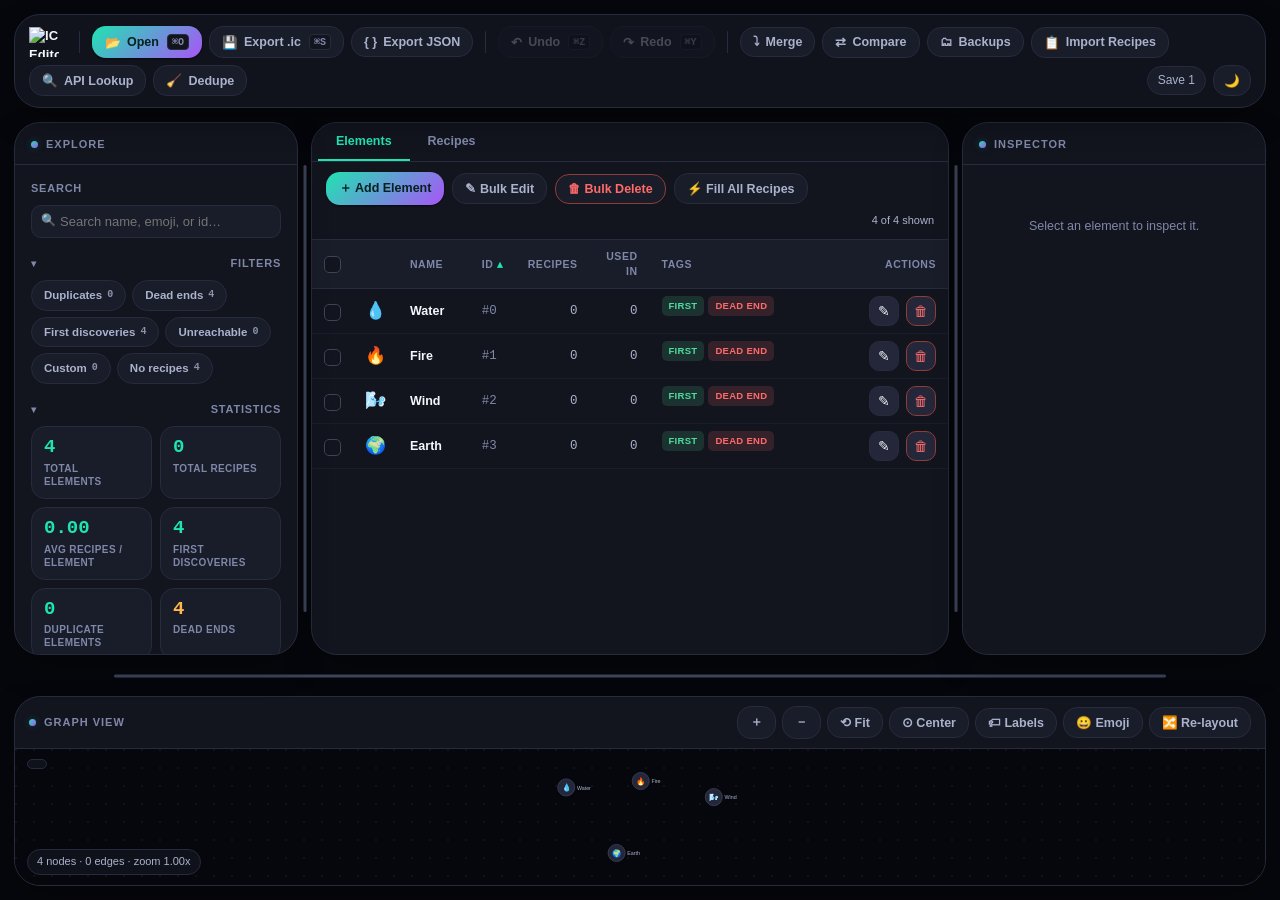
==== index.html @ 324e3fc0 "Rename index-38.html to index.html" ====
<!DOCTYPE html><html lang="en"><head><meta charset="UTF-8"><meta name="viewport" content="width=device-width,initial-scale=1"><meta http-equiv="X-UA-Compatible" content="IE=edge"><meta name="color-scheme" content="light dark"><meta name="referrer" content="strict-origin-when-cross-origin"><meta name="format-detection" content="telephone=no"><meta name="rating" content="general"><link rel="apple-touch-icon" sizes="180x180" href="/apple-touch-icon.png"><link rel="icon" type="image/png" sizes="48x48" href="/favicon-google.png"><link rel="icon" type="image/png" sizes="16x16" href="/favicon-16x16.png"><link rel="shortcut icon" href="/favicon.ico"><link rel="preload" as="image" href="icon.png" fetchpriority="high"><link rel="preconnect" href="https://infinibrowser-ws-test.vercel.app"><link rel="dns-prefetch" href="https://infinibrowser-ws-test.vercel.app"><link rel="preconnect" href="https://cors.qikseek.qzz.io"><link rel="dns-prefetch" href="https://cors.qikseek.qzz.io"><title>InfiniEdit</title><meta name="description" content="Fast, browser-based Infinite Craft save editor. Edit elements and recipes, analyze saves, visualize dependencies, and look up recipes live."><meta name="keywords" content="Infinite Craft, Infinite Craft save editor, .ic editor, Infinite Craft editor, Infinite Craft tools, save file editor, element editor, recipe editor, InfiniEdit"><meta name="author" content="InfiniEdit"><meta name="application-name" content="InfiniEdit"><meta name="robots" content="index, follow, max-image-preview:large, max-snippet:-1, max-video-preview:-1"><meta name="googlebot" content="index, follow"><link rel="canonical" href="https://infiniedit.qzz.io"><link rel="alternate" hreflang="en" href="https://infiniedit.qzz.io"><link rel="alternate" hreflang="x-default" href="https://infiniedit.qzz.io"><link rel="sitemap" type="application/xml" href="/sitemap.xml"><meta property="og:type" content="website"><meta property="og:url" content="https://infiniedit.qzz.io"><meta property="og:title" content="InfiniEdit"><meta property="og:description" content="Edit, analyze, and visualize Infinite Craft save files directly in your browser, with live recipe lookups. No uploads, no accounts."><meta property="og:image" content="https://infiniedit.qzz.io/favicon.png"><meta property="og:image:alt" content="InfiniEdit logo"><meta property="og:image:type" content="image/png"><meta property="og:site_name" content="InfiniEdit"><meta property="og:locale" content="en_US"><meta name="twitter:card" content="summary_large_image"><meta name="twitter:title" content="InfiniEdit"><meta name="twitter:description" content="A fast, private Infinite Craft save editor for .ic files. Edit elements, recipes, analyze saves, look up recipes live, and visualize your discoveries."><meta name="twitter:image" content="https://infiniedit.qzz.io/icon.png"><meta name="twitter:image:alt" content="InfiniEdit logo"><meta name="theme-color" content="#0e9787" media="(prefers-color-scheme: light)"><meta name="theme-color" content="#8A2BE2" media="(prefers-color-scheme: dark)"><meta name="mobile-web-app-capable" content="yes"><meta name="apple-mobile-web-app-capable" content="yes"><meta name="apple-mobile-web-app-status-bar-style" content="black-translucent"><meta name="apple-mobile-web-app-title" content="InfiniEdit"><link rel="manifest" href="manifest.webmanifest"><script type="application/ld+json">{
  "@context": "https://schema.org",
  "@type": "WebApplication",
  "@id": "https://infiniedit.qzz.io/#app",
  "name": "InfiniEdit",
  "url": "https://infiniedit.qzz.io",
  "image": "https://infiniedit.qzz.io/icon.png",
  "description": "A browser-based Infinite Craft save editor for editing, analyzing, and visualizing .ic save files, with live recipe lookups.",
  "datePublished": "2026-01-01",
  "dateModified": "2026-07-15",
  "applicationCategory": "UtilityApplication",
  "operatingSystem": "Any",
  "browserRequirements": "Requires a modern web browser",
  "inLanguage": "en",
  "isAccessibleForFree": true,
  "author": {
    "@type": "Organization",
    "name": "InfiniEdit",
    "url": "https://infiniedit.qzz.io"
  },
  "offers": {
    "@type": "Offer",
    "price": "0",
    "priceCurrency": "USD"
  },
  "featureList": [
    "Infinite Craft .ic save editing",
    "Element editor",
    "Recipe editor",
    "Save analysis",
    "Dependency graph visualization",
    "Live recipe lookups",
    "Local backups"
  ]
}</script><script type="application/ld+json">{
  "@context": "https://schema.org",
  "@type": "WebSite",
  "@id": "https://infiniedit.qzz.io/#website",
  "name": "InfiniEdit",
  "url": "https://infiniedit.qzz.io",
  "inLanguage": "en"
}</script><script type="application/ld+json">{
  "@context": "https://schema.org",
  "@type": "FAQPage",
  "@id": "https://infiniedit.qzz.io/#faq",
  "mainEntity": [
    {
      "@type": "Question",
      "name": "What is InfiniEdit?",
      "acceptedAnswer": {
        "@type": "Answer",
        "text": "InfiniEdit is a free, browser-based save editor for Infinite Craft. It lets you edit elements and recipes, analyze a save for issues, visualize element dependencies as a graph, and look up recipes live, all without installing anything."
      }
    },
    {
      "@type": "Question",
      "name": "Does InfiniEdit upload my Infinite Craft save file?",
      "acceptedAnswer": {
        "@type": "Answer",
        "text": "No. InfiniEdit runs entirely in your browser and processes your .ic save file locally. Your save is never uploaded to a server or account."
      }
    },
    {
      "@type": "Question",
      "name": "What file formats does InfiniEdit support?",
      "acceptedAnswer": {
        "@type": "Answer",
        "text": "InfiniEdit opens and exports Infinite Craft .ic save files, and can also export your save data as JSON."
      }
    },
    {
      "@type": "Question",
      "name": "Is InfiniEdit free to use?",
      "acceptedAnswer": {
        "@type": "Answer",
        "text": "Yes. InfiniEdit is completely free and requires no account or sign-up."
      }
    },
    {
      "@type": "Question",
      "name": "Is InfiniEdit affiliated with Infinite Craft?",
      "acceptedAnswer": {
        "@type": "Answer",
        "text": "No. InfiniEdit is an unofficial, fan-made project and is not affiliated with, endorsed by, or associated with Infinite Craft or its creators."
      }
    },
    {
      "@type": "Question",
      "name": "What can I do with InfiniEdit besides editing elements?",
      "acceptedAnswer": {
        "@type": "Answer",
        "text": "Beyond adding, editing, and deleting elements and recipes, InfiniEdit can analyze a save for duplicate recipes, dead ends, and unreachable elements, merge or compare two saves, deduplicate elements, import pasted recipes, and look up elements live via the InfiniBrowser API."
      }
    }
  ]
}</script><style>/* =============================================================
   INFINIEDIT — DESIGN SYSTEM
   All original selectors are preserved 1:1 so existing JS
   (which toggles classes like .open/.active/.selected/.show/
   .collapsed/.dimmed/.sorted etc.) continues to work unchanged.
   Row heights tied to JS virtualization math (36px) are preserved.
   ============================================================= */

:root{
  /* --- surfaces --- */
  --bg-0:#06070c;--bg-1:#12141e;--bg-2:#191c29;--bg-3:#232739;--bg-4:#2f3448;
  --border:#262b3d;--border-light:#3d4358;
  /* --- text --- */
  --text-0:#f6f7fc;--text-1:#aab2cc;--text-2:#7f88a8;
  /* --- accent --- */
  --accent:#20e3b2;--accent-2:#a855f7;--accent-dim:#189d7c;
  --accent-glow:rgba(32,227,178,.24);--accent-2-glow:rgba(168,85,247,.24);
  --accent-gradient:linear-gradient(135deg,var(--accent),var(--accent-2));
  --danger:#ff6b6b;--danger-dim:#8f3d37;--warn:#ffb84d;--good:#4fdc9d;
  /* --- type --- */
  --mono:"JetBrains Mono","SFMono-Regular",Consolas,"Liberation Mono",Menlo,monospace;
  --sans:-apple-system,BlinkMacSystemFont,"Segoe UI",Roboto,Helvetica,Arial,sans-serif;
  /* --- motion --- */
  --ease:cubic-bezier(.22,.9,.32,1);--ease-spring:cubic-bezier(.34,1.4,.4,1);
  /* --- spacing / radius / elevation --- */
  --sp-1:4px;--sp-2:8px;--sp-3:12px;--sp-4:16px;--sp-5:22px;--sp-6:32px;
  --rad-sm:10px;--rad-md:14px;--rad-lg:20px;--rad-xl:26px;--rad-full:999px;
  --shadow-sm:0 1px 2px rgba(0,0,0,.3),0 1px 1px rgba(0,0,0,.2);
  --shadow-md:0 14px 34px -10px rgba(0,0,0,.5);
  --shadow-lg:0 28px 70px -14px rgba(0,0,0,.6);
  --panel-gap:14px;
  /* --- safe areas / touch --- */
  --safe-t:env(safe-area-inset-top,0px);--safe-b:env(safe-area-inset-bottom,0px);
  --safe-l:env(safe-area-inset-left,0px);--safe-r:env(safe-area-inset-right,0px);
  --tap:42px;
}

body.light-theme{
  --bg-0:#f6f7fb;--bg-1:#ffffff;--bg-2:#eef1f7;--bg-3:#e3e8f1;--bg-4:#d3dae7;
  --border:#dee3ee;--border-light:#c4cddc;
  --text-0:#141826;--text-1:#4a5268;--text-2:#616b85;
  --accent:#0aa88f;--accent-2:#8b3ff0;--accent-dim:#088873;
  --accent-glow:rgba(10,168,143,.16);--accent-2-glow:rgba(139,63,240,.16);
  --danger:#d6473d;--danger-dim:#a8362d;--warn:#a97209;--good:#1f9d63;
  --shadow-sm:0 1px 2px rgba(20,24,38,.06);
  --shadow-md:0 10px 28px -8px rgba(20,24,38,.14);
  --shadow-lg:0 24px 60px -14px rgba(20,24,38,.22);
}
body.light-theme #graph-canvas-wrap{background:radial-gradient(circle at 1px 1px,rgba(0,0,0,.05) 1px,transparent 0) 0 0/18px 18px,var(--bg-0)}
body.light-theme #dropzone-overlay{background:rgba(14,151,135,.06)}
body.light-theme .modal-overlay{background:rgba(30,34,46,.32)}
body.light-theme .tag.custom{background:rgba(0,0,0,.06)}
body.light-theme #toolbar .brand .brand-icon{filter:invert(1)}

/* =============================================================
   RESET / BASE
   ============================================================= */
*{box-sizing:border-box;-webkit-tap-highlight-color:transparent}
body,html{height:100%;margin:0;overscroll-behavior:none}
body{
  background:var(--bg-0);color:var(--text-0);font-family:var(--sans);
  font-size:13.5px;line-height:1.45;overflow:hidden;-webkit-font-smoothing:antialiased;
  transition:background-color .25s var(--ease),color .25s var(--ease);
  touch-action:manipulation;
}
button{font-family:var(--sans);touch-action:manipulation}
input,select,textarea{font-family:var(--sans);font-size:16px}
@media (min-width:641px){input,select,textarea{font-size:inherit}}
:focus-visible{outline:2px solid var(--accent);outline-offset:2px;border-radius:4px}
::-webkit-scrollbar{width:10px;height:10px}
::-webkit-scrollbar-track{background:0 0}
::-webkit-scrollbar-thumb{background:var(--bg-4);border-radius:var(--rad-full)}
::-webkit-scrollbar-thumb:hover{background:var(--border-light)}

/* =============================================================
   APP SHELL
   ============================================================= */
#app{display:flex;flex-direction:column;height:100vh;opacity:0;transition:opacity .18s ease}

/* --- skip link (accessibility) --- */
.skip-link{
  position:absolute;left:-9999px;top:0;z-index:10000;
  background:var(--accent,#0e9787);color:#fff;padding:10px 16px;border-radius:0 0 8px 0;
  text-decoration:none;font-weight:600;font-size:14px;
}
.skip-link:focus{left:0;}
.sr-only{
  position:absolute;width:1px;height:1px;padding:0;margin:-1px;overflow:hidden;
  clip:rect(0,0,0,0);white-space:nowrap;border:0;
}

/* --- toolbar --- */
#toolbar{
  display:flex;align-items:center;gap:7px;
  padding:11px 14px;padding-top:calc(11px + var(--safe-t));
  padding-left:calc(14px + var(--safe-l));padding-right:calc(14px + var(--safe-r));
  background:color-mix(in srgb,var(--bg-1) 90%,transparent);
  border-bottom:1px solid var(--border);flex-shrink:0;flex-wrap:wrap;z-index:50;
  -webkit-backdrop-filter:blur(14px) saturate(150%);backdrop-filter:blur(14px) saturate(150%);
  box-shadow:0 1px 0 rgba(0,0,0,.02);
}
@media (min-width:901px){
  #toolbar{margin:var(--panel-gap) var(--panel-gap) 0;border-radius:var(--rad-xl);border:1px solid var(--border);box-shadow:var(--shadow-md)}
}
#toolbar .brand{font-weight:800;letter-spacing:.1px;color:var(--text-0);margin-right:8px;display:flex;align-items:center;gap:6px;font-size:13px}
#toolbar .brand .brand-icon{height:30px;width:auto;display:block;transition:filter .25s ease,transform .2s var(--ease-spring)}
#toolbar .brand .brand-icon:hover{transform:scale(1.05)}
#toolbar .brand .dot{background:var(--accent-gradient);-webkit-background-clip:text;background-clip:text;color:transparent;filter:drop-shadow(0 0 6px var(--accent-glow))}
#toolbar .sep{width:1px;height:22px;background:var(--border);margin:0 5px;border-radius:1px}
#toolbar .spacer{flex:1}
#toolbar .savename{
  font-size:12px;color:var(--text-1);padding:5px 10px;border:1px solid var(--border);
  border-radius:var(--rad-full);background:var(--bg-2);max-width:220px;
  white-space:nowrap;overflow:hidden;text-overflow:ellipsis;
}

/* --- toolbar buttons --- */
button.tbtn{
  display:flex;align-items:center;gap:6px;background:var(--bg-2);color:var(--text-1);
  border:1px solid var(--border);border-radius:var(--rad-md);padding:7px 12px;font-size:12.5px;
  font-weight:600;cursor:pointer;white-space:nowrap;
  transition:background .16s var(--ease),border-color .16s var(--ease),color .16s var(--ease),
             transform .12s var(--ease-spring),box-shadow .16s var(--ease);
}
button.tbtn:hover{background:var(--bg-3);color:var(--text-0);border-color:var(--border-light);transform:translateY(-1px)}
button.tbtn:active{transform:translateY(0) scale(.96);filter:brightness(.95)}
button.tbtn:active{background:var(--bg-4);transform:scale(.96) translateY(0)}
button.tbtn:disabled{opacity:.35;cursor:not-allowed;transform:none}
button.tbtn.primary{background:var(--accent-gradient);border:0;padding:8px 13px;color:#04221d;font-weight:700;box-shadow:var(--shadow-sm)}
button.tbtn.primary:hover{filter:brightness(1.08);box-shadow:0 0 0 4px var(--accent-glow),var(--shadow-sm);transform:translateY(-1px)}
button.tbtn.primary:active{filter:brightness(.96);transform:scale(.96)}
button.tbtn.danger{border-color:var(--danger-dim);color:var(--danger)}
button.tbtn.danger:hover{background:var(--danger-dim);color:#fff}
button.tbtn .kbd{font-family:var(--mono);font-size:10px;color:var(--text-2);background:var(--bg-1);border:1px solid var(--border);border-radius:4px;padding:1px 4px;margin-left:2px}

/* =============================================================
   LAYOUT / PANELS
   ============================================================= */
#mainsplit{flex:1;display:flex;min-height:0;overflow:hidden;background:var(--bg-0)}
#bottomsplit{display:flex;flex-direction:column;flex:1;min-height:0;background:var(--bg-0)}
.panel{background:var(--bg-1);display:flex;flex-direction:column;min-width:0;min-height:0;overflow:hidden;border:1px solid var(--border)}
.panel-header{
  padding:14px 16px 11px;border-bottom:1px solid var(--border);
  display:flex;align-items:center;justify-content:space-between;flex-shrink:0;
}
.panel-header h2{font-size:11px;text-transform:uppercase;letter-spacing:.09em;color:var(--text-2);margin:0;font-weight:800;display:flex;align-items:center;gap:8px}
.panel-header h2::before{content:'';width:7px;height:7px;border-radius:50%;background:var(--accent-gradient);flex-shrink:0;box-shadow:0 0 8px var(--accent-glow)}
.panel-body{flex:1;overflow-y:auto;padding:16px;contain:paint}
#sidebar-left{width:284px;flex-shrink:0}
#sidebar-right{width:304px;flex-shrink:0}
#center{flex:1;min-width:200px;display:flex;flex-direction:column}

.resizer{width:13px;flex-shrink:0;cursor:col-resize;background:0 0;position:relative;z-index:10;touch-action:none}
.resizer::after{content:'';position:absolute;left:50%;top:8%;bottom:8%;width:3px;transform:translateX(-50%);background:var(--border-light);border-radius:var(--rad-full);transition:background .15s var(--ease),height .15s var(--ease)}
.resizer.active::after,.resizer:hover::after{background:var(--accent)}
.resizer.horizontal{width:auto;height:13px;cursor:row-resize}
#graph-resizer{height:13px;cursor:row-resize;background:0 0;flex-shrink:0;touch-action:none;position:relative}
#graph-resizer::after{content:'';position:absolute;top:50%;left:8%;right:8%;height:3px;transform:translateY(-50%);background:var(--border-light);border-radius:var(--rad-full);transition:background .15s var(--ease)}
#graph-resizer.active::after,#graph-resizer:hover::after{background:var(--accent)}
#graphpanel{height:190px;flex-shrink:0;display:flex;flex-direction:column;min-height:120px}

@media (min-width:901px){
  #bottomsplit{padding:var(--panel-gap) var(--panel-gap) 0;gap:var(--panel-gap);box-sizing:border-box}
  #mainsplit{gap:0;overflow:visible}
  .panel{border-radius:var(--rad-xl);box-shadow:var(--shadow-md)}
  #graphpanel{border-radius:var(--rad-xl);box-shadow:var(--shadow-md);margin-bottom:var(--panel-gap)}
}

/* =============================================================
   SECTIONS / STATS / LISTS (left + right sidebars)
   ============================================================= */
.section{margin-bottom:18px}
.section-title{
  font-size:11px;text-transform:uppercase;letter-spacing:.07em;color:var(--text-2);
  margin:0 0 8px;font-weight:800;display:flex;align-items:center;justify-content:space-between;
  cursor:pointer;user-select:none;
}
.section-title:hover{color:var(--text-1)}
.section-title .chev{transition:transform .18s var(--ease-spring);font-size:10px}
.section.collapsed .chev{transform:rotate(-90deg)}
.section.collapsed .section-content{display:none}

.stat-grid{display:grid;grid-template-columns:1fr 1fr;gap:8px}
.stat-card{
  background:var(--bg-2);border:1px solid var(--border);border-radius:var(--rad-md);
  padding:10px 12px;transition:border-color .15s var(--ease),transform .15s var(--ease-spring);
}
.stat-card:hover{border-color:var(--border-light)}
.stat-card .num{font-size:19px;font-weight:800;font-family:var(--mono);color:var(--accent);line-height:1.15}
.stat-card .lbl{font-size:10px;color:var(--text-2);margin-top:3px;line-height:1.3;font-weight:600;text-transform:uppercase;letter-spacing:.04em}
.stat-card.warn .num{color:var(--warn)}
.stat-card.danger .num{color:var(--danger)}
.stat-card.full{grid-column:1/3}

.stat-list{font-size:12px;color:var(--text-1)}
.stat-list-row{display:flex;justify-content:space-between;gap:8px;padding:5px 2px;border-bottom:1px solid var(--bg-2);border-radius:6px;transition:background .12s var(--ease)}
.stat-list-row .k{color:var(--text-1);display:flex;align-items:center;gap:6px;overflow:hidden;text-overflow:ellipsis;white-space:nowrap}
.stat-list-row .v{font-family:var(--mono);color:var(--text-0);flex-shrink:0;font-weight:600}
.clickable-row{cursor:pointer;margin:0 -6px;padding-left:6px;padding-right:6px}
.clickable-row:hover{background:var(--bg-2)}
.clickable-row:hover .k{color:var(--accent)}

/* =============================================================
   FORM CONTROLS
   ============================================================= */
input.field-input,input.search-input,select.field-input,textarea.field-input{
  width:100%;background:var(--bg-2);border:1px solid var(--border);color:var(--text-0);
  border-radius:var(--rad-sm);padding:8px 10px;font-size:13px;outline:0;
  transition:border-color .14s var(--ease),box-shadow .14s var(--ease),background .14s var(--ease);
}
input.field-input:focus,input.search-input:focus,select.field-input:focus,textarea.field-input:focus{
  border-color:var(--accent);box-shadow:0 0 0 3px var(--accent-glow);background:var(--bg-1);
}
.search-wrap{position:relative;margin-bottom:10px}
.search-wrap .icon{position:absolute;left:10px;top:50%;transform:translateY(-50%);color:var(--text-2);font-size:12px;pointer-events:none}
.search-wrap input{padding-left:28px}

.filter-chip-row{display:flex;flex-wrap:wrap;gap:6px}
.chip{
  display:flex;align-items:center;gap:5px;background:var(--bg-2);border:1px solid var(--border);
  border-radius:var(--rad-full);padding:6px 12px;font-size:11.5px;color:var(--text-1);
  cursor:pointer;user-select:none;font-weight:600;transition:all .14s var(--ease);
}
.chip:hover{border-color:var(--border-light);color:var(--text-0);transform:translateY(-1px)}
.chip.active{background:var(--accent-glow);border-color:var(--accent);color:var(--accent)}
.chip .count{font-family:var(--mono);font-size:10px;opacity:.8}

label.field-label{display:block;font-size:10.5px;text-transform:uppercase;letter-spacing:.06em;color:var(--text-2);margin:12px 0 5px;font-weight:800}
label.field-label:first-child{margin-top:0}

/* =============================================================
   CENTER: TABS / TOOLBAR / TABLE
   ============================================================= */
#center-tabs{display:flex;border-bottom:1px solid var(--border);background:var(--bg-1);flex-shrink:0;padding:0 6px}
.tabbtn{
  padding:11px 18px;font-size:12.5px;color:var(--text-2);background:0 0;border:none;cursor:pointer;
  border-bottom:2px solid transparent;font-weight:700;transition:color .15s var(--ease),border-color .15s var(--ease);
}
.tabbtn:hover{color:var(--text-1)}
.tabbtn.active{color:var(--accent);border-bottom-color:var(--accent)}
#center-toolbar{display:flex;align-items:center;gap:8px;padding:10px 14px;border-bottom:1px solid var(--border);flex-shrink:0;flex-wrap:wrap;background:var(--bg-1)}
#center-toolbar .grow{flex:1;min-width:140px}
#center-content{flex:1;overflow:hidden;display:flex;flex-direction:column;min-height:0;contain:paint}

.table-wrap{flex:1;overflow:auto}
table.elem-table{width:100%;border-collapse:collapse;font-size:12.5px}
table.elem-table thead th{
  position:sticky;top:0;background:var(--bg-2);text-align:left;padding:9px 12px;color:var(--text-2);
  font-size:10.5px;text-transform:uppercase;letter-spacing:.05em;border-bottom:1px solid var(--border);
  z-index:2;font-weight:800;cursor:pointer;user-select:none;transition:color .12s var(--ease);
}
table.elem-table thead th:hover{color:var(--text-0)}
table.elem-table thead th.sorted::after{content:' ▾';color:var(--accent)}
table.elem-table thead th.sorted.asc::after{content:' ▴';color:var(--accent)}
table.elem-table tbody tr{border-bottom:1px solid var(--bg-2);cursor:pointer;transition:background .28s var(--ease),box-shadow .28s var(--ease),filter .22s var(--ease)}
table.elem-table tbody tr:hover{background:var(--bg-2)}
table.elem-table tbody tr:active{filter:brightness(.92)}
table.elem-table tbody tr.selected{background:var(--accent-glow);box-shadow:inset 3px 0 0 var(--accent);animation:rowSelectPop .55s var(--ease) both}
table.elem-table tbody tr.selected-bulk{background:var(--accent-2-glow);box-shadow:inset 3px 0 0 var(--accent-2);animation:rowSelectPop .55s var(--ease) both}
table.elem-table tbody tr.selected.selected-bulk{background:linear-gradient(90deg,var(--accent-glow),var(--accent-2-glow));box-shadow:inset 3px 0 0 var(--accent),inset -3px 0 0 var(--accent-2)}
@keyframes rowSelectPop{
  0%{filter:brightness(1.35) saturate(1.15)}
  60%{filter:brightness(1.08) saturate(1.05)}
  100%{filter:brightness(1) saturate(1)}
}
table.elem-table td{padding:7px 12px;color:var(--text-1);vertical-align:middle}
table.elem-table td.emoji-cell{font-size:17px;width:30px;text-align:center}
table.elem-table td.name-cell{color:var(--text-0);font-weight:600}
table.elem-table td.id-cell{font-family:var(--mono);color:var(--text-2);width:46px}
table.elem-table td.num-cell{font-family:var(--mono);text-align:right;width:60px}
table.elem-table td.tags-cell{display:flex;gap:4px;flex-wrap:wrap}

.tag{font-size:9.5px;padding:3px 7px;border-radius:5px;font-weight:800;letter-spacing:.03em;text-transform:uppercase}
.tag.first{background:rgba(79,220,157,.15);color:var(--good)}
.tag.dup{background:rgba(242,186,72,.15);color:var(--warn)}
.tag.dead{background:rgba(243,111,102,.15);color:var(--danger)}
.tag.unreach{background:rgba(154,139,253,.18);color:var(--accent-2)}
.tag.custom{background:rgba(255,255,255,.08);color:var(--text-1)}
.tag.norecipe{background:rgba(242,186,72,.15);color:var(--warn)}

.icon-btn.lookup{color:var(--accent);border-color:var(--accent-dim)}
.icon-btn.lookup:hover{background:var(--accent-glow)}
.icon-btn.lookup:disabled{opacity:.4;cursor:wait}
td.actions-cell{text-align:right;white-space:nowrap;width:130px;min-width:130px;padding-right:12px;overflow:visible}
td.actions-cell .icon-btn{display:inline-flex;vertical-align:middle;margin-left:4px}
.icon-btn{background:var(--bg-3);border:1px solid var(--border);color:var(--text-0);border-radius:var(--rad-sm);width:30px;height:30px;display:flex;align-items:center;justify-content:center;cursor:pointer;font-size:14px;flex-shrink:0;transition:background .12s var(--ease),color .12s var(--ease),transform .1s var(--ease),filter .1s var(--ease),border-color .12s var(--ease)}
.icon-btn:hover{background:var(--accent-glow);color:var(--accent);border-color:var(--accent)}
.icon-btn:active{transform:scale(.88);filter:brightness(.92)}
.icon-btn.danger{color:var(--danger);border-color:var(--danger-dim)}
.icon-btn.danger:hover{background:var(--danger-dim);color:#fff;border-color:var(--danger)}
.checkbox-cell{width:28px;text-align:center}

/* Custom animated checkboxes (row-cb / select-all-cb) */
.checkbox-cell input[type="checkbox"]{
  appearance:none;-webkit-appearance:none;margin:0;
  width:17px;height:17px;border-radius:5px;
  border:1.5px solid var(--border-light);background:var(--bg-1);
  display:inline-grid;place-content:center;vertical-align:middle;
  cursor:pointer;position:relative;
  transition:background .22s var(--ease),border-color .22s var(--ease),transform .16s var(--ease);
}
.checkbox-cell input[type="checkbox"]:hover{border-color:var(--accent)}
.checkbox-cell input[type="checkbox"]:active{transform:scale(.88)}
.checkbox-cell input[type="checkbox"]::before{
  content:"";
  width:10px;height:10px;
  clip-path:polygon(14% 44%,0 65%,50% 100%,100% 16%,80% 0,45% 62%);
  transform:scale(0);transform-origin:center;
  background:#04221d;
  transition:transform .36s var(--ease-spring);
}
.checkbox-cell input[type="checkbox"]::after{
  content:"";position:absolute;inset:-4px;border-radius:8px;
  box-shadow:0 0 0 0 var(--accent-glow);opacity:0;pointer-events:none;
}
.checkbox-cell input[type="checkbox"]:checked{
  background:var(--accent-gradient);border-color:transparent;
  box-shadow:0 0 0 3px var(--accent-glow);
}
.checkbox-cell input[type="checkbox"]:checked::before{transform:scale(1)}
.checkbox-cell input[type="checkbox"]:checked::after{animation:checkRingPulse .75s var(--ease) both}
@keyframes checkRingPulse{
  0%{box-shadow:0 0 0 0 var(--accent-glow);opacity:.9}
  100%{box-shadow:0 0 0 9px transparent;opacity:0}
}
.checkbox-cell input[type="checkbox"]:indeterminate{
  background:var(--accent-gradient);border-color:transparent;
}
.checkbox-cell input[type="checkbox"]:indeterminate::before{
  clip-path:none;width:9px;height:2px;border-radius:1px;transform:scale(1);
}

/* =============================================================
   EMPTY STATES
   ============================================================= */
.empty-state{display:flex;flex-direction:column;align-items:center;justify-content:center;height:100%;color:var(--text-2);text-align:center;padding:44px;gap:12px}
.empty-state .big{font-size:44px;opacity:.55;filter:drop-shadow(0 6px 18px var(--accent-glow))}
.empty-state h3{color:var(--text-0);margin:0;font-size:15px;font-weight:700}
.empty-state p{margin:0;font-size:12.5px;max-width:320px;line-height:1.6}

/* =============================================================
   RECIPES LIST
   ============================================================= */
.recipe-table-wrap{flex:1;overflow:auto}
.recipe-row{display:grid;grid-template-columns:50px 1fr 28px 1fr 70px;gap:8px;align-items:center;padding:6px 12px;border-bottom:1px solid var(--bg-2);font-size:12.5px;transition:background .12s var(--ease)}
.recipe-row:hover{background:var(--bg-2)}
.recipe-row .ing{display:flex;align-items:center;gap:6px;color:var(--text-0);overflow:hidden}
.recipe-row .ing .em{font-size:14px}
.recipe-row .plus{color:var(--text-2);text-align:center}
.recipe-row .result{display:flex;align-items:center;gap:6px;color:var(--accent);font-weight:700;overflow:hidden}
.recipe-row .id-badge{font-family:var(--mono);font-size:10px;color:var(--text-2)}

/* =============================================================
   INSPECTOR
   ============================================================= */
.inspector-empty{color:var(--text-2);font-size:12.5px;text-align:center;padding:36px 12px}
.inspector-head{display:flex;align-items:center;gap:12px;margin-bottom:16px}
.inspector-emoji{font-size:34px;width:56px;height:56px;display:flex;align-items:center;justify-content:center;background:var(--bg-2);border-radius:var(--rad-md);border:1px solid var(--border);flex-shrink:0}
.inspector-name{font-size:16.5px;font-weight:800;color:var(--text-0);word-break:break-word}
.inspector-id{font-family:var(--mono);font-size:11px;color:var(--text-2)}
.inspector-tags{display:flex;gap:5px;margin-top:6px;flex-wrap:wrap}

.dep-tree{font-size:12.5px}
.dep-node{display:flex;align-items:center;gap:6px;padding:5px 7px;border-radius:6px;cursor:pointer;margin:1px 0;transition:background .12s var(--ease)}
.dep-node:hover{background:var(--bg-2)}
.dep-node .em{font-size:13px}
.dep-node .nm{color:var(--text-1);flex:1;overflow:hidden;text-overflow:ellipsis;white-space:nowrap}
.dep-children{margin-left:17px;border-left:1px dashed var(--border);padding-left:7px}
.dep-toggle{width:14px;color:var(--text-2);font-size:9px;text-align:center;flex-shrink:0}

/* =============================================================
   GRAPH
   ============================================================= */
#graphpanel .panel-header{padding:9px 14px}
#graph-toolbar{display:flex;gap:6px;align-items:center;flex-wrap:wrap}
#graph-canvas-wrap{flex:1;position:relative;overflow:hidden;background:radial-gradient(circle at 1px 1px,rgba(255,255,255,.045) 1px,transparent 0) 0 0/18px 18px,var(--bg-0)}
#graph-svg{width:100%;height:100%;display:block;cursor:grab;touch-action:none}
#graph-svg.panning{cursor:grabbing}
.graph-edge{stroke:#3a4258;stroke-width:1.2;fill:none;transition:stroke .2s var(--ease),opacity .2s var(--ease)}
.graph-edge.hl-fwd{stroke:var(--accent);stroke-width:1.8;opacity:.9}
.graph-edge.hl-rev{stroke:var(--warn);stroke-width:1.8;opacity:.9}
.graph-node-circle{fill:var(--bg-3);stroke:var(--border-light);stroke-width:1.5;cursor:pointer;transition:fill .18s var(--ease),stroke .18s var(--ease),opacity .18s var(--ease),filter .18s var(--ease)}
.graph-node-circle:hover{stroke:var(--text-1);filter:drop-shadow(0 0 6px rgba(255,255,255,.15))}
.graph-node-circle.selected{fill:var(--accent-glow);stroke:var(--accent);stroke-width:2.5;filter:drop-shadow(0 0 8px var(--accent-glow)) drop-shadow(0 0 14px var(--accent-2-glow))}
.graph-node-circle.hl-fwd{stroke:var(--accent)}
.graph-node-circle.hl-rev{stroke:var(--warn)}
.graph-node-circle.dimmed{opacity:.25}
.graph-edge.dimmed{opacity:.08}
.graph-label{fill:var(--text-1);font-size:10px;font-family:var(--sans);pointer-events:none;user-select:none;transition:opacity .18s var(--ease)}
.graph-label.dimmed{opacity:.15}
.graph-emoji{font-size:14px;text-anchor:middle;dominant-baseline:central;pointer-events:none;user-select:none}
#graph-viewport{will-change:transform}
#graph-viewport.animated{transition:transform .32s var(--ease-spring)}
#graph-status{position:absolute;bottom:10px;left:12px;font-size:11px;color:var(--text-1);background:color-mix(in srgb,var(--bg-1) 85%,transparent);padding:4px 9px;border-radius:var(--rad-full);pointer-events:none;border:1px solid var(--border);-webkit-backdrop-filter:blur(6px);backdrop-filter:blur(6px)}
#graph-search-hint{position:absolute;top:10px;left:12px;font-size:11px;color:var(--text-1);background:color-mix(in srgb,var(--bg-1) 85%,transparent);padding:4px 9px;border-radius:var(--rad-full);pointer-events:none;border:1px solid var(--border);-webkit-backdrop-filter:blur(6px);backdrop-filter:blur(6px)}

/* =============================================================
   MODALS
   ============================================================= */
.modal-overlay{position:fixed;inset:0;background:rgba(4,6,10,.55);display:flex;align-items:center;justify-content:center;z-index:1000;backdrop-filter:blur(4px);animation:overlayfade .18s var(--ease)}
@keyframes overlayfade{from{opacity:0}to{opacity:1}}
.modal{background:var(--bg-1);border:1px solid var(--border);border-radius:var(--rad-xl);width:460px;max-width:92vw;max-height:86vh;display:flex;flex-direction:column;box-shadow:var(--shadow-lg);animation:modalpop .22s var(--ease-spring)}
@keyframes modalpop{from{opacity:0;transform:scale(.96) translateY(10px)}to{opacity:1;transform:scale(1) translateY(0)}}
.modal.wide{width:680px}
.modal-header{padding:16px 20px;border-bottom:1px solid var(--border);display:flex;justify-content:space-between;align-items:center}
.modal-header h3{margin:0;font-size:14.5px;color:var(--text-0);font-weight:800}
.modal-close{background:0 0;border:none;color:var(--text-2);font-size:19px;cursor:pointer;line-height:1;border-radius:var(--rad-sm);width:28px;height:28px;transition:background .12s var(--ease),color .12s var(--ease)}
.modal-close:hover{color:var(--text-0);background:var(--bg-2)}
.modal-body{padding:18px 20px;overflow-y:auto;flex:1}
.modal-footer{padding:14px 20px;border-top:1px solid var(--border);display:flex;justify-content:flex-end;gap:8px}
.modal-row{display:flex;gap:10px;align-items:flex-end}
.modal-row>div{flex:1}

.emoji-input-row{display:flex;gap:8px}
.emoji-input-row input{width:60px;text-align:center;font-size:18px;flex:none}
.emoji-picker-list{display:flex;flex-wrap:wrap;gap:4px;max-height:140px;overflow-y:auto;margin-top:8px;padding:8px;background:var(--bg-2);border-radius:var(--rad-sm);border:1px solid var(--border)}
.emoji-picker-list span{font-size:17px;cursor:pointer;padding:5px;border-radius:6px;transition:background .1s var(--ease)}
.emoji-picker-list span:hover{background:var(--bg-4)}

.ingredient-picker{position:relative}
.ingredient-results{position:absolute;top:100%;left:0;right:0;background:var(--bg-2);border:1px solid var(--border);border-radius:var(--rad-sm);max-height:160px;overflow-y:auto;z-index:30;margin-top:4px;box-shadow:var(--shadow-md)}
.ingredient-results .opt{padding:7px 10px;cursor:pointer;display:flex;gap:6px;align-items:center;font-size:12.5px;transition:background .1s var(--ease)}
.ingredient-results .opt:hover{background:var(--bg-3)}
.ingredient-results .opt .em{font-size:14px}
.ingredient-results .opt .id{color:var(--text-2);font-family:var(--mono);font-size:10px;margin-left:auto}

.recipe-edit-row{display:flex;align-items:center;gap:8px;margin-bottom:8px}
.recipe-edit-row .arrow{color:var(--text-2)}
.recipe-edit-row .rm{flex-shrink:0}

/* =============================================================
   TOASTS
   ============================================================= */
.toast-stack{position:fixed;bottom:18px;right:18px;display:flex;flex-direction:column;gap:8px;z-index:2000}
.toast{
  background:var(--bg-2);border:1px solid var(--border-light);border-radius:var(--rad-md);
  padding:11px 15px;font-size:12.5px;color:var(--text-0);box-shadow:var(--shadow-md);
  display:flex;align-items:center;gap:8px;min-width:220px;animation:toastin .18s var(--ease-spring);
}
.toast.success{border-color:var(--accent-dim)}
.toast.error{border-color:var(--danger-dim)}
@keyframes toastin{from{opacity:0;transform:translateY(8px) scale(.98)}to{opacity:1;transform:translateY(0) scale(1)}}

/* =============================================================
   DROPZONE
   ============================================================= */
#dropzone-overlay{position:fixed;inset:0;background:rgba(45,220,194,.08);border:3px dashed var(--accent);z-index:5000;display:none;align-items:center;justify-content:center}
#dropzone-overlay.active{display:flex}
#dropzone-overlay .msg{background:var(--bg-1);padding:26px 40px;border-radius:var(--rad-lg);font-size:16px;color:var(--accent);border:1px solid var(--accent);font-weight:800;box-shadow:var(--shadow-lg)}

.btn-text{background:0 0;border:none;color:var(--accent);cursor:pointer;font-size:12px;text-decoration:underline;padding:0;font-weight:600}
.btn-text:hover{color:var(--text-0)}

#open-modal-dropzone{
  border:2px dashed var(--border-light);border-radius:var(--rad-lg);background:var(--bg-2);
  padding:40px 24px 32px;text-align:center;cursor:pointer;position:relative;user-select:none;
  transition:border-color .18s var(--ease),background .18s var(--ease),box-shadow .18s var(--ease),transform .18s var(--ease-spring);
}
#open-modal-dropzone.drag-over,#open-modal-dropzone:hover{border-color:var(--accent);background:color-mix(in srgb,var(--bg-2) 80%,var(--accent) 4%);box-shadow:0 0 0 5px var(--accent-glow);transform:translateY(-2px)}
#open-modal-dropzone .dz-icon{font-size:42px;margin-bottom:12px;line-height:1}
#open-modal-dropzone .dz-title{font-size:14.5px;font-weight:800;color:var(--text-0);margin-bottom:4px}
#open-modal-dropzone .dz-sub{font-size:12px;color:var(--text-2)}
#open-modal-dropzone .dz-btn{display:inline-block;margin-top:16px;padding:8px 20px;border-radius:var(--rad-md);background:var(--accent-gradient);color:#04221d;font-weight:800;font-size:12.5px;cursor:pointer;border:none;transition:filter .15s var(--ease),transform .15s var(--ease-spring)}
#open-modal-dropzone .dz-btn:hover{filter:brightness(1.1);transform:translateY(-1px)}
#open-modal-dropzone input[type=file]{display:none}

/* =============================================================
   TUTORIAL
   ============================================================= */
.tutorial-toggle{display:flex;align-items:center;justify-content:space-between;width:100%;background:0 0;border:none;color:var(--text-1);font-size:12.5px;font-weight:700;cursor:pointer;padding:12px 0 5px;border-top:1px solid var(--border);margin-top:18px;letter-spacing:.02em}
.tutorial-toggle .arr{font-size:10px;color:var(--text-2);transition:transform .2s var(--ease-spring)}
.tutorial-toggle.open .arr{transform:rotate(90deg)}
.tutorial-steps{display:none;padding:10px 0 4px}
.tutorial-steps.open{display:block}
.tut-step{display:flex;gap:12px;align-items:flex-start;padding:9px 0;border-bottom:1px solid var(--bg-3)}
.tut-step:last-child{border-bottom:none}
.tut-step .num{flex-shrink:0;width:23px;height:23px;border-radius:50%;background:var(--accent-gradient);color:#04221d;font-size:11px;font-weight:800;display:flex;align-items:center;justify-content:center}
.tut-step .body{flex:1}
.tut-step .body strong{font-size:12.5px;color:var(--text-0);display:block;margin-bottom:2px}
.tut-step .body span{font-size:11.5px;color:var(--text-2);line-height:1.55}
.tut-step .body code{background:var(--bg-3);border:1px solid var(--border);border-radius:5px;padding:1px 6px;font-family:var(--mono);font-size:10px;color:var(--accent)}
.tut-platform-tabs{display:flex;gap:6px;margin-bottom:10px;padding-top:4px}
.tut-ptab{padding:5px 13px;border-radius:var(--rad-full);font-size:11px;font-weight:700;cursor:pointer;background:var(--bg-3);color:var(--text-2);border:1px solid var(--border);transition:all .15s var(--ease)}
.tut-ptab.active{background:var(--accent-gradient);color:#04221d;border-color:transparent}
.tut-os-block{display:none}
.tut-os-block.active{display:block}

/* =============================================================
   BULK FILL
   ============================================================= */
.bulkfill-bar-track{width:100%;height:8px;border-radius:var(--rad-full);background:var(--bg-3);overflow:hidden;margin:12px 0 6px}
.bulkfill-bar-fill{height:100%;background:var(--accent-gradient);transition:width .3s var(--ease);border-radius:var(--rad-full)}
.bulkfill-count{font-size:12px;color:var(--text-2);display:flex;justify-content:space-between}
.bulkfill-log{margin-top:14px;max-height:180px;overflow-y:auto;border:1px solid var(--border);border-radius:var(--rad-md);background:var(--bg-2)}
.bulkfill-log-row{display:flex;align-items:center;gap:8px;padding:7px 11px;font-size:12px;border-bottom:1px solid var(--bg-3)}
.bulkfill-log-row:last-child{border-bottom:none}
.bulkfill-log-row .ic{width:16px;text-align:center;flex-shrink:0}
.bulkfill-log-row.ok .ic{color:var(--good)}
.bulkfill-log-row.fail .ic{color:var(--danger)}
.bulkfill-log-row .name{flex:1;color:var(--text-1);overflow:hidden;text-overflow:ellipsis;white-space:nowrap}

/* =============================================================
   UTILITIES
   ============================================================= */
.muted{color:var(--text-2)}
.small.muted,.muted.small{color:var(--text-1)}
.small{font-size:11px}
.flex{display:flex;align-items:center}
.gap6{gap:6px}
.gap8{gap:8px}
.between{justify-content:space-between}
.wrap{flex-wrap:wrap}

.diff-table{width:100%;border-collapse:collapse;font-size:12px}
.diff-table th{text-align:left;padding:7px 9px;background:var(--bg-2);color:var(--text-2);position:sticky;top:0;font-weight:800}
.diff-table td{padding:6px 9px;border-bottom:1px solid var(--bg-2)}
.diff-add{color:var(--good)}
.diff-rem{color:var(--danger)}
.diff-mod{color:var(--warn)}

.backup-item{display:flex;justify-content:space-between;align-items:center;padding:10px 12px;background:var(--bg-2);border-radius:var(--rad-md);margin-bottom:7px;border:1px solid var(--border);transition:border-color .12s var(--ease)}
.backup-item:hover{border-color:var(--border-light)}
.backup-item .meta{font-size:11px;color:var(--text-2)}
.backup-item .name{font-size:12.5px;color:var(--text-0);font-weight:700}

/* =============================================================
   MOBILE NAV / HAMBURGER / OVERFLOW MENU
   ============================================================= */
#btn-mobile-inspector,#btn-mobile-menu{display:none}
button.tbtn.icon-only{padding:7px 10px}
.hamburger-btn{padding:9px 11px}
.hamburger{position:relative;width:16px;height:12px;display:inline-block;flex-shrink:0}
.hamburger span{position:absolute;left:0;width:100%;height:2px;border-radius:2px;background:currentColor;transition:top .22s var(--ease-spring),transform .22s var(--ease-spring),opacity .16s var(--ease)}
.hamburger span:nth-child(1){top:0}
.hamburger span:nth-child(2){top:5px}
.hamburger span:nth-child(3){top:10px}
.hamburger-btn.open .hamburger span:nth-child(1){top:5px;transform:rotate(45deg)}
.hamburger-btn.open .hamburger span:nth-child(2){opacity:0;transform:scaleX(0)}
.hamburger-btn.open .hamburger span:nth-child(3){top:5px;transform:rotate(-45deg)}
.brand-short{display:none}

#mobile-backdrop{position:fixed;inset:0;background:rgba(4,6,10,.5);z-index:35;opacity:0;pointer-events:none;transition:opacity .22s var(--ease);-webkit-backdrop-filter:blur(2px);backdrop-filter:blur(2px)}
#mobile-backdrop.show{opacity:1;pointer-events:auto}

.overflow-wrap{position:relative}
.overflow-menu{
  display:none;position:fixed;top:0;left:0;background:var(--bg-2);border:1px solid var(--border);
  border-radius:var(--rad-md);box-shadow:var(--shadow-lg);padding:6px;width:210px;z-index:2500;
  flex-direction:column;gap:2px;max-height:min(400px,calc(100vh - 20px));overflow-y:auto;
  animation:popopen .18s var(--ease-spring);
}
.overflow-menu.show{display:flex}
@keyframes popopen{from{opacity:0;transform:scale(.94) translateY(-4px)}to{opacity:1;transform:scale(1) translateY(0)}}
.omenu-item{background:0 0;border:none;color:var(--text-1);text-align:left;padding:11px 11px;border-radius:var(--rad-sm);font-size:13px;font-weight:600;cursor:pointer;white-space:nowrap;transition:background .12s var(--ease),color .12s var(--ease);min-height:var(--tap);display:flex;align-items:center}
.omenu-item:hover{background:var(--bg-3);color:var(--text-0)}
.omenu-item:active{background:var(--bg-4)}
.omenu-item.active{background:var(--accent-gradient);color:#04221d;box-shadow:0 0 0 4px var(--accent-glow),var(--shadow-sm)}
.omenu-item.active:hover{filter:brightness(1.08)}

@media (max-width:1080px){.overflow-item{display:none!important}.overflow-wrap{display:inline-flex}}
@media (min-width:1081px){.overflow-wrap{display:none}}

/* =============================================================
   RESPONSIVE — TABLET / MOBILE PORTRAIT
   ============================================================= */
@media (max-width:900px){
  body{font-size:14px}
  #sidebar-left,#sidebar-right{
    position:fixed;top:0;bottom:0;z-index:40;width:86vw!important;max-width:340px;
    box-shadow:var(--shadow-lg);transition:transform .3s var(--ease-spring);padding-top:var(--safe-t);
  }
  #sidebar-left{left:0;transform:translateX(-104%);border-right:1px solid var(--border)}
  #sidebar-right{right:0;transform:translateX(104%);border-left:1px solid var(--border)}
  #sidebar-left.open{transform:translateX(0)}
  #sidebar-right.open{transform:translateX(0)}
  .resizer{display:none}
  #btn-mobile-inspector,#btn-mobile-menu{display:flex}
  .brand-full{display:none}
  .brand-short{display:inline}
  #toolbar .brand{margin-right:4px}
  #toolbar .savename{display:none}
  button.tbtn .kbd{display:none}
  button.tbtn .lbl{display:none}
  button.tbtn{min-height:var(--tap);padding:9px 11px}
  .icon-btn{width:34px;height:34px}
  #graphpanel{min-height:150px}
  #graph-resizer{height:16px;margin-top:-6px}
  .panel-body{padding-bottom:calc(14px + var(--safe-b));-webkit-overflow-scrolling:touch}
  .recipe-table-wrap,.table-wrap{-webkit-overflow-scrolling:touch}
  table.elem-table td{padding:9px 10px}
  table.elem-table thead th{padding:9px 10px}
  .chip{padding:8px 13px;font-size:13px}
}

@media (max-width:640px){
  .modal-overlay{align-items:flex-end;padding:0;-webkit-backdrop-filter:blur(5px);backdrop-filter:blur(5px)}
  .modal{width:100%!important;max-width:100%;border-radius:20px 20px 0 0;max-height:88vh;padding-bottom:var(--safe-b);animation:sheetup .32s var(--ease-spring)}
  @keyframes sheetup{from{transform:translateY(60px);opacity:.4}to{transform:translateY(0);opacity:1}}
  .modal-footer{flex-wrap:wrap}
  .modal-footer button{flex:1;min-height:var(--tap)}
  .toast-stack{left:12px;right:12px;bottom:calc(12px + var(--safe-b))}
  .toast{min-width:0}
}

@media (max-width:900px) and (orientation:landscape){
  #toolbar{padding-top:calc(4px + var(--safe-t));padding-bottom:4px;gap:4px}
  button.tbtn{min-height:34px;padding:6px 10px}
  #sidebar-left,#sidebar-right{width:56vw!important;max-width:360px}
  .panel-header{padding:7px 12px 6px}
  .section{margin-bottom:11px}
  #graphpanel{min-height:110px;height:34vh!important}
  .stat-card .num{font-size:16px}
  .modal-overlay{align-items:center;padding:14px;-webkit-backdrop-filter:blur(3px);backdrop-filter:blur(3px)}
  .modal{width:min(560px,90vw)!important;max-width:90vw;border-radius:16px!important;max-height:92vh;padding-bottom:0;animation:modalpop .2s var(--ease-spring)!important}
  .modal-body{padding:12px 18px}
  .modal-footer button{flex:none;min-height:var(--tap)}
  .toast-stack{bottom:calc(8px + var(--safe-b))}
}

/* z-index / stacking (mobile drawers over toolbar) */
#mainsplit{contain:none!important}
#mobile-backdrop{z-index:35!important}
#sidebar-left,#sidebar-right{z-index:60!important}
#toolbar{position:relative;z-index:70!important}
#btn-mobile-menu{position:relative;z-index:61}

/* row heights kept exact — must match virtualizeRows(..., 36, ...) in JS */
table.elem-table tbody tr:not(.vspacer){height:36px}
table.elem-table td{white-space:nowrap;overflow:hidden;text-overflow:ellipsis}
table.elem-table td.tags-cell{max-width:180px}
.vspacer td{padding:0!important;border:0!important;background:transparent}
.recipe-row{height:36px;box-sizing:border-box}
.recipe-vspacer{width:100%}

body.lowend #graphpanel,body.lowend #graph-resizer{display:none!important}
</style></head><body>
<a href="#bottomsplit" class="skip-link">Skip to content</a>
<noscript>
  <div style="max-width:640px;margin:40px auto;padding:24px;font-family:sans-serif;line-height:1.5;">
    <h1>InfiniEdit — Infinite Craft Save Editor</h1>
    <p>InfiniEdit is a free, browser-based save editor for Infinite Craft. Edit elements and recipes, analyze saves, visualize dependencies, and look up recipes live. Everything runs locally in your browser — your save files are never uploaded anywhere.</p>
    <p>This app requires JavaScript to run. Please enable JavaScript to use InfiniEdit.</p>
    <p>InfiniEdit is an unofficial fan-made project and is not affiliated with, endorsed by, or associated with Infinite Craft or its creators.</p>
  </div>
</noscript>
<div id="app">
  <h1 class="sr-only">InfiniEdit — Infinite Craft Save Editor</h1>
  <p class="sr-only">InfiniEdit is a free, browser-based save editor for Infinite Craft .ic save files. Edit elements and recipes, analyze saves for duplicates and dead ends, visualize element dependencies as a graph, and look up recipes live via the InfiniBrowser API — all locally in your browser, with no uploads and no account required.</p>

  <!-- ============================= TOOLBAR ============================= -->
  <nav id="toolbar" aria-label="Editor toolbar">
    <button class="tbtn icon-only hamburger-btn" id="btn-mobile-menu" title="Explore panel" aria-label="Open explore panel">
      <span class="hamburger"><span></span><span></span><span></span></span>
    </button>

    <div class="brand">
      <img src="icon.png" class="brand-icon" alt="IC Editor" width="32" height="32" fetchpriority="high">
    </div>
    <div class="sep"></div>

    <!-- primary actions: file + history -->
    <button class="tbtn primary" id="btn-open" title="Open .ic save">📂<span class="lbl">Open</span><span class="kbd">⌘O</span></button>
    <input type="file" id="file-input" accept=".ic" style="display:none">
    <button class="tbtn" id="btn-export-ic" title="Export .ic">💾<span class="lbl">Export .ic</span><span class="kbd">⌘S</span></button>
    <button class="tbtn overflow-item" id="btn-export-json" title="Export JSON">{ }<span class="lbl">Export JSON</span></button>

    <div class="sep overflow-item"></div>
    <button class="tbtn" id="btn-undo" title="Undo">↶<span class="lbl">Undo</span><span class="kbd">⌘Z</span></button>
    <button class="tbtn" id="btn-redo" title="Redo">↷<span class="lbl">Redo</span><span class="kbd">⌘Y</span></button>

    <!-- secondary tools -->
    <div class="sep overflow-item"></div>
    <button class="tbtn overflow-item" id="btn-merge" title="Merge another save">⤵<span class="lbl">Merge</span></button>
    <button class="tbtn overflow-item" id="btn-compare" title="Compare with another save">⇄<span class="lbl">Compare</span></button>
    <button class="tbtn overflow-item" id="btn-backups" title="Backups">🗂<span class="lbl">Backups</span></button>
    <button class="tbtn overflow-item" id="btn-import-recipes" title="Paste recipes like 'A + B = C'">📋<span class="lbl">Import Recipes</span></button>
    <button class="tbtn overflow-item" id="btn-api-lookup" title="Look up element on InfiniBrowser">🔍<span class="lbl">API Lookup</span></button>
    <button class="tbtn overflow-item" id="btn-dedupe" title="Merge elements with the exact same name, emoji, and symbols">🧹<span class="lbl">Dedupe</span></button>

    <div class="spacer"></div>

    <span class="savename" id="savename-display">No save loaded</span>

    <!-- collapsed-width fallback for secondary tools -->
    <div class="overflow-wrap">
      <button class="tbtn icon-only" id="btn-more" title="More actions" aria-label="More actions">⋯</button>
      <div class="overflow-menu" id="overflow-menu">
        <button class="omenu-item" id="omenu-lowend" data-forward="btn-lowend">🐢 Low-end mode</button>
        <button class="omenu-item" data-forward="btn-export-json">{ } Export JSON</button>
        <button class="omenu-item" data-forward="btn-merge">⤵ Merge</button>
        <button class="omenu-item" data-forward="btn-compare">⇄ Compare</button>
        <button class="omenu-item" data-forward="btn-backups">🗂 Backups</button>
        <button class="omenu-item" data-forward="btn-import-recipes">📋 Import Recipes</button>
        <button class="omenu-item" data-forward="btn-api-lookup">🔍 API Lookup</button>
        <button class="omenu-item" data-forward="btn-dedupe">🧹 Dedupe</button>
        <button class="omenu-item" data-forward="btn-about">❔ About</button>
      </div>
    </div>

    <!-- view / preference controls -->
    <button class="tbtn icon-only" id="btn-darkmode" title="Toggle theme">🌙</button>
    <button class="tbtn icon-only" id="btn-lowend" title="Low-end mode (disable graph)" aria-label="Toggle low-end mode" style="display:none">🐢</button>
    <button class="tbtn icon-only" id="btn-mobile-inspector" title="Inspector panel" aria-label="Open inspector panel">ℹ</button>
    <button class="tbtn icon-only" id="btn-about" title="About InfiniEdit" aria-label="About InfiniEdit" style="display:none">❔</button>
  </nav>

  <div id="mobile-backdrop"></div>

  <!-- ============================= MAIN LAYOUT ============================= -->
  <main id="bottomsplit">
    <div id="mainsplit">

      <!-- ----- left sidebar: explore / stats / filters ----- -->
      <div class="panel" id="sidebar-left">
        <div class="panel-header"><h2>Explore</h2></div>
        <div class="panel-body" id="left-panel-body">
          <div class="empty-state">
            <p>Open a save file to begin.</p>
          </div>
        </div>
      </div>
      <div class="resizer" id="resizer-left"></div>

      <!-- ----- center: elements / recipes table ----- -->
      <div class="panel" id="center">
        <div id="center-tabs">
          <button class="tabbtn active" data-tab="elements">Elements</button>
          <button class="tabbtn" data-tab="recipes">Recipes</button>
        </div>
        <div id="center-toolbar"></div>
        <div id="center-content">
          <div class="empty-state">
            <div class="big">🧪</div>
            <h3>No save loaded</h3>
            <p>Open an Infinite Craft <code>.ic</code> file, or drag and drop one anywhere on this page.</p>
          </div>
        </div>
      </div>
      <div class="resizer" id="resizer-right"></div>

      <!-- ----- right sidebar: inspector ----- -->
      <div class="panel" id="sidebar-right">
        <div class="panel-header"><h2>Inspector</h2></div>
        <div class="panel-body" id="inspector-body">
          <div class="inspector-empty">Select an element to inspect it.</div>
        </div>
      </div>
    </div>

    <!-- ----- graph view ----- -->
    <div id="graph-resizer"></div>
    <div class="panel" id="graphpanel">
      <div class="panel-header">
        <h2>Graph View</h2>
        <div id="graph-toolbar">
          <button class="tbtn" id="graph-zoom-in" title="Zoom in">＋</button>
          <button class="tbtn" id="graph-zoom-out" title="Zoom out">－</button>
          <button class="tbtn" id="graph-reset" title="Reset view">⟲ Fit</button>
          <button class="tbtn" id="graph-center" title="Center selected node">⊙ Center</button>
          <button class="tbtn" id="graph-toggle-labels">🏷 Labels</button>
          <button class="tbtn" id="graph-toggle-emoji">😀 Emoji</button>
          <button class="tbtn" id="graph-relayout">🔀 Re-layout</button>
        </div>
      </div>
      <div id="graph-canvas-wrap">
        <svg id="graph-svg" xmlns="http://www.w3.org/2000/svg">
          <g id="graph-viewport">
            <g id="graph-edges"></g>
            <g id="graph-nodes"></g>
          </g>
        </svg>
        <div id="graph-search-hint"></div>
        <div id="graph-status">No data</div>
      </div>
    </div>
  </main>

  <div id="dropzone-overlay"><div class="msg">⬇ Drop .ic file to load</div></div>
  <div class="toast-stack" id="toast-stack"></div>
  <div id="modal-root"></div>
</div>
<script>(function(){
"use strict";

/* =========================================================================
   DEFAULT SAVE — shown automatically on a visitor's first visit (before
   any autosave exists in their browser). A deep clone is used as the
   starting point so this constant is never mutated.
   ========================================================================= */
const DEFAULT_SAVE_DATA = {"name":"Save 1","version":"1.0","created":1783875699379,"updated":0,"instances":[],"items":[{"id":0,"text":"Water","emoji":"💧"},{"id":1,"text":"Fire","emoji":"🔥"},{"id":2,"text":"Wind","emoji":"🌬️"},{"id":3,"text":"Earth","emoji":"🌍"}]};

/* =========================================================================
   STATE
   ========================================================================= */
const state = {
  save: null,            // {name, version, created, updated, instances, items}
  filePath: null,
  history: [],           // undo stack of save snapshots (JSON strings)
  future: [],            // redo stack
  selectedId: null,      // currently inspected element id
  selectedIds: new Set(),// multi-select for bulk ops
  search: "",
  filters: { dup:false, dead:false, first:false, unreachable:false, custom:false, noRecipe:false },
  sort: { key: "id", dir: "asc" },
  centerTab: "elements",
  graph: {
    nodes: new Map(), // id -> {x,y,vx,vy}
    zoom: 1, panX: 0, panY: 0,
    showLabels: true, showEmoji: true,
    dragNode: null, panning: false, lastMouse: null,
    selected: null,
    width: 800, height: 300
  },
  darkmode: true,
  lowEndMode: false, // when true, graph view is fully disabled and its space reclaimed
  recipeFilterElement: null, // when set from inspector, filter recipe tab to this element
};

const BASE_ELEMENT_NAMES = new Set(["Water","Fire","Wind","Earth"]);

function clone(o){ return JSON.parse(JSON.stringify(o)); }
function uid(){ return Date.now().toString(36)+Math.random().toString(36).slice(2,7); }

/* =========================================================================
   TOAST
   ========================================================================= */
function toast(msg, type){
  const stack = document.getElementById("toast-stack");
  const el = document.createElement("div");
  el.className = "toast" + (type ? " "+type : "");
  el.textContent = msg;
  stack.appendChild(el);
  setTimeout(()=>{ el.style.opacity="0"; el.style.transition="opacity .25s"; setTimeout(()=>el.remove(),260); }, 2600);
}

/* =========================================================================
   GZIP (DEFLATE) — minimal pure-JS implementation for decode + encode
   We implement a raw DEFLATE decoder/encoder (stored + dynamic-free,
   using fixed Huffman for encode and full inflate for decode) wrapped
   in gzip framing, since no external libraries are allowed.
   We prefer native CompressionStream/DecompressionStream ("gzip") when
   available (modern Chrome/Edge/Firefox/Safari) and fall back to a
   pure-JS implementation otherwise.
   ========================================================================= */
const GZ = (function(){

  async function nativeAvailable(){
    return typeof window.DecompressionStream === "function" && typeof window.CompressionStream === "function";
  }

  async function gunzipNative(u8){
    const ds = new DecompressionStream("gzip");
    const stream = new Blob([u8]).stream().pipeThrough(ds);
    const buf = await new Response(stream).arrayBuffer();
    return new Uint8Array(buf);
  }
  async function gzipNative(u8){
    const cs = new CompressionStream("gzip");
    const stream = new Blob([u8]).stream().pipeThrough(cs);
    const buf = await new Response(stream).arrayBuffer();
    return new Uint8Array(buf);
  }

  /* ---------------- Pure JS fallback: INFLATE ---------------- */
  function inflateRaw(data, startOffset){
    let pos = startOffset*8; // bit position
    const out = [];
    function getBit(){
      const byteIndex = pos >>> 3;
      const bit = (data[byteIndex] >>> (pos & 7)) & 1;
      pos++;
      return bit;
    }
    function getBits(n){
      let v = 0;
      for(let i=0;i<n;i++) v |= getBit() << i;
      return v;
    }
    function alignByte(){ pos = (pos + 7) & ~7; }

    // Build Huffman decode table from code lengths array
    function buildHuffman(lengths){
      const maxBits = Math.max(0, ...lengths);
      const blCount = new Array(maxBits+1).fill(0);
      for(const l of lengths) if(l>0) blCount[l]++;
      const nextCode = new Array(maxBits+1).fill(0);
      let code = 0;
      for(let bits=1; bits<=maxBits; bits++){
        code = (code + blCount[bits-1]) << 1;
        nextCode[bits] = code;
      }
      const codes = new Array(lengths.length).fill(0);
      for(let n=0;n<lengths.length;n++){
        const len = lengths[n];
        if(len>0){ codes[n] = nextCode[len]; nextCode[len]++; }
      }
      // map: for decoding, build a tree as nested object keyed by bit-string is slow;
      // instead use a map from (len,code)->symbol via length-grouped dict for speed.
      const table = new Map(); // key: len*100000+code -> symbol
      for(let n=0;n<lengths.length;n++){
        if(lengths[n]>0){
          table.set(lengths[n]*1000000+codes[n], n);
        }
      }
      return {table, maxBits};
    }
    function decodeSymbol(huff){
      let code = 0, len = 0;
      while(len < huff.maxBits+1){
        code = (code<<1) | getBit();
        len++;
        const sym = huff.table.get(len*1000000+code);
        if(sym !== undefined) return sym;
      }
      throw new Error("Invalid huffman code");
    }

    const LEN_BASE = [3,4,5,6,7,8,9,10,11,13,15,17,19,23,27,31,35,43,51,59,67,83,99,115,131,163,195,227,258];
    const LEN_EXTRA= [0,0,0,0,0,0,0,0,1,1,1,1,2,2,2,2,3,3,3,3,4,4,4,4,5,5,5,5,0];
    const DIST_BASE= [1,2,3,4,5,7,9,13,17,25,33,49,65,97,129,193,257,385,513,769,1025,1537,2049,3073,4097,6145,8193,12289,16385,24577];
    const DIST_EXTRA=[0,0,0,0,1,1,2,2,3,3,4,4,5,5,6,6,7,7,8,8,9,9,10,10,11,11,12,12,13,13];

    let finalBlock = false;
    while(!finalBlock){
      finalBlock = getBit() === 1;
      const btype = getBits(2);
      if(btype === 0){
        // stored
        alignByte();
        const byteIndex = pos>>>3;
        const len = data[byteIndex] | (data[byteIndex+1]<<8);
        pos += 32; // skip LEN and NLEN
        const start = pos>>>3;
        for(let i=0;i<len;i++) out.push(data[start+i]);
        pos += len*8;
      } else if(btype === 1 || btype === 2){
        let litHuff, distHuff;
        if(btype === 1){
          // fixed huffman
          const litLengths = new Array(288);
          for(let i=0;i<144;i++) litLengths[i]=8;
          for(let i=144;i<256;i++) litLengths[i]=9;
          for(let i=256;i<280;i++) litLengths[i]=7;
          for(let i=280;i<288;i++) litLengths[i]=8;
          const distLengths = new Array(30).fill(5);
          litHuff = buildHuffman(litLengths);
          distHuff = buildHuffman(distLengths);
        } else {
          const hlit = getBits(5)+257;
          const hdist = getBits(5)+1;
          const hclen = getBits(4)+4;
          const ORDER = [16,17,18,0,8,7,9,6,10,5,11,4,12,3,13,2,14,1,15];
          const clLengths = new Array(19).fill(0);
          for(let i=0;i<hclen;i++) clLengths[ORDER[i]] = getBits(3);
          const clHuff = buildHuffman(clLengths);
          const lengths = [];
          while(lengths.length < hlit+hdist){
            const sym = decodeSymbol(clHuff);
            if(sym < 16){ lengths.push(sym); }
            else if(sym === 16){
              const rep = getBits(2)+3;
              const prev = lengths[lengths.length-1];
              for(let i=0;i<rep;i++) lengths.push(prev);
            } else if(sym === 17){
              const rep = getBits(3)+3;
              for(let i=0;i<rep;i++) lengths.push(0);
            } else {
              const rep = getBits(7)+11;
              for(let i=0;i<rep;i++) lengths.push(0);
            }
          }
          const litLengths = lengths.slice(0, hlit);
          const distLengths = lengths.slice(hlit, hlit+hdist);
          litHuff = buildHuffman(litLengths);
          distHuff = buildHuffman(distLengths);
        }
        while(true){
          const sym = decodeSymbol(litHuff);
          if(sym < 256){ out.push(sym); }
          else if(sym === 256){ break; }
          else {
            const idx = sym-257;
            const len = LEN_BASE[idx] + getBits(LEN_EXTRA[idx]);
            const dsym = decodeSymbol(distHuff);
            const dist = DIST_BASE[dsym] + getBits(DIST_EXTRA[dsym]);
            const startIdx = out.length - dist;
            for(let i=0;i<len;i++) out.push(out[startIdx+i]);
          }
        }
      } else {
        throw new Error("Unsupported block type");
      }
    }
    return new Uint8Array(out);
  }

  function gunzipPureJS(u8){
    if(u8[0] !== 0x1f || u8[1] !== 0x8b) throw new Error("Not a gzip file");
    const flg = u8[3];
    let offset = 10;
    if(flg & 0x04){ const xlen = u8[offset] | (u8[offset+1]<<8); offset += 2+xlen; }
    if(flg & 0x08){ while(u8[offset] !== 0) offset++; offset++; }
    if(flg & 0x10){ while(u8[offset] !== 0) offset++; offset++; }
    if(flg & 0x02){ offset += 2; }
    return inflateRaw(u8, offset);
  }

  /* ---------------- Pure JS fallback: DEFLATE (store + fixed huffman) + GZIP wrap ---------------- */
  function crc32(u8){
    let c, crc = 0xFFFFFFFF;
    const table = crc32.table || (crc32.table = (function(){
      const t = new Uint32Array(256);
      for(let n=0;n<256;n++){
        c = n;
        for(let k=0;k<8;k++) c = (c & 1) ? (0xEDB88320 ^ (c>>>1)) : (c>>>1);
        t[n] = c;
      }
      return t;
    })());
    for(let i=0;i<u8.length;i++){
      crc = table[(crc ^ u8[i]) & 0xFF] ^ (crc >>> 8);
    }
    return (crc ^ 0xFFFFFFFF) >>> 0;
  }

  // Simple deflate: emit stored blocks (type 0). Valid, decompressible DEFLATE,
  // just without compression ratio benefits. This guarantees correctness.
  function deflateStore(u8){
    const blocks = [];
    const MAXLEN = 65535;
    let i = 0;
    if(u8.length === 0){
      // one empty final stored block
      blocks.push({final:true, data:new Uint8Array(0)});
    }
    while(i < u8.length){
      const remaining = u8.length - i;
      const len = Math.min(MAXLEN, remaining);
      const chunk = u8.subarray(i, i+len);
      const final = (i+len) >= u8.length;
      blocks.push({final, data:chunk});
      i += len;
    }
    // bit writer
    const bytes = [];
    let bitBuf = 0, bitCount = 0;
    function writeBit(b){
      bitBuf |= (b&1) << bitCount;
      bitCount++;
      if(bitCount === 8){ bytes.push(bitBuf); bitBuf=0; bitCount=0; }
    }
    function writeBits(v,n){ for(let k=0;k<n;k++) writeBit((v>>>k)&1); }
    function alignByte(){ if(bitCount>0){ bytes.push(bitBuf); bitBuf=0; bitCount=0; } }

    for(const blk of blocks){
      writeBit(blk.final ? 1:0);
      writeBits(0,2); // type 0 = stored
      alignByte();
      const len = blk.data.length;
      const nlen = (~len) & 0xFFFF;
      bytes.push(len & 0xFF, (len>>>8)&0xFF, nlen & 0xFF, (nlen>>>8)&0xFF);
      for(let k=0;k<blk.data.length;k++) bytes.push(blk.data[k]);
    }
    return new Uint8Array(bytes);
  }

  function gzipPureJS(u8){
    const header = new Uint8Array([0x1f,0x8b,0x08,0x00,0,0,0,0,0,0xff]);
    const deflated = deflateStore(u8);
    const crc = crc32(u8);
    const size = u8.length >>> 0;
    const footer = new Uint8Array(8);
    footer[0]=crc&0xFF; footer[1]=(crc>>>8)&0xFF; footer[2]=(crc>>>16)&0xFF; footer[3]=(crc>>>24)&0xFF;
    footer[4]=size&0xFF; footer[5]=(size>>>8)&0xFF; footer[6]=(size>>>16)&0xFF; footer[7]=(size>>>24)&0xFF;
    const result = new Uint8Array(header.length + deflated.length + footer.length);
    result.set(header,0);
    result.set(deflated, header.length);
    result.set(footer, header.length+deflated.length);
    return result;
  }

  async function gunzip(u8){
    if(await nativeAvailable()){
      try{ return await gunzipNative(u8); }
      catch(e){ console.warn("native gunzip failed, falling back", e); }
    }
    return gunzipPureJS(u8);
  }
  async function gzip(u8){
    if(await nativeAvailable()){
      try{ return await gzipNative(u8); }
      catch(e){ console.warn("native gzip failed, falling back", e); }
    }
    return gzipPureJS(u8);
  }

  return { gunzip, gzip };
})();

/* =========================================================================
   SAVE FORMAT HELPERS
   ========================================================================= */
function newEmptySave(){
  return { name:"New Save", version:"1.0", created:Date.now(), updated:Date.now(), instances:[], items:[] };
}

/* Sets or removes the "discovery": 1 flag on an item, matching Infinite Craft's
   own save schema. When set, the key is positioned immediately before "recipes"
   (rebuilding the object to control key order, since JS preserves insertion order
   and JSON.stringify follows it). When unset, the key is removed entirely so
   elements without the flag look exactly like the original save format. */
function setDiscoveryFlag(item, isFirst){
  if(isFirst){
    const rebuilt = {};
    for(const k of Object.keys(item)){
      if(k === "recipes" || k === "discovery") continue;
      rebuilt[k] = item[k];
    }
    rebuilt.discovery = 1;
    rebuilt.recipes = item.recipes || [];
    for(const k of Object.keys(item)) delete item[k];
    Object.assign(item, rebuilt);
  } else {
    delete item.discovery;
  }
}

function itemsById(save){
  const m = new Map();
  for(const it of save.items) m.set(it.id, it);
  return m;
}

function nextFreeId(save){
  let max = -1;
  for(const it of save.items) max = Math.max(max, it.id);
  return max+1;
}

/* Build derived analysis of the save. Memoized: cached by (save reference)
   and invalidated whenever the save is mutated (see markSaveDirty()). */
let _analysisCache = null;
let _analysisFor = null;
function markSaveDirty(){ _analysisCache = null; _analysisFor = null; _byIdCache = null; _byIdFor = null; }
let _byIdCache = null, _byIdFor = null;
const _origItemsById = itemsById;
itemsById = function(save){
  if(save === _byIdFor && _byIdCache) return _byIdCache;
  _byIdCache = _origItemsById(save);
  _byIdFor = save;
  return _byIdCache;
};

function analyze(save){
  if(save === _analysisFor && _analysisCache) return _analysisCache;
  const items = save.items;
  const byId = itemsById(save);
  const nameCount = new Map();
  for(const it of items){
    const key = it.text.trim().toLowerCase();
    nameCount.set(key, (nameCount.get(key)||0)+1);
  }
  const ingredientUsage = new Map();
  const usedAsResultBy = new Map();
  let totalRecipes = 0;
  const missingDeps = [];

  // Reachability worklist: unsat[itemId:recipeIdx] = # missing ingredients still unreachable.
  const roots = new Set();
  const reachable = new Set();
  const dep = new Map(); // ingredientId -> [{itemId, key}]
  const unsat = new Map();

  for(const it of items){
    const recipes = it.recipes || [];
    if(recipes.length === 0){
      roots.add(it.id);
      reachable.add(it.id);
    }
    for(let idx=0; idx<recipes.length; idx++){
      const r = recipes[idx];
      totalRecipes++;
      const key = it.id + ":" + idx;
      let missing = 0;
      for(let k=0;k<r.length;k++){
        const ingId = r[k];
        ingredientUsage.set(ingId, (ingredientUsage.get(ingId)||0)+1);
        if(!byId.has(ingId)){
          missingDeps.push({itemId: it.id, ingredientId: ingId});
          // treat missing-ingredient recipes as never-satisfiable
          missing++;
        } else {
          if(!usedAsResultBy.has(ingId)) usedAsResultBy.set(ingId, new Set());
          usedAsResultBy.get(ingId).add(it.id);
          if(!dep.has(ingId)) dep.set(ingId, []);
          dep.get(ingId).push({itemId: it.id, key});
          missing++;
        }
      }
      unsat.set(key, missing);
    }
  }
  // BFS/worklist propagation of reachability
  const queue = [...roots];
  while(queue.length){
    const id = queue.pop();
    const deps = dep.get(id);
    if(!deps) continue;
    for(let d=0; d<deps.length; d++){
      const info = deps[d];
      if(reachable.has(info.itemId)) continue;
      const c = unsat.get(info.key) - 1;
      unsat.set(info.key, c);
      if(c === 0){
        reachable.add(info.itemId);
        queue.push(info.itemId);
      }
    }
  }

  const unreachable = items.filter(it => !reachable.has(it.id) && it.recipes && it.recipes.length>0);
  const deadEnds = items.filter(it => !ingredientUsage.has(it.id));
  const duplicates = items.filter(it => nameCount.get(it.text.trim().toLowerCase()) > 1);
  const noRecipeItems = items.filter(it => !it.recipes || it.recipes.length===0);
  const firstDiscoveries = items.filter(it => it.discovery === 1 || BASE_ELEMENT_NAMES.has(it.text));
  const customElements = items.filter(it => (!it.recipes || it.recipes.length===0) && !BASE_ELEMENT_NAMES.has(it.text) && it.discovery !== 1);

  const usageList = [...ingredientUsage.entries()]
    .map(([id,count]) => ({id, count, item: byId.get(id)}))
    .filter(x=>x.item)
    .sort((a,b)=>b.count-a.count);

  const totalElements = items.length;
  const avgRecipes = totalElements ? (totalRecipes/totalElements) : 0;

  const result = {
    byId, totalElements, totalRecipes, avgRecipes,
    duplicates, deadEnds, unreachable, missingDeps, noRecipeItems,
    firstDiscoveries, customElements, usageList, reachable, roots,
    usedAsResultBy, ingredientUsage
  };
  _analysisCache = result;
  _analysisFor = save;
  return result;
}
/* =========================================================================
   HISTORY (undo/redo)
   ========================================================================= */
function pushHistory(){
  if(!state.save) return;
  state.history.push(JSON.stringify(state.save));
  if(state.history.length > 100) state.history.shift();
  state.future = [];
  markSaveDirty();
  updateUndoRedoButtons();
}
function undo(){
  if(state.history.length === 0) return;
  if(!state.save) return;
  state.future.push(JSON.stringify(state.save));
  const prev = state.history.pop();
  state.save = JSON.parse(prev);
  markSaveDirty();
  fullRender();
  toast("Undid last change");
  updateUndoRedoButtons();
  autosave();
}
function redo(){
  if(state.future.length === 0) return;
  state.history.push(JSON.stringify(state.save));
  const next = state.future.pop();
  state.save = JSON.parse(next);
  markSaveDirty();
  fullRender();
  toast("Redid change");
  updateUndoRedoButtons();
  autosave();
}
function updateUndoRedoButtons(){
  document.getElementById("btn-undo").disabled = state.history.length===0;
  document.getElementById("btn-redo").disabled = state.future.length===0;
}
function commit(label){
  // call BEFORE mutation via pushHistory(); this is called AFTER mutation for bookkeeping
  state.save.updated = Date.now();
  markSaveDirty();
  autosave();
}

/* =========================================================================
   AUTOSAVE / LOCALSTORAGE
   ========================================================================= */
const LS_AUTOSAVE = "icse_autosave_v1";
const LS_BACKUPS = "icse_backups_v1";
const LS_THEME = "icse_theme_v1";
const LS_LOWEND = "icse_lowend_v1";

function autosave(){
  try{
    if(state.save) localStorage.setItem(LS_AUTOSAVE, JSON.stringify(state.save));
  }catch(e){ console.warn("autosave failed", e); }
}
function loadAutosave(){
  try{
    const raw = localStorage.getItem(LS_AUTOSAVE);
    if(raw) return JSON.parse(raw);
  }catch(e){}
  return null;
}
function getBackups(){
  try{
    const raw = localStorage.getItem(LS_BACKUPS);
    return raw ? JSON.parse(raw) : [];
  }catch(e){ return []; }
}
function saveBackups(list){
  try{ localStorage.setItem(LS_BACKUPS, JSON.stringify(list)); }catch(e){
    toast("Could not save backup (storage full?)", "error");
  }
}
function createBackup(){
  if(!state.save){ toast("Nothing to back up", "error"); return; }
  const list = getBackups();
  list.unshift({ id: uid(), at: Date.now(), name: state.save.name, data: state.save });
  if(list.length > 20) list.pop();
  saveBackups(list);
  toast("Backup created");
  renderBackupsModalIfOpen();
}

/* =========================================================================
   FILE I/O
   ========================================================================= */
async function openFileObject(file){
  try{
    const buf = await file.arrayBuffer();
    const u8 = new Uint8Array(buf);
    let jsonBytes;
    if(u8[0]===0x1f && u8[1]===0x8b){
      jsonBytes = await GZ.gunzip(u8);
    } else {
      jsonBytes = u8; // allow loading raw JSON too
    }
    const text = new TextDecoder("utf-8").decode(jsonBytes);
    const data = JSON.parse(text);
    if(!data.items || !Array.isArray(data.items)) throw new Error("Not a recognized Infinite Craft save (missing items array)");
    state.save = data;
    markSaveDirty();
    state.history = [];
    state.future = [];
    state.selectedId = null;
    state.selectedIds.clear();
    state.filePath = file.name;
    fullRender();
    toast("Loaded "+file.name, "success");
    autosave();
  }catch(e){
    console.error(e);
    toast("Failed to open file: "+e.message, "error");
  }
}

async function exportIc(){
  if(!state.save){ toast("Nothing to export", "error"); return; }
  try{
    const json = JSON.stringify(state.save);
    const bytes = new TextEncoder().encode(json);
    const gz = await GZ.gzip(bytes);
    downloadBlob(new Blob([gz], {type:"application/octet-stream"}), (state.save.name||"save").replace(/[^a-z0-9_\- ]/gi,"_")+".ic");
    toast("Exported .ic", "success");
  }catch(e){
    console.error(e);
    toast("Export failed: "+e.message, "error");
  }
}
function exportJson(){
  if(!state.save){ toast("Nothing to export", "error"); return; }
  const json = JSON.stringify(state.save, null, 2);
  downloadBlob(new Blob([json], {type:"application/json"}), (state.save.name||"save").replace(/[^a-z0-9_\- ]/gi,"_")+".json");
  toast("Exported JSON", "success");
}
function downloadBlob(blob, filename){
  const url = URL.createObjectURL(blob);
  const a = document.createElement("a");
  a.href = url; a.download = filename;
  document.body.appendChild(a);
  a.click();
  setTimeout(()=>{ document.body.removeChild(a); URL.revokeObjectURL(url); }, 200);
}

/* =========================================================================
   MODAL SYSTEM
   ========================================================================= */
function openModal({title, bodyHtml, footerButtons, wide, onMount}){
  closeModal();
  const root = document.getElementById("modal-root");
  const overlay = document.createElement("div");
  overlay.className = "modal-overlay";
  overlay.id = "active-modal-overlay";
  overlay.innerHTML = `
    <div class="modal ${wide?'wide':''}">
      <div class="modal-header"><h3>${title}</h3><button class="modal-close" id="modal-close-x">×</button></div>
      <div class="modal-body" id="modal-body-content">${bodyHtml}</div>
      <div class="modal-footer" id="modal-footer-content"></div>
    </div>`;
  root.appendChild(overlay);
  const footer = overlay.querySelector("#modal-footer-content");
  (footerButtons||[]).forEach(btn=>{
    const b = document.createElement("button");
    b.className = "tbtn" + (btn.primary?" primary":"") + (btn.danger?" danger":"");
    b.textContent = btn.label;
    b.onclick = btn.onClick;
    footer.appendChild(b);
  });
  overlay.querySelector("#modal-close-x").onclick = closeModal;
  overlay.addEventListener("mousedown", (e)=>{ if(e.target===overlay) closeModal(); });
  if(onMount) onMount(overlay);
  document.addEventListener("keydown", modalEscHandler);
}
function modalEscHandler(e){ if(e.key === "Escape") closeModal(); }
function closeModal(){
  const el = document.getElementById("active-modal-overlay");
  if(el) el.remove();
  document.removeEventListener("keydown", modalEscHandler);
}

const COMMON_EMOJI = ["💧","🔥","🌬️","🌍","🌫️","🌪️","🏖️","🌵","🌀","🌊","🌋","🏔️","💨","💩","🏝️","🏜️","🗿","🐫","🧩","🪐","☁️","🌧️","🌈","💥","✨","⚡","🌱","🌳","🪨","🧱","🏠","🚗","🐍","🐉","👽","🤖","💎","🪙","📦","🧪","🔮","🦠","🧬","🌑","🌕","☀️","⭐","🍄","🐦","🐟","🐛","🦋"];

/* =========================================================================
   ELEMENT CRUD
   ========================================================================= */
function addElement(){
  const autoId = nextFreeId(state.save);
  openModal({
    title: "Add Element",
    bodyHtml: `
      <label class="field-label">Name</label>
      <div class="ingredient-picker">
        <input class="field-input" id="f-name" placeholder="e.g. Lava" autocomplete="off">
        <div class="ingredient-results" id="f-name-suggest" style="display:none;"></div>
      </div>
      <label class="field-label">Emoji</label>
      <div class="emoji-input-row">
        <input class="field-input" id="f-emoji" placeholder="🔥" maxlength="4">
        <input class="field-input search-input" id="f-emoji-search" placeholder="search common emoji…">
      </div>
      <div class="emoji-picker-list" id="emoji-picker"></div>
      <div class="small muted" style="margin-top:10px;">ID <code>#${autoId}</code> will be assigned automatically.</div>
      <label class="field-label" style="display:flex;align-items:center;gap:8px;cursor:pointer;user-select:none;margin-top:14px;">
        <input type="checkbox" id="f-first-discovery" style="cursor:pointer;width:16px;height:16px;">
        <span>Mark as first discovery</span>
      </label>
      <div class="small muted">Adds <code>"discovery": 1</code> to this element in the save file.</div>
      <label class="field-label" style="display:flex;align-items:center;gap:8px;cursor:pointer;user-select:none;margin-top:14px;">
        <input type="checkbox" id="f-auto-recipe" checked style="cursor:pointer;width:16px;height:16px;">
        <span>🔍 Auto-fetch recipe from InfiniBrowser API</span>
      </label>
      <div class="small muted">Same lookup as API Lookup, but applied automatically once the element is added.</div>
    `,
    footerButtons: [
      {label:"Paste recipes instead", onClick: ()=>{ closeModal(); openImportRecipesModal(); }},
      {label:"Cancel", onClick: closeModal},
      {label:"Add Element", primary:true, onClick: async ()=>{
        const name = document.getElementById("f-name").value.trim();
        const emoji = document.getElementById("f-emoji").value.trim() || "❓";
        const isFirst = document.getElementById("f-first-discovery").checked;
        const autoRecipe = document.getElementById("f-auto-recipe").checked;
        if(!name){ toast("Name is required","error"); return; }
        const id = nextFreeId(state.save);
        pushHistory();
        const newItem = {id, text:name, emoji, recipes:[]};
        if(isFirst) setDiscoveryFlag(newItem, true);
        state.save.items.push(newItem);
        commit();
        fullRender();
        closeModal();
        toast("Added "+name, "success");
        if(autoRecipe){
          toast(`Looking up recipe for ${name} on InfiniBrowser…`);
          await autoImportRecipeFor(name);
        }
      }}
    ],
    onMount: (overlay)=>{
      const picker = overlay.querySelector("#emoji-picker");
      function renderPicker(filter){
        picker.innerHTML = "";
        COMMON_EMOJI.filter(e=>!filter || true).forEach(e=>{
          const span = document.createElement("span");
          span.textContent = e;
          span.onclick = ()=>{ document.getElementById("f-emoji").value = e; };
          picker.appendChild(span);
        });
      }
      renderPicker();
      const nameInput = overlay.querySelector("#f-name");
      const nameSuggest = overlay.querySelector("#f-name-suggest");
      wireInfiniBrowserAutocomplete(nameInput, nameSuggest, (name, emoji)=>{
        nameInput.value = name;
        if(emoji) document.getElementById("f-emoji").value = emoji;
      });
      nameInput.focus();
    }
  });
}

function editElement(id){
  const it = state.save.items.find(x=>x.id===id);
  if(!it) return;
  const isFirstDiscovery = it.discovery === 1;
  openModal({
    title: "Edit Element",
    bodyHtml: `
      <label class="field-label">Name</label>
      <input class="field-input" id="f-name" value="${escapeAttr(it.text)}">
      <label class="field-label">Emoji</label>
      <div class="emoji-input-row">
        <input class="field-input" id="f-emoji" value="${escapeAttr(it.emoji)}" maxlength="4">
      </div>
      <div class="emoji-picker-list" id="emoji-picker"></div>
      <label class="field-label">ID</label>
      <input class="field-input" id="f-id" type="number" value="${it.id}">
      <div class="small muted" style="margin-top:4px;">Changing the ID will update all recipes referencing it.</div>
      <label class="field-label" style="display:flex;align-items:center;gap:8px;cursor:pointer;user-select:none;margin-top:14px;">
        <input type="checkbox" id="f-first-discovery" ${isFirstDiscovery?'checked':''} style="cursor:pointer;width:16px;height:16px;">
        <span>Mark as first discovery</span>
      </label>
      <div class="small muted">Adds <code>"discovery": 1</code> to this element in the save file (the flag Infinite Craft uses for elements you discovered first, before <code>recipes</code>).</div>
    `,
    footerButtons: [
      {label:"Cancel", onClick: closeModal},
      {label:"Save Changes", primary:true, onClick: ()=>{
        const name = document.getElementById("f-name").value.trim();
        const emoji = document.getElementById("f-emoji").value.trim() || "❓";
        const newId = parseInt(document.getElementById("f-id").value, 10);
        const isFirst = document.getElementById("f-first-discovery").checked;
        if(!name){ toast("Name is required","error"); return; }
        if(newId !== id && state.save.items.some(x=>x.id===newId)){ toast("ID already in use","error"); return; }
        pushHistory();
        if(newId !== id){
          // update all recipe references across all items
          for(const other of state.save.items){
            for(const r of (other.recipes||[])){
              for(let i=0;i<r.length;i++) if(r[i]===id) r[i]=newId;
            }
          }
          it.id = newId;
        }
        it.text = name; it.emoji = emoji;
        setDiscoveryFlag(it, isFirst);
        commit();
        if(state.selectedId === id) state.selectedId = newId;
        fullRender();
        closeModal();
        toast("Saved changes", "success");
      }},
    ],
    onMount: (overlay)=>{
      const picker = overlay.querySelector("#emoji-picker");
      COMMON_EMOJI.forEach(e=>{
        const span = document.createElement("span");
        span.textContent = e;
        span.onclick = ()=>{ document.getElementById("f-emoji").value = e; };
        picker.appendChild(span);
      });
      document.getElementById("f-name").focus();
    }
  });
}

function deleteElement(id, opts){
  opts = opts || {};
  const it = state.save.items.find(x=>x.id===id);
  if(!it) return;
  const usedIn = state.save.items.filter(x => (x.recipes||[]).some(r=>r.includes(id)));
  const warnMsg = usedIn.length ? `<p class="small" style="color:var(--warn)">⚠ ${usedIn.length} recipe(s) reference this element as an ingredient. They will be left with a dangling/missing ingredient reference unless you also delete those recipes.</p>` : "";
  openModal({
    title: "Delete Element",
    bodyHtml: `<p>Delete <strong>${escapeHtml(it.emoji)} ${escapeHtml(it.text)}</strong> (id ${it.id})? This cannot be undone except via Undo.</p>${warnMsg}`,
    footerButtons: [
      {label:"Cancel", onClick: closeModal},
      {label:"Delete", danger:true, onClick: ()=>{
        pushHistory();
        state.save.items = state.save.items.filter(x=>x.id!==id);
        if(state.selectedId === id) state.selectedId = null;
        commit();
        fullRender();
        closeModal();
        toast("Deleted "+it.text, "success");
      }}
    ]
  });
}

function bulkDelete(){
  if(state.selectedIds.size===0){ toast("No elements selected","error"); return; }
  const n = state.selectedIds.size;
  openModal({
    title: "Bulk Delete",
    bodyHtml: `<p>Delete <strong>${n}</strong> selected element(s)? This cannot be undone except via Undo.</p>`,
    footerButtons: [
      {label:"Cancel", onClick: closeModal},
      {label:"Delete All", danger:true, onClick: ()=>{
        pushHistory();
        state.save.items = state.save.items.filter(x=>!state.selectedIds.has(x.id));
        state.selectedIds.clear();
        state.selectedId = null;
        commit();
        fullRender();
        closeModal();
        toast("Deleted "+n+" elements", "success");
      }}
    ]
  });
}

/* =========================================================================
   DEDUPE: merge elements that are 100% identical — same name text (exact,
   case-sensitive, symbols included) AND same emoji. Looser near-duplicates
   (different casing/emoji, the existing "Duplicate" tag) are left alone.
   ========================================================================= */
function findExactDuplicateGroups(save){
  const groups = new Map(); // "text\u0001emoji" -> items[]
  for(const it of save.items){
    const key = it.text + "\u0001" + it.emoji;
    if(!groups.has(key)) groups.set(key, []);
    groups.get(key).push(it);
  }
  return [...groups.values()].filter(g=>g.length>1);
}
function recipePairKey(r){ return [...r].sort((a,b)=>a-b).join(","); }

function openDedupeModal(){
  if(!state.save){ toast("Open or create a save file first", "error"); return; }
  const groups = findExactDuplicateGroups(state.save);
  if(groups.length===0){
    toast("No exact duplicates found — every name+emoji is unique", "success");
    return;
  }
  const totalLosers = groups.reduce((s,g)=>s+g.length-1, 0);
  openModal({
    title: "Dedupe Elements",
    wide: true,
    bodyHtml: `
      <p class="small muted">Found <strong>${groups.length}</strong> set(s) of exact duplicates (same name, emoji, and symbols) — <strong>${totalLosers}</strong> element(s) will be merged away. The kept element in each set keeps its first-discovery flag and combined recipes; every recipe elsewhere that pointed at a merged-away id will be repointed automatically.</p>
      <div class="stat-list" style="max-height:280px;overflow-y:auto;margin-top:10px;">
        ${groups.map(g=>{
          const canonical = g.find(it=>it.discovery===1) || g.reduce((a,b)=>a.id<b.id?a:b);
          const losers = g.filter(it=>it.id!==canonical.id);
          return `<div class="stat-list-row" style="align-items:flex-start;">
            <span class="k">${escapeHtml(canonical.emoji)} ${escapeHtml(canonical.text)}</span>
            <span class="v muted">keep #${canonical.id}, merge ${losers.map(l=>"#"+l.id).join(", ")}</span>
          </div>`;
        }).join("")}
      </div>
    `,
    footerButtons: [
      {label:"Cancel", onClick: closeModal},
      {label:`Merge ${totalLosers} duplicate(s)`, primary:true, onClick: ()=>{
        applyDedupe(groups);
        closeModal();
      }}
    ]
  });
}

function applyDedupe(groups){
  pushHistory();
  const idRemap = new Map(); // loserId -> canonicalId

  for(const group of groups){
    const canonical = group.find(it=>it.discovery===1) || group.reduce((a,b)=>a.id<b.id?a:b);
    const losers = group.filter(it=>it.id!==canonical.id);

    // merge recipes from every loser into the canonical, deduping unordered pairs
    const seen = new Set((canonical.recipes||[]).map(recipePairKey));
    const merged = [...(canonical.recipes||[])];
    for(const loser of losers){
      for(const r of (loser.recipes||[])){
        const k = recipePairKey(r);
        if(!seen.has(k)){ seen.add(k); merged.push(r); }
      }
    }
    canonical.recipes = merged;
    if(group.some(it=>it.discovery===1)) canonical.discovery = 1;

    for(const loser of losers) idRemap.set(loser.id, canonical.id);
  }

  // repoint every ingredient reference at the merged-away ids, then re-dedupe
  // each item's own recipe list (remapping can create fresh exact-pair dupes)
  for(const it of state.save.items){
    if(!it.recipes || !it.recipes.length) continue;
    const remapped = it.recipes.map(r => r.map(ingId => idRemap.has(ingId) ? idRemap.get(ingId) : ingId));
    const seen = new Set();
    it.recipes = remapped.filter(r=>{
      const k = recipePairKey(r);
      if(seen.has(k)) return false;
      seen.add(k);
      return true;
    });
  }

  const loserIds = new Set(idRemap.keys());
  state.save.items = state.save.items.filter(it=>!loserIds.has(it.id));

  if(state.selectedId!=null && loserIds.has(state.selectedId)) state.selectedId = idRemap.get(state.selectedId);
  if(state.selectedIds.size){
    const remappedSel = new Set();
    for(const id of state.selectedIds) remappedSel.add(loserIds.has(id) ? idRemap.get(id) : id);
    state.selectedIds = remappedSel;
  }

  commit();
  fullRender();
  toast(`Merged ${loserIds.size} duplicate element(s) into ${groups.length} unique element(s)`, "success");
}

function bulkEdit(){
  if(state.selectedIds.size===0){ toast("No elements selected","error"); return; }
  openModal({
    title: "Bulk Edit ("+state.selectedIds.size+" selected)",
    bodyHtml: `
      <label class="field-label">Set Emoji (optional — leave blank to skip)</label>
      <input class="field-input" id="f-emoji" placeholder="leave blank to skip" maxlength="4">
      <label class="field-label">Name find &amp; replace (optional)</label>
      <div class="modal-row">
        <div><input class="field-input" id="f-find" placeholder="find text"></div>
        <div><input class="field-input" id="f-replace" placeholder="replace with"></div>
      </div>
    `,
    footerButtons: [
      {label:"Cancel", onClick: closeModal},
      {label:"Apply", primary:true, onClick: ()=>{
        const emoji = document.getElementById("f-emoji").value.trim();
        const find = document.getElementById("f-find").value;
        const replace = document.getElementById("f-replace").value;
        pushHistory();
        let count = 0;
        for(const it of state.save.items){
          if(!state.selectedIds.has(it.id)) continue;
          if(emoji){ it.emoji = emoji; count++; }
          if(find){ it.text = it.text.split(find).join(replace); count++; }
        }
        commit();
        fullRender();
        closeModal();
        toast("Bulk edit applied", "success");
      }}
    ]
  });
}

/* =========================================================================
   RECIPE CRUD
   ========================================================================= */
function ingredientPickerHtml(inputId){
  return `<div class="ingredient-picker">
    <input class="field-input" id="${inputId}" placeholder="search element…" autocomplete="off">
    <input type="hidden" id="${inputId}-id">
    <div class="ingredient-results" id="${inputId}-results" style="display:none;"></div>
  </div>`;
}
function wireIngredientPicker(inputId){
  const input = document.getElementById(inputId);
  const hidden = document.getElementById(inputId+"-id");
  const results = document.getElementById(inputId+"-results");
  function show(list){
    if(list.length===0){ results.style.display="none"; return; }
    results.innerHTML = list.slice(0,30).map(it=>
      `<div class="opt" data-id="${it.id}"><span class="em">${escapeHtml(it.emoji)}</span><span>${escapeHtml(it.text)}</span><span class="id">#${it.id}</span></div>`
    ).join("");
    results.style.display="block";
    results.querySelectorAll(".opt").forEach(opt=>{
      opt.onclick = ()=>{
        const id = parseInt(opt.dataset.id,10);
        const item = state.save.items.find(x=>x.id===id);
        input.value = item.emoji+" "+item.text;
        hidden.value = id;
        results.style.display="none";
      };
    });
  }
  input.addEventListener("input", ()=>{
    hidden.value = "";
    const q = input.value.trim().toLowerCase();
    if(!q){ results.style.display="none"; return; }
    const list = state.save.items.filter(it=>it.text.toLowerCase().includes(q) || String(it.id)===q);
    show(list);
  });
  input.addEventListener("focus", ()=>{
    if(input.value.trim()) input.dispatchEvent(new Event("input"));
  });
  document.addEventListener("click", (e)=>{
    if(!results.contains(e.target) && e.target!==input) results.style.display="none";
  });
}

function addRecipe(presetResultId){
  openModal({
    title: "Add Recipe",
    bodyHtml: `
      <label class="field-label">Ingredient A</label>
      ${ingredientPickerHtml("f-ing-a")}
      <label class="field-label">Ingredient B</label>
      ${ingredientPickerHtml("f-ing-b")}
      <label class="field-label">Result</label>
      ${ingredientPickerHtml("f-result")}
    `,
    footerButtons: [
      {label:"Cancel", onClick: closeModal},
      {label:"Add Recipe", primary:true, onClick: ()=>{
        const a = parseInt(document.getElementById("f-ing-a-id").value,10);
        const b = parseInt(document.getElementById("f-ing-b-id").value,10);
        const r = parseInt(document.getElementById("f-result-id").value,10);
        if(isNaN(a)||isNaN(b)||isNaN(r)){ toast("Pick all three elements from the list","error"); return; }
        const resultItem = state.save.items.find(x=>x.id===r);
        pushHistory();
        if(!resultItem.recipes) resultItem.recipes = [];
        resultItem.recipes.push([a,b]);
        commit();
        fullRender();
        closeModal();
        toast("Recipe added", "success");
      }}
    ],
    onMount: ()=>{
      wireIngredientPicker("f-ing-a");
      wireIngredientPicker("f-ing-b");
      wireIngredientPicker("f-result");
      if(presetResultId!=null){
        const item = state.save.items.find(x=>x.id===presetResultId);
        if(item){
          document.getElementById("f-result").value = item.emoji+" "+item.text;
          document.getElementById("f-result-id").value = item.id;
        }
      }
    }
  });
}

function editRecipe(resultId, recipeIndex){
  const item = state.save.items.find(x=>x.id===resultId);
  if(!item) return;
  const recipe = item.recipes[recipeIndex];
  openModal({
    title: "Edit Recipe",
    bodyHtml: `
      <label class="field-label">Ingredient A</label>
      ${ingredientPickerHtml("f-ing-a")}
      <label class="field-label">Ingredient B</label>
      ${ingredientPickerHtml("f-ing-b")}
      <label class="field-label">Result</label>
      ${ingredientPickerHtml("f-result")}
    `,
    footerButtons: [
      {label:"Cancel", onClick: closeModal},
      {label:"Delete Recipe", danger:true, onClick: ()=>{
        pushHistory();
        item.recipes.splice(recipeIndex,1);
        commit();
        fullRender();
        closeModal();
        toast("Recipe deleted", "success");
      }},
      {label:"Save Changes", primary:true, onClick: ()=>{
        const a = parseInt(document.getElementById("f-ing-a-id").value,10);
        const b = parseInt(document.getElementById("f-ing-b-id").value,10);
        const r = parseInt(document.getElementById("f-result-id").value,10);
        if(isNaN(a)||isNaN(b)||isNaN(r)){ toast("Pick all three elements from the list","error"); return; }
        pushHistory();
        if(r !== resultId){
          item.recipes.splice(recipeIndex,1);
          const newResult = state.save.items.find(x=>x.id===r);
          if(!newResult.recipes) newResult.recipes=[];
          newResult.recipes.push([a,b]);
        } else {
          item.recipes[recipeIndex] = [a,b];
        }
        commit();
        fullRender();
        closeModal();
        toast("Recipe updated", "success");
      }}
    ],
    onMount: ()=>{
      wireIngredientPicker("f-ing-a");
      wireIngredientPicker("f-ing-b");
      wireIngredientPicker("f-result");
      const a = state.save.items.find(x=>x.id===recipe[0]);
      const b = state.save.items.find(x=>x.id===recipe[1]);
      const r = item;
      if(a){ document.getElementById("f-ing-a").value = a.emoji+" "+a.text; document.getElementById("f-ing-a-id").value=a.id; }
      else { document.getElementById("f-ing-a").value = "Missing #"+recipe[0]; }
      if(b){ document.getElementById("f-ing-b").value = b.emoji+" "+b.text; document.getElementById("f-ing-b-id").value=b.id; }
      else { document.getElementById("f-ing-b").value = "Missing #"+recipe[1]; }
      document.getElementById("f-result").value = r.emoji+" "+r.text;
      document.getElementById("f-result-id").value = r.id;
    }
  });
}

function findDuplicateRecipes(save){
  const dupes = [];
  for(const it of save.items){
    const seen = new Map();
    (it.recipes||[]).forEach((r, idx)=>{
      const key = [...r].sort((x,y)=>x-y).join(",");
      if(seen.has(key)){
        dupes.push({itemId: it.id, indices:[seen.get(key), idx]});
      } else {
        seen.set(key, idx);
      }
    });
  }
  return dupes;
}

/* =========================================================================
   ESCAPE HELPERS
   ========================================================================= */
function escapeHtml(s){
  return String(s).replace(/[&<>"']/g, c=>({"&":"&amp;","<":"&lt;",">":"&gt;",'"':"&quot;","'":"&#39;"}[c]));
}
function escapeAttr(s){ return escapeHtml(s); }

/* =========================================================================
   RENDER: LEFT SIDEBAR (stats / filters / search)
   ========================================================================= */
function renderLeftSidebar(){
  const body = document.getElementById("left-panel-body");
  if(!state.save){
    body.innerHTML = `<div class="empty-state"><p>Open a save file to begin.</p></div>`;
    return;
  }
  const a = analyze(state.save);

  body.innerHTML = `
    <div class="section" data-section="search">
      <div class="section-title"><span>Search</span></div>
      <div class="section-content">
        <div class="search-wrap">
          <span class="icon">🔍</span>
          <input class="search-input" id="search-box" placeholder="Search name, emoji, or id…" value="${escapeAttr(state.search)}">
        </div>
      </div>
    </div>

    <div class="section" data-section="filters">
      <div class="section-title"><span class="chev">▾</span> Filters</div>
      <div class="section-content">
        <div class="filter-chip-row">
          <div class="chip ${state.filters.dup?'active':''}" data-filter="dup">Duplicates <span class="count">${a.duplicates.length}</span></div>
          <div class="chip ${state.filters.dead?'active':''}" data-filter="dead">Dead ends <span class="count">${a.deadEnds.length}</span></div>
          <div class="chip ${state.filters.first?'active':''}" data-filter="first">First discoveries <span class="count">${a.firstDiscoveries.length}</span></div>
          <div class="chip ${state.filters.unreachable?'active':''}" data-filter="unreachable">Unreachable <span class="count">${a.unreachable.length}</span></div>
          <div class="chip ${state.filters.custom?'active':''}" data-filter="custom">Custom <span class="count">${a.customElements.length}</span></div>
          <div class="chip ${state.filters.noRecipe?'active':''}" data-filter="noRecipe">No recipes <span class="count">${a.noRecipeItems.length}</span></div>
        </div>
        ${Object.values(state.filters).some(Boolean) ? `<button class="btn-text" id="clear-filters" style="margin-top:8px;">Clear all filters</button>` : ""}
      </div>
    </div>

    <div class="section" data-section="stats">
      <div class="section-title"><span class="chev">▾</span> Statistics</div>
      <div class="section-content">
        <div class="stat-grid">
          <div class="stat-card"><div class="num">${a.totalElements}</div><div class="lbl">Total elements</div></div>
          <div class="stat-card"><div class="num">${a.totalRecipes}</div><div class="lbl">Total recipes</div></div>
          <div class="stat-card"><div class="num">${a.avgRecipes.toFixed(2)}</div><div class="lbl">Avg recipes / element</div></div>
          <div class="stat-card"><div class="num">${a.firstDiscoveries.length}</div><div class="lbl">First discoveries</div></div>
          <div class="stat-card ${a.duplicates.length?'warn':''}"><div class="num">${a.duplicates.length}</div><div class="lbl">Duplicate elements</div></div>
          <div class="stat-card ${a.deadEnds.length?'warn':''}"><div class="num">${a.deadEnds.length}</div><div class="lbl">Dead ends</div></div>
          <div class="stat-card ${a.unreachable.length?'danger':''}"><div class="num">${a.unreachable.length}</div><div class="lbl">Unreachable</div></div>
          <div class="stat-card ${a.missingDeps.length?'danger':''}"><div class="num">${a.missingDeps.length}</div><div class="lbl">Missing deps</div></div>
          <div class="stat-card full"><div class="num">${a.noRecipeItems.length}</div><div class="lbl">Elements with no recipes</div></div>
        </div>
      </div>
    </div>

    <div class="section" data-section="usage">
      <div class="section-title"><span class="chev">▾</span> Most Used Ingredients</div>
      <div class="section-content">
        <div class="stat-list">
          ${a.usageList.slice(0,12).map(u=>`
            <div class="stat-list-row clickable-row" data-goto="${u.id}">
              <span class="k">${escapeHtml(u.item.emoji)} ${escapeHtml(u.item.text)}</span>
              <span class="v">${u.count}</span>
            </div>`).join("") || '<div class="muted small">No recipe data yet.</div>'}
        </div>
      </div>
    </div>

    <div class="section collapsed" data-section="missing">
      <div class="section-title"><span class="chev">▾</span> Missing Dependencies</div>
      <div class="section-content">
        <div class="stat-list">
          ${a.missingDeps.slice(0,30).map(m=>{
            const it = a.byId.get(m.itemId);
            return `<div class="stat-list-row clickable-row" data-goto="${m.itemId}">
              <span class="k">${it?escapeHtml(it.emoji)+" "+escapeHtml(it.text):"#"+m.itemId} needs</span>
              <span class="v" style="color:var(--danger)">#${m.ingredientId}</span>
            </div>`;
          }).join("") || '<div class="muted small">No missing dependencies. ✓</div>'}
        </div>
      </div>
    </div>
  `;

  // wire events
  {
    const _sb = document.getElementById("search-box");
    let _searchTimer = null;
    _sb.addEventListener("input", (e)=>{
      const v = e.target.value;
      if(_searchTimer) clearTimeout(_searchTimer);
      _searchTimer = setTimeout(()=>{ state.search = v; renderCenter(); }, 140);
    });
  }
  body.querySelectorAll(".chip").forEach(chip=>{
    chip.addEventListener("click", ()=>{
      const f = chip.dataset.filter;
      state.filters[f] = !state.filters[f];
      renderLeftSidebar();
      renderCenter();
    });
  });
  const clearBtn = document.getElementById("clear-filters");
  if(clearBtn) clearBtn.addEventListener("click", ()=>{
    Object.keys(state.filters).forEach(k=>state.filters[k]=false);
    renderLeftSidebar(); renderCenter();
  });
  body.querySelectorAll(".section-title").forEach(t=>{
    t.addEventListener("click", ()=>{
      t.closest(".section").classList.toggle("collapsed");
    });
  });
  body.querySelectorAll("[data-goto]").forEach(row=>{
    row.addEventListener("click", ()=>{
      const id = parseInt(row.dataset.goto,10);
      selectElement(id);
    });
  });
}

/* =========================================================================
   RENDER: CENTER (element table / recipe list)
   ========================================================================= */
function getFilteredItems(){
  if(!state.save) return [];
  const a = analyze(state.save);
  const dupIds = new Set(a.duplicates.map(x=>x.id));
  const deadIds = new Set(a.deadEnds.map(x=>x.id));
  const firstIds = new Set(a.firstDiscoveries.map(x=>x.id));
  const unreachIds = new Set(a.unreachable.map(x=>x.id));
  const customIds = new Set(a.customElements.map(x=>x.id));
  const noRecipeIds = new Set(a.noRecipeItems.map(x=>x.id));

  let items = state.save.items.slice();

  const q = state.search.trim().toLowerCase();
  if(q){
    items = items.filter(it =>
      it.text.toLowerCase().includes(q) ||
      it.emoji.includes(q) ||
      String(it.id)===q ||
      ("#"+it.id)===q
    );
  }
  if(state.filters.dup) items = items.filter(it=>dupIds.has(it.id));
  if(state.filters.dead) items = items.filter(it=>deadIds.has(it.id));
  if(state.filters.first) items = items.filter(it=>firstIds.has(it.id));
  if(state.filters.unreachable) items = items.filter(it=>unreachIds.has(it.id));
  if(state.filters.custom) items = items.filter(it=>customIds.has(it.id));
  if(state.filters.noRecipe) items = items.filter(it=>noRecipeIds.has(it.id));

  const {key, dir} = state.sort;
  items.sort((x,y)=>{
    let vx, vy;
    if(key==="id"){ vx=x.id; vy=y.id; }
    else if(key==="name"){ vx=x.text.toLowerCase(); vy=y.text.toLowerCase(); }
    else if(key==="recipes"){ vx=(x.recipes||[]).length; vy=(y.recipes||[]).length; }
    else if(key==="used"){ vx=a.ingredientUsage.get(x.id)||0; vy=a.ingredientUsage.get(y.id)||0; }
    if(vx<vy) return dir==="asc"?-1:1;
    if(vx>vy) return dir==="asc"?1:-1;
    return 0;
  });
  return {items, a, dupIds, deadIds, firstIds, unreachIds, customIds, noRecipeIds};
}


/* Simple row virtualizer: renders only rows visible in the scroll container
   plus an overscan. Assumes fixed row height. Rerender on scroll via rAF. */
function virtualizeRows(scrollEl, tbody, rows, rowH, buildHtml, tagName){
  tagName = tagName || "tr";
  const overscan = 10;
  let raf = 0, lastStart = -1, lastEnd = -1;
  const total = rows.length;
  function spacer(h){
    if(tagName === "tr"){
      // Use a colspan cell so the height reserves table space cleanly.
      return `<tr class="vspacer"><td colspan="99" style="height:${h}px"></td></tr>`;
    }
    return `<div class="recipe-vspacer" style="height:${h}px"></div>`;
  }
  function paint(force){
    raf = 0;
    const vh = scrollEl.clientHeight || 600;
    const st = scrollEl.scrollTop;
    let start = Math.max(0, Math.floor(st / rowH) - overscan);
    let end   = Math.min(total, Math.ceil((st + vh) / rowH) + overscan);
    if(!force && start === lastStart && end === lastEnd) return;
    lastStart = start; lastEnd = end;
    let html = "";
    if(start > 0) html += spacer(start * rowH);
    for(let i = start; i < end; i++) html += buildHtml(rows[i], i);
    if(end < total) html += spacer((total - end) * rowH);
    tbody.innerHTML = html;
  }
  function schedule(){ if(!raf) raf = requestAnimationFrame(()=>paint(false)); }
  scrollEl.addEventListener("scroll", schedule, {passive:true});
  // Handle resize / initial layout
  const ro = ("ResizeObserver" in window) ? new ResizeObserver(schedule) : null;
  if(ro) ro.observe(scrollEl);
  paint(true);
  return { schedule, destroy(){ scrollEl.removeEventListener("scroll", schedule); if(ro) ro.disconnect(); } };
}

function renderCenter(){
  const content = document.getElementById("center-content");
  const toolbar = document.getElementById("center-toolbar");
  if(!state.save){
    toolbar.innerHTML = "";
    content.innerHTML = `<div class="empty-state">
      <div class="big">🧪</div>
      <h3>No save loaded</h3>
      <p>Open an Infinite Craft <code>.ic</code> file, or drag and drop one anywhere on this page.</p>
    </div>`;
    return;
  }
  if(state.centerTab === "elements") renderElementsTab(content, toolbar);
  else renderRecipesTab(content, toolbar);
}

function renderElementsTab(content, toolbar){
  const {items, a} = getFilteredItems();
  toolbar.innerHTML = `
    <button class="tbtn primary" id="ct-add-element">＋ Add Element</button>
    <button class="tbtn" id="ct-bulk-edit">✎ Bulk Edit</button>
    <button class="tbtn danger" id="ct-bulk-delete">🗑 Bulk Delete</button>
    <button class="tbtn" id="ct-fill-all-recipes">⚡ Fill All Recipes</button>
    <div class="grow"></div>
    <span class="muted small">${items.length} of ${state.save.items.length} shown</span>
  `;
  toolbar.querySelector("#ct-add-element").onclick = addElement;
  toolbar.querySelector("#ct-bulk-edit").onclick = bulkEdit;
  toolbar.querySelector("#ct-bulk-delete").onclick = bulkDelete;
  toolbar.querySelector("#ct-fill-all-recipes").onclick = bulkFillAllRecipes;

  if(items.length===0){
    content.innerHTML = `<div class="empty-state"><div class="big">🔍</div><h3>No matches</h3><p>Try adjusting your search or filters.</p></div>`;
    return;
  }

  const dupIds = new Set(a.duplicates.map(x=>x.id));
  const deadIds = new Set(a.deadEnds.map(x=>x.id));
  const firstIds = new Set(a.firstDiscoveries.map(x=>x.id));
  const unreachIds = new Set(a.unreachable.map(x=>x.id));
  const customIds = new Set(a.customElements.map(x=>x.id));
  // Elements with no recipe that aren't base elements or first discoveries —
  // these are plausibly missing a recipe rather than legitimately having none.
  const lookupIds = customIds;
  const allSelected = items.length>0 && items.every(it=>state.selectedIds.has(it.id));

  content.innerHTML = `
    <div class="table-wrap" id="elem-scroll">
      <table class="elem-table">
        <thead><tr>
          <th class="checkbox-cell"><input type="checkbox" id="select-all-cb" aria-label="Select all elements" ${allSelected?'checked':''}></th>
          <th></th>
          <th data-sort="name" class="${state.sort.key==='name'?'sorted '+state.sort.dir:''}">Name</th>
          <th data-sort="id" class="${state.sort.key==='id'?'sorted '+state.sort.dir:''}">ID</th>
          <th data-sort="recipes" class="${state.sort.key==='recipes'?'sorted '+state.sort.dir:''}" style="text-align:right">Recipes</th>
          <th data-sort="used" class="${state.sort.key==='used'?'sorted '+state.sort.dir:''}" style="text-align:right">Used in</th>
          <th>Tags</th>
          <th style="text-align:right">Actions</th>
        </tr></thead>
        <tbody id="elem-tbody"></tbody>
      </table>
    </div>
  `;
  {
    const scrollEl = content.querySelector("#elem-scroll");
    const tbody = content.querySelector("#elem-tbody");
    const buildRow = (it)=>{
      const tags = [];
      if(firstIds.has(it.id)) tags.push('<span class="tag first">First</span>');
      if(dupIds.has(it.id)) tags.push('<span class="tag dup">Dup</span>');
      if(deadIds.has(it.id)) tags.push('<span class="tag dead">Dead end</span>');
      if(unreachIds.has(it.id)) tags.push('<span class="tag unreach">Unreachable</span>');
      if(customIds.has(it.id)) tags.push('<span class="tag custom">Custom</span>');
      if(lookupIds.has(it.id)) tags.push('<span class="tag norecipe">No recipe</span>');
      const isLookup = lookupIds.has(it.id);
      return `<tr data-id="${it.id}" class="${state.selectedId===it.id?'selected':''}${state.selectedIds.has(it.id)?' selected-bulk':''}">
        <td class="checkbox-cell"><input type="checkbox" class="row-cb" data-id="${it.id}" aria-label="Select ${escapeHtml(it.text)}" ${state.selectedIds.has(it.id)?'checked':''}></td>
        <td class="emoji-cell">${escapeHtml(it.emoji)}</td>
        <td class="name-cell">${escapeHtml(it.text)}</td>
        <td class="id-cell">#${it.id}</td>
        <td class="num-cell">${(it.recipes||[]).length}</td>
        <td class="num-cell">${a.ingredientUsage.get(it.id)||0}</td>
        <td class="tags-cell">${tags.join("")}</td>
        <td class="actions-cell">
          ${isLookup ? `<button class="icon-btn lookup" data-act="lookup" data-id="${it.id}" title="Search recipe on InfiniBrowser API">🔍</button>` : ""}
          <button class="icon-btn" data-act="edit" data-id="${it.id}" title="Edit (F2)">✎</button>
          <button class="icon-btn danger" data-act="delete" data-id="${it.id}" title="Delete">🗑</button>
        </td>
      </tr>`;
    };
    virtualizeRows(scrollEl, tbody, items, 36, buildRow, "tr");
  }

  // Delegated header sort
  const thead = content.querySelector("thead");
  if(thead) thead.addEventListener("click", (e)=>{
    const th = e.target.closest("th[data-sort]");
    if(!th) return;
    const key = th.dataset.sort;
    if(state.sort.key===key) state.sort.dir = state.sort.dir==="asc"?"desc":"asc";
    else { state.sort.key = key; state.sort.dir = "asc"; }
    renderCenter();
  });
  // Delegated tbody click / change (one listener each instead of ~N*4)
  const tbody = content.querySelector("tbody");
  if(tbody){
    tbody.addEventListener("click", async (e)=>{
      const btn = e.target.closest(".icon-btn");
      if(btn){
        e.stopPropagation();
        const id = parseInt(btn.dataset.id,10);
        const act = btn.dataset.act;
        if(act === "edit") return editElement(id);
        if(act === "delete") return deleteElement(id);
        if(act === "lookup"){
          const item = state.save.items.find(x=>x.id===id);
          if(!item) return;
          btn.disabled = true;
          btn.textContent = "⏳";
          toast(`Looking up recipe for ${item.text}…`);
          await autoImportRecipeFor(item.text);
          renderCenter();
        }
        return;
      }
      if(e.target.classList.contains("row-cb")) return; // handled by change
       const tr = e.target.closest("tr[data-id]");
       if(tr){
         const id = parseInt(tr.dataset.id,10);
         if(state.selectedId === id) selectElement(null);
         else selectElement(id);
       }
    });
    tbody.addEventListener("change", (e)=>{
      const cb = e.target.closest(".row-cb");
      if(!cb) return;
      const id = parseInt(cb.dataset.id,10);
      if(cb.checked) state.selectedIds.add(id); else state.selectedIds.delete(id);
      cb.closest("tr").classList.toggle("selected-bulk", cb.checked);
      syncSelectAllCheckbox();
    });
  }
  const selectAll = content.querySelector("#select-all-cb");
  const syncSelectAllCheckbox = ()=>{
    if(!selectAll) return;
    const allNowSelected = items.length>0 && items.every(it=>state.selectedIds.has(it.id));
    const someNowSelected = !allNowSelected && items.some(it=>state.selectedIds.has(it.id));
    selectAll.checked = allNowSelected;
    selectAll.indeterminate = someNowSelected;
  };
  syncSelectAllCheckbox();
  if(selectAll) selectAll.addEventListener("change", ()=>{
    if(selectAll.checked) items.forEach(it=>state.selectedIds.add(it.id));
    else items.forEach(it=>state.selectedIds.delete(it.id));
    renderCenter();
  });
}

function renderRecipesTab(content, toolbar){
  const byId = itemsById(state.save);
  const dupRecipes = findDuplicateRecipes(state.save);
  const dupKeySet = new Set();
  dupRecipes.forEach(d=>d.indices.forEach(i=>dupKeySet.add(d.itemId+":"+i)));

  toolbar.innerHTML = `
    <button class="tbtn primary" id="ct-add-recipe">＋ Add Recipe</button>
    ${state.recipeFilterElement!=null ? `<span class="chip active">Filtered: ${escapeHtml(byId.get(state.recipeFilterElement)?.text||'?')} <span style="margin-left:4px;cursor:pointer" id="clear-recipe-filter">✕</span></span>` : ""}
    ${dupRecipes.length ? `<span class="chip" style="border-color:var(--warn);color:var(--warn)">⚠ ${dupRecipes.length} duplicate recipe(s)</span>` : ""}
    <div class="grow"></div>
  `;
  toolbar.querySelector("#ct-add-recipe").onclick = ()=>addRecipe(state.recipeFilterElement);
  const clearBtn = toolbar.querySelector("#clear-recipe-filter");
  if(clearBtn) clearBtn.onclick = ()=>{ state.recipeFilterElement=null; renderCenter(); };

  let rows = [];
  for(const it of state.save.items){
    (it.recipes||[]).forEach((r, idx)=>{
      if(state.recipeFilterElement!=null && it.id!==state.recipeFilterElement && !r.includes(state.recipeFilterElement)) return;
      rows.push({result: it, idx, a: r[0], b: r[1], dup: dupKeySet.has(it.id+":"+idx)});
    });
  }
  const q = state.search.trim().toLowerCase();
  if(q){
    rows = rows.filter(row=>{
      const aItem = byId.get(row.a), bItem = byId.get(row.b);
      return row.result.text.toLowerCase().includes(q) ||
        (aItem && aItem.text.toLowerCase().includes(q)) ||
        (bItem && bItem.text.toLowerCase().includes(q));
    });
  }

  if(rows.length===0){
    content.innerHTML = `<div class="empty-state"><div class="big">🧬</div><h3>No recipes</h3><p>No recipes match the current filters.</p></div>`;
    return;
  }

  content.innerHTML = `<div class="recipe-table-wrap" id="recipe-scroll"><div id="recipe-body"></div></div>`;
  {
    const scrollEl = content.querySelector("#recipe-scroll");
    const body = content.querySelector("#recipe-body");
    const buildRow = (row)=>{
      const aItem = byId.get(row.a), bItem = byId.get(row.b);
      return `<div class="recipe-row ${row.dup?'dup-recipe':''}" data-result="${row.result.id}" data-idx="${row.idx}" style="${row.dup?'background:rgba(224,181,88,0.06)':''}">
        <span class="id-badge">#${row.result.id}</span>
        <span class="ing">${aItem?`<span class="em">${escapeHtml(aItem.emoji)}</span> ${escapeHtml(aItem.text)}`:`<span style="color:var(--danger)">Missing #${row.a}</span>`}</span>
        <span class="plus">+</span>
        <span class="ing">${bItem?`<span class="em">${escapeHtml(bItem.emoji)}</span> ${escapeHtml(bItem.text)}`:`<span style="color:var(--danger)">Missing #${row.b}</span>`}</span>
        <span class="result">→ <span class="em">${escapeHtml(row.result.emoji)}</span> ${escapeHtml(row.result.text)} ${row.dup?'<span class="tag dup">Dup</span>':''}</span>
      </div>`;
    };
    virtualizeRows(scrollEl, body, rows, 36, buildRow, "div");
  }
  const _rtWrap = content.querySelector("#recipe-scroll");
  if(_rtWrap) _rtWrap.addEventListener("click", (e)=>{
    const row = e.target.closest(".recipe-row");
    if(!row) return;
    editRecipe(parseInt(row.dataset.result,10), parseInt(row.dataset.idx,10));
  });
}

/* =========================================================================
   RENDER: RIGHT SIDEBAR (inspector + dep tree)
   ========================================================================= */
function selectElement(id){
  state.selectedId = id;
  state.recipeFilterElement = id;
  renderCenter();
  renderInspector();
  if(id != null) highlightGraphNode(id);
}

function buildDepTree(id, byId, direction, depth, visited){
  // direction: 'forward' = ingredients used to make this; 'reverse' = things this is used in
  visited = visited || new Set();
  if(depth > 8 || visited.has(id)) return null;
  visited = new Set(visited); visited.add(id);
  const item = byId.get(id);
  if(!item) return {id, missing:true, children:[]};
  let childIds = [];
  if(direction==="forward"){
    const recipe = (item.recipes||[])[0];
    childIds = recipe ? recipe : [];
  } else {
    childIds = [];
    for(const other of state.save.items){
      if((other.recipes||[]).some(r=>r.includes(id))) childIds.push(other.id);
    }
  }
  return {
    id, item,
    children: childIds.map(cid=>buildDepTree(cid, byId, direction, depth+1, visited)).filter(Boolean)
  };
}

function renderDepNode(node, byId){
  if(!node) return "";
  if(node.missing) return `<div class="dep-node"><span class="em">⚠</span><span class="nm" style="color:var(--danger)">Missing #${node.id}</span></div>`;
  const hasChildren = node.children && node.children.length>0;
  return `<div>
    <div class="dep-node" data-goto="${node.id}">
      <span class="em">${escapeHtml(node.item.emoji)}</span>
      <span class="nm">${escapeHtml(node.item.text)}</span>
      <span class="muted small">#${node.id}</span>
    </div>
    ${hasChildren ? `<div class="dep-children">${node.children.map(c=>renderDepNode(c, byId)).join("")}</div>` : ""}
  </div>`;
}

function renderInspector(){
  const body = document.getElementById("inspector-body");
  if(!state.save || state.selectedId==null){
    body.innerHTML = `<div class="inspector-empty">Select an element to inspect it.</div>`;
    return;
  }
  const a = analyze(state.save);
  const it = a.byId.get(state.selectedId);
  if(!it){
    body.innerHTML = `<div class="inspector-empty">Element not found (it may have been deleted).</div>`;
    return;
  }
  const tags = [];
  if(it.discovery === 1 || BASE_ELEMENT_NAMES.has(it.text)) tags.push('<span class="tag first">First discovery</span>');
  if(a.duplicates.some(d=>d.id===it.id)) tags.push('<span class="tag dup">Duplicate</span>');
  if(a.deadEnds.some(d=>d.id===it.id)) tags.push('<span class="tag dead">Dead end</span>');
  if(a.unreachable.some(d=>d.id===it.id)) tags.push('<span class="tag unreach">Unreachable</span>');
  if(a.customElements.some(d=>d.id===it.id)) tags.push('<span class="tag custom">Custom</span>');

  const usedCount = a.ingredientUsage.get(it.id)||0;
  const forwardTree = buildDepTree(it.id, a.byId, "forward", 0);
  const reverseChildren = [];
  for(const other of state.save.items){
    if((other.recipes||[]).some(r=>r.includes(it.id))) reverseChildren.push(other.id);
  }

  body.innerHTML = `
    <div class="inspector-head">
      <div class="inspector-emoji">${escapeHtml(it.emoji)}</div>
      <div>
        <div class="inspector-name">${escapeHtml(it.text)}</div>
        <div class="inspector-id">ID #${it.id}</div>
        <div class="inspector-tags">${tags.join("") || '<span class="muted small">No flags</span>'}</div>
      </div>
    </div>
    <div class="flex gap8" style="margin-bottom:14px;">
      <button class="tbtn" id="insp-edit">✎ Edit</button>
      <button class="tbtn" id="insp-add-recipe">＋ Recipe</button>
      <button class="tbtn danger" id="insp-delete">🗑 Delete</button>
    </div>

    <div class="stat-grid" style="margin-bottom:14px;">
      <div class="stat-card"><div class="num">${(it.recipes||[]).length}</div><div class="lbl">Recipes to make this</div></div>
      <div class="stat-card"><div class="num">${usedCount}</div><div class="lbl">Used as ingredient</div></div>
    </div>

    <div class="section" data-section="dep-fwd">
      <div class="section-title"><span class="chev">▾</span> Dependency tree (ingredients)</div>
      <div class="section-content dep-tree">
        ${forwardTree && forwardTree.children.length ? renderDepNode(forwardTree, a.byId) : '<div class="muted small">This is a base element with no recipe.</div>'}
        ${(it.recipes||[]).length>1 ? `<div class="muted small" style="margin-top:6px;">+ ${it.recipes.length-1} more recipe(s) — see Recipes tab.</div>` : ""}
      </div>
    </div>

    <div class="section" data-section="dep-rev">
      <div class="section-title"><span class="chev">▾</span> Used to make (reverse deps)</div>
      <div class="section-content dep-tree">
        ${reverseChildren.length ? reverseChildren.map(cid=>{
          const citem = a.byId.get(cid);
          return `<div class="dep-node" data-goto="${cid}"><span class="em">${escapeHtml(citem.emoji)}</span><span class="nm">${escapeHtml(citem.text)}</span><span class="muted small">#${cid}</span></div>`;
        }).join("") : '<div class="muted small">Not used in any recipe (dead end).</div>'}
      </div>
    </div>

    <div class="section" data-section="uses-live">
      <div class="section-title"><span class="chev">▾</span> Used in (live InfiniBrowser lookup)</div>
      <div class="section-content" id="insp-uses-body">${renderUsesSectionBody(it.id, it.text, it.emoji)}</div>
    </div>
  `;
  body.querySelector("#insp-edit").onclick = ()=>editElement(it.id);
  body.querySelector("#insp-add-recipe").onclick = ()=>addRecipe(it.id);
  body.querySelector("#insp-delete").onclick = ()=>deleteElement(it.id);
  body.querySelectorAll("[data-goto]").forEach(n=>{
    n.addEventListener("click", ()=>selectElement(parseInt(n.dataset.goto,10)));
  });
  body.querySelectorAll(".section-title").forEach(t=>{
    t.addEventListener("click", ()=>t.closest(".section").classList.toggle("collapsed"));
  });
  wireUsesSection(it.id, it.text, it.emoji);
}

/* =========================================================================
   GRAPH VIEW (Canvas-free, pure SVG)
   ========================================================================= */
const svg = document.getElementById("graph-svg");
const viewport = document.getElementById("graph-viewport");
const edgesG = document.getElementById("graph-edges");
const nodesG = document.getElementById("graph-nodes");

function initGraphLayout(){
  const g = state.graph;
  g.nodes.clear();
  if(!state.save) return;
  const n = state.save.items.length;
  const cols = Math.ceil(Math.sqrt(n*2.2));
  state.save.items.forEach((it, i)=>{
    const angle = (i / n) * Math.PI * 2 * 3; // spiral-ish spread
    const ring = Math.floor(i / cols);
    const col = i % cols;
    const spacing = 90;
    g.nodes.set(it.id, {
      x: col*spacing + (ring%2===0?0:spacing/2) + Math.random()*10,
      y: ring*spacing + Math.random()*10
    });
  });
  // run a light force simulation to declutter
  runForceLayout(60);
  // defer getBoundingClientRect until after paint to avoid forced reflow causing CLS
  requestAnimationFrame(()=>requestAnimationFrame(()=>fitGraphToView()));
}

function runForceLayout(iterations){
  if(!state.save) return;
  const g = state.graph;
  const nodes = [...g.nodes.entries()];
  const idToIdx = new Map(nodes.map(([id],i)=>[id,i]));
  const edges = [];
  for(const it of state.save.items){
    for(const r of (it.recipes||[])){
      for(const ing of r){
        if(g.nodes.has(ing)) edges.push([ing, it.id]);
      }
    }
  }
  for(let iter=0; iter<iterations; iter++){
    // repulsion
    for(let i=0;i<nodes.length;i++){
      for(let j=i+1;j<nodes.length;j++){
        const [, pi] = nodes[i], [, pj] = nodes[j];
        let dx = pi.x-pj.x, dy = pi.y-pj.y;
        let distSq = dx*dx+dy*dy;
        if(distSq < 1) distSq = 1;
        const dist = Math.sqrt(distSq);
        if(dist < 140){
          const force = (140-dist)/dist * 0.6;
          const fx = dx*force, fy = dy*force;
          pi.x += fx*0.5; pi.y += fy*0.5;
          pj.x -= fx*0.5; pj.y -= fy*0.5;
        }
      }
    }
    // attraction along edges
    for(const [a,b] of edges){
      const pa = g.nodes.get(a), pb = g.nodes.get(b);
      if(!pa || !pb) continue;
      const dx = pb.x-pa.x, dy = pb.y-pa.y;
      const dist = Math.sqrt(dx*dx+dy*dy)||1;
      const targetDist = 95;
      const force = (dist-targetDist)/dist * 0.04;
      pa.x += dx*force; pa.y += dy*force;
      pb.x -= dx*force; pb.y -= dy*force;
    }
  }
}

function fitGraphToView(){
  const g = state.graph;
  if(g.nodes.size===0) return;
  let minX=Infinity,maxX=-Infinity,minY=Infinity,maxY=-Infinity;
  for(const [,p] of g.nodes){
    minX=Math.min(minX,p.x); maxX=Math.max(maxX,p.x);
    minY=Math.min(minY,p.y); maxY=Math.max(maxY,p.y);
  }
  const rect = svg.getBoundingClientRect();
  const w = Math.max(1, rect.width), h = Math.max(1, rect.height);
  const contentW = Math.max(1, maxX-minX+120);
  const contentH = Math.max(1, maxY-minY+120);
  const scale = Math.min(w/contentW, h/contentH, 2.5);
  g.zoom = scale;
  g.panX = w/2 - ((minX+maxX)/2)*scale;
  g.panY = h/2 - ((minY+maxY)/2)*scale;
  applyGraphTransform();
}

function applyGraphTransform(){
  const g = state.graph;
  viewport.setAttribute("transform", `translate(${g.panX},${g.panY}) scale(${g.zoom})`);
}

function renderGraph(){
  if(!state.save){
    edgesG.innerHTML = ""; nodesG.innerHTML = "";
    document.getElementById("graph-status").textContent = "No data";
    return;
  }
  const g = state.graph;
  document.getElementById("graph-status").textContent = `${state.save.items.length} nodes · ${state.save.items.reduce((s,it)=>s+(it.recipes||[]).length,0)} edges · zoom ${g.zoom.toFixed(2)}x`;

  const byId = itemsById(state.save);
  let edgesHtml = "";
  const edgeList = [];
  for(const it of state.save.items){
    for(const r of (it.recipes||[])){
      for(const ing of r){
        const p1 = g.nodes.get(ing), p2 = g.nodes.get(it.id);
        if(!p1 || !p2) continue;
        edgeList.push({from:ing, to:it.id, p1, p2});
      }
    }
  }

  // highlight sets
  let fwdSet = new Set(), revSet = new Set();
  if(g.selected != null){
    fwdSet.add(g.selected); revSet.add(g.selected);
    const item = byId.get(g.selected);
    if(item){
      for(const r of (item.recipes||[])) for(const ing of r) fwdSet.add(ing);
    }
    for(const other of state.save.items){
      if((other.recipes||[]).some(r=>r.includes(g.selected))) revSet.add(other.id);
    }
  }
  const anyHighlight = g.selected != null;

  edgesHtml = edgeList.map(e=>{
    let cls = "graph-edge";
    if(anyHighlight){
      if(e.to === g.selected && fwdSet.has(e.from)) cls += " hl-fwd";
      else if(e.from === g.selected && revSet.has(e.to)) cls += " hl-rev";
      else cls += " dimmed";
    }
    return `<path class="${cls}" d="M${e.p1.x},${e.p1.y} L${e.p2.x},${e.p2.y}"></path>`;
  }).join("");
  edgesG.innerHTML = edgesHtml;

  let nodesHtml = "";
  for(const it of state.save.items){
    const p = g.nodes.get(it.id);
    if(!p) continue;
    let cls = "graph-node-circle";
    if(state.selectedId === it.id || g.selected===it.id) cls += " selected";
    else if(anyHighlight && fwdSet.has(it.id)) cls += " hl-fwd";
    else if(anyHighlight && revSet.has(it.id)) cls += " hl-rev";
    else if(anyHighlight) cls += " dimmed";

    let labelCls = "graph-label" + (anyHighlight && !fwdSet.has(it.id) && !revSet.has(it.id) ? " dimmed" : "");

    nodesHtml += `<g class="graph-node" data-id="${it.id}" transform="translate(${p.x},${p.y})">
      <circle class="${cls}" r="16"></circle>
      ${g.showEmoji ? `<text class="graph-emoji" y="1">${escapeHtml(it.emoji)}</text>` : ""}
      ${g.showLabels ? `<text class="${labelCls}" x="20" y="4">${escapeHtml(it.text)}</text>` : ""}
    </g>`;
  }
  nodesG.innerHTML = nodesHtml;

  nodesG.querySelectorAll(".graph-node").forEach(nodeEl=>{
    nodeEl.addEventListener("pointerdown", (e)=>{
      if(e.pointerType==="touch" && activePointers.size>=1) return; // let pinch take over
      e.stopPropagation();
      g.dragNode = parseInt(nodeEl.dataset.id,10);
    });
    nodeEl.addEventListener("click", (e)=>{
      e.stopPropagation();
      const id = parseInt(nodeEl.dataset.id,10);
      g.selected = id;
      selectElement(id);
    });
  });
}

function highlightGraphNode(id){
  state.graph.selected = id;
  renderGraph();
}

function centerOnNode(id){
  const g = state.graph;
  const p = g.nodes.get(id);
  if(!p) return;
  const rect = svg.getBoundingClientRect();
  g.panX = rect.width/2 - p.x*g.zoom;
  g.panY = rect.height/2 - p.y*g.zoom;
  applyGraphTransform();
}

// pan/zoom/drag interactions — unified pointer events (mouse, touch, pen)
// supports single-pointer pan/drag and two-finger pinch-to-zoom.
const activePointers = new Map(); // pointerId -> {x,y}
let pinchStartDist = null, pinchStartZoom = null, pinchStartMid = null;

function pointerDist(a,b){ return Math.hypot(a.x-b.x, a.y-b.y); }
function pointerMid(a,b){ return {x:(a.x+b.x)/2, y:(a.y+b.y)/2}; }

svg.addEventListener("pointerdown", (e)=>{
  svg.setPointerCapture(e.pointerId);
  activePointers.set(e.pointerId, {x:e.clientX, y:e.clientY});
  if(activePointers.size === 2){
    // start pinch — cancel any single-pointer pan/drag in progress
    state.graph.panning = false;
    state.graph.dragNode = null;
    svg.classList.remove("panning");
    const pts = [...activePointers.values()];
    pinchStartDist = pointerDist(pts[0], pts[1]);
    pinchStartZoom = state.graph.zoom;
    pinchStartMid = pointerMid(pts[0], pts[1]);
    return;
  }
  if(state.graph.dragNode != null) return;
  state.graph.panning = true;
  state.graph.lastMouse = {x:e.clientX, y:e.clientY};
  svg.classList.add("panning");
});
window.addEventListener("pointermove", (e)=>{
  if(!activePointers.has(e.pointerId)) return;
  activePointers.set(e.pointerId, {x:e.clientX, y:e.clientY});
  const g = state.graph;

  if(activePointers.size === 2 && pinchStartDist){
    const pts = [...activePointers.values()];
    const dist = pointerDist(pts[0], pts[1]);
    const rect = svg.getBoundingClientRect();
    const mid = pointerMid(pts[0], pts[1]);
    const worldX = (pinchStartMid.x-rect.left-g.panX)/pinchStartZoom;
    const worldY = (pinchStartMid.y-rect.top-g.panY)/pinchStartZoom;
    g.zoom = Math.max(0.05, Math.min(8, pinchStartZoom * (dist/pinchStartDist)));
    g.panX = (mid.x-rect.left) - worldX*g.zoom;
    g.panY = (mid.y-rect.top) - worldY*g.zoom;
    applyGraphTransform();
    return;
  }

  if(g.dragNode != null){
    const rect = svg.getBoundingClientRect();
    const localX = (e.clientX - rect.left - g.panX)/g.zoom;
    const localY = (e.clientY - rect.top - g.panY)/g.zoom;
    g.nodes.set(g.dragNode, {x:localX, y:localY});
    renderGraph();
    return;
  }
  if(g.panning && g.lastMouse){
    const dx = e.clientX - g.lastMouse.x;
    const dy = e.clientY - g.lastMouse.y;
    g.panX += dx; g.panY += dy;
    g.lastMouse = {x:e.clientX, y:e.clientY};
    applyGraphTransform();
  }
});
function endGraphPointer(e){
  activePointers.delete(e.pointerId);
  if(activePointers.size < 2){ pinchStartDist = null; }
  if(activePointers.size === 0){
    state.graph.panning = false;
    state.graph.dragNode = null;
    svg.classList.remove("panning");
  }
}
window.addEventListener("pointerup", endGraphPointer);
window.addEventListener("pointercancel", endGraphPointer);
svg.addEventListener("wheel", (e)=>{
  e.preventDefault();
  const g = state.graph;
  const rect = svg.getBoundingClientRect();
  const mx = e.clientX-rect.left, my = e.clientY-rect.top;
  const worldX = (mx-g.panX)/g.zoom, worldY = (my-g.panY)/g.zoom;
  const delta = e.deltaY > 0 ? 0.9 : 1.1;
  g.zoom = Math.max(0.05, Math.min(8, g.zoom*delta));
  g.panX = mx - worldX*g.zoom;
  g.panY = my - worldY*g.zoom;
  applyGraphTransform();
}, {passive:false});

function animatedGraphAction(fn){
  viewport.classList.add("animated");
  fn();
  setTimeout(()=>viewport.classList.remove("animated"), 300);
}
document.getElementById("graph-zoom-in").onclick = ()=>{
  animatedGraphAction(()=>{ const g = state.graph; g.zoom = Math.min(8, g.zoom*1.25); applyGraphTransform(); });
};
document.getElementById("graph-zoom-out").onclick = ()=>{
  animatedGraphAction(()=>{ const g = state.graph; g.zoom = Math.max(0.05, g.zoom*0.8); applyGraphTransform(); });
};
document.getElementById("graph-reset").onclick = ()=>animatedGraphAction(fitGraphToView);
document.getElementById("graph-center").onclick = ()=>{
  if(state.selectedId!=null) animatedGraphAction(()=>centerOnNode(state.selectedId));
};
document.getElementById("graph-toggle-labels").onclick = (e)=>{
  state.graph.showLabels = !state.graph.showLabels;
  e.target.style.color = state.graph.showLabels ? "var(--accent)" : "";
  renderGraph();
};
document.getElementById("graph-toggle-emoji").onclick = (e)=>{
  state.graph.showEmoji = !state.graph.showEmoji;
  e.target.style.color = state.graph.showEmoji ? "var(--accent)" : "";
  renderGraph();
};
document.getElementById("graph-relayout").onclick = ()=>{
  runForceLayout(80);
  renderGraph();
};

/* =========================================================================
   API LOOKUP: Fetch recipes from infinibrowser.wiki
   ========================================================================= */
async function fetchInfiniBrowserSteps(name){
  const proxyUrl = `https://cors.qikseek.qzz.io/?url=${encodeURIComponent(`https://infinibrowser.wiki/api/Recipe?id=${encodeURIComponent(name)}`)}`;
  const resp = await fetch(proxyUrl);
  if(!resp.ok) throw new Error(`HTTP ${resp.status}`);
  const wrapper = await resp.json();
  // cors.qikseek wraps response in {contents: "..."}
  return wrapper.contents ? JSON.parse(wrapper.contents) : wrapper;
}

/* -------------------------------------------------------------------------
   LIVE "USED IN" LOOKUP: what other InfiniBrowser recipes use this element
   as an ingredient. /api/uses/?id=X&offset=N uses a sliding-window offset
   (not a page number) — each increment can reveal one new entry while
   dropping the oldest, and can also repeat entries already seen — so we
   accumulate into a de-duped map keyed by pair+result rather than trusting
   the raw page contents. Cached per element id, per inspector session
   (not persisted to the save file).
   ------------------------------------------------------------------------- */
const liveUsesCache = new Map(); // id -> {items:[], seenKeys:Set, offset:0, total:null, loading:false, error:null}

async function fetchInfiniBrowserUses(name, offset){
  const proxyUrl = `https://cors.qikseek.qzz.io/?url=${encodeURIComponent(`https://infinibrowser.wiki/api/uses/?id=${encodeURIComponent(name)}&offset=${offset}`)}`;
  const resp = await fetch(proxyUrl);
  if(!resp.ok) throw new Error(`HTTP ${resp.status}`);
  const wrapper = await resp.json();
  return wrapper.contents ? JSON.parse(wrapper.contents) : wrapper;
}

function renderUsesSectionBody(id, name, emoji){
  const c = liveUsesCache.get(id);
  if(!c){
    return `<button class="tbtn" id="uses-fetch-btn" style="width:100%;">🌐 Fetch live uses from InfiniBrowser</button>
      <div class="small muted" style="margin-top:6px;">⚠️ Uses infinibrowser.wiki's undocumented API. It's not guaranteed to be stable.</div>`;
  }
  if(c.error){
    return `<div class="small" style="color:var(--danger);margin-bottom:8px;">Error: ${escapeHtml(c.error)}<br><br><span class="small muted">Proxy might be down or element doesn't exist on InfiniBrowser.</span></div>
      <button class="tbtn" id="uses-fetch-btn" style="width:100%;">🔁 Retry</button>`;
  }
  const listHtml = c.items.length
    ? `<div class="small muted" style="margin-bottom:6px;">Each row shows this element + the other ingredient InfiniBrowser paired it with — not a full recipe by itself.</div>
      <div class="stat-list" style="margin-bottom:8px;">${c.items.map(u=>`
        <div class="stat-list-row" style="border-top:1px dashed var(--border);padding-top:5px;margin-top:5px;">
          <span class="k">${escapeHtml(emoji||"")} ${escapeHtml(name||"?")} <span style="color:var(--text-2);">+</span> ${escapeHtml(u.pair?.emoji||"")} ${escapeHtml(u.pair?.id||"?")}</span>
          <span style="color:var(--text-2);">→</span>
          <span class="k" style="color:var(--accent)">${escapeHtml(u.result?.emoji||"")} ${escapeHtml(u.result?.id||"?")}</span>
        </div>
      `).join("")}</div>`
    : `<div class="small muted" style="margin-bottom:8px;">No uses found${c.total!=null?` (total ${c.total})`:""}.</div>`;
  const done = c.total!=null && c.items.length >= c.total;
  const loadMoreHtml = c.loading
    ? `<div class="small muted">Loading…</div>`
    : (done
        ? `<div class="small muted">All ${c.total} use(s) loaded.</div>`
        : `<button class="tbtn" id="uses-loadmore-btn" style="width:100%;">Load more${c.total!=null?` (${c.items.length} / ${c.total})`:""}</button>`);
  return listHtml + loadMoreHtml;
}

function wireUsesSection(id, name, emoji){
  const container = document.getElementById("insp-uses-body");
  if(!container) return;
  const fetchBtn = container.querySelector("#uses-fetch-btn");
  if(fetchBtn) fetchBtn.onclick = ()=>loadMoreUses(id, name, emoji);
  const moreBtn = container.querySelector("#uses-loadmore-btn");
  if(moreBtn) moreBtn.onclick = ()=>loadMoreUses(id, name, emoji);
}

async function loadMoreUses(id, name, emoji){
  let c = liveUsesCache.get(id);
  if(!c){
    c = {items:[], seenKeys:new Set(), offset:0, total:null, loading:false, error:null};
    liveUsesCache.set(id, c);
  }
  c.loading = true; c.error = null;
  const container = document.getElementById("insp-uses-body");
  if(container){ container.innerHTML = renderUsesSectionBody(id, name, emoji); wireUsesSection(id, name, emoji); }
  try{
    const data = await fetchInfiniBrowserUses(name, c.offset);
    if(typeof data.total === "number") c.total = data.total;
    for(const u of (data.uses||[])){
      const key = `${u.pair?.id}::${u.result?.id}`;
      if(!c.seenKeys.has(key)){
        c.seenKeys.add(key);
        c.items.push(u);
      }
    }
    c.offset += 1;
  }catch(err){
    console.error("InfiniBrowser uses lookup error:", err);
    c.error = err.message;
  }finally{
    c.loading = false;
    const container2 = document.getElementById("insp-uses-body");
    if(container2){ container2.innerHTML = renderUsesSectionBody(id, name, emoji); wireUsesSection(id, name, emoji); }
  }
}

// Used by the "Auto-fetch recipe" toggle on Add Element: looks up and applies
// the recipe chain immediately, without the manual preview/confirm step.
async function autoImportRecipeFor(name){
  try{
    const data = await fetchInfiniBrowserSteps(name);
    if(!data.steps || data.steps.length===0){
      toast(`No InfiniBrowser recipe found for ${name}`, "error");
      return;
    }
    const plan = planApiRecipeImport(data.steps);
    applyApiRecipeImport(plan);
    toast(`Auto-imported ${plan.recipeActions.length} recipe(s) for ${name}`, "success");
  }catch(err){
    console.error("Auto recipe import error:", err);
    toast(`Couldn't fetch recipe for ${name}: ${err.message}`, "error");
  }
}

// Runs the InfiniBrowser lookup across every element currently missing a
// recipe, one at a time with a short delay between calls, showing progress
// in a modal. Skips base elements and first discoveries (see lookupIds).
async function bulkFillAllRecipes(){
  if(!state.save) return;
  const a = analyze(state.save);
  const targets = a.customElements.slice(); // {id, text, ...} snapshot
  if(targets.length===0){ toast("No elements are missing a recipe", "success"); return; }

  let cancelled = false;
  let done = 0;
  let okCount = 0, failCount = 0;

  openModal({
    title: `Filling ${targets.length} Recipe(s)`,
    bodyHtml: `
      <div class="bulkfill-count"><span id="bf-status">Starting…</span><span id="bf-fraction">0 / ${targets.length}</span></div>
      <div class="bulkfill-bar-track"><div class="bulkfill-bar-fill" id="bf-bar" style="width:0%"></div></div>
      <div class="bulkfill-log" id="bf-log"></div>
    `,
    footerButtons: [
      {label:"Cancel", onClick: ()=>{ cancelled = true; closeModal(); }}
    ],
    onMount: async (overlay)=>{
      const statusEl = overlay.querySelector("#bf-status");
      const fracEl = overlay.querySelector("#bf-fraction");
      const barEl = overlay.querySelector("#bf-bar");
      const logEl = overlay.querySelector("#bf-log");

      for(const target of targets){
        if(cancelled) return;
        const item = state.save.items.find(x=>x.id===target.id);
        if(!item || (item.recipes && item.recipes.length>0)){ done++; continue; } // already resolved this run
        statusEl.textContent = `Looking up ${item.text}…`;
        let ok = false;
        try{
          const data = await fetchInfiniBrowserSteps(item.text);
          if(data.steps && data.steps.length>0){
            const plan = planApiRecipeImport(data.steps);
            applyApiRecipeImport(plan);
            ok = true;
          }
        }catch(err){
          console.error("Bulk fill error for", item.text, err);
        }
        if(cancelled) return;
        done++;
        if(ok) okCount++; else failCount++;
        const row = document.createElement("div");
        row.className = "bulkfill-log-row " + (ok?"ok":"fail");
        row.innerHTML = `<span class="ic">${ok?"✓":"✕"}</span><span class="name">${escapeHtml(item.text)}</span>`;
        logEl.prepend(row);
        fracEl.textContent = `${done} / ${targets.length}`;
        barEl.style.width = Math.round((done/targets.length)*100)+"%";
        await new Promise(r=>setTimeout(r, 550)); // be gentle with the lookup proxy
      }
      if(cancelled) return;
      statusEl.textContent = "Done";
      renderCenter();
      toast(`Filled ${okCount} recipe(s)${failCount?`, ${failCount} not found`:""}`, okCount?"success":"error");
      setTimeout(()=>{ if(document.getElementById("active-modal-overlay")) closeModal(); }, 900);
    }
  });
}

/* =========================================================================
   INFINIBROWSER SEARCH: plain HTTP GET to the search API, used to power the
   suggestion/autofill dropdowns on API Lookup and Add Element.
   ========================================================================= */

// Simple fetch-based lookup. Response shape:
// {"query":"poop","offset":0,"count":4,"items":[{"id":"Poop","emoji":"💩"},...]}
async function searchInfiniBrowser(query, limit=5){
  if(!query || !query.trim()) return [];
  try{
    const url = `https://infinibrowser-ws-test.vercel.app/api/search?id=${encodeURIComponent(query.trim())}`;
    const res = await fetch(url);
    if(!res.ok){
      console.warn("[InfiniBrowser] search request failed:", res.status);
      return [];
    }
    const data = await res.json();
    const items = (data && data.items) || [];
    return items.slice(0, limit);
  }catch(err){
    console.error("[InfiniBrowser] search failed:", err);
    return [];
  }
}

// Wires a text input to a dropdown of live InfiniBrowser suggestions
// (debounced, top `limit` results). onSelect(name, emoji) fires on click.
function wireInfiniBrowserAutocomplete(inputEl, resultsEl, onSelect, limit=5){
  let debounceTimer = null;
  let latestReq = 0;
  function hide(){ resultsEl.style.display = "none"; }
  function renderList(items){
    if(!items.length){
      resultsEl.innerHTML = '<div class="opt muted" style="cursor:default;">No matches</div>';
      resultsEl.style.display = "block";
      return;
    }
    resultsEl.innerHTML = items.map(it=>
      `<div class="opt" data-name="${escapeAttr(it.text||it.id)}" data-emoji="${escapeAttr(it.emoji||"")}"><span class="em">${escapeHtml(it.emoji||"")}</span><span>${escapeHtml(it.text||it.id)}</span></div>`
    ).join("");
    resultsEl.style.display = "block";
    resultsEl.querySelectorAll(".opt").forEach(opt=>{
      opt.onclick = ()=>{
        hide();
        onSelect(opt.dataset.name, opt.dataset.emoji);
      };
    });
  }
  inputEl.addEventListener("input", ()=>{
    const q = inputEl.value.trim();
    clearTimeout(debounceTimer);
    if(!q){ hide(); return; }
    resultsEl.innerHTML = '<div class="opt muted" style="cursor:default;">Searching…</div>';
    resultsEl.style.display = "block";
    debounceTimer = setTimeout(async ()=>{
      const reqId = ++latestReq;
      try{
        const items = await searchInfiniBrowser(q, limit);
        if(reqId !== latestReq) return; // a newer keystroke superseded this request
        renderList(items);
      }catch(err){
        if(reqId !== latestReq) return;
        console.error("[InfiniBrowser] autocomplete failed:", err);
        resultsEl.innerHTML = `<div class="opt muted" style="cursor:default;">Couldn't reach InfiniBrowser (see console)</div>`;
        resultsEl.style.display = "block";
      }
    }, 250);
  });
  inputEl.addEventListener("focus", ()=>{
    if(inputEl.value.trim() && resultsEl.innerHTML) resultsEl.style.display = "block";
  });
  document.addEventListener("click", (e)=>{
    if(!resultsEl.contains(e.target) && e.target!==inputEl) hide();
  });
}

async function openApiLookupModal(){
  openModal({
    title: "Look Up Element on InfiniBrowser",
    bodyHtml: `
      <p class="small muted">⚠️ This uses infinibrowser.wiki's undocumented API. It's not guaranteed to be stable.</p>
      <label class="field-label">Element name</label>
      <div class="ingredient-picker">
        <input class="field-input" id="api-lookup-input" placeholder="e.g. Geyser, Volcano, Lava" autocomplete="off">
        <div class="ingredient-results" id="api-lookup-suggest" style="display:none;"></div>
      </div>
      <div id="api-lookup-result" style="margin-top:14px;"></div>
    `,
    footerButtons: [
      {label:"Close", onClick: closeModal}
    ],
    onMount: (overlay)=>{
      const input = overlay.querySelector("#api-lookup-input");
      const suggest = overlay.querySelector("#api-lookup-suggest");
      input.focus();
      input.addEventListener("keyup", async (e)=>{
        if(e.key !== "Enter") return;
        suggest.style.display = "none";
        await performApiLookup(input.value.trim(), overlay);
      });
      wireInfiniBrowserAutocomplete(input, suggest, (name)=>{
        input.value = name;
        performApiLookup(name, overlay);
      });
    }
  });
}

async function performApiLookup(name, overlay){
  const resultArea = overlay.querySelector("#api-lookup-result");
  if(!name){ resultArea.innerHTML = '<div class="small muted">Type an element name and press Enter.</div>'; return; }
  resultArea.innerHTML = '<div class="small muted">Fetching...</div>';
  if(!state.save){
    resultArea.innerHTML = '<div class="small" style="color:var(--danger);">⚠️ Open or create a save file first before importing recipes.</div>';
    return;
  }
  try{
    const data = await fetchInfiniBrowserSteps(name);
    if(!data.steps || data.steps.length===0){
      resultArea.innerHTML = '<div class="small muted">No recipe found for that element.</div>';
      return;
    }
    displayApiRecipePreview(data, overlay);
  }catch(err){
    console.error('API error:', err);
    resultArea.innerHTML = `<div class="small" style="color:var(--danger);">Error: ${err.message}<br><br><span class="small muted">Proxy might be down or element doesn't exist.</span></div>`;
  }
}

function displayApiRecipePreview(data, overlay){
  const resultArea = overlay.querySelector("#api-lookup-result");
  const {steps, missing} = data;
  const plan = planApiRecipeImport(steps);
  
  resultArea.innerHTML = `
    <div class="stat-grid" style="margin-bottom:12px;">
      <div class="stat-card"><div class="num">${plan.newElements.length}</div><div class="lbl">New elements</div></div>
      <div class="stat-card"><div class="num">${plan.recipeActions.length}</div><div class="lbl">Recipes to add</div></div>
      <div class="stat-card ${plan.dupSkipped.length?'warn':''}"><div class="num">${plan.dupSkipped.length}</div><div class="lbl">Already exist</div></div>
    </div>
    ${plan.newElements.length ? `
      <div class="small" style="margin-bottom:4px;font-weight:700;color:var(--text-1);">New elements</div>
      <div class="stat-list" style="margin-bottom:12px;">
        ${plan.newElements.map(ne=>`<div class="stat-list-row"><span class="k">${escapeHtml(ne.emoji)} ${escapeHtml(ne.text)}</span><span class="v muted">new</span></div>`).join("")}
      </div>` : ""}
    <div class="small" style="margin-bottom:4px;font-weight:700;color:var(--text-1);">Recipe chain</div>
    <div class="stat-list" style="margin-bottom:12px;max-height:200px;overflow-y:auto;">
      ${steps.map((step,i)=>`
        <div class="stat-list-row" style="font-size:11.5px;">
          <span class="k">${escapeHtml(step.a.emoji)} ${escapeHtml(step.a.id)}</span>
          <span style="color:var(--text-2);">+</span>
          <span class="k">${escapeHtml(step.b.emoji)} ${escapeHtml(step.b.id)}</span>
          <span style="color:var(--text-2);">→</span>
          <span class="k" style="color:var(--accent)">${escapeHtml(step.result.emoji)} ${escapeHtml(step.result.id)}</span>
        </div>
      `).join("")}
    </div>
    <button class="tbtn primary" id="api-import-btn" style="width:100%;margin-top:8px;">Import all recipes</button>
  `;
  overlay.querySelector("#api-import-btn").onclick = ()=>{
    applyApiRecipeImport(plan);
    closeModal();
    toast(`Imported ${plan.recipeActions.length} recipe(s) from InfiniBrowser`, "success");
  };
}

/* =========================================================================
   OPEN SAVE MODAL — drag-and-drop zone + how-to tutorial
   ========================================================================= */
function openSaveModal(){
  const tutStepsWindows = `
    <div class="tut-step"><div class="num">1</div><div class="body"><strong>Open Infinite Craft</strong><span>Go to <code>neal.fun/infinite-craft</code> in your browser.</span></div></div>
    <div class="tut-step"><div class="num">2</div><div class="body"><strong>Open the Menu</strong><span>Click the <strong>☰ Menu</strong> button in the top-left corner of the game.</span></div></div>
    <div class="tut-step"><div class="num">3</div><div class="body"><strong>Find your save slot</strong><span>You'll see your save slots listed. Find the one you're playing on.</span></div></div>
    <div class="tut-step"><div class="num">4</div><div class="body"><strong>Click Download</strong><span>Click the <strong>Download</strong> button under your save slot. This saves a <code>.ic</code> file to your Downloads folder.</span></div></div>
    <div class="tut-step"><div class="num">5</div><div class="body"><strong>Open it here</strong><span>Drag that <code>.ic</code> file into the box above, or click "Browse files" to find it.</span></div></div>
  `;
  const tutStepsMac = `
    <div class="tut-step"><div class="num">1</div><div class="body"><strong>Open Infinite Craft</strong><span>Go to <code>neal.fun/infinite-craft</code> in Safari or Chrome.</span></div></div>
    <div class="tut-step"><div class="num">2</div><div class="body"><strong>Open the Menu</strong><span>Click the <strong>☰ Menu</strong> button in the top-left corner of the game.</span></div></div>
    <div class="tut-step"><div class="num">3</div><div class="body"><strong>Find your save slot</strong><span>Your save slots appear in the menu. Locate the active one.</span></div></div>
    <div class="tut-step"><div class="num">4</div><div class="body"><strong>Click Download</strong><span>Hit <strong>Download</strong> under your slot — a <code>.ic</code> file will be saved to your Downloads folder.</span></div></div>
    <div class="tut-step"><div class="num">5</div><div class="body"><strong>Open it here</strong><span>Drag the <code>.ic</code> file into the box above, or use "Browse files" to pick it.</span></div></div>
  `;
  const tutStepsMobile = `
    <div class="tut-step"><div class="num">1</div><div class="body"><strong>Open the Infinite Craft app</strong><span>Use the official <strong>Infinite Craft by Neal</strong> app on iOS or Android (not a third-party clone).</span></div></div>
    <div class="tut-step"><div class="num">2</div><div class="body"><strong>Open the Menu</strong><span>Tap the <strong>☰ Menu</strong> icon in the top-left corner of the app.</span></div></div>
    <div class="tut-step"><div class="num">3</div><div class="body"><strong>Tap Export Save</strong><span>The app has a built-in <strong>Export Save</strong> option. Tap it to save a <code>.ic</code> file to your device.</span></div></div>
    <div class="tut-step"><div class="num">4</div><div class="body"><strong>Open it here</strong><span>This editor works on mobile too — tap "Browse files" above and pick the <code>.ic</code> file you just saved.</span></div></div>
  `;

  openModal({
    title: "Open Save File",
    bodyHtml: `
      <div id="open-modal-dropzone">
        <div class="dz-icon">📁</div>
        <div class="dz-title">Drag &amp; drop your save file here</div>
        <div class="dz-sub">Supports <code style="font-size:11px;background:var(--bg-3);padding:1px 5px;border-radius:4px;border:1px solid var(--border);font-family:var(--mono);color:var(--accent);">.ic</code> files from Infinite Craft</div>
        <button class="dz-btn" id="dz-browse-btn">Browse files…</button>
        <input type="file" id="dz-file-input" accept=".ic">
      </div>

      <button class="tutorial-toggle" id="tut-toggle">
        <span>📖 How do I get my save file?</span>
        <span class="arr">▶</span>
      </button>
      <div class="tutorial-steps" id="tut-steps">
        <div class="tut-platform-tabs">
          <button class="tut-ptab active" data-os="windows">Windows</button>
          <button class="tut-ptab" data-os="mac">Mac</button>
          <button class="tut-ptab" data-os="mobile">Mobile</button>
        </div>
        <div class="tut-os-block active" id="tut-windows">${tutStepsWindows}</div>
        <div class="tut-os-block" id="tut-mac">${tutStepsMac}</div>
        <div class="tut-os-block" id="tut-mobile">${tutStepsMobile}</div>
      </div>
    `,
    footerButtons: [
      {label: "Cancel", onClick: closeModal}
    ],
    onMount: (overlay) => {
      const dropzone = overlay.querySelector("#open-modal-dropzone");
      const dzInput  = overlay.querySelector("#dz-file-input");
      const browseBtn = overlay.querySelector("#dz-browse-btn");
      const tutToggle = overlay.querySelector("#tut-toggle");
      const tutStepsEl = overlay.querySelector("#tut-steps");

      // Browse button
      browseBtn.addEventListener("click", (e)=>{ e.stopPropagation(); dzInput.click(); });
      dzInput.addEventListener("change", (e)=>{
        if(e.target.files[0]){ closeModal(); openFileObject(e.target.files[0]); }
        e.target.value = "";
      });

      // Click anywhere on dropzone also opens picker
      dropzone.addEventListener("click", (e)=>{
        if(e.target === browseBtn || e.target === dzInput) return;
        dzInput.click();
      });

      // Drag-and-drop inside the modal dropzone
      dropzone.addEventListener("dragover", (e)=>{ e.preventDefault(); dropzone.classList.add("drag-over"); });
      dropzone.addEventListener("dragleave", ()=>dropzone.classList.remove("drag-over"));
      dropzone.addEventListener("drop", (e)=>{
        e.preventDefault(); e.stopPropagation();
        dropzone.classList.remove("drag-over");
        const file = e.dataTransfer.files[0];
        if(file){ closeModal(); openFileObject(file); }
      });

      // Tutorial accordion
      tutToggle.addEventListener("click", ()=>{
        const open = tutStepsEl.classList.toggle("open");
        tutToggle.classList.toggle("open", open);
      });

      // Platform tabs
      overlay.querySelectorAll(".tut-ptab").forEach(tab=>{
        tab.addEventListener("click", ()=>{
          overlay.querySelectorAll(".tut-ptab").forEach(t=>t.classList.remove("active"));
          overlay.querySelectorAll(".tut-os-block").forEach(b=>b.classList.remove("active"));
          tab.classList.add("active");
          overlay.querySelector("#tut-"+tab.dataset.os).classList.add("active");
        });
      });
    }
  });
}

function planApiRecipeImport(steps){
  const byNameLower = new Map(state.save.items.map(it=>[it.text.trim().toLowerCase(), it]));
  const newPending = new Map();
  let nextId = nextFreeId(state.save);

  function resolve(obj){
    // obj has {id: name, emoji}
    const key = obj.id.trim().toLowerCase();
    if(byNameLower.has(key)) return {existing: true, id: byNameLower.get(key).id, text: byNameLower.get(key).text};
    if(newPending.has(key)) return {existing: false, id: newPending.get(key).plannedId, text: newPending.get(key).text};
    const plannedId = nextId++;
    newPending.set(key, {text: obj.id, emoji: obj.emoji, plannedId});
    return {existing: false, id: plannedId, text: obj.id};
  }

  const recipeActions = [];
  const dupSkipped = [];
  for(const step of steps){
    const aRes = resolve(step.a);
    const bRes = resolve(step.b);
    const rRes = resolve(step.result);
    
    let alreadyExists = false;
    if(byNameLower.has(step.result.id.trim().toLowerCase())){
      const resultItem = byNameLower.get(step.result.id.trim().toLowerCase());
      const key = [aRes.id, bRes.id].slice().sort((x,y)=>x-y).join(",");
      alreadyExists = (resultItem.recipes||[]).some(r => [...r].sort((x,y)=>x-y).join(",") === key);
    }
    if(alreadyExists){ dupSkipped.push(step); continue; }
    recipeActions.push({ a: aRes.id, b: bRes.id, resultId: rRes.id, step });
  }

  return { newElements: [...newPending.values()], recipeActions, dupSkipped };
}

function applyApiRecipeImport(plan){
  pushHistory();
  for(const ne of plan.newElements){
    state.save.items.push({ id: ne.plannedId, text: ne.text, emoji: ne.emoji, recipes: [] });
  }
  const byId = itemsById(state.save);
  for(const action of plan.recipeActions){
    const resultItem = byId.get(action.resultId);
    if(!resultItem) continue;
    if(!resultItem.recipes) resultItem.recipes = [];
    resultItem.recipes.push([action.a, action.b]);
  }
  commit();
  fullRender();
}

/* =========================================================================
   PASTE-TO-IMPORT RECIPES
   Parses lines like "Earth + Water = Plant" and, for each line:
     - finds or creates each named element (by case-insensitive name match)
     - adds the recipe [idA, idB] to the result element if not already present
   New elements get a placeholder emoji (❓) that the user can fix afterward.
   ========================================================================= */
const RECIPE_LINE_RE = /^\s*(.+?)\s*\+\s*(.+?)\s*=\s*(.+?)\s*$/;

function parseRecipeText(text){
  const lines = text.split(/\r?\n/);
  const parsed = [];
  const errors = [];
  lines.forEach((line, i)=>{
    const trimmed = line.trim();
    if(!trimmed) return; // skip blank lines
    const m = trimmed.match(RECIPE_LINE_RE);
    if(!m){
      errors.push({line: i+1, text: trimmed, reason: "Doesn't match 'A + B = Result' format"});
      return;
    }
    const [, a, b, result] = m;
    if(!a || !b || !result){
      errors.push({line: i+1, text: trimmed, reason: "Missing a name"});
      return;
    }
    parsed.push({a: a.trim(), b: b.trim(), result: result.trim(), lineNum: i+1, raw: trimmed});
  });
  return {parsed, errors};
}

function planRecipeImport(save, parsedLines){
  // Build a case-insensitive name -> existing item lookup, but also track
  // names newly introduced within this paste so repeated mentions resolve
  // to the same (not-yet-created) element instead of creating duplicates.
  const byNameLower = new Map(save.items.map(it=>[it.text.trim().toLowerCase(), it]));
  const newPending = new Map(); // lower name -> {text, emoji, plannedId}
  let nextId = nextFreeId(save);

  function resolve(name){
    const key = name.trim().toLowerCase();
    if(byNameLower.has(key)) return {existing: true, id: byNameLower.get(key).id, text: byNameLower.get(key).text};
    if(newPending.has(key)) return {existing: false, id: newPending.get(key).plannedId, text: newPending.get(key).text};
    const plannedId = nextId++;
    newPending.set(key, {text: name.trim(), emoji: "❓", plannedId});
    return {existing: false, id: plannedId, text: name.trim()};
  }

  const recipeActions = []; // {resultId, a, b, isNewRecipe, resultText}
  const dupSkipped = [];
  for(const line of parsedLines){
    const aRes = resolve(line.a);
    const bRes = resolve(line.b);
    const rRes = resolve(line.result);
    // check for an existing identical recipe on the result element (existing elements only;
    // pending/new elements can't have recipes yet so it's always new for them)
    let alreadyExists = false;
    if(byNameLower.has(line.result.trim().toLowerCase())){
      const resultItem = byNameLower.get(line.result.trim().toLowerCase());
      const key = [aRes.id, bRes.id].slice().sort((x,y)=>x-y).join(",");
      alreadyExists = (resultItem.recipes||[]).some(r => [...r].sort((x,y)=>x-y).join(",") === key);
    }
    if(alreadyExists){
      dupSkipped.push(line);
      continue;
    }
    recipeActions.push({ a: aRes.id, b: bRes.id, resultId: rRes.id, line });
  }

  return {
    newElements: [...newPending.values()],
    recipeActions,
    dupSkipped
  };
}

function applyRecipeImport(plan){
  pushHistory();
  for(const ne of plan.newElements){
    state.save.items.push({ id: ne.plannedId, text: ne.text, emoji: ne.emoji, recipes: [] });
  }
  const byId = itemsById(state.save);
  for(const action of plan.recipeActions){
    const resultItem = byId.get(action.resultId);
    if(!resultItem) continue;
    if(!resultItem.recipes) resultItem.recipes = [];
    resultItem.recipes.push([action.a, action.b]);
  }
  commit();
  fullRender();
}

function openImportRecipesModal(){
  openModal({
    title: "Import Recipes from Text",
    wide: true,
    bodyHtml: `
      <p class="small muted">Paste lines in the form <code>Ingredient A + Ingredient B = Result</code>, one per line. Elements that don't already exist in your save will be created automatically (with a placeholder ❓ emoji you can edit afterward).</p>
      <textarea class="field-input" id="recipe-paste-box" rows="9" style="font-family:var(--mono);font-size:12px;resize:vertical;" placeholder="Earth + Water = Plant
Earth + Wind = Dust
Dust + Fire = Ash
Dust + Plant = Pollen
Ash + Pollen = Cough"></textarea>
      <div class="flex gap8" style="margin-top:8px;">
        <button class="tbtn" id="recipe-preview-btn">Preview</button>
        <span class="small muted" id="recipe-paste-hint"></span>
      </div>
      <div id="recipe-preview-area" style="margin-top:14px;"></div>
    `,
    footerButtons: [
      {label:"Cancel", onClick: closeModal},
      {label:"Import", primary:true, onClick: ()=>{
        const text = document.getElementById("recipe-paste-box").value;
        const {parsed, errors} = parseRecipeText(text);
        if(parsed.length===0){ toast("No valid recipe lines found","error"); return; }
        const plan = planRecipeImport(state.save, parsed);
        applyRecipeImport(plan);
        closeModal();
        toast(`Imported ${plan.recipeActions.length} recipe(s), added ${plan.newElements.length} new element(s)`, "success");
      }}
    ],
    onMount: (overlay)=>{
      const box = overlay.querySelector("#recipe-paste-box");
      box.focus();
      overlay.querySelector("#recipe-preview-btn").onclick = ()=>{
        const text = box.value;
        const {parsed, errors} = parseRecipeText(text);
        const previewArea = overlay.querySelector("#recipe-preview-area");
        if(parsed.length===0 && errors.length===0){
          previewArea.innerHTML = `<div class="muted small">Nothing to preview yet — paste some recipe lines above.</div>`;
          return;
        }
        const plan = planRecipeImport(state.save, parsed);
        previewArea.innerHTML = `
          <div class="stat-grid" style="margin-bottom:12px;">
            <div class="stat-card"><div class="num">${plan.newElements.length}</div><div class="lbl">New elements to create</div></div>
            <div class="stat-card"><div class="num">${plan.recipeActions.length}</div><div class="lbl">Recipes to add</div></div>
            <div class="stat-card ${plan.dupSkipped.length?'warn':''}"><div class="num">${plan.dupSkipped.length}</div><div class="lbl">Already exist (skipped)</div></div>
            <div class="stat-card ${errors.length?'danger':''}"><div class="num">${errors.length}</div><div class="lbl">Lines that couldn't be parsed</div></div>
          </div>
          ${plan.newElements.length ? `
            <div class="small" style="margin-bottom:4px;font-weight:700;color:var(--text-1);">New elements</div>
            <div class="stat-list" style="margin-bottom:12px;">
              ${plan.newElements.map(ne=>`<div class="stat-list-row"><span class="k">❓ ${escapeHtml(ne.text)}</span><span class="v muted">new</span></div>`).join("")}
            </div>` : ""}
          ${errors.length ? `
            <div class="small" style="margin-bottom:4px;font-weight:700;color:var(--danger);">Unparsed lines</div>
            <div class="stat-list">
              ${errors.map(e=>`<div class="stat-list-row"><span class="k" style="color:var(--danger)">Line ${e.line}: "${escapeHtml(e.text)}"</span><span class="v muted small">${escapeHtml(e.reason)}</span></div>`).join("")}
            </div>` : ""}
        `;
      };
    }
  });
}

/* =========================================================================
   MERGE / COMPARE
   ========================================================================= */
function mergeSaves(otherSave, strategy){
  // strategy: 'keepFirst' keeps original IDs when name collides; otherwise renumber
  pushHistory();
  const existingNames = new Map(state.save.items.map(it=>[it.text.trim().toLowerCase(), it.id]));
  const idMap = new Map(); // other id -> final id in merged save
  let nextId = nextFreeId(state.save);
  const newItems = [];

  for(const it of otherSave.items){
    const nameKey = it.text.trim().toLowerCase();
    if(existingNames.has(nameKey)){
      idMap.set(it.id, existingNames.get(nameKey));
    } else {
      const assigned = nextId++;
      idMap.set(it.id, assigned);
      newItems.push({...clone(it), id: assigned});
    }
  }
  // remap recipes of new items
  for(const it of newItems){
    it.recipes = (it.recipes||[]).map(r => r.map(ing => idMap.has(ing) ? idMap.get(ing) : ing));
  }
  state.save.items.push(...newItems);
  commit();
  fullRender();
  toast(`Merged ${newItems.length} new element(s) from "${otherSave.name||'save'}"`, "success");
}

function diffSaves(saveA, saveB){
  const aById = new Map(saveA.items.map(it=>[it.id,it]));
  const bByName = new Map(saveB.items.map(it=>[it.text.trim().toLowerCase(),it]));
  const aByName = new Map(saveA.items.map(it=>[it.text.trim().toLowerCase(),it]));
  const added = [], removed = [], modified = [];
  for(const [name, it] of bByName){
    if(!aByName.has(name)) added.push(it);
  }
  for(const [name, it] of aByName){
    if(!bByName.has(name)) removed.push(it);
    else {
      const other = bByName.get(name);
      if(it.emoji !== other.emoji || (it.recipes||[]).length !== (other.recipes||[]).length){
        modified.push({a:it,b:other});
      }
    }
  }
  return {added, removed, modified};
}

function openMergeModal(){
  openModal({
    title: "Merge Save",
    bodyHtml: `
      <p class="small muted">Choose a second <code>.ic</code> file. New elements (matched by name) will be added to your current save with renumbered IDs as needed; matching names will be linked by ID automatically.</p>
      <input type="file" id="merge-file-input" accept=".ic" class="field-input">
      <div id="merge-status" class="small muted" style="margin-top:8px;"></div>
    `,
    footerButtons: [
      {label:"Cancel", onClick: closeModal},
      {label:"Merge", primary:true, onClick: async ()=>{
        const input = document.getElementById("merge-file-input");
        if(!input.files[0]){ toast("Choose a file first","error"); return; }
        try{
          const buf = await input.files[0].arrayBuffer();
          const u8 = new Uint8Array(buf);
          const jsonBytes = (u8[0]===0x1f && u8[1]===0x8b) ? await GZ.gunzip(u8) : u8;
          const other = JSON.parse(new TextDecoder().decode(jsonBytes));
          mergeSaves(other);
          closeModal();
        }catch(e){ toast("Failed to read file: "+e.message, "error"); }
      }}
    ]
  });
}

function openCompareModal(){
  openModal({
    title: "Compare Saves",
    wide: true,
    bodyHtml: `
      <p class="small muted">Choose a second <code>.ic</code> file to compare against your currently loaded save.</p>
      <input type="file" id="compare-file-input" accept=".ic" class="field-input">
      <div id="compare-result" style="margin-top:14px;max-height:50vh;overflow:auto;"></div>
    `,
    footerButtons: [
      {label:"Close", onClick: closeModal}
    ],
    onMount: ()=>{
      document.getElementById("compare-file-input").addEventListener("change", async (e)=>{
        const file = e.target.files[0];
        if(!file) return;
        try{
          const buf = await file.arrayBuffer();
          const u8 = new Uint8Array(buf);
          const jsonBytes = (u8[0]===0x1f && u8[1]===0x8b) ? await GZ.gunzip(u8) : u8;
          const other = JSON.parse(new TextDecoder().decode(jsonBytes));
          const diff = diffSaves(state.save, other);
          const resultEl = document.getElementById("compare-result");
          resultEl.innerHTML = `
            <table class="diff-table">
              <thead><tr><th>Status</th><th>Element</th><th>Detail</th></tr></thead>
              <tbody>
                ${diff.added.map(it=>`<tr><td class="diff-add">+ Added</td><td>${escapeHtml(it.emoji)} ${escapeHtml(it.text)}</td><td>only in compared file</td></tr>`).join("")}
                ${diff.removed.map(it=>`<tr><td class="diff-rem">− Removed</td><td>${escapeHtml(it.emoji)} ${escapeHtml(it.text)}</td><td>only in current save</td></tr>`).join("")}
                ${diff.modified.map(m=>`<tr><td class="diff-mod">~ Modified</td><td>${escapeHtml(m.a.emoji)} ${escapeHtml(m.a.text)}</td><td>${(m.a.recipes||[]).length} vs ${(m.b.recipes||[]).length} recipes${m.a.emoji!==m.b.emoji?', emoji differs':''}</td></tr>`).join("")}
              </tbody>
            </table>
            <div class="small muted" style="margin-top:8px;">${diff.added.length} added · ${diff.removed.length} removed · ${diff.modified.length} modified</div>
          `;
        }catch(err){ toast("Failed to read file: "+err.message, "error"); }
      });
    }
  });
}

/* =========================================================================
   BACKUPS MODAL
   ========================================================================= */
function renderBackupsModalIfOpen(){
  const overlay = document.getElementById("active-modal-overlay");
  if(overlay && overlay.dataset.kind === "backups") openBackupsModal();
}
function openBackupsModal(){
  const list = getBackups();
  openModal({
    title: "Backups",
    bodyHtml: `
      <button class="tbtn primary" id="create-backup-btn" style="margin-bottom:12px;">＋ Create Backup Now</button>
      <div id="backup-list">
        ${list.length ? list.map(b=>`
          <div class="backup-item">
            <div>
              <div class="name">${escapeHtml(b.name||"Untitled")}</div>
              <div class="meta">${new Date(b.at).toLocaleString()} · ${b.data.items.length} elements</div>
            </div>
            <div class="flex gap6">
              <button class="tbtn" data-restore="${b.id}">Restore</button>
              <button class="tbtn danger" data-remove="${b.id}">✕</button>
            </div>
          </div>
        `).join("") : '<div class="muted small">No backups yet.</div>'}
      </div>
    `,
    footerButtons: [{label:"Close", onClick: closeModal}],
    onMount: (overlay)=>{
      overlay.dataset.kind = "backups";
      overlay.querySelector("#create-backup-btn").onclick = ()=>{ createBackup(); };
      overlay.querySelectorAll("[data-restore]").forEach(b=>{
        b.onclick = ()=>{
          const backup = getBackups().find(x=>x.id===b.dataset.restore);
          if(!backup) return;
          pushHistory();
          state.save = clone(backup.data);
          markSaveDirty();
          fullRender();
          closeModal();
          toast("Restored backup", "success");
        };
      });
      overlay.querySelectorAll("[data-remove]").forEach(b=>{
        b.onclick = ()=>{
          const list2 = getBackups().filter(x=>x.id!==b.dataset.remove);
          saveBackups(list2);
          openBackupsModal();
        };
      });
    }
  });
}

/* =========================================================================
   TOP-LEVEL RENDER + EVENTS
   ========================================================================= */
function fullRender(){
  renderLeftSidebar();
  renderCenter();
  renderInspector();
  if(!state.lowEndMode){
    initGraphLayout();
    renderGraph();
  }
  document.getElementById("savename-display").textContent = state.save ? (state.save.name||"Untitled") + (state.filePath?` (${state.filePath})`:"") : "No save loaded";
  updateUndoRedoButtons();
}

function applyLowEndMode(){
  document.body.classList.toggle("lowend", state.lowEndMode);
  const btn = document.getElementById("btn-lowend");
  btn.classList.toggle("primary", state.lowEndMode);
  btn.title = state.lowEndMode ? "Low-end mode is ON (graph disabled) — click to re-enable graph" : "Low-end mode (disable graph)";
  const omenuBtn = document.getElementById("omenu-lowend");
  if(omenuBtn) omenuBtn.classList.toggle("active", state.lowEndMode);
  localStorage.setItem(LS_LOWEND, state.lowEndMode ? "1" : "0");
  if(state.lowEndMode){
    // free up memory/DOM held by the graph since it's no longer shown
    state.graph.nodes.clear();
    edgesG.innerHTML = "";
    nodesG.innerHTML = "";
  } else {
    initGraphLayout();
    renderGraph();
  }
}

document.getElementById("btn-open").addEventListener("click", openSaveModal);
document.getElementById("file-input").addEventListener("change", (e)=>{
  if(e.target.files[0]){ closeModal(); openFileObject(e.target.files[0]); }
  e.target.value = "";
});
document.getElementById("btn-export-ic").addEventListener("click", exportIc);
document.getElementById("btn-export-json").addEventListener("click", exportJson);
document.getElementById("btn-undo").addEventListener("click", undo);
document.getElementById("btn-redo").addEventListener("click", redo);
document.getElementById("btn-merge").addEventListener("click", openMergeModal);
document.getElementById("btn-compare").addEventListener("click", openCompareModal);
document.getElementById("btn-backups").addEventListener("click", openBackupsModal);
document.getElementById("btn-import-recipes").addEventListener("click", openImportRecipesModal);
document.getElementById("btn-api-lookup").addEventListener("click", openApiLookupModal);
document.getElementById("btn-dedupe").addEventListener("click", openDedupeModal);
document.getElementById("btn-darkmode").addEventListener("click", ()=>{
  state.darkmode = !state.darkmode;
  applyTheme();
  toast(state.darkmode ? "Dark mode enabled" : "Light mode enabled");
});
function applyTheme(){
  document.body.classList.toggle("light-theme", !state.darkmode);
  document.getElementById("btn-darkmode").textContent = state.darkmode ? "🌙" : "☀️";
  localStorage.setItem(LS_THEME, state.darkmode?"dark":"light");
}

document.getElementById("btn-lowend").addEventListener("click", ()=>{
  state.lowEndMode = !state.lowEndMode;
  applyLowEndMode();
  toast(state.lowEndMode ? "Low-end mode enabled — graph disabled" : "Low-end mode disabled — graph restored");
});

document.getElementById("btn-about").addEventListener("click", ()=>{
  openModal({
    title: "About InfiniEdit",
    bodyHtml: `
      <p>InfiniEdit is a free, browser-based save editor for <strong>Infinite Craft</strong>. Edit elements and recipes, analyze saves, visualize dependencies, and look up recipes live. Everything runs locally in your browser — your save files are never uploaded anywhere.</p>
      <p class="small muted" style="margin-top:12px;">InfiniEdit is an unofficial fan-made project and is not affiliated with, endorsed by, or associated with Infinite Craft or its creators.</p>
      <div style="margin-top:16px;">
        <p><strong>What file formats does it support?</strong><br>Opens and exports .ic save files, and can export your save data as JSON.</p>
        <p><strong>Is it free?</strong><br>Yes — completely free, no account or sign-up required.</p>
        <p><strong>What else can it do?</strong><br>Analyze a save for duplicate recipes, dead ends, and unreachable elements; merge or compare two saves; deduplicate elements; import pasted recipes; and look up elements live via the InfiniBrowser API.</p>
      </div>
      <div style="margin-top:16px;display:flex;flex-direction:column;gap:8px;">
        <a href="https://github.com/QikSeekDev/InfiniEdit" target="_blank" rel="noopener">🔗 Source code on GitHub</a>
        <a href="https://github.com/QikSeekDev/InfiniEdit/issues" target="_blank" rel="noopener">🐛 Report a bug / request a feature</a>
      </div>
    `,
    footerButtons: [
      {label:"Close", primary:true, onClick: closeModal}
    ]
  });
});

document.querySelectorAll(".tabbtn").forEach(btn=>{
  btn.addEventListener("click", ()=>{
    document.querySelectorAll(".tabbtn").forEach(b=>b.classList.remove("active"));
    btn.classList.add("active");
    state.centerTab = btn.dataset.tab;
    renderCenter();
  });
});

/* =========================================================================
   MOBILE NAV: drawer sidebars + backdrop + overflow menu
   ========================================================================= */
(function mobileNav(){
  const left = document.getElementById("sidebar-left");
  const right = document.getElementById("sidebar-right");
  const backdrop = document.getElementById("mobile-backdrop");
  const menuBtn = document.getElementById("btn-mobile-menu");
  const inspectorBtn = document.getElementById("btn-mobile-inspector");
  const moreBtn = document.getElementById("btn-more");
  const moreMenu = document.getElementById("overflow-menu");

  function closeDrawers(){
    left.classList.remove("open");
    right.classList.remove("open");
    backdrop.classList.remove("show");
    menuBtn.classList.remove("open");
  }
  function openDrawer(panel){
    closeDrawers();
    panel.classList.add("open");
    backdrop.classList.add("show");
    if(panel === left) menuBtn.classList.add("open");
  }
  menuBtn.addEventListener("click", ()=>{
    if(left.classList.contains("open")) closeDrawers();
    else openDrawer(left);
  });
  inspectorBtn.addEventListener("click", ()=>{
    if(right.classList.contains("open")) closeDrawers();
    else openDrawer(right);
  });
  backdrop.addEventListener("click", closeDrawers);
  window.addEventListener("keydown", (e)=>{ if(e.key==="Escape") closeDrawers(); });

  moreBtn.addEventListener("click", (e)=>{
    e.stopPropagation();
    const opening = !moreMenu.classList.contains("show");
    if(opening) positionOverflowMenu();
    moreMenu.classList.toggle("show", opening);
  });
  function positionOverflowMenu(){
    const r = moreBtn.getBoundingClientRect();
    const menuW = 200, margin = 8;
    // default: below and right-aligned to the button
    let left = r.right - menuW;
    let top = r.bottom + 6;
    // clamp horizontally within viewport
    left = Math.max(margin, Math.min(left, window.innerWidth - menuW - margin));
    // if there isn't room below, open upward instead
    const estHeight = Math.min(400, moreMenu.scrollHeight || 260);
    if(top + estHeight > window.innerHeight - margin){
      top = Math.max(margin, r.top - estHeight - 6);
    }
    moreMenu.style.left = left + "px";
    moreMenu.style.top = top + "px";
  }
  window.addEventListener("resize", ()=>{
    if(moreMenu.classList.contains("show")) positionOverflowMenu();
  });
  document.querySelectorAll(".omenu-item").forEach(item=>{
    item.addEventListener("click", ()=>{
      moreMenu.classList.remove("show");
      const target = document.getElementById(item.dataset.forward);
      if(target) target.click();
    });
  });
  document.addEventListener("click", (e)=>{
    if(!moreMenu.contains(e.target) && e.target!==moreBtn) moreMenu.classList.remove("show");
  });

  // close the drawer automatically once the viewport grows back to desktop size
  window.addEventListener("resize", ()=>{
    if(window.innerWidth > 900) closeDrawers();
  });
})();

/* drag & drop */
let dragCounter = 0;
window.addEventListener("dragenter", (e)=>{
  e.preventDefault();
  dragCounter++;
  document.getElementById("dropzone-overlay").classList.add("active");
});
window.addEventListener("dragover", (e)=>e.preventDefault());
window.addEventListener("dragleave", (e)=>{
  dragCounter--;
  if(dragCounter<=0){ document.getElementById("dropzone-overlay").classList.remove("active"); dragCounter=0; }
});
window.addEventListener("drop", (e)=>{
  e.preventDefault();
  dragCounter = 0;
  document.getElementById("dropzone-overlay").classList.remove("active");
  const file = e.dataTransfer.files[0];
  if(file) openFileObject(file);
});

/* keyboard shortcuts */
window.addEventListener("keydown", (e)=>{
  const mod = e.ctrlKey || e.metaKey;
  if(mod && e.key.toLowerCase()==="o"){ e.preventDefault(); document.getElementById("file-input").click(); }
  else if(mod && e.key.toLowerCase()==="s"){ e.preventDefault(); exportIc(); }
  else if(mod && e.key.toLowerCase()==="z" && !e.shiftKey){ e.preventDefault(); undo(); }
  else if((mod && e.key.toLowerCase()==="y") || (mod && e.shiftKey && e.key.toLowerCase()==="z")){ e.preventDefault(); redo(); }
  else if(e.key === "Delete" && state.selectedId!=null && !isTyping(e.target)){ e.preventDefault(); deleteElement(state.selectedId); }
  else if(e.key === "F2" && state.selectedId!=null && !isTyping(e.target)){ e.preventDefault(); editElement(state.selectedId); }
});
function isTyping(el){
  return el && (el.tagName==="INPUT" || el.tagName==="TEXTAREA" || el.isContentEditable);
}

/* panel resizing */
function makeResizer(handleId, panelId, side){
  const handle = document.getElementById(handleId);
  const panel = document.getElementById(panelId);
  let dragging = false, startX, startWidth;
  handle.addEventListener("pointerdown", (e)=>{
    dragging = true;
    handle.setPointerCapture(e.pointerId);
    startX = e.clientX;
    startWidth = panel.getBoundingClientRect().width;
    handle.classList.add("active");
    document.body.style.userSelect = "none";
  });
  handle.addEventListener("pointermove", (e)=>{
    if(!dragging) return;
    const dx = e.clientX - startX;
    let newWidth = side==="left" ? startWidth+dx : startWidth-dx;
    newWidth = Math.max(180, Math.min(560, newWidth));
    panel.style.width = newWidth+"px";
  });
  function stop(){
    if(dragging){ dragging=false; handle.classList.remove("active"); document.body.style.userSelect=""; setTimeout(()=>renderGraph(),0); }
  }
  handle.addEventListener("pointerup", stop);
  handle.addEventListener("pointercancel", stop);
}
makeResizer("resizer-left", "sidebar-left", "left");
makeResizer("resizer-right", "sidebar-right", "right");

(function makeGraphResizer(){
  const handle = document.getElementById("graph-resizer");
  const panel = document.getElementById("graphpanel");
  let dragging=false, startY, startHeight;
  handle.addEventListener("pointerdown",(e)=>{
    dragging=true;
    handle.setPointerCapture(e.pointerId);
    startY=e.clientY; startHeight=panel.getBoundingClientRect().height;
    handle.classList.add("active");
    document.body.style.userSelect="none";
  });
  handle.addEventListener("pointermove",(e)=>{
    if(!dragging) return;
    const dy = startY - e.clientY;
    let newHeight = startHeight + dy;
    newHeight = Math.max(120, Math.min(window.innerHeight*0.75, newHeight));
    panel.style.height = newHeight+"px";
  });
  function stop(){
    if(dragging){ dragging=false; handle.classList.remove("active"); document.body.style.userSelect=""; setTimeout(()=>renderGraph(),0); }
  }
  handle.addEventListener("pointerup", stop);
  handle.addEventListener("pointercancel", stop);
})();

window.addEventListener("resize", ()=>{ if(!state.lowEndMode) renderGraph(); });

window.addEventListener("beforeunload", (e)=>{
  if(state.save){ autosave(); }
});

/* =========================================================================
   INIT
   ========================================================================= */
(function init(){
  const theme = localStorage.getItem(LS_THEME);
  state.darkmode = theme !== "light";
  applyTheme();

  state.lowEndMode = localStorage.getItem(LS_LOWEND) === "1";
  document.body.classList.toggle("lowend", state.lowEndMode);
  const lowendBtn = document.getElementById("btn-lowend");
  lowendBtn.classList.toggle("primary", state.lowEndMode);
  lowendBtn.title = state.lowEndMode ? "Low-end mode is ON (graph disabled) — click to re-enable graph" : "Low-end mode (disable graph)";
  const omenuLowendBtn = document.getElementById("omenu-lowend");
  if(omenuLowendBtn) omenuLowendBtn.classList.toggle("active", state.lowEndMode);

  const auto = loadAutosave();
  if(auto && auto.items){
    state.save = auto;
    markSaveDirty();
  } else {
    // First-time visitor: start them off with the default save instead of a blank slate.
    state.save = clone(DEFAULT_SAVE_DATA);
    markSaveDirty();
    state.save.created = Date.now();
    state.save.updated = Date.now();
    autosave();
  }
  // Defer render until after first paint — keeps initial skeleton stable (CLS fix)
  requestAnimationFrame(()=>{
    fullRender();
    document.getElementById("app").style.opacity="1";
    if(auto && auto.items) toast("Restored your last session from autosave");
  });
})();

/* =========================================================================
   WEBMCP — expose editor actions as tools for AI agents
   Spec: https://webmachinelearning.github.io/webmcp/
   Uses document.modelContext.registerTool() (current spec API). Runs inside
   this file's outer IIFE so it can close over `state` and the editor's
   internal helper functions without polluting the global scope.
   ========================================================================= */
(function registerWebMcpTools(){
  // Chrome originally shipped WebMCP on navigator.modelContext (Feb 2026).
  // The spec later moved it to document.modelContext. Chrome now deprecates
  // navigator.modelContext in favor of document.modelContext but keeps it as
  // a backward-compat alias during the transition. Some external scanners
  // (e.g. Cloudflare's isitagentready.com, as of this writing) still check
  // navigator.modelContext specifically. Check both, prefer the spec-current one.
  const mc = document.modelContext || navigator.modelContext;
  if(!mc){
    // WebMCP not supported in this browser — no-op.
    return;
  }

  function requireSave(){
    if(!state.save) throw new Error("No save is currently loaded in the editor.");
    return state.save;
  }

  function findElementByNameOrId(query){
    const save = requireSave();
    if(typeof query === "number" || /^\d+$/.test(String(query))){
      const id = parseInt(query, 10);
      const byId = itemsById(save);
      if(byId.has(id)) return byId.get(id);
    }
    const lower = String(query).trim().toLowerCase();
    return save.items.find(it => it.text.toLowerCase() === lower)
        || save.items.find(it => it.text.toLowerCase().includes(lower));
  }

  mc.registerTool({
    name: "get_save_summary",
    title: "Get save summary",
    description: "Returns high-level stats about the currently loaded Infinite Craft save: save name, element count, recipe count, and discovery count. Use this first to understand what's loaded before calling other tools.",
    inputSchema: { type: "object", properties: {} },
    annotations: { readOnlyHint: true },
    execute: async () => {
      const save = requireSave();
      const recipeCount = save.items.reduce((n, it) => n + (it.recipes ? it.recipes.length : 0), 0);
      const discoveredCount = save.items.filter(it => it.discovery === 1).length;
      return {
        name: save.name,
        elementCount: save.items.length,
        recipeCount,
        discoveredCount
      };
    }
  });

  mc.registerTool({
    name: "search_elements",
    title: "Search elements",
    description: "Searches the currently loaded save for elements whose name contains the given text (case-insensitive). Returns matching elements with id, name, and emoji. Use this to find an element's id before editing or referencing it in a recipe.",
    inputSchema: {
      type: "object",
      properties: {
        query: { type: "string", description: "Substring to search for in element names. Empty string returns all elements (capped at 'limit')." },
        limit: { type: "number", description: "Maximum number of results to return. Defaults to 25." }
      },
      required: ["query"]
    },
    annotations: { readOnlyHint: true },
    execute: async ({ query, limit }) => {
      const save = requireSave();
      const cap = Number.isFinite(limit) ? limit : 25;
      const q = (query || "").trim().toLowerCase();
      const matches = save.items.filter(it => it.text.toLowerCase().includes(q));
      return {
        total: matches.length,
        results: matches.slice(0, cap).map(it => ({ id: it.id, name: it.text, emoji: it.emoji, discovered: it.discovery === 1 }))
      };
    }
  });

  mc.registerTool({
    name: "get_element",
    title: "Get element details",
    description: "Returns full details for one element: its recipes (ingredient pairs that produce it), and which other elements use it as an ingredient.",
    inputSchema: {
      type: "object",
      properties: {
        element: { type: "string", description: "Element name (case-insensitive) or numeric id." }
      },
      required: ["element"]
    },
    annotations: { readOnlyHint: true },
    execute: async ({ element }) => {
      const save = requireSave();
      const item = findElementByNameOrId(element);
      if(!item) throw new Error(`No element found matching "${element}".`);
      const byId = itemsById(save);
      const recipes = (item.recipes || []).map(([a, b]) => ({
        a: byId.get(a) ? byId.get(a).text : a,
        b: byId.get(b) ? byId.get(b).text : b
      }));
      const usedIn = save.items
        .filter(it => (it.recipes || []).some(r => r.includes(item.id)))
        .map(it => it.text);
      return {
        id: item.id,
        name: item.text,
        emoji: item.emoji,
        discovered: item.discovery === 1,
        recipes,
        usedIn
      };
    }
  });

  mc.registerTool({
    name: "add_element",
    title: "Add element",
    description: "Adds a new element to the currently loaded save. Does not fetch recipe data from InfiniBrowser — use add_recipe separately if you know the ingredients.",
    inputSchema: {
      type: "object",
      properties: {
        name: { type: "string", description: "Name of the new element." },
        emoji: { type: "string", description: "Emoji to represent the element. Defaults to ❓ if omitted." },
        firstDiscovery: { type: "boolean", description: "Mark this element as a first discovery. Defaults to false." }
      },
      required: ["name"]
    },
    annotations: { readOnlyHint: false },
    execute: async ({ name, emoji, firstDiscovery }) => {
      const save = requireSave();
      const trimmed = (name || "").trim();
      if(!trimmed) throw new Error("Element name is required.");
      if(save.items.some(it => it.text.toLowerCase() === trimmed.toLowerCase())){
        throw new Error(`An element named "${trimmed}" already exists.`);
      }
      const id = nextFreeId(save);
      pushHistory();
      const newItem = { id, text: trimmed, emoji: (emoji || "").trim() || "❓", recipes: [] };
      if(firstDiscovery) setDiscoveryFlag(newItem, true);
      save.items.push(newItem);
      commit();
      fullRender();
      toast("Added " + trimmed, "success");
      return { id, name: trimmed, emoji: newItem.emoji };
    }
  });

  mc.registerTool({
    name: "add_recipe",
    title: "Add recipe",
    description: "Adds a recipe to the save: combining ingredientA and ingredientB produces result. All three elements must already exist in the save (use add_element first if needed, or search_elements to confirm they exist).",
    inputSchema: {
      type: "object",
      properties: {
        ingredientA: { type: "string", description: "Name or id of the first ingredient." },
        ingredientB: { type: "string", description: "Name or id of the second ingredient." },
        result: { type: "string", description: "Name or id of the resulting element." }
      },
      required: ["ingredientA", "ingredientB", "result"]
    },
    annotations: { readOnlyHint: false },
    execute: async ({ ingredientA, ingredientB, result }) => {
      const save = requireSave();
      const a = findElementByNameOrId(ingredientA);
      const b = findElementByNameOrId(ingredientB);
      const r = findElementByNameOrId(result);
      if(!a) throw new Error(`Ingredient "${ingredientA}" not found.`);
      if(!b) throw new Error(`Ingredient "${ingredientB}" not found.`);
      if(!r) throw new Error(`Result element "${result}" not found.`);
      pushHistory();
      if(!r.recipes) r.recipes = [];
      r.recipes.push([a.id, b.id]);
      commit();
      fullRender();
      toast("Recipe added", "success");
      return { result: r.text, ingredientA: a.text, ingredientB: b.text };
    }
  });

  mc.registerTool({
    name: "delete_element",
    title: "Delete element",
    description: "Deletes an element from the save by name or id. This also removes any recipes that reference it as an ingredient. This is a destructive action — confirm with the user before calling this unless they explicitly asked to delete the element.",
    inputSchema: {
      type: "object",
      properties: {
        element: { type: "string", description: "Element name (case-insensitive) or numeric id to delete." }
      },
      required: ["element"]
    },
    annotations: { readOnlyHint: false },
    execute: async ({ element }) => {
      const save = requireSave();
      const item = findElementByNameOrId(element);
      if(!item) throw new Error(`No element found matching "${element}".`);
      // Note: deleteElement() (the UI function) only opens a confirmation modal.
      // We replicate its actual deletion logic here so this tool completes
      // synchronously instead of leaving an unattended dialog open.
      pushHistory();
      save.items = save.items.filter(x => x.id !== item.id);
      if(state.selectedId === item.id) state.selectedId = null;
      commit();
      fullRender();
      toast("Deleted " + item.text, "success");
      return { deleted: item.text, id: item.id };
    }
  });

  mc.registerTool({
    name: "analyze_save",
    title: "Analyze save",
    description: "Runs the save analyzer and returns counts of duplicate recipes, dead-end elements, unreachable elements, and elements with missing dependencies.",
    inputSchema: { type: "object", properties: {} },
    annotations: { readOnlyHint: true },
    execute: async () => {
      const save = requireSave();
      const result = analyze(save);
      return {
        duplicateNameElements: (result.duplicates || []).length,
        deadEnds: (result.deadEnds || []).length,
        unreachable: (result.unreachable || []).length,
        missingDependencies: (result.missingDeps || []).length,
        totalElements: result.totalElements,
        totalRecipes: result.totalRecipes
      };
    }
  });

  mc.registerTool({
    name: "export_save",
    title: "Export save file",
    description: "Exports the currently loaded save as a downloadable .ic file, same as clicking the export button in the UI. Triggers a browser file download.",
    inputSchema: { type: "object", properties: {} },
    annotations: { readOnlyHint: false },
    execute: async () => {
      requireSave();
      await exportIc();
      return { status: "exported" };
    }
  });
})();

})();</script><script>window.si=window.si||function(){(window.siq=window.siq||[]).push(arguments);};</script><script defer src="/_vercel/speed-insights/script.js"></script></body></html>
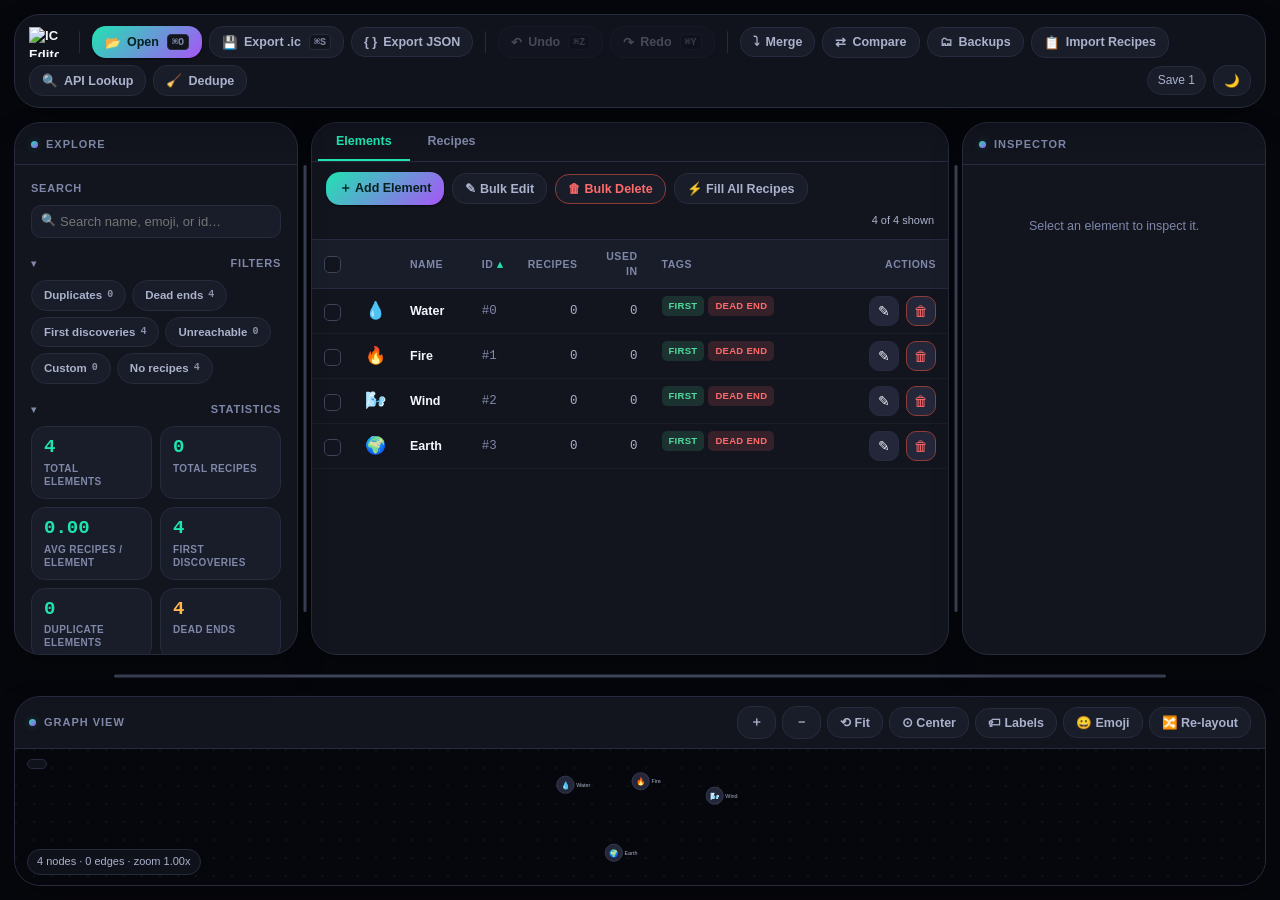
==== commit 2a4c1d8e: "Rename indexi.html to index.html" ====
--- a/index.html
+++ b/index.html
@@ -505,6 +505,20 @@
 .modal-footer{padding:14px 20px;border-top:1px solid var(--border);display:flex;justify-content:flex-end;gap:8px}
 .modal-row{display:flex;gap:10px;align-items:flex-end}
 .modal-row>div{flex:1}
+/* ---- AI Help chat ---- */
+.ai-chat{display:flex;flex-direction:column;height:min(56vh,480px)}
+.ai-log{flex:1;overflow-y:auto;display:flex;flex-direction:column;gap:10px;padding-right:4px}
+.ai-msg{max-width:88%;padding:9px 12px;border-radius:var(--rad-md,10px);font-size:13px;line-height:1.5;white-space:pre-wrap;word-break:break-word}
+.ai-msg.user{align-self:flex-end;background:var(--bg-3);color:var(--text-0)}
+.ai-msg.bot{align-self:flex-start;background:var(--bg-2);color:var(--text-1);border:1px solid var(--border)}
+.ai-msg.err{align-self:flex-start;background:rgba(220,60,60,.12);color:#e06a6a;border:1px solid rgba(220,60,60,.3)}
+.ai-msg code{background:var(--bg-4,rgba(127,127,127,.18));padding:1px 4px;border-radius:4px;font-family:var(--mono,monospace);font-size:12px}
+.ai-msg strong{color:var(--text-0)}
+.ai-hint{font-size:11px;color:var(--text-2);margin-bottom:8px}
+.ai-form{display:flex;gap:8px;margin-top:12px}
+.ai-form textarea{flex:1;resize:none;min-height:42px;max-height:120px}
+.ai-dots::after{content:"…";animation:aidots 1s steps(4,end) infinite}
+@keyframes aidots{0%{opacity:.3}50%{opacity:1}100%{opacity:.3}}
 
 .emoji-input-row{display:flex;gap:8px}
 .emoji-input-row input{width:60px;text-align:center;font-size:18px;flex:none}
@@ -788,6 +802,7 @@
         <button class="omenu-item" data-forward="btn-import-recipes">📋 Import Recipes</button>
         <button class="omenu-item" data-forward="btn-api-lookup">🔍 API Lookup</button>
         <button class="omenu-item" data-forward="btn-dedupe">🧹 Dedupe</button>
+        <button class="omenu-item" data-forward="btn-ai-help">✨ AI Help <span style="margin-left:auto;opacity:.6;font-weight:600">⌘K</span></button>
         <button class="omenu-item" data-forward="btn-about">❔ About</button>
       </div>
     </div>
@@ -797,6 +812,7 @@
     <button class="tbtn icon-only" id="btn-lowend" title="Low-end mode (disable graph)" aria-label="Toggle low-end mode" style="display:none">🐢</button>
     <button class="tbtn icon-only" id="btn-mobile-inspector" title="Inspector panel" aria-label="Open inspector panel">ℹ</button>
     <button class="tbtn icon-only" id="btn-about" title="About InfiniEdit" aria-label="About InfiniEdit" style="display:none">❔</button>
+    <button class="tbtn icon-only" id="btn-ai-help" title="AI Help (Ctrl/⌘ K)" aria-label="AI Help" style="display:none">✨</button>
   </nav>
 
   <div id="mobile-backdrop"></div>
@@ -3906,6 +3922,126 @@
   if(file) openFileObject(file);
 });
 
+
+/* =========================================================================
+   AI HELP — chat assistant (Cloudflare AI Search endpoint)
+   ========================================================================= */
+const AI_HELP_ENDPOINT = "https://4d3e8921-ed92-4644-b0b0-a2cf0eef5d52.search.ai.cloudflare.com/chat/completions";
+/* Edit this to change the assistant's persona / rules. */
+const AI_HELP_SYSTEM_PROMPT = [
+  "You are the built-in help assistant for InfiniEdit, a browser-based editor for Infinite Craft .ic save files.",
+  "Answer as if you are an experienced user sitting next to the person: give them the exact things to click, in order, using the labels they can actually see on screen.",
+  "Use short numbered steps. Name buttons, tabs, menus and fields exactly as they appear, and include keyboard shortcuts where they exist.",
+  "Never mention your sources, documents, retrieval, context, training data, or where the information came from.",
+  "Never mention WebMCP, tool names, function names, code, APIs, element ids, or anything about how the app is built.",
+  "Do not describe what you can or cannot see on the page. Do not say things like 'according to the documentation' or 'based on the page'.",
+  "No code blocks and no technical jargon unless the user explicitly asks for it.",
+  "If a step could destroy data, add one short warning line.",
+  "If you genuinely don't know how to do something in InfiniEdit, say so briefly and suggest the closest thing that does exist.",
+  "Respond only to the user's latest message."
+].join(" ");
+
+const aiHelpHistory = [];
+
+
+function aiFormat(text){
+  const esc = String(text)
+    .replace(/&/g,"&amp;").replace(/</g,"&lt;").replace(/>/g,"&gt;");
+  return esc
+    .replace(/```([\s\S]*?)```/g, (m,c)=>"<code>"+c.trim()+"</code>")
+    .replace(/`([^`]+)`/g, "<code>$1</code>")
+    .replace(/\*\*([^*]+)\*\*/g, "<strong>$1</strong>");
+}
+
+function openAiHelpModal(){
+  openModal({
+    title: "✨ AI Help",
+    wide: true,
+    bodyHtml: `
+      <div class="ai-chat">
+        <div class="ai-hint">Ask anything about InfiniEdit — editing elements, recipes, saves and tools. Enter to send, Shift+Enter for a new line.</div>
+        <div class="ai-log" id="ai-log"></div>
+        <div class="ai-form">
+          <textarea class="field-input" id="ai-input" rows="1" placeholder="Ask a question…"></textarea>
+          <button class="tbtn primary" id="ai-send">Send</button>
+        </div>
+      </div>`,
+    footerButtons: [
+      {label:"Clear", onClick: ()=>{ aiHelpHistory.length = 0; const l=document.getElementById("ai-log"); if(l) l.innerHTML=""; }},
+      {label:"Close", onClick: closeModal}
+    ],
+    onMount: (overlay)=>{
+      const log = overlay.querySelector("#ai-log");
+      const input = overlay.querySelector("#ai-input");
+      const send = overlay.querySelector("#ai-send");
+      let busy = false;
+
+      function bubble(role, text){
+        const div = document.createElement("div");
+        div.className = "ai-msg " + role;
+        div.innerHTML = role === "user" ? aiFormat(text) : aiFormat(text);
+        log.appendChild(div);
+        log.scrollTop = log.scrollHeight;
+        return div;
+      }
+
+      aiHelpHistory.forEach(m => bubble(m.role === "user" ? "user" : "bot", m.content));
+      if(!aiHelpHistory.length){
+        bubble("bot", "Hi! I'm the InfiniEdit assistant. Ask me how to merge saves, fix missing dependencies, import recipes, or anything else about the editor.");
+      }
+
+      async function ask(){
+        const q = input.value.trim();
+        if(!q || busy) return;
+        input.value = "";
+        input.style.height = "auto";
+        bubble("user", q);
+        aiHelpHistory.push({role:"user", content:q});
+        busy = true; send.disabled = true;
+        const pending = bubble("bot", "");
+        pending.classList.add("ai-dots");
+        try{
+          const res = await fetch(AI_HELP_ENDPOINT, {
+            method: "POST",
+            headers: {"Content-Type": "application/json"},
+            body: JSON.stringify({ messages: [{role:"system", content: AI_HELP_SYSTEM_PROMPT}, ...aiHelpHistory.slice(-12)], stream: false })
+          });
+          if(!res.ok) throw new Error("Request failed (" + res.status + ")");
+          const data = await res.json();
+          const answer = (data && data.choices && data.choices[0] && data.choices[0].message && data.choices[0].message.content) || "";
+          pending.classList.remove("ai-dots");
+          if(!answer.trim()){
+            pending.className = "ai-msg err";
+            pending.textContent = "No answer returned. Try rephrasing your question.";
+          } else {
+            pending.innerHTML = aiFormat(answer);
+            aiHelpHistory.push({role:"assistant", content:answer});
+          }
+        }catch(err){
+          pending.classList.remove("ai-dots");
+          pending.className = "ai-msg err";
+          pending.textContent = "AI Help is unavailable right now: " + (err && err.message ? err.message : err);
+        }finally{
+          busy = false; send.disabled = false;
+          log.scrollTop = log.scrollHeight;
+          input.focus();
+        }
+      }
+
+      send.addEventListener("click", ask);
+      input.addEventListener("keydown", (e)=>{
+        if(e.key === "Enter" && !e.shiftKey){ e.preventDefault(); ask(); }
+      });
+      input.addEventListener("input", ()=>{
+        input.style.height = "auto";
+        input.style.height = Math.min(input.scrollHeight, 120) + "px";
+      });
+      setTimeout(()=>input.focus(), 30);
+    }
+  });
+}
+document.getElementById("btn-ai-help").addEventListener("click", openAiHelpModal);
+
 /* keyboard shortcuts */
 window.addEventListener("keydown", (e)=>{
   const mod = e.ctrlKey || e.metaKey;
@@ -3915,6 +4051,7 @@
   else if((mod && e.key.toLowerCase()==="y") || (mod && e.shiftKey && e.key.toLowerCase()==="z")){ e.preventDefault(); redo(); }
   else if(e.key === "Delete" && state.selectedId!=null && !isTyping(e.target)){ e.preventDefault(); deleteElement(state.selectedId); }
   else if(e.key === "F2" && state.selectedId!=null && !isTyping(e.target)){ e.preventDefault(); editElement(state.selectedId); }
+  else if(mod && e.key.toLowerCase()==="k"){ e.preventDefault(); if(document.getElementById("active-modal-overlay")) closeModal(); openAiHelpModal(); }
 });
 function isTyping(el){
   return el && (el.tagName==="INPUT" || el.tagName==="TEXTAREA" || el.isContentEditable);
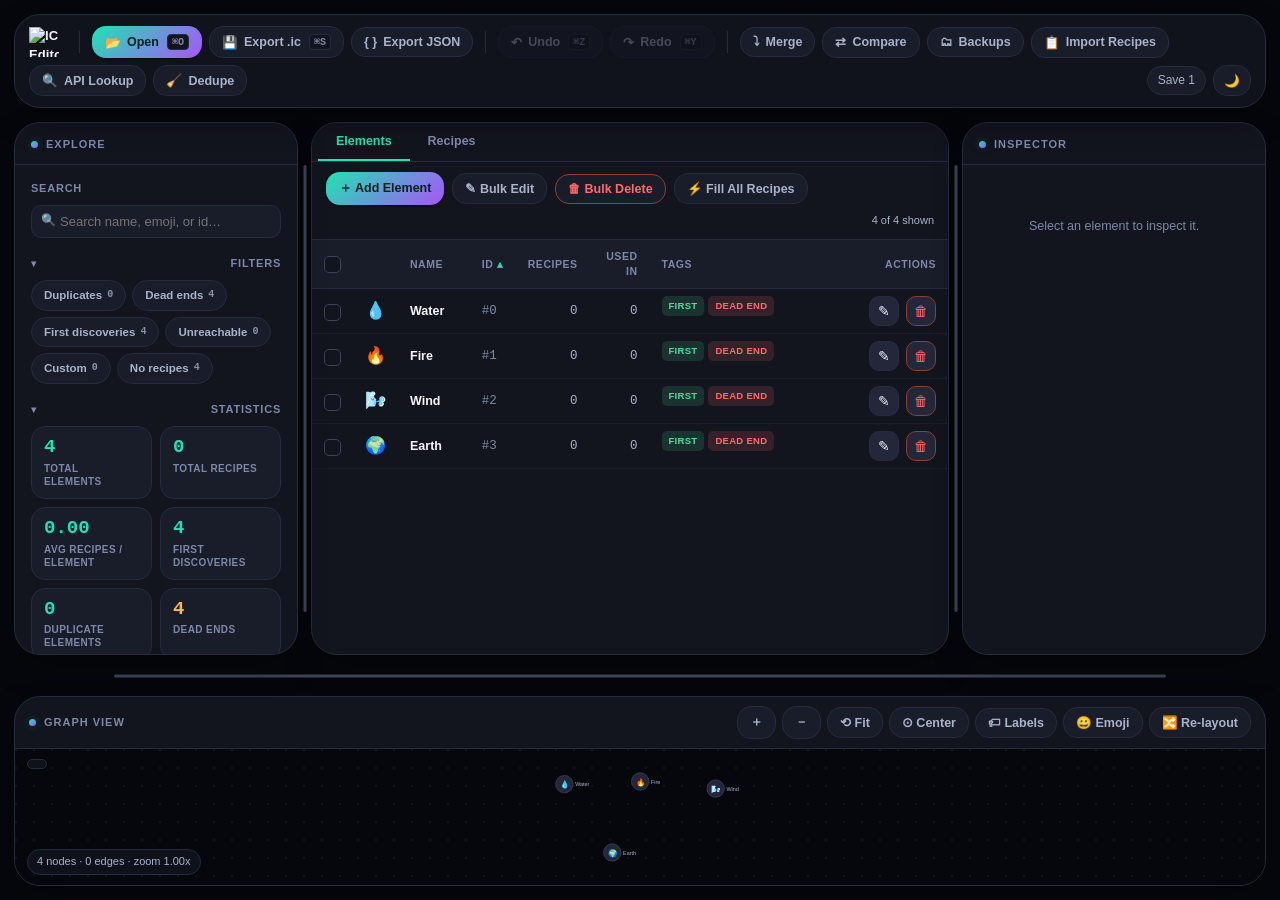
==== commit 77ba312b: "Promote test.html to index.html: external script.js/styles.css, accessible modals, global error hand" ====
--- a/index.html
+++ b/index.html
@@ -93,656 +93,7 @@
       }
     }
   ]
-}</script><style>/* =============================================================
-   INFINIEDIT — DESIGN SYSTEM
-   All original selectors are preserved 1:1 so existing JS
-   (which toggles classes like .open/.active/.selected/.show/
-   .collapsed/.dimmed/.sorted etc.) continues to work unchanged.
-   Row heights tied to JS virtualization math (36px) are preserved.
-   ============================================================= */
-
-:root{
-  /* --- surfaces --- */
-  --bg-0:#06070c;--bg-1:#12141e;--bg-2:#191c29;--bg-3:#232739;--bg-4:#2f3448;
-  --border:#262b3d;--border-light:#3d4358;
-  /* --- text --- */
-  --text-0:#f6f7fc;--text-1:#aab2cc;--text-2:#7f88a8;
-  /* --- accent --- */
-  --accent:#20e3b2;--accent-2:#a855f7;--accent-dim:#189d7c;
-  --accent-glow:rgba(32,227,178,.24);--accent-2-glow:rgba(168,85,247,.24);
-  --accent-gradient:linear-gradient(135deg,var(--accent),var(--accent-2));
-  --danger:#ff6b6b;--danger-dim:#8f3d37;--warn:#ffb84d;--good:#4fdc9d;
-  /* --- type --- */
-  --mono:"JetBrains Mono","SFMono-Regular",Consolas,"Liberation Mono",Menlo,monospace;
-  --sans:-apple-system,BlinkMacSystemFont,"Segoe UI",Roboto,Helvetica,Arial,sans-serif;
-  /* --- motion --- */
-  --ease:cubic-bezier(.22,.9,.32,1);--ease-spring:cubic-bezier(.34,1.4,.4,1);
-  /* --- spacing / radius / elevation --- */
-  --sp-1:4px;--sp-2:8px;--sp-3:12px;--sp-4:16px;--sp-5:22px;--sp-6:32px;
-  --rad-sm:10px;--rad-md:14px;--rad-lg:20px;--rad-xl:26px;--rad-full:999px;
-  --shadow-sm:0 1px 2px rgba(0,0,0,.3),0 1px 1px rgba(0,0,0,.2);
-  --shadow-md:0 14px 34px -10px rgba(0,0,0,.5);
-  --shadow-lg:0 28px 70px -14px rgba(0,0,0,.6);
-  --panel-gap:14px;
-  /* --- safe areas / touch --- */
-  --safe-t:env(safe-area-inset-top,0px);--safe-b:env(safe-area-inset-bottom,0px);
-  --safe-l:env(safe-area-inset-left,0px);--safe-r:env(safe-area-inset-right,0px);
-  --tap:42px;
-}
-
-body.light-theme{
-  --bg-0:#f6f7fb;--bg-1:#ffffff;--bg-2:#eef1f7;--bg-3:#e3e8f1;--bg-4:#d3dae7;
-  --border:#dee3ee;--border-light:#c4cddc;
-  --text-0:#141826;--text-1:#4a5268;--text-2:#616b85;
-  --accent:#0aa88f;--accent-2:#8b3ff0;--accent-dim:#088873;
-  --accent-glow:rgba(10,168,143,.16);--accent-2-glow:rgba(139,63,240,.16);
-  --danger:#d6473d;--danger-dim:#a8362d;--warn:#a97209;--good:#1f9d63;
-  --shadow-sm:0 1px 2px rgba(20,24,38,.06);
-  --shadow-md:0 10px 28px -8px rgba(20,24,38,.14);
-  --shadow-lg:0 24px 60px -14px rgba(20,24,38,.22);
-}
-body.light-theme #graph-canvas-wrap{background:radial-gradient(circle at 1px 1px,rgba(0,0,0,.05) 1px,transparent 0) 0 0/18px 18px,var(--bg-0)}
-body.light-theme #dropzone-overlay{background:rgba(14,151,135,.06)}
-body.light-theme .modal-overlay{background:rgba(30,34,46,.32)}
-body.light-theme .tag.custom{background:rgba(0,0,0,.06)}
-body.light-theme #toolbar .brand .brand-icon{filter:invert(1)}
-
-/* =============================================================
-   RESET / BASE
-   ============================================================= */
-*{box-sizing:border-box;-webkit-tap-highlight-color:transparent}
-body,html{height:100%;margin:0;overscroll-behavior:none}
-body{
-  background:var(--bg-0);color:var(--text-0);font-family:var(--sans);
-  font-size:13.5px;line-height:1.45;overflow:hidden;-webkit-font-smoothing:antialiased;
-  transition:background-color .25s var(--ease),color .25s var(--ease);
-  touch-action:manipulation;
-}
-button{font-family:var(--sans);touch-action:manipulation}
-input,select,textarea{font-family:var(--sans);font-size:16px}
-@media (min-width:641px){input,select,textarea{font-size:inherit}}
-:focus-visible{outline:2px solid var(--accent);outline-offset:2px;border-radius:4px}
-::-webkit-scrollbar{width:10px;height:10px}
-::-webkit-scrollbar-track{background:0 0}
-::-webkit-scrollbar-thumb{background:var(--bg-4);border-radius:var(--rad-full)}
-::-webkit-scrollbar-thumb:hover{background:var(--border-light)}
-
-/* =============================================================
-   APP SHELL
-   ============================================================= */
-#app{display:flex;flex-direction:column;height:100vh;opacity:0;transition:opacity .18s ease}
-
-/* --- skip link (accessibility) --- */
-.skip-link{
-  position:absolute;left:-9999px;top:0;z-index:10000;
-  background:var(--accent,#0e9787);color:#fff;padding:10px 16px;border-radius:0 0 8px 0;
-  text-decoration:none;font-weight:600;font-size:14px;
-}
-.skip-link:focus{left:0;}
-.sr-only{
-  position:absolute;width:1px;height:1px;padding:0;margin:-1px;overflow:hidden;
-  clip:rect(0,0,0,0);white-space:nowrap;border:0;
-}
-
-/* --- toolbar --- */
-#toolbar{
-  display:flex;align-items:center;gap:7px;
-  padding:11px 14px;padding-top:calc(11px + var(--safe-t));
-  padding-left:calc(14px + var(--safe-l));padding-right:calc(14px + var(--safe-r));
-  background:color-mix(in srgb,var(--bg-1) 90%,transparent);
-  border-bottom:1px solid var(--border);flex-shrink:0;flex-wrap:wrap;z-index:50;
-  -webkit-backdrop-filter:blur(14px) saturate(150%);backdrop-filter:blur(14px) saturate(150%);
-  box-shadow:0 1px 0 rgba(0,0,0,.02);
-}
-@media (min-width:901px){
-  #toolbar{margin:var(--panel-gap) var(--panel-gap) 0;border-radius:var(--rad-xl);border:1px solid var(--border);box-shadow:var(--shadow-md)}
-}
-#toolbar .brand{font-weight:800;letter-spacing:.1px;color:var(--text-0);margin-right:8px;display:flex;align-items:center;gap:6px;font-size:13px}
-#toolbar .brand .brand-icon{height:30px;width:auto;display:block;transition:filter .25s ease,transform .2s var(--ease-spring)}
-#toolbar .brand .brand-icon:hover{transform:scale(1.05)}
-#toolbar .brand .dot{background:var(--accent-gradient);-webkit-background-clip:text;background-clip:text;color:transparent;filter:drop-shadow(0 0 6px var(--accent-glow))}
-#toolbar .sep{width:1px;height:22px;background:var(--border);margin:0 5px;border-radius:1px}
-#toolbar .spacer{flex:1}
-#toolbar .savename{
-  font-size:12px;color:var(--text-1);padding:5px 10px;border:1px solid var(--border);
-  border-radius:var(--rad-full);background:var(--bg-2);max-width:220px;
-  white-space:nowrap;overflow:hidden;text-overflow:ellipsis;
-}
-
-/* --- toolbar buttons --- */
-button.tbtn{
-  display:flex;align-items:center;gap:6px;background:var(--bg-2);color:var(--text-1);
-  border:1px solid var(--border);border-radius:var(--rad-md);padding:7px 12px;font-size:12.5px;
-  font-weight:600;cursor:pointer;white-space:nowrap;
-  transition:background .16s var(--ease),border-color .16s var(--ease),color .16s var(--ease),
-             transform .12s var(--ease-spring),box-shadow .16s var(--ease);
-}
-button.tbtn:hover{background:var(--bg-3);color:var(--text-0);border-color:var(--border-light);transform:translateY(-1px)}
-button.tbtn:active{transform:translateY(0) scale(.96);filter:brightness(.95)}
-button.tbtn:active{background:var(--bg-4);transform:scale(.96) translateY(0)}
-button.tbtn:disabled{opacity:.35;cursor:not-allowed;transform:none}
-button.tbtn.primary{background:var(--accent-gradient);border:0;padding:8px 13px;color:#04221d;font-weight:700;box-shadow:var(--shadow-sm)}
-button.tbtn.primary:hover{filter:brightness(1.08);box-shadow:0 0 0 4px var(--accent-glow),var(--shadow-sm);transform:translateY(-1px)}
-button.tbtn.primary:active{filter:brightness(.96);transform:scale(.96)}
-button.tbtn.danger{border-color:var(--danger-dim);color:var(--danger)}
-button.tbtn.danger:hover{background:var(--danger-dim);color:#fff}
-button.tbtn .kbd{font-family:var(--mono);font-size:10px;color:var(--text-2);background:var(--bg-1);border:1px solid var(--border);border-radius:4px;padding:1px 4px;margin-left:2px}
-
-/* =============================================================
-   LAYOUT / PANELS
-   ============================================================= */
-#mainsplit{flex:1;display:flex;min-height:0;overflow:hidden;background:var(--bg-0)}
-#bottomsplit{display:flex;flex-direction:column;flex:1;min-height:0;background:var(--bg-0)}
-.panel{background:var(--bg-1);display:flex;flex-direction:column;min-width:0;min-height:0;overflow:hidden;border:1px solid var(--border)}
-.panel-header{
-  padding:14px 16px 11px;border-bottom:1px solid var(--border);
-  display:flex;align-items:center;justify-content:space-between;flex-shrink:0;
-}
-.panel-header h2{font-size:11px;text-transform:uppercase;letter-spacing:.09em;color:var(--text-2);margin:0;font-weight:800;display:flex;align-items:center;gap:8px}
-.panel-header h2::before{content:'';width:7px;height:7px;border-radius:50%;background:var(--accent-gradient);flex-shrink:0;box-shadow:0 0 8px var(--accent-glow)}
-.panel-body{flex:1;overflow-y:auto;padding:16px;contain:paint}
-#sidebar-left{width:284px;flex-shrink:0}
-#sidebar-right{width:304px;flex-shrink:0}
-#center{flex:1;min-width:200px;display:flex;flex-direction:column}
-
-.resizer{width:13px;flex-shrink:0;cursor:col-resize;background:0 0;position:relative;z-index:10;touch-action:none}
-.resizer::after{content:'';position:absolute;left:50%;top:8%;bottom:8%;width:3px;transform:translateX(-50%);background:var(--border-light);border-radius:var(--rad-full);transition:background .15s var(--ease),height .15s var(--ease)}
-.resizer.active::after,.resizer:hover::after{background:var(--accent)}
-.resizer.horizontal{width:auto;height:13px;cursor:row-resize}
-#graph-resizer{height:13px;cursor:row-resize;background:0 0;flex-shrink:0;touch-action:none;position:relative}
-#graph-resizer::after{content:'';position:absolute;top:50%;left:8%;right:8%;height:3px;transform:translateY(-50%);background:var(--border-light);border-radius:var(--rad-full);transition:background .15s var(--ease)}
-#graph-resizer.active::after,#graph-resizer:hover::after{background:var(--accent)}
-#graphpanel{height:190px;flex-shrink:0;display:flex;flex-direction:column;min-height:120px}
-
-@media (min-width:901px){
-  #bottomsplit{padding:var(--panel-gap) var(--panel-gap) 0;gap:var(--panel-gap);box-sizing:border-box}
-  #mainsplit{gap:0;overflow:visible}
-  .panel{border-radius:var(--rad-xl);box-shadow:var(--shadow-md)}
-  #graphpanel{border-radius:var(--rad-xl);box-shadow:var(--shadow-md);margin-bottom:var(--panel-gap)}
-}
-
-/* =============================================================
-   SECTIONS / STATS / LISTS (left + right sidebars)
-   ============================================================= */
-.section{margin-bottom:18px}
-.section-title{
-  font-size:11px;text-transform:uppercase;letter-spacing:.07em;color:var(--text-2);
-  margin:0 0 8px;font-weight:800;display:flex;align-items:center;justify-content:space-between;
-  cursor:pointer;user-select:none;
-}
-.section-title:hover{color:var(--text-1)}
-.section-title .chev{transition:transform .18s var(--ease-spring);font-size:10px}
-.section.collapsed .chev{transform:rotate(-90deg)}
-.section.collapsed .section-content{display:none}
-
-.stat-grid{display:grid;grid-template-columns:1fr 1fr;gap:8px}
-.stat-card{
-  background:var(--bg-2);border:1px solid var(--border);border-radius:var(--rad-md);
-  padding:10px 12px;transition:border-color .15s var(--ease),transform .15s var(--ease-spring);
-}
-.stat-card:hover{border-color:var(--border-light)}
-.stat-card .num{font-size:19px;font-weight:800;font-family:var(--mono);color:var(--accent);line-height:1.15}
-.stat-card .lbl{font-size:10px;color:var(--text-2);margin-top:3px;line-height:1.3;font-weight:600;text-transform:uppercase;letter-spacing:.04em}
-.stat-card.warn .num{color:var(--warn)}
-.stat-card.danger .num{color:var(--danger)}
-.stat-card.full{grid-column:1/3}
-
-.stat-list{font-size:12px;color:var(--text-1)}
-.stat-list-row{display:flex;justify-content:space-between;gap:8px;padding:5px 2px;border-bottom:1px solid var(--bg-2);border-radius:6px;transition:background .12s var(--ease)}
-.stat-list-row .k{color:var(--text-1);display:flex;align-items:center;gap:6px;overflow:hidden;text-overflow:ellipsis;white-space:nowrap}
-.stat-list-row .v{font-family:var(--mono);color:var(--text-0);flex-shrink:0;font-weight:600}
-.clickable-row{cursor:pointer;margin:0 -6px;padding-left:6px;padding-right:6px}
-.clickable-row:hover{background:var(--bg-2)}
-.clickable-row:hover .k{color:var(--accent)}
-
-/* =============================================================
-   FORM CONTROLS
-   ============================================================= */
-input.field-input,input.search-input,select.field-input,textarea.field-input{
-  width:100%;background:var(--bg-2);border:1px solid var(--border);color:var(--text-0);
-  border-radius:var(--rad-sm);padding:8px 10px;font-size:13px;outline:0;
-  transition:border-color .14s var(--ease),box-shadow .14s var(--ease),background .14s var(--ease);
-}
-input.field-input:focus,input.search-input:focus,select.field-input:focus,textarea.field-input:focus{
-  border-color:var(--accent);box-shadow:0 0 0 3px var(--accent-glow);background:var(--bg-1);
-}
-.search-wrap{position:relative;margin-bottom:10px}
-.search-wrap .icon{position:absolute;left:10px;top:50%;transform:translateY(-50%);color:var(--text-2);font-size:12px;pointer-events:none}
-.search-wrap input{padding-left:28px}
-
-.filter-chip-row{display:flex;flex-wrap:wrap;gap:6px}
-.chip{
-  display:flex;align-items:center;gap:5px;background:var(--bg-2);border:1px solid var(--border);
-  border-radius:var(--rad-full);padding:6px 12px;font-size:11.5px;color:var(--text-1);
-  cursor:pointer;user-select:none;font-weight:600;transition:all .14s var(--ease);
-}
-.chip:hover{border-color:var(--border-light);color:var(--text-0);transform:translateY(-1px)}
-.chip.active{background:var(--accent-glow);border-color:var(--accent);color:var(--accent)}
-.chip .count{font-family:var(--mono);font-size:10px;opacity:.8}
-
-label.field-label{display:block;font-size:10.5px;text-transform:uppercase;letter-spacing:.06em;color:var(--text-2);margin:12px 0 5px;font-weight:800}
-label.field-label:first-child{margin-top:0}
-
-/* =============================================================
-   CENTER: TABS / TOOLBAR / TABLE
-   ============================================================= */
-#center-tabs{display:flex;border-bottom:1px solid var(--border);background:var(--bg-1);flex-shrink:0;padding:0 6px}
-.tabbtn{
-  padding:11px 18px;font-size:12.5px;color:var(--text-2);background:0 0;border:none;cursor:pointer;
-  border-bottom:2px solid transparent;font-weight:700;transition:color .15s var(--ease),border-color .15s var(--ease);
-}
-.tabbtn:hover{color:var(--text-1)}
-.tabbtn.active{color:var(--accent);border-bottom-color:var(--accent)}
-#center-toolbar{display:flex;align-items:center;gap:8px;padding:10px 14px;border-bottom:1px solid var(--border);flex-shrink:0;flex-wrap:wrap;background:var(--bg-1)}
-#center-toolbar .grow{flex:1;min-width:140px}
-#center-content{flex:1;overflow:hidden;display:flex;flex-direction:column;min-height:0;contain:paint}
-
-.table-wrap{flex:1;overflow:auto}
-table.elem-table{width:100%;border-collapse:collapse;font-size:12.5px}
-table.elem-table thead th{
-  position:sticky;top:0;background:var(--bg-2);text-align:left;padding:9px 12px;color:var(--text-2);
-  font-size:10.5px;text-transform:uppercase;letter-spacing:.05em;border-bottom:1px solid var(--border);
-  z-index:2;font-weight:800;cursor:pointer;user-select:none;transition:color .12s var(--ease);
-}
-table.elem-table thead th:hover{color:var(--text-0)}
-table.elem-table thead th.sorted::after{content:' ▾';color:var(--accent)}
-table.elem-table thead th.sorted.asc::after{content:' ▴';color:var(--accent)}
-table.elem-table tbody tr{border-bottom:1px solid var(--bg-2);cursor:pointer;transition:background .28s var(--ease),box-shadow .28s var(--ease),filter .22s var(--ease)}
-table.elem-table tbody tr:hover{background:var(--bg-2)}
-table.elem-table tbody tr:active{filter:brightness(.92)}
-table.elem-table tbody tr.selected{background:var(--accent-glow);box-shadow:inset 3px 0 0 var(--accent);animation:rowSelectPop .55s var(--ease) both}
-table.elem-table tbody tr.selected-bulk{background:var(--accent-2-glow);box-shadow:inset 3px 0 0 var(--accent-2);animation:rowSelectPop .55s var(--ease) both}
-table.elem-table tbody tr.selected.selected-bulk{background:linear-gradient(90deg,var(--accent-glow),var(--accent-2-glow));box-shadow:inset 3px 0 0 var(--accent),inset -3px 0 0 var(--accent-2)}
-@keyframes rowSelectPop{
-  0%{filter:brightness(1.35) saturate(1.15)}
-  60%{filter:brightness(1.08) saturate(1.05)}
-  100%{filter:brightness(1) saturate(1)}
-}
-table.elem-table td{padding:7px 12px;color:var(--text-1);vertical-align:middle}
-table.elem-table td.emoji-cell{font-size:17px;width:30px;text-align:center}
-table.elem-table td.name-cell{color:var(--text-0);font-weight:600}
-table.elem-table td.id-cell{font-family:var(--mono);color:var(--text-2);width:46px}
-table.elem-table td.num-cell{font-family:var(--mono);text-align:right;width:60px}
-table.elem-table td.tags-cell{display:flex;gap:4px;flex-wrap:wrap}
-
-.tag{font-size:9.5px;padding:3px 7px;border-radius:5px;font-weight:800;letter-spacing:.03em;text-transform:uppercase}
-.tag.first{background:rgba(79,220,157,.15);color:var(--good)}
-.tag.dup{background:rgba(242,186,72,.15);color:var(--warn)}
-.tag.dead{background:rgba(243,111,102,.15);color:var(--danger)}
-.tag.unreach{background:rgba(154,139,253,.18);color:var(--accent-2)}
-.tag.custom{background:rgba(255,255,255,.08);color:var(--text-1)}
-.tag.norecipe{background:rgba(242,186,72,.15);color:var(--warn)}
-
-.icon-btn.lookup{color:var(--accent);border-color:var(--accent-dim)}
-.icon-btn.lookup:hover{background:var(--accent-glow)}
-.icon-btn.lookup:disabled{opacity:.4;cursor:wait}
-td.actions-cell{text-align:right;white-space:nowrap;width:130px;min-width:130px;padding-right:12px;overflow:visible}
-td.actions-cell .icon-btn{display:inline-flex;vertical-align:middle;margin-left:4px}
-.icon-btn{background:var(--bg-3);border:1px solid var(--border);color:var(--text-0);border-radius:var(--rad-sm);width:30px;height:30px;display:flex;align-items:center;justify-content:center;cursor:pointer;font-size:14px;flex-shrink:0;transition:background .12s var(--ease),color .12s var(--ease),transform .1s var(--ease),filter .1s var(--ease),border-color .12s var(--ease)}
-.icon-btn:hover{background:var(--accent-glow);color:var(--accent);border-color:var(--accent)}
-.icon-btn:active{transform:scale(.88);filter:brightness(.92)}
-.icon-btn.danger{color:var(--danger);border-color:var(--danger-dim)}
-.icon-btn.danger:hover{background:var(--danger-dim);color:#fff;border-color:var(--danger)}
-.checkbox-cell{width:28px;text-align:center}
-
-/* Custom animated checkboxes (row-cb / select-all-cb) */
-.checkbox-cell input[type="checkbox"]{
-  appearance:none;-webkit-appearance:none;margin:0;
-  width:17px;height:17px;border-radius:5px;
-  border:1.5px solid var(--border-light);background:var(--bg-1);
-  display:inline-grid;place-content:center;vertical-align:middle;
-  cursor:pointer;position:relative;
-  transition:background .22s var(--ease),border-color .22s var(--ease),transform .16s var(--ease);
-}
-.checkbox-cell input[type="checkbox"]:hover{border-color:var(--accent)}
-.checkbox-cell input[type="checkbox"]:active{transform:scale(.88)}
-.checkbox-cell input[type="checkbox"]::before{
-  content:"";
-  width:10px;height:10px;
-  clip-path:polygon(14% 44%,0 65%,50% 100%,100% 16%,80% 0,45% 62%);
-  transform:scale(0);transform-origin:center;
-  background:#04221d;
-  transition:transform .36s var(--ease-spring);
-}
-.checkbox-cell input[type="checkbox"]::after{
-  content:"";position:absolute;inset:-4px;border-radius:8px;
-  box-shadow:0 0 0 0 var(--accent-glow);opacity:0;pointer-events:none;
-}
-.checkbox-cell input[type="checkbox"]:checked{
-  background:var(--accent-gradient);border-color:transparent;
-  box-shadow:0 0 0 3px var(--accent-glow);
-}
-.checkbox-cell input[type="checkbox"]:checked::before{transform:scale(1)}
-.checkbox-cell input[type="checkbox"]:checked::after{animation:checkRingPulse .75s var(--ease) both}
-@keyframes checkRingPulse{
-  0%{box-shadow:0 0 0 0 var(--accent-glow);opacity:.9}
-  100%{box-shadow:0 0 0 9px transparent;opacity:0}
-}
-.checkbox-cell input[type="checkbox"]:indeterminate{
-  background:var(--accent-gradient);border-color:transparent;
-}
-.checkbox-cell input[type="checkbox"]:indeterminate::before{
-  clip-path:none;width:9px;height:2px;border-radius:1px;transform:scale(1);
-}
-
-/* =============================================================
-   EMPTY STATES
-   ============================================================= */
-.empty-state{display:flex;flex-direction:column;align-items:center;justify-content:center;height:100%;color:var(--text-2);text-align:center;padding:44px;gap:12px}
-.empty-state .big{font-size:44px;opacity:.55;filter:drop-shadow(0 6px 18px var(--accent-glow))}
-.empty-state h3{color:var(--text-0);margin:0;font-size:15px;font-weight:700}
-.empty-state p{margin:0;font-size:12.5px;max-width:320px;line-height:1.6}
-
-/* =============================================================
-   RECIPES LIST
-   ============================================================= */
-.recipe-table-wrap{flex:1;overflow:auto}
-.recipe-row{display:grid;grid-template-columns:50px 1fr 28px 1fr 70px;gap:8px;align-items:center;padding:6px 12px;border-bottom:1px solid var(--bg-2);font-size:12.5px;transition:background .12s var(--ease)}
-.recipe-row:hover{background:var(--bg-2)}
-.recipe-row .ing{display:flex;align-items:center;gap:6px;color:var(--text-0);overflow:hidden}
-.recipe-row .ing .em{font-size:14px}
-.recipe-row .plus{color:var(--text-2);text-align:center}
-.recipe-row .result{display:flex;align-items:center;gap:6px;color:var(--accent);font-weight:700;overflow:hidden}
-.recipe-row .id-badge{font-family:var(--mono);font-size:10px;color:var(--text-2)}
-
-/* =============================================================
-   INSPECTOR
-   ============================================================= */
-.inspector-empty{color:var(--text-2);font-size:12.5px;text-align:center;padding:36px 12px}
-.inspector-head{display:flex;align-items:center;gap:12px;margin-bottom:16px}
-.inspector-emoji{font-size:34px;width:56px;height:56px;display:flex;align-items:center;justify-content:center;background:var(--bg-2);border-radius:var(--rad-md);border:1px solid var(--border);flex-shrink:0}
-.inspector-name{font-size:16.5px;font-weight:800;color:var(--text-0);word-break:break-word}
-.inspector-id{font-family:var(--mono);font-size:11px;color:var(--text-2)}
-.inspector-tags{display:flex;gap:5px;margin-top:6px;flex-wrap:wrap}
-
-.dep-tree{font-size:12.5px}
-.dep-node{display:flex;align-items:center;gap:6px;padding:5px 7px;border-radius:6px;cursor:pointer;margin:1px 0;transition:background .12s var(--ease)}
-.dep-node:hover{background:var(--bg-2)}
-.dep-node .em{font-size:13px}
-.dep-node .nm{color:var(--text-1);flex:1;overflow:hidden;text-overflow:ellipsis;white-space:nowrap}
-.dep-children{margin-left:17px;border-left:1px dashed var(--border);padding-left:7px}
-.dep-toggle{width:14px;color:var(--text-2);font-size:9px;text-align:center;flex-shrink:0}
-
-/* =============================================================
-   GRAPH
-   ============================================================= */
-#graphpanel .panel-header{padding:9px 14px}
-#graph-toolbar{display:flex;gap:6px;align-items:center;flex-wrap:wrap}
-#graph-canvas-wrap{flex:1;position:relative;overflow:hidden;background:radial-gradient(circle at 1px 1px,rgba(255,255,255,.045) 1px,transparent 0) 0 0/18px 18px,var(--bg-0)}
-#graph-svg{width:100%;height:100%;display:block;cursor:grab;touch-action:none}
-#graph-svg.panning{cursor:grabbing}
-.graph-edge{stroke:#3a4258;stroke-width:1.2;fill:none;transition:stroke .2s var(--ease),opacity .2s var(--ease)}
-.graph-edge.hl-fwd{stroke:var(--accent);stroke-width:1.8;opacity:.9}
-.graph-edge.hl-rev{stroke:var(--warn);stroke-width:1.8;opacity:.9}
-.graph-node-circle{fill:var(--bg-3);stroke:var(--border-light);stroke-width:1.5;cursor:pointer;transition:fill .18s var(--ease),stroke .18s var(--ease),opacity .18s var(--ease),filter .18s var(--ease)}
-.graph-node-circle:hover{stroke:var(--text-1);filter:drop-shadow(0 0 6px rgba(255,255,255,.15))}
-.graph-node-circle.selected{fill:var(--accent-glow);stroke:var(--accent);stroke-width:2.5;filter:drop-shadow(0 0 8px var(--accent-glow)) drop-shadow(0 0 14px var(--accent-2-glow))}
-.graph-node-circle.hl-fwd{stroke:var(--accent)}
-.graph-node-circle.hl-rev{stroke:var(--warn)}
-.graph-node-circle.dimmed{opacity:.25}
-.graph-edge.dimmed{opacity:.08}
-.graph-label{fill:var(--text-1);font-size:10px;font-family:var(--sans);pointer-events:none;user-select:none;transition:opacity .18s var(--ease)}
-.graph-label.dimmed{opacity:.15}
-.graph-emoji{font-size:14px;text-anchor:middle;dominant-baseline:central;pointer-events:none;user-select:none}
-#graph-viewport{will-change:transform}
-#graph-viewport.animated{transition:transform .32s var(--ease-spring)}
-#graph-status{position:absolute;bottom:10px;left:12px;font-size:11px;color:var(--text-1);background:color-mix(in srgb,var(--bg-1) 85%,transparent);padding:4px 9px;border-radius:var(--rad-full);pointer-events:none;border:1px solid var(--border);-webkit-backdrop-filter:blur(6px);backdrop-filter:blur(6px)}
-#graph-search-hint{position:absolute;top:10px;left:12px;font-size:11px;color:var(--text-1);background:color-mix(in srgb,var(--bg-1) 85%,transparent);padding:4px 9px;border-radius:var(--rad-full);pointer-events:none;border:1px solid var(--border);-webkit-backdrop-filter:blur(6px);backdrop-filter:blur(6px)}
-
-/* =============================================================
-   MODALS
-   ============================================================= */
-.modal-overlay{position:fixed;inset:0;background:rgba(4,6,10,.55);display:flex;align-items:center;justify-content:center;z-index:1000;backdrop-filter:blur(4px);animation:overlayfade .18s var(--ease)}
-@keyframes overlayfade{from{opacity:0}to{opacity:1}}
-.modal{background:var(--bg-1);border:1px solid var(--border);border-radius:var(--rad-xl);width:460px;max-width:92vw;max-height:86vh;display:flex;flex-direction:column;box-shadow:var(--shadow-lg);animation:modalpop .22s var(--ease-spring)}
-@keyframes modalpop{from{opacity:0;transform:scale(.96) translateY(10px)}to{opacity:1;transform:scale(1) translateY(0)}}
-.modal.wide{width:680px}
-.modal-header{padding:16px 20px;border-bottom:1px solid var(--border);display:flex;justify-content:space-between;align-items:center}
-.modal-header h3{margin:0;font-size:14.5px;color:var(--text-0);font-weight:800}
-.modal-close{background:0 0;border:none;color:var(--text-2);font-size:19px;cursor:pointer;line-height:1;border-radius:var(--rad-sm);width:28px;height:28px;transition:background .12s var(--ease),color .12s var(--ease)}
-.modal-close:hover{color:var(--text-0);background:var(--bg-2)}
-.modal-body{padding:18px 20px;overflow-y:auto;flex:1}
-.modal-footer{padding:14px 20px;border-top:1px solid var(--border);display:flex;justify-content:flex-end;gap:8px}
-.modal-row{display:flex;gap:10px;align-items:flex-end}
-.modal-row>div{flex:1}
-/* ---- AI Help chat ---- */
-.ai-chat{display:flex;flex-direction:column;height:min(56vh,480px)}
-.ai-log{flex:1;overflow-y:auto;display:flex;flex-direction:column;gap:10px;padding-right:4px}
-.ai-msg{max-width:88%;padding:9px 12px;border-radius:var(--rad-md,10px);font-size:13px;line-height:1.5;white-space:pre-wrap;word-break:break-word}
-.ai-msg.user{align-self:flex-end;background:var(--bg-3);color:var(--text-0)}
-.ai-msg.bot{align-self:flex-start;background:var(--bg-2);color:var(--text-1);border:1px solid var(--border)}
-.ai-msg.err{align-self:flex-start;background:rgba(220,60,60,.12);color:#e06a6a;border:1px solid rgba(220,60,60,.3)}
-.ai-msg code{background:var(--bg-4,rgba(127,127,127,.18));padding:1px 4px;border-radius:4px;font-family:var(--mono,monospace);font-size:12px}
-.ai-msg strong{color:var(--text-0)}
-.ai-hint{font-size:11px;color:var(--text-2);margin-bottom:8px}
-.ai-form{display:flex;gap:8px;margin-top:12px}
-.ai-form textarea{flex:1;resize:none;min-height:42px;max-height:120px}
-.ai-dots::after{content:"…";animation:aidots 1s steps(4,end) infinite}
-@keyframes aidots{0%{opacity:.3}50%{opacity:1}100%{opacity:.3}}
-
-.emoji-input-row{display:flex;gap:8px}
-.emoji-input-row input{width:60px;text-align:center;font-size:18px;flex:none}
-.emoji-picker-list{display:flex;flex-wrap:wrap;gap:4px;max-height:140px;overflow-y:auto;margin-top:8px;padding:8px;background:var(--bg-2);border-radius:var(--rad-sm);border:1px solid var(--border)}
-.emoji-picker-list span{font-size:17px;cursor:pointer;padding:5px;border-radius:6px;transition:background .1s var(--ease)}
-.emoji-picker-list span:hover{background:var(--bg-4)}
-
-.ingredient-picker{position:relative}
-.ingredient-results{position:absolute;top:100%;left:0;right:0;background:var(--bg-2);border:1px solid var(--border);border-radius:var(--rad-sm);max-height:160px;overflow-y:auto;z-index:30;margin-top:4px;box-shadow:var(--shadow-md)}
-.ingredient-results .opt{padding:7px 10px;cursor:pointer;display:flex;gap:6px;align-items:center;font-size:12.5px;transition:background .1s var(--ease)}
-.ingredient-results .opt:hover{background:var(--bg-3)}
-.ingredient-results .opt .em{font-size:14px}
-.ingredient-results .opt .id{color:var(--text-2);font-family:var(--mono);font-size:10px;margin-left:auto}
-
-.recipe-edit-row{display:flex;align-items:center;gap:8px;margin-bottom:8px}
-.recipe-edit-row .arrow{color:var(--text-2)}
-.recipe-edit-row .rm{flex-shrink:0}
-
-/* =============================================================
-   TOASTS
-   ============================================================= */
-.toast-stack{position:fixed;bottom:18px;right:18px;display:flex;flex-direction:column;gap:8px;z-index:2000}
-.toast{
-  background:var(--bg-2);border:1px solid var(--border-light);border-radius:var(--rad-md);
-  padding:11px 15px;font-size:12.5px;color:var(--text-0);box-shadow:var(--shadow-md);
-  display:flex;align-items:center;gap:8px;min-width:220px;animation:toastin .18s var(--ease-spring);
-}
-.toast.success{border-color:var(--accent-dim)}
-.toast.error{border-color:var(--danger-dim)}
-@keyframes toastin{from{opacity:0;transform:translateY(8px) scale(.98)}to{opacity:1;transform:translateY(0) scale(1)}}
-
-/* =============================================================
-   DROPZONE
-   ============================================================= */
-#dropzone-overlay{position:fixed;inset:0;background:rgba(45,220,194,.08);border:3px dashed var(--accent);z-index:5000;display:none;align-items:center;justify-content:center}
-#dropzone-overlay.active{display:flex}
-#dropzone-overlay .msg{background:var(--bg-1);padding:26px 40px;border-radius:var(--rad-lg);font-size:16px;color:var(--accent);border:1px solid var(--accent);font-weight:800;box-shadow:var(--shadow-lg)}
-
-.btn-text{background:0 0;border:none;color:var(--accent);cursor:pointer;font-size:12px;text-decoration:underline;padding:0;font-weight:600}
-.btn-text:hover{color:var(--text-0)}
-
-#open-modal-dropzone{
-  border:2px dashed var(--border-light);border-radius:var(--rad-lg);background:var(--bg-2);
-  padding:40px 24px 32px;text-align:center;cursor:pointer;position:relative;user-select:none;
-  transition:border-color .18s var(--ease),background .18s var(--ease),box-shadow .18s var(--ease),transform .18s var(--ease-spring);
-}
-#open-modal-dropzone.drag-over,#open-modal-dropzone:hover{border-color:var(--accent);background:color-mix(in srgb,var(--bg-2) 80%,var(--accent) 4%);box-shadow:0 0 0 5px var(--accent-glow);transform:translateY(-2px)}
-#open-modal-dropzone .dz-icon{font-size:42px;margin-bottom:12px;line-height:1}
-#open-modal-dropzone .dz-title{font-size:14.5px;font-weight:800;color:var(--text-0);margin-bottom:4px}
-#open-modal-dropzone .dz-sub{font-size:12px;color:var(--text-2)}
-#open-modal-dropzone .dz-btn{display:inline-block;margin-top:16px;padding:8px 20px;border-radius:var(--rad-md);background:var(--accent-gradient);color:#04221d;font-weight:800;font-size:12.5px;cursor:pointer;border:none;transition:filter .15s var(--ease),transform .15s var(--ease-spring)}
-#open-modal-dropzone .dz-btn:hover{filter:brightness(1.1);transform:translateY(-1px)}
-#open-modal-dropzone input[type=file]{display:none}
-
-/* =============================================================
-   TUTORIAL
-   ============================================================= */
-.tutorial-toggle{display:flex;align-items:center;justify-content:space-between;width:100%;background:0 0;border:none;color:var(--text-1);font-size:12.5px;font-weight:700;cursor:pointer;padding:12px 0 5px;border-top:1px solid var(--border);margin-top:18px;letter-spacing:.02em}
-.tutorial-toggle .arr{font-size:10px;color:var(--text-2);transition:transform .2s var(--ease-spring)}
-.tutorial-toggle.open .arr{transform:rotate(90deg)}
-.tutorial-steps{display:none;padding:10px 0 4px}
-.tutorial-steps.open{display:block}
-.tut-step{display:flex;gap:12px;align-items:flex-start;padding:9px 0;border-bottom:1px solid var(--bg-3)}
-.tut-step:last-child{border-bottom:none}
-.tut-step .num{flex-shrink:0;width:23px;height:23px;border-radius:50%;background:var(--accent-gradient);color:#04221d;font-size:11px;font-weight:800;display:flex;align-items:center;justify-content:center}
-.tut-step .body{flex:1}
-.tut-step .body strong{font-size:12.5px;color:var(--text-0);display:block;margin-bottom:2px}
-.tut-step .body span{font-size:11.5px;color:var(--text-2);line-height:1.55}
-.tut-step .body code{background:var(--bg-3);border:1px solid var(--border);border-radius:5px;padding:1px 6px;font-family:var(--mono);font-size:10px;color:var(--accent)}
-.tut-platform-tabs{display:flex;gap:6px;margin-bottom:10px;padding-top:4px}
-.tut-ptab{padding:5px 13px;border-radius:var(--rad-full);font-size:11px;font-weight:700;cursor:pointer;background:var(--bg-3);color:var(--text-2);border:1px solid var(--border);transition:all .15s var(--ease)}
-.tut-ptab.active{background:var(--accent-gradient);color:#04221d;border-color:transparent}
-.tut-os-block{display:none}
-.tut-os-block.active{display:block}
-
-/* =============================================================
-   BULK FILL
-   ============================================================= */
-.bulkfill-bar-track{width:100%;height:8px;border-radius:var(--rad-full);background:var(--bg-3);overflow:hidden;margin:12px 0 6px}
-.bulkfill-bar-fill{height:100%;background:var(--accent-gradient);transition:width .3s var(--ease);border-radius:var(--rad-full)}
-.bulkfill-count{font-size:12px;color:var(--text-2);display:flex;justify-content:space-between}
-.bulkfill-log{margin-top:14px;max-height:180px;overflow-y:auto;border:1px solid var(--border);border-radius:var(--rad-md);background:var(--bg-2)}
-.bulkfill-log-row{display:flex;align-items:center;gap:8px;padding:7px 11px;font-size:12px;border-bottom:1px solid var(--bg-3)}
-.bulkfill-log-row:last-child{border-bottom:none}
-.bulkfill-log-row .ic{width:16px;text-align:center;flex-shrink:0}
-.bulkfill-log-row.ok .ic{color:var(--good)}
-.bulkfill-log-row.fail .ic{color:var(--danger)}
-.bulkfill-log-row .name{flex:1;color:var(--text-1);overflow:hidden;text-overflow:ellipsis;white-space:nowrap}
-
-/* =============================================================
-   UTILITIES
-   ============================================================= */
-.muted{color:var(--text-2)}
-.small.muted,.muted.small{color:var(--text-1)}
-.small{font-size:11px}
-.flex{display:flex;align-items:center}
-.gap6{gap:6px}
-.gap8{gap:8px}
-.between{justify-content:space-between}
-.wrap{flex-wrap:wrap}
-
-.diff-table{width:100%;border-collapse:collapse;font-size:12px}
-.diff-table th{text-align:left;padding:7px 9px;background:var(--bg-2);color:var(--text-2);position:sticky;top:0;font-weight:800}
-.diff-table td{padding:6px 9px;border-bottom:1px solid var(--bg-2)}
-.diff-add{color:var(--good)}
-.diff-rem{color:var(--danger)}
-.diff-mod{color:var(--warn)}
-
-.backup-item{display:flex;justify-content:space-between;align-items:center;padding:10px 12px;background:var(--bg-2);border-radius:var(--rad-md);margin-bottom:7px;border:1px solid var(--border);transition:border-color .12s var(--ease)}
-.backup-item:hover{border-color:var(--border-light)}
-.backup-item .meta{font-size:11px;color:var(--text-2)}
-.backup-item .name{font-size:12.5px;color:var(--text-0);font-weight:700}
-
-/* =============================================================
-   MOBILE NAV / HAMBURGER / OVERFLOW MENU
-   ============================================================= */
-#btn-mobile-inspector,#btn-mobile-menu{display:none}
-button.tbtn.icon-only{padding:7px 10px}
-.hamburger-btn{padding:9px 11px}
-.hamburger{position:relative;width:16px;height:12px;display:inline-block;flex-shrink:0}
-.hamburger span{position:absolute;left:0;width:100%;height:2px;border-radius:2px;background:currentColor;transition:top .22s var(--ease-spring),transform .22s var(--ease-spring),opacity .16s var(--ease)}
-.hamburger span:nth-child(1){top:0}
-.hamburger span:nth-child(2){top:5px}
-.hamburger span:nth-child(3){top:10px}
-.hamburger-btn.open .hamburger span:nth-child(1){top:5px;transform:rotate(45deg)}
-.hamburger-btn.open .hamburger span:nth-child(2){opacity:0;transform:scaleX(0)}
-.hamburger-btn.open .hamburger span:nth-child(3){top:5px;transform:rotate(-45deg)}
-.brand-short{display:none}
-
-#mobile-backdrop{position:fixed;inset:0;background:rgba(4,6,10,.5);z-index:35;opacity:0;pointer-events:none;transition:opacity .22s var(--ease);-webkit-backdrop-filter:blur(2px);backdrop-filter:blur(2px)}
-#mobile-backdrop.show{opacity:1;pointer-events:auto}
-
-.overflow-wrap{position:relative}
-.overflow-menu{
-  display:none;position:fixed;top:0;left:0;background:var(--bg-2);border:1px solid var(--border);
-  border-radius:var(--rad-md);box-shadow:var(--shadow-lg);padding:6px;width:210px;z-index:2500;
-  flex-direction:column;gap:2px;max-height:min(400px,calc(100vh - 20px));overflow-y:auto;
-  animation:popopen .18s var(--ease-spring);
-}
-.overflow-menu.show{display:flex}
-@keyframes popopen{from{opacity:0;transform:scale(.94) translateY(-4px)}to{opacity:1;transform:scale(1) translateY(0)}}
-.omenu-item{background:0 0;border:none;color:var(--text-1);text-align:left;padding:11px 11px;border-radius:var(--rad-sm);font-size:13px;font-weight:600;cursor:pointer;white-space:nowrap;transition:background .12s var(--ease),color .12s var(--ease);min-height:var(--tap);display:flex;align-items:center}
-.omenu-item:hover{background:var(--bg-3);color:var(--text-0)}
-.omenu-item:active{background:var(--bg-4)}
-.omenu-item.active{background:var(--accent-gradient);color:#04221d;box-shadow:0 0 0 4px var(--accent-glow),var(--shadow-sm)}
-.omenu-item.active:hover{filter:brightness(1.08)}
-
-@media (max-width:1080px){.overflow-item{display:none!important}.overflow-wrap{display:inline-flex}}
-@media (min-width:1081px){.overflow-wrap{display:none}}
-
-/* =============================================================
-   RESPONSIVE — TABLET / MOBILE PORTRAIT
-   ============================================================= */
-@media (max-width:900px){
-  body{font-size:14px}
-  #sidebar-left,#sidebar-right{
-    position:fixed;top:0;bottom:0;z-index:40;width:86vw!important;max-width:340px;
-    box-shadow:var(--shadow-lg);transition:transform .3s var(--ease-spring);padding-top:var(--safe-t);
-  }
-  #sidebar-left{left:0;transform:translateX(-104%);border-right:1px solid var(--border)}
-  #sidebar-right{right:0;transform:translateX(104%);border-left:1px solid var(--border)}
-  #sidebar-left.open{transform:translateX(0)}
-  #sidebar-right.open{transform:translateX(0)}
-  .resizer{display:none}
-  #btn-mobile-inspector,#btn-mobile-menu{display:flex}
-  .brand-full{display:none}
-  .brand-short{display:inline}
-  #toolbar .brand{margin-right:4px}
-  #toolbar .savename{display:none}
-  button.tbtn .kbd{display:none}
-  button.tbtn .lbl{display:none}
-  button.tbtn{min-height:var(--tap);padding:9px 11px}
-  .icon-btn{width:34px;height:34px}
-  #graphpanel{min-height:150px}
-  #graph-resizer{height:16px;margin-top:-6px}
-  .panel-body{padding-bottom:calc(14px + var(--safe-b));-webkit-overflow-scrolling:touch}
-  .recipe-table-wrap,.table-wrap{-webkit-overflow-scrolling:touch}
-  table.elem-table td{padding:9px 10px}
-  table.elem-table thead th{padding:9px 10px}
-  .chip{padding:8px 13px;font-size:13px}
-}
-
-@media (max-width:640px){
-  .modal-overlay{align-items:flex-end;padding:0;-webkit-backdrop-filter:blur(5px);backdrop-filter:blur(5px)}
-  .modal{width:100%!important;max-width:100%;border-radius:20px 20px 0 0;max-height:88vh;padding-bottom:var(--safe-b);animation:sheetup .32s var(--ease-spring)}
-  @keyframes sheetup{from{transform:translateY(60px);opacity:.4}to{transform:translateY(0);opacity:1}}
-  .modal-footer{flex-wrap:wrap}
-  .modal-footer button{flex:1;min-height:var(--tap)}
-  .toast-stack{left:12px;right:12px;bottom:calc(12px + var(--safe-b))}
-  .toast{min-width:0}
-}
-
-@media (max-width:900px) and (orientation:landscape){
-  #toolbar{padding-top:calc(4px + var(--safe-t));padding-bottom:4px;gap:4px}
-  button.tbtn{min-height:34px;padding:6px 10px}
-  #sidebar-left,#sidebar-right{width:56vw!important;max-width:360px}
-  .panel-header{padding:7px 12px 6px}
-  .section{margin-bottom:11px}
-  #graphpanel{min-height:110px;height:34vh!important}
-  .stat-card .num{font-size:16px}
-  .modal-overlay{align-items:center;padding:14px;-webkit-backdrop-filter:blur(3px);backdrop-filter:blur(3px)}
-  .modal{width:min(560px,90vw)!important;max-width:90vw;border-radius:16px!important;max-height:92vh;padding-bottom:0;animation:modalpop .2s var(--ease-spring)!important}
-  .modal-body{padding:12px 18px}
-  .modal-footer button{flex:none;min-height:var(--tap)}
-  .toast-stack{bottom:calc(8px + var(--safe-b))}
-}
-
-/* z-index / stacking (mobile drawers over toolbar) */
-#mainsplit{contain:none!important}
-#mobile-backdrop{z-index:35!important}
-#sidebar-left,#sidebar-right{z-index:60!important}
-#toolbar{position:relative;z-index:70!important}
-#btn-mobile-menu{position:relative;z-index:61}
-
-/* row heights kept exact — must match virtualizeRows(..., 36, ...) in JS */
-table.elem-table tbody tr:not(.vspacer){height:36px}
-table.elem-table td{white-space:nowrap;overflow:hidden;text-overflow:ellipsis}
-table.elem-table td.tags-cell{max-width:180px}
-.vspacer td{padding:0!important;border:0!important;background:transparent}
-.recipe-row{height:36px;box-sizing:border-box}
-.recipe-vspacer{width:100%}
-
-body.lowend #graphpanel,body.lowend #graph-resizer{display:none!important}
-</style></head><body>
+}</script><link rel="stylesheet" href="styles.css"></head><body>
 <a href="#bottomsplit" class="skip-link">Skip to content</a>
 <noscript>
   <div style="max-width:640px;margin:40px auto;padding:24px;font-family:sans-serif;line-height:1.5;">
@@ -890,3511 +241,4 @@
   <div class="toast-stack" id="toast-stack"></div>
   <div id="modal-root"></div>
 </div>
-<script>(function(){
-"use strict";
-
-/* =========================================================================
-   DEFAULT SAVE — shown automatically on a visitor's first visit (before
-   any autosave exists in their browser). A deep clone is used as the
-   starting point so this constant is never mutated.
-   ========================================================================= */
-const DEFAULT_SAVE_DATA = {"name":"Save 1","version":"1.0","created":1783875699379,"updated":0,"instances":[],"items":[{"id":0,"text":"Water","emoji":"💧"},{"id":1,"text":"Fire","emoji":"🔥"},{"id":2,"text":"Wind","emoji":"🌬️"},{"id":3,"text":"Earth","emoji":"🌍"}]};
-
-/* =========================================================================
-   STATE
-   ========================================================================= */
-const state = {
-  save: null,            // {name, version, created, updated, instances, items}
-  filePath: null,
-  history: [],           // undo stack of save snapshots (JSON strings)
-  future: [],            // redo stack
-  selectedId: null,      // currently inspected element id
-  selectedIds: new Set(),// multi-select for bulk ops
-  search: "",
-  filters: { dup:false, dead:false, first:false, unreachable:false, custom:false, noRecipe:false },
-  sort: { key: "id", dir: "asc" },
-  centerTab: "elements",
-  graph: {
-    nodes: new Map(), // id -> {x,y,vx,vy}
-    zoom: 1, panX: 0, panY: 0,
-    showLabels: true, showEmoji: true,
-    dragNode: null, panning: false, lastMouse: null,
-    selected: null,
-    width: 800, height: 300
-  },
-  darkmode: true,
-  lowEndMode: false, // when true, graph view is fully disabled and its space reclaimed
-  recipeFilterElement: null, // when set from inspector, filter recipe tab to this element
-};
-
-const BASE_ELEMENT_NAMES = new Set(["Water","Fire","Wind","Earth"]);
-
-function clone(o){ return JSON.parse(JSON.stringify(o)); }
-function uid(){ return Date.now().toString(36)+Math.random().toString(36).slice(2,7); }
-
-/* =========================================================================
-   TOAST
-   ========================================================================= */
-function toast(msg, type){
-  const stack = document.getElementById("toast-stack");
-  const el = document.createElement("div");
-  el.className = "toast" + (type ? " "+type : "");
-  el.textContent = msg;
-  stack.appendChild(el);
-  setTimeout(()=>{ el.style.opacity="0"; el.style.transition="opacity .25s"; setTimeout(()=>el.remove(),260); }, 2600);
-}
-
-/* =========================================================================
-   GZIP (DEFLATE) — minimal pure-JS implementation for decode + encode
-   We implement a raw DEFLATE decoder/encoder (stored + dynamic-free,
-   using fixed Huffman for encode and full inflate for decode) wrapped
-   in gzip framing, since no external libraries are allowed.
-   We prefer native CompressionStream/DecompressionStream ("gzip") when
-   available (modern Chrome/Edge/Firefox/Safari) and fall back to a
-   pure-JS implementation otherwise.
-   ========================================================================= */
-const GZ = (function(){
-
-  async function nativeAvailable(){
-    return typeof window.DecompressionStream === "function" && typeof window.CompressionStream === "function";
-  }
-
-  async function gunzipNative(u8){
-    const ds = new DecompressionStream("gzip");
-    const stream = new Blob([u8]).stream().pipeThrough(ds);
-    const buf = await new Response(stream).arrayBuffer();
-    return new Uint8Array(buf);
-  }
-  async function gzipNative(u8){
-    const cs = new CompressionStream("gzip");
-    const stream = new Blob([u8]).stream().pipeThrough(cs);
-    const buf = await new Response(stream).arrayBuffer();
-    return new Uint8Array(buf);
-  }
-
-  /* ---------------- Pure JS fallback: INFLATE ---------------- */
-  function inflateRaw(data, startOffset){
-    let pos = startOffset*8; // bit position
-    const out = [];
-    function getBit(){
-      const byteIndex = pos >>> 3;
-      const bit = (data[byteIndex] >>> (pos & 7)) & 1;
-      pos++;
-      return bit;
-    }
-    function getBits(n){
-      let v = 0;
-      for(let i=0;i<n;i++) v |= getBit() << i;
-      return v;
-    }
-    function alignByte(){ pos = (pos + 7) & ~7; }
-
-    // Build Huffman decode table from code lengths array
-    function buildHuffman(lengths){
-      const maxBits = Math.max(0, ...lengths);
-      const blCount = new Array(maxBits+1).fill(0);
-      for(const l of lengths) if(l>0) blCount[l]++;
-      const nextCode = new Array(maxBits+1).fill(0);
-      let code = 0;
-      for(let bits=1; bits<=maxBits; bits++){
-        code = (code + blCount[bits-1]) << 1;
-        nextCode[bits] = code;
-      }
-      const codes = new Array(lengths.length).fill(0);
-      for(let n=0;n<lengths.length;n++){
-        const len = lengths[n];
-        if(len>0){ codes[n] = nextCode[len]; nextCode[len]++; }
-      }
-      // map: for decoding, build a tree as nested object keyed by bit-string is slow;
-      // instead use a map from (len,code)->symbol via length-grouped dict for speed.
-      const table = new Map(); // key: len*100000+code -> symbol
-      for(let n=0;n<lengths.length;n++){
-        if(lengths[n]>0){
-          table.set(lengths[n]*1000000+codes[n], n);
-        }
-      }
-      return {table, maxBits};
-    }
-    function decodeSymbol(huff){
-      let code = 0, len = 0;
-      while(len < huff.maxBits+1){
-        code = (code<<1) | getBit();
-        len++;
-        const sym = huff.table.get(len*1000000+code);
-        if(sym !== undefined) return sym;
-      }
-      throw new Error("Invalid huffman code");
-    }
-
-    const LEN_BASE = [3,4,5,6,7,8,9,10,11,13,15,17,19,23,27,31,35,43,51,59,67,83,99,115,131,163,195,227,258];
-    const LEN_EXTRA= [0,0,0,0,0,0,0,0,1,1,1,1,2,2,2,2,3,3,3,3,4,4,4,4,5,5,5,5,0];
-    const DIST_BASE= [1,2,3,4,5,7,9,13,17,25,33,49,65,97,129,193,257,385,513,769,1025,1537,2049,3073,4097,6145,8193,12289,16385,24577];
-    const DIST_EXTRA=[0,0,0,0,1,1,2,2,3,3,4,4,5,5,6,6,7,7,8,8,9,9,10,10,11,11,12,12,13,13];
-
-    let finalBlock = false;
-    while(!finalBlock){
-      finalBlock = getBit() === 1;
-      const btype = getBits(2);
-      if(btype === 0){
-        // stored
-        alignByte();
-        const byteIndex = pos>>>3;
-        const len = data[byteIndex] | (data[byteIndex+1]<<8);
-        pos += 32; // skip LEN and NLEN
-        const start = pos>>>3;
-        for(let i=0;i<len;i++) out.push(data[start+i]);
-        pos += len*8;
-      } else if(btype === 1 || btype === 2){
-        let litHuff, distHuff;
-        if(btype === 1){
-          // fixed huffman
-          const litLengths = new Array(288);
-          for(let i=0;i<144;i++) litLengths[i]=8;
-          for(let i=144;i<256;i++) litLengths[i]=9;
-          for(let i=256;i<280;i++) litLengths[i]=7;
-          for(let i=280;i<288;i++) litLengths[i]=8;
-          const distLengths = new Array(30).fill(5);
-          litHuff = buildHuffman(litLengths);
-          distHuff = buildHuffman(distLengths);
-        } else {
-          const hlit = getBits(5)+257;
-          const hdist = getBits(5)+1;
-          const hclen = getBits(4)+4;
-          const ORDER = [16,17,18,0,8,7,9,6,10,5,11,4,12,3,13,2,14,1,15];
-          const clLengths = new Array(19).fill(0);
-          for(let i=0;i<hclen;i++) clLengths[ORDER[i]] = getBits(3);
-          const clHuff = buildHuffman(clLengths);
-          const lengths = [];
-          while(lengths.length < hlit+hdist){
-            const sym = decodeSymbol(clHuff);
-            if(sym < 16){ lengths.push(sym); }
-            else if(sym === 16){
-              const rep = getBits(2)+3;
-              const prev = lengths[lengths.length-1];
-              for(let i=0;i<rep;i++) lengths.push(prev);
-            } else if(sym === 17){
-              const rep = getBits(3)+3;
-              for(let i=0;i<rep;i++) lengths.push(0);
-            } else {
-              const rep = getBits(7)+11;
-              for(let i=0;i<rep;i++) lengths.push(0);
-            }
-          }
-          const litLengths = lengths.slice(0, hlit);
-          const distLengths = lengths.slice(hlit, hlit+hdist);
-          litHuff = buildHuffman(litLengths);
-          distHuff = buildHuffman(distLengths);
-        }
-        while(true){
-          const sym = decodeSymbol(litHuff);
-          if(sym < 256){ out.push(sym); }
-          else if(sym === 256){ break; }
-          else {
-            const idx = sym-257;
-            const len = LEN_BASE[idx] + getBits(LEN_EXTRA[idx]);
-            const dsym = decodeSymbol(distHuff);
-            const dist = DIST_BASE[dsym] + getBits(DIST_EXTRA[dsym]);
-            const startIdx = out.length - dist;
-            for(let i=0;i<len;i++) out.push(out[startIdx+i]);
-          }
-        }
-      } else {
-        throw new Error("Unsupported block type");
-      }
-    }
-    return new Uint8Array(out);
-  }
-
-  function gunzipPureJS(u8){
-    if(u8[0] !== 0x1f || u8[1] !== 0x8b) throw new Error("Not a gzip file");
-    const flg = u8[3];
-    let offset = 10;
-    if(flg & 0x04){ const xlen = u8[offset] | (u8[offset+1]<<8); offset += 2+xlen; }
-    if(flg & 0x08){ while(u8[offset] !== 0) offset++; offset++; }
-    if(flg & 0x10){ while(u8[offset] !== 0) offset++; offset++; }
-    if(flg & 0x02){ offset += 2; }
-    return inflateRaw(u8, offset);
-  }
-
-  /* ---------------- Pure JS fallback: DEFLATE (store + fixed huffman) + GZIP wrap ---------------- */
-  function crc32(u8){
-    let c, crc = 0xFFFFFFFF;
-    const table = crc32.table || (crc32.table = (function(){
-      const t = new Uint32Array(256);
-      for(let n=0;n<256;n++){
-        c = n;
-        for(let k=0;k<8;k++) c = (c & 1) ? (0xEDB88320 ^ (c>>>1)) : (c>>>1);
-        t[n] = c;
-      }
-      return t;
-    })());
-    for(let i=0;i<u8.length;i++){
-      crc = table[(crc ^ u8[i]) & 0xFF] ^ (crc >>> 8);
-    }
-    return (crc ^ 0xFFFFFFFF) >>> 0;
-  }
-
-  // Simple deflate: emit stored blocks (type 0). Valid, decompressible DEFLATE,
-  // just without compression ratio benefits. This guarantees correctness.
-  function deflateStore(u8){
-    const blocks = [];
-    const MAXLEN = 65535;
-    let i = 0;
-    if(u8.length === 0){
-      // one empty final stored block
-      blocks.push({final:true, data:new Uint8Array(0)});
-    }
-    while(i < u8.length){
-      const remaining = u8.length - i;
-      const len = Math.min(MAXLEN, remaining);
-      const chunk = u8.subarray(i, i+len);
-      const final = (i+len) >= u8.length;
-      blocks.push({final, data:chunk});
-      i += len;
-    }
-    // bit writer
-    const bytes = [];
-    let bitBuf = 0, bitCount = 0;
-    function writeBit(b){
-      bitBuf |= (b&1) << bitCount;
-      bitCount++;
-      if(bitCount === 8){ bytes.push(bitBuf); bitBuf=0; bitCount=0; }
-    }
-    function writeBits(v,n){ for(let k=0;k<n;k++) writeBit((v>>>k)&1); }
-    function alignByte(){ if(bitCount>0){ bytes.push(bitBuf); bitBuf=0; bitCount=0; } }
-
-    for(const blk of blocks){
-      writeBit(blk.final ? 1:0);
-      writeBits(0,2); // type 0 = stored
-      alignByte();
-      const len = blk.data.length;
-      const nlen = (~len) & 0xFFFF;
-      bytes.push(len & 0xFF, (len>>>8)&0xFF, nlen & 0xFF, (nlen>>>8)&0xFF);
-      for(let k=0;k<blk.data.length;k++) bytes.push(blk.data[k]);
-    }
-    return new Uint8Array(bytes);
-  }
-
-  function gzipPureJS(u8){
-    const header = new Uint8Array([0x1f,0x8b,0x08,0x00,0,0,0,0,0,0xff]);
-    const deflated = deflateStore(u8);
-    const crc = crc32(u8);
-    const size = u8.length >>> 0;
-    const footer = new Uint8Array(8);
-    footer[0]=crc&0xFF; footer[1]=(crc>>>8)&0xFF; footer[2]=(crc>>>16)&0xFF; footer[3]=(crc>>>24)&0xFF;
-    footer[4]=size&0xFF; footer[5]=(size>>>8)&0xFF; footer[6]=(size>>>16)&0xFF; footer[7]=(size>>>24)&0xFF;
-    const result = new Uint8Array(header.length + deflated.length + footer.length);
-    result.set(header,0);
-    result.set(deflated, header.length);
-    result.set(footer, header.length+deflated.length);
-    return result;
-  }
-
-  async function gunzip(u8){
-    if(await nativeAvailable()){
-      try{ return await gunzipNative(u8); }
-      catch(e){ console.warn("native gunzip failed, falling back", e); }
-    }
-    return gunzipPureJS(u8);
-  }
-  async function gzip(u8){
-    if(await nativeAvailable()){
-      try{ return await gzipNative(u8); }
-      catch(e){ console.warn("native gzip failed, falling back", e); }
-    }
-    return gzipPureJS(u8);
-  }
-
-  return { gunzip, gzip };
-})();
-
-/* =========================================================================
-   SAVE FORMAT HELPERS
-   ========================================================================= */
-function newEmptySave(){
-  return { name:"New Save", version:"1.0", created:Date.now(), updated:Date.now(), instances:[], items:[] };
-}
-
-/* Sets or removes the "discovery": 1 flag on an item, matching Infinite Craft's
-   own save schema. When set, the key is positioned immediately before "recipes"
-   (rebuilding the object to control key order, since JS preserves insertion order
-   and JSON.stringify follows it). When unset, the key is removed entirely so
-   elements without the flag look exactly like the original save format. */
-function setDiscoveryFlag(item, isFirst){
-  if(isFirst){
-    const rebuilt = {};
-    for(const k of Object.keys(item)){
-      if(k === "recipes" || k === "discovery") continue;
-      rebuilt[k] = item[k];
-    }
-    rebuilt.discovery = 1;
-    rebuilt.recipes = item.recipes || [];
-    for(const k of Object.keys(item)) delete item[k];
-    Object.assign(item, rebuilt);
-  } else {
-    delete item.discovery;
-  }
-}
-
-function itemsById(save){
-  const m = new Map();
-  for(const it of save.items) m.set(it.id, it);
-  return m;
-}
-
-function nextFreeId(save){
-  let max = -1;
-  for(const it of save.items) max = Math.max(max, it.id);
-  return max+1;
-}
-
-/* Build derived analysis of the save. Memoized: cached by (save reference)
-   and invalidated whenever the save is mutated (see markSaveDirty()). */
-let _analysisCache = null;
-let _analysisFor = null;
-function markSaveDirty(){ _analysisCache = null; _analysisFor = null; _byIdCache = null; _byIdFor = null; }
-let _byIdCache = null, _byIdFor = null;
-const _origItemsById = itemsById;
-itemsById = function(save){
-  if(save === _byIdFor && _byIdCache) return _byIdCache;
-  _byIdCache = _origItemsById(save);
-  _byIdFor = save;
-  return _byIdCache;
-};
-
-function analyze(save){
-  if(save === _analysisFor && _analysisCache) return _analysisCache;
-  const items = save.items;
-  const byId = itemsById(save);
-  const nameCount = new Map();
-  for(const it of items){
-    const key = it.text.trim().toLowerCase();
-    nameCount.set(key, (nameCount.get(key)||0)+1);
-  }
-  const ingredientUsage = new Map();
-  const usedAsResultBy = new Map();
-  let totalRecipes = 0;
-  const missingDeps = [];
-
-  // Reachability worklist: unsat[itemId:recipeIdx] = # missing ingredients still unreachable.
-  const roots = new Set();
-  const reachable = new Set();
-  const dep = new Map(); // ingredientId -> [{itemId, key}]
-  const unsat = new Map();
-
-  for(const it of items){
-    const recipes = it.recipes || [];
-    if(recipes.length === 0){
-      roots.add(it.id);
-      reachable.add(it.id);
-    }
-    for(let idx=0; idx<recipes.length; idx++){
-      const r = recipes[idx];
-      totalRecipes++;
-      const key = it.id + ":" + idx;
-      let missing = 0;
-      for(let k=0;k<r.length;k++){
-        const ingId = r[k];
-        ingredientUsage.set(ingId, (ingredientUsage.get(ingId)||0)+1);
-        if(!byId.has(ingId)){
-          missingDeps.push({itemId: it.id, ingredientId: ingId});
-          // treat missing-ingredient recipes as never-satisfiable
-          missing++;
-        } else {
-          if(!usedAsResultBy.has(ingId)) usedAsResultBy.set(ingId, new Set());
-          usedAsResultBy.get(ingId).add(it.id);
-          if(!dep.has(ingId)) dep.set(ingId, []);
-          dep.get(ingId).push({itemId: it.id, key});
-          missing++;
-        }
-      }
-      unsat.set(key, missing);
-    }
-  }
-  // BFS/worklist propagation of reachability
-  const queue = [...roots];
-  while(queue.length){
-    const id = queue.pop();
-    const deps = dep.get(id);
-    if(!deps) continue;
-    for(let d=0; d<deps.length; d++){
-      const info = deps[d];
-      if(reachable.has(info.itemId)) continue;
-      const c = unsat.get(info.key) - 1;
-      unsat.set(info.key, c);
-      if(c === 0){
-        reachable.add(info.itemId);
-        queue.push(info.itemId);
-      }
-    }
-  }
-
-  const unreachable = items.filter(it => !reachable.has(it.id) && it.recipes && it.recipes.length>0);
-  const deadEnds = items.filter(it => !ingredientUsage.has(it.id));
-  const duplicates = items.filter(it => nameCount.get(it.text.trim().toLowerCase()) > 1);
-  const noRecipeItems = items.filter(it => !it.recipes || it.recipes.length===0);
-  const firstDiscoveries = items.filter(it => it.discovery === 1 || BASE_ELEMENT_NAMES.has(it.text));
-  const customElements = items.filter(it => (!it.recipes || it.recipes.length===0) && !BASE_ELEMENT_NAMES.has(it.text) && it.discovery !== 1);
-
-  const usageList = [...ingredientUsage.entries()]
-    .map(([id,count]) => ({id, count, item: byId.get(id)}))
-    .filter(x=>x.item)
-    .sort((a,b)=>b.count-a.count);
-
-  const totalElements = items.length;
-  const avgRecipes = totalElements ? (totalRecipes/totalElements) : 0;
-
-  const result = {
-    byId, totalElements, totalRecipes, avgRecipes,
-    duplicates, deadEnds, unreachable, missingDeps, noRecipeItems,
-    firstDiscoveries, customElements, usageList, reachable, roots,
-    usedAsResultBy, ingredientUsage
-  };
-  _analysisCache = result;
-  _analysisFor = save;
-  return result;
-}
-/* =========================================================================
-   HISTORY (undo/redo)
-   ========================================================================= */
-function pushHistory(){
-  if(!state.save) return;
-  state.history.push(JSON.stringify(state.save));
-  if(state.history.length > 100) state.history.shift();
-  state.future = [];
-  markSaveDirty();
-  updateUndoRedoButtons();
-}
-function undo(){
-  if(state.history.length === 0) return;
-  if(!state.save) return;
-  state.future.push(JSON.stringify(state.save));
-  const prev = state.history.pop();
-  state.save = JSON.parse(prev);
-  markSaveDirty();
-  fullRender();
-  toast("Undid last change");
-  updateUndoRedoButtons();
-  autosave();
-}
-function redo(){
-  if(state.future.length === 0) return;
-  state.history.push(JSON.stringify(state.save));
-  const next = state.future.pop();
-  state.save = JSON.parse(next);
-  markSaveDirty();
-  fullRender();
-  toast("Redid change");
-  updateUndoRedoButtons();
-  autosave();
-}
-function updateUndoRedoButtons(){
-  document.getElementById("btn-undo").disabled = state.history.length===0;
-  document.getElementById("btn-redo").disabled = state.future.length===0;
-}
-function commit(label){
-  // call BEFORE mutation via pushHistory(); this is called AFTER mutation for bookkeeping
-  state.save.updated = Date.now();
-  markSaveDirty();
-  autosave();
-}
-
-/* =========================================================================
-   AUTOSAVE / LOCALSTORAGE
-   ========================================================================= */
-const LS_AUTOSAVE = "icse_autosave_v1";
-const LS_BACKUPS = "icse_backups_v1";
-const LS_THEME = "icse_theme_v1";
-const LS_LOWEND = "icse_lowend_v1";
-
-function autosave(){
-  try{
-    if(state.save) localStorage.setItem(LS_AUTOSAVE, JSON.stringify(state.save));
-  }catch(e){ console.warn("autosave failed", e); }
-}
-function loadAutosave(){
-  try{
-    const raw = localStorage.getItem(LS_AUTOSAVE);
-    if(raw) return JSON.parse(raw);
-  }catch(e){}
-  return null;
-}
-function getBackups(){
-  try{
-    const raw = localStorage.getItem(LS_BACKUPS);
-    return raw ? JSON.parse(raw) : [];
-  }catch(e){ return []; }
-}
-function saveBackups(list){
-  try{ localStorage.setItem(LS_BACKUPS, JSON.stringify(list)); }catch(e){
-    toast("Could not save backup (storage full?)", "error");
-  }
-}
-function createBackup(){
-  if(!state.save){ toast("Nothing to back up", "error"); return; }
-  const list = getBackups();
-  list.unshift({ id: uid(), at: Date.now(), name: state.save.name, data: state.save });
-  if(list.length > 20) list.pop();
-  saveBackups(list);
-  toast("Backup created");
-  renderBackupsModalIfOpen();
-}
-
-/* =========================================================================
-   FILE I/O
-   ========================================================================= */
-async function openFileObject(file){
-  try{
-    const buf = await file.arrayBuffer();
-    const u8 = new Uint8Array(buf);
-    let jsonBytes;
-    if(u8[0]===0x1f && u8[1]===0x8b){
-      jsonBytes = await GZ.gunzip(u8);
-    } else {
-      jsonBytes = u8; // allow loading raw JSON too
-    }
-    const text = new TextDecoder("utf-8").decode(jsonBytes);
-    const data = JSON.parse(text);
-    if(!data.items || !Array.isArray(data.items)) throw new Error("Not a recognized Infinite Craft save (missing items array)");
-    state.save = data;
-    markSaveDirty();
-    state.history = [];
-    state.future = [];
-    state.selectedId = null;
-    state.selectedIds.clear();
-    state.filePath = file.name;
-    fullRender();
-    toast("Loaded "+file.name, "success");
-    autosave();
-  }catch(e){
-    console.error(e);
-    toast("Failed to open file: "+e.message, "error");
-  }
-}
-
-async function exportIc(){
-  if(!state.save){ toast("Nothing to export", "error"); return; }
-  try{
-    const json = JSON.stringify(state.save);
-    const bytes = new TextEncoder().encode(json);
-    const gz = await GZ.gzip(bytes);
-    downloadBlob(new Blob([gz], {type:"application/octet-stream"}), (state.save.name||"save").replace(/[^a-z0-9_\- ]/gi,"_")+".ic");
-    toast("Exported .ic", "success");
-  }catch(e){
-    console.error(e);
-    toast("Export failed: "+e.message, "error");
-  }
-}
-function exportJson(){
-  if(!state.save){ toast("Nothing to export", "error"); return; }
-  const json = JSON.stringify(state.save, null, 2);
-  downloadBlob(new Blob([json], {type:"application/json"}), (state.save.name||"save").replace(/[^a-z0-9_\- ]/gi,"_")+".json");
-  toast("Exported JSON", "success");
-}
-function downloadBlob(blob, filename){
-  const url = URL.createObjectURL(blob);
-  const a = document.createElement("a");
-  a.href = url; a.download = filename;
-  document.body.appendChild(a);
-  a.click();
-  setTimeout(()=>{ document.body.removeChild(a); URL.revokeObjectURL(url); }, 200);
-}
-
-/* =========================================================================
-   MODAL SYSTEM
-   ========================================================================= */
-function openModal({title, bodyHtml, footerButtons, wide, onMount}){
-  closeModal();
-  const root = document.getElementById("modal-root");
-  const overlay = document.createElement("div");
-  overlay.className = "modal-overlay";
-  overlay.id = "active-modal-overlay";
-  overlay.innerHTML = `
-    <div class="modal ${wide?'wide':''}">
-      <div class="modal-header"><h3>${title}</h3><button class="modal-close" id="modal-close-x">×</button></div>
-      <div class="modal-body" id="modal-body-content">${bodyHtml}</div>
-      <div class="modal-footer" id="modal-footer-content"></div>
-    </div>`;
-  root.appendChild(overlay);
-  const footer = overlay.querySelector("#modal-footer-content");
-  (footerButtons||[]).forEach(btn=>{
-    const b = document.createElement("button");
-    b.className = "tbtn" + (btn.primary?" primary":"") + (btn.danger?" danger":"");
-    b.textContent = btn.label;
-    b.onclick = btn.onClick;
-    footer.appendChild(b);
-  });
-  overlay.querySelector("#modal-close-x").onclick = closeModal;
-  overlay.addEventListener("mousedown", (e)=>{ if(e.target===overlay) closeModal(); });
-  if(onMount) onMount(overlay);
-  document.addEventListener("keydown", modalEscHandler);
-}
-function modalEscHandler(e){ if(e.key === "Escape") closeModal(); }
-function closeModal(){
-  const el = document.getElementById("active-modal-overlay");
-  if(el) el.remove();
-  document.removeEventListener("keydown", modalEscHandler);
-}
-
-const COMMON_EMOJI = ["💧","🔥","🌬️","🌍","🌫️","🌪️","🏖️","🌵","🌀","🌊","🌋","🏔️","💨","💩","🏝️","🏜️","🗿","🐫","🧩","🪐","☁️","🌧️","🌈","💥","✨","⚡","🌱","🌳","🪨","🧱","🏠","🚗","🐍","🐉","👽","🤖","💎","🪙","📦","🧪","🔮","🦠","🧬","🌑","🌕","☀️","⭐","🍄","🐦","🐟","🐛","🦋"];
-
-/* =========================================================================
-   ELEMENT CRUD
-   ========================================================================= */
-function addElement(){
-  const autoId = nextFreeId(state.save);
-  openModal({
-    title: "Add Element",
-    bodyHtml: `
-      <label class="field-label">Name</label>
-      <div class="ingredient-picker">
-        <input class="field-input" id="f-name" placeholder="e.g. Lava" autocomplete="off">
-        <div class="ingredient-results" id="f-name-suggest" style="display:none;"></div>
-      </div>
-      <label class="field-label">Emoji</label>
-      <div class="emoji-input-row">
-        <input class="field-input" id="f-emoji" placeholder="🔥" maxlength="4">
-        <input class="field-input search-input" id="f-emoji-search" placeholder="search common emoji…">
-      </div>
-      <div class="emoji-picker-list" id="emoji-picker"></div>
-      <div class="small muted" style="margin-top:10px;">ID <code>#${autoId}</code> will be assigned automatically.</div>
-      <label class="field-label" style="display:flex;align-items:center;gap:8px;cursor:pointer;user-select:none;margin-top:14px;">
-        <input type="checkbox" id="f-first-discovery" style="cursor:pointer;width:16px;height:16px;">
-        <span>Mark as first discovery</span>
-      </label>
-      <div class="small muted">Adds <code>"discovery": 1</code> to this element in the save file.</div>
-      <label class="field-label" style="display:flex;align-items:center;gap:8px;cursor:pointer;user-select:none;margin-top:14px;">
-        <input type="checkbox" id="f-auto-recipe" checked style="cursor:pointer;width:16px;height:16px;">
-        <span>🔍 Auto-fetch recipe from InfiniBrowser API</span>
-      </label>
-      <div class="small muted">Same lookup as API Lookup, but applied automatically once the element is added.</div>
-    `,
-    footerButtons: [
-      {label:"Paste recipes instead", onClick: ()=>{ closeModal(); openImportRecipesModal(); }},
-      {label:"Cancel", onClick: closeModal},
-      {label:"Add Element", primary:true, onClick: async ()=>{
-        const name = document.getElementById("f-name").value.trim();
-        const emoji = document.getElementById("f-emoji").value.trim() || "❓";
-        const isFirst = document.getElementById("f-first-discovery").checked;
-        const autoRecipe = document.getElementById("f-auto-recipe").checked;
-        if(!name){ toast("Name is required","error"); return; }
-        const id = nextFreeId(state.save);
-        pushHistory();
-        const newItem = {id, text:name, emoji, recipes:[]};
-        if(isFirst) setDiscoveryFlag(newItem, true);
-        state.save.items.push(newItem);
-        commit();
-        fullRender();
-        closeModal();
-        toast("Added "+name, "success");
-        if(autoRecipe){
-          toast(`Looking up recipe for ${name} on InfiniBrowser…`);
-          await autoImportRecipeFor(name);
-        }
-      }}
-    ],
-    onMount: (overlay)=>{
-      const picker = overlay.querySelector("#emoji-picker");
-      function renderPicker(filter){
-        picker.innerHTML = "";
-        COMMON_EMOJI.filter(e=>!filter || true).forEach(e=>{
-          const span = document.createElement("span");
-          span.textContent = e;
-          span.onclick = ()=>{ document.getElementById("f-emoji").value = e; };
-          picker.appendChild(span);
-        });
-      }
-      renderPicker();
-      const nameInput = overlay.querySelector("#f-name");
-      const nameSuggest = overlay.querySelector("#f-name-suggest");
-      wireInfiniBrowserAutocomplete(nameInput, nameSuggest, (name, emoji)=>{
-        nameInput.value = name;
-        if(emoji) document.getElementById("f-emoji").value = emoji;
-      });
-      nameInput.focus();
-    }
-  });
-}
-
-function editElement(id){
-  const it = state.save.items.find(x=>x.id===id);
-  if(!it) return;
-  const isFirstDiscovery = it.discovery === 1;
-  openModal({
-    title: "Edit Element",
-    bodyHtml: `
-      <label class="field-label">Name</label>
-      <input class="field-input" id="f-name" value="${escapeAttr(it.text)}">
-      <label class="field-label">Emoji</label>
-      <div class="emoji-input-row">
-        <input class="field-input" id="f-emoji" value="${escapeAttr(it.emoji)}" maxlength="4">
-      </div>
-      <div class="emoji-picker-list" id="emoji-picker"></div>
-      <label class="field-label">ID</label>
-      <input class="field-input" id="f-id" type="number" value="${it.id}">
-      <div class="small muted" style="margin-top:4px;">Changing the ID will update all recipes referencing it.</div>
-      <label class="field-label" style="display:flex;align-items:center;gap:8px;cursor:pointer;user-select:none;margin-top:14px;">
-        <input type="checkbox" id="f-first-discovery" ${isFirstDiscovery?'checked':''} style="cursor:pointer;width:16px;height:16px;">
-        <span>Mark as first discovery</span>
-      </label>
-      <div class="small muted">Adds <code>"discovery": 1</code> to this element in the save file (the flag Infinite Craft uses for elements you discovered first, before <code>recipes</code>).</div>
-    `,
-    footerButtons: [
-      {label:"Cancel", onClick: closeModal},
-      {label:"Save Changes", primary:true, onClick: ()=>{
-        const name = document.getElementById("f-name").value.trim();
-        const emoji = document.getElementById("f-emoji").value.trim() || "❓";
-        const newId = parseInt(document.getElementById("f-id").value, 10);
-        const isFirst = document.getElementById("f-first-discovery").checked;
-        if(!name){ toast("Name is required","error"); return; }
-        if(newId !== id && state.save.items.some(x=>x.id===newId)){ toast("ID already in use","error"); return; }
-        pushHistory();
-        if(newId !== id){
-          // update all recipe references across all items
-          for(const other of state.save.items){
-            for(const r of (other.recipes||[])){
-              for(let i=0;i<r.length;i++) if(r[i]===id) r[i]=newId;
-            }
-          }
-          it.id = newId;
-        }
-        it.text = name; it.emoji = emoji;
-        setDiscoveryFlag(it, isFirst);
-        commit();
-        if(state.selectedId === id) state.selectedId = newId;
-        fullRender();
-        closeModal();
-        toast("Saved changes", "success");
-      }},
-    ],
-    onMount: (overlay)=>{
-      const picker = overlay.querySelector("#emoji-picker");
-      COMMON_EMOJI.forEach(e=>{
-        const span = document.createElement("span");
-        span.textContent = e;
-        span.onclick = ()=>{ document.getElementById("f-emoji").value = e; };
-        picker.appendChild(span);
-      });
-      document.getElementById("f-name").focus();
-    }
-  });
-}
-
-function deleteElement(id, opts){
-  opts = opts || {};
-  const it = state.save.items.find(x=>x.id===id);
-  if(!it) return;
-  const usedIn = state.save.items.filter(x => (x.recipes||[]).some(r=>r.includes(id)));
-  const warnMsg = usedIn.length ? `<p class="small" style="color:var(--warn)">⚠ ${usedIn.length} recipe(s) reference this element as an ingredient. They will be left with a dangling/missing ingredient reference unless you also delete those recipes.</p>` : "";
-  openModal({
-    title: "Delete Element",
-    bodyHtml: `<p>Delete <strong>${escapeHtml(it.emoji)} ${escapeHtml(it.text)}</strong> (id ${it.id})? This cannot be undone except via Undo.</p>${warnMsg}`,
-    footerButtons: [
-      {label:"Cancel", onClick: closeModal},
-      {label:"Delete", danger:true, onClick: ()=>{
-        pushHistory();
-        state.save.items = state.save.items.filter(x=>x.id!==id);
-        if(state.selectedId === id) state.selectedId = null;
-        commit();
-        fullRender();
-        closeModal();
-        toast("Deleted "+it.text, "success");
-      }}
-    ]
-  });
-}
-
-function bulkDelete(){
-  if(state.selectedIds.size===0){ toast("No elements selected","error"); return; }
-  const n = state.selectedIds.size;
-  openModal({
-    title: "Bulk Delete",
-    bodyHtml: `<p>Delete <strong>${n}</strong> selected element(s)? This cannot be undone except via Undo.</p>`,
-    footerButtons: [
-      {label:"Cancel", onClick: closeModal},
-      {label:"Delete All", danger:true, onClick: ()=>{
-        pushHistory();
-        state.save.items = state.save.items.filter(x=>!state.selectedIds.has(x.id));
-        state.selectedIds.clear();
-        state.selectedId = null;
-        commit();
-        fullRender();
-        closeModal();
-        toast("Deleted "+n+" elements", "success");
-      }}
-    ]
-  });
-}
-
-/* =========================================================================
-   DEDUPE: merge elements that are 100% identical — same name text (exact,
-   case-sensitive, symbols included) AND same emoji. Looser near-duplicates
-   (different casing/emoji, the existing "Duplicate" tag) are left alone.
-   ========================================================================= */
-function findExactDuplicateGroups(save){
-  const groups = new Map(); // "text\u0001emoji" -> items[]
-  for(const it of save.items){
-    const key = it.text + "\u0001" + it.emoji;
-    if(!groups.has(key)) groups.set(key, []);
-    groups.get(key).push(it);
-  }
-  return [...groups.values()].filter(g=>g.length>1);
-}
-function recipePairKey(r){ return [...r].sort((a,b)=>a-b).join(","); }
-
-function openDedupeModal(){
-  if(!state.save){ toast("Open or create a save file first", "error"); return; }
-  const groups = findExactDuplicateGroups(state.save);
-  if(groups.length===0){
-    toast("No exact duplicates found — every name+emoji is unique", "success");
-    return;
-  }
-  const totalLosers = groups.reduce((s,g)=>s+g.length-1, 0);
-  openModal({
-    title: "Dedupe Elements",
-    wide: true,
-    bodyHtml: `
-      <p class="small muted">Found <strong>${groups.length}</strong> set(s) of exact duplicates (same name, emoji, and symbols) — <strong>${totalLosers}</strong> element(s) will be merged away. The kept element in each set keeps its first-discovery flag and combined recipes; every recipe elsewhere that pointed at a merged-away id will be repointed automatically.</p>
-      <div class="stat-list" style="max-height:280px;overflow-y:auto;margin-top:10px;">
-        ${groups.map(g=>{
-          const canonical = g.find(it=>it.discovery===1) || g.reduce((a,b)=>a.id<b.id?a:b);
-          const losers = g.filter(it=>it.id!==canonical.id);
-          return `<div class="stat-list-row" style="align-items:flex-start;">
-            <span class="k">${escapeHtml(canonical.emoji)} ${escapeHtml(canonical.text)}</span>
-            <span class="v muted">keep #${canonical.id}, merge ${losers.map(l=>"#"+l.id).join(", ")}</span>
-          </div>`;
-        }).join("")}
-      </div>
-    `,
-    footerButtons: [
-      {label:"Cancel", onClick: closeModal},
-      {label:`Merge ${totalLosers} duplicate(s)`, primary:true, onClick: ()=>{
-        applyDedupe(groups);
-        closeModal();
-      }}
-    ]
-  });
-}
-
-function applyDedupe(groups){
-  pushHistory();
-  const idRemap = new Map(); // loserId -> canonicalId
-
-  for(const group of groups){
-    const canonical = group.find(it=>it.discovery===1) || group.reduce((a,b)=>a.id<b.id?a:b);
-    const losers = group.filter(it=>it.id!==canonical.id);
-
-    // merge recipes from every loser into the canonical, deduping unordered pairs
-    const seen = new Set((canonical.recipes||[]).map(recipePairKey));
-    const merged = [...(canonical.recipes||[])];
-    for(const loser of losers){
-      for(const r of (loser.recipes||[])){
-        const k = recipePairKey(r);
-        if(!seen.has(k)){ seen.add(k); merged.push(r); }
-      }
-    }
-    canonical.recipes = merged;
-    if(group.some(it=>it.discovery===1)) canonical.discovery = 1;
-
-    for(const loser of losers) idRemap.set(loser.id, canonical.id);
-  }
-
-  // repoint every ingredient reference at the merged-away ids, then re-dedupe
-  // each item's own recipe list (remapping can create fresh exact-pair dupes)
-  for(const it of state.save.items){
-    if(!it.recipes || !it.recipes.length) continue;
-    const remapped = it.recipes.map(r => r.map(ingId => idRemap.has(ingId) ? idRemap.get(ingId) : ingId));
-    const seen = new Set();
-    it.recipes = remapped.filter(r=>{
-      const k = recipePairKey(r);
-      if(seen.has(k)) return false;
-      seen.add(k);
-      return true;
-    });
-  }
-
-  const loserIds = new Set(idRemap.keys());
-  state.save.items = state.save.items.filter(it=>!loserIds.has(it.id));
-
-  if(state.selectedId!=null && loserIds.has(state.selectedId)) state.selectedId = idRemap.get(state.selectedId);
-  if(state.selectedIds.size){
-    const remappedSel = new Set();
-    for(const id of state.selectedIds) remappedSel.add(loserIds.has(id) ? idRemap.get(id) : id);
-    state.selectedIds = remappedSel;
-  }
-
-  commit();
-  fullRender();
-  toast(`Merged ${loserIds.size} duplicate element(s) into ${groups.length} unique element(s)`, "success");
-}
-
-function bulkEdit(){
-  if(state.selectedIds.size===0){ toast("No elements selected","error"); return; }
-  openModal({
-    title: "Bulk Edit ("+state.selectedIds.size+" selected)",
-    bodyHtml: `
-      <label class="field-label">Set Emoji (optional — leave blank to skip)</label>
-      <input class="field-input" id="f-emoji" placeholder="leave blank to skip" maxlength="4">
-      <label class="field-label">Name find &amp; replace (optional)</label>
-      <div class="modal-row">
-        <div><input class="field-input" id="f-find" placeholder="find text"></div>
-        <div><input class="field-input" id="f-replace" placeholder="replace with"></div>
-      </div>
-    `,
-    footerButtons: [
-      {label:"Cancel", onClick: closeModal},
-      {label:"Apply", primary:true, onClick: ()=>{
-        const emoji = document.getElementById("f-emoji").value.trim();
-        const find = document.getElementById("f-find").value;
-        const replace = document.getElementById("f-replace").value;
-        pushHistory();
-        let count = 0;
-        for(const it of state.save.items){
-          if(!state.selectedIds.has(it.id)) continue;
-          if(emoji){ it.emoji = emoji; count++; }
-          if(find){ it.text = it.text.split(find).join(replace); count++; }
-        }
-        commit();
-        fullRender();
-        closeModal();
-        toast("Bulk edit applied", "success");
-      }}
-    ]
-  });
-}
-
-/* =========================================================================
-   RECIPE CRUD
-   ========================================================================= */
-function ingredientPickerHtml(inputId){
-  return `<div class="ingredient-picker">
-    <input class="field-input" id="${inputId}" placeholder="search element…" autocomplete="off">
-    <input type="hidden" id="${inputId}-id">
-    <div class="ingredient-results" id="${inputId}-results" style="display:none;"></div>
-  </div>`;
-}
-function wireIngredientPicker(inputId){
-  const input = document.getElementById(inputId);
-  const hidden = document.getElementById(inputId+"-id");
-  const results = document.getElementById(inputId+"-results");
-  function show(list){
-    if(list.length===0){ results.style.display="none"; return; }
-    results.innerHTML = list.slice(0,30).map(it=>
-      `<div class="opt" data-id="${it.id}"><span class="em">${escapeHtml(it.emoji)}</span><span>${escapeHtml(it.text)}</span><span class="id">#${it.id}</span></div>`
-    ).join("");
-    results.style.display="block";
-    results.querySelectorAll(".opt").forEach(opt=>{
-      opt.onclick = ()=>{
-        const id = parseInt(opt.dataset.id,10);
-        const item = state.save.items.find(x=>x.id===id);
-        input.value = item.emoji+" "+item.text;
-        hidden.value = id;
-        results.style.display="none";
-      };
-    });
-  }
-  input.addEventListener("input", ()=>{
-    hidden.value = "";
-    const q = input.value.trim().toLowerCase();
-    if(!q){ results.style.display="none"; return; }
-    const list = state.save.items.filter(it=>it.text.toLowerCase().includes(q) || String(it.id)===q);
-    show(list);
-  });
-  input.addEventListener("focus", ()=>{
-    if(input.value.trim()) input.dispatchEvent(new Event("input"));
-  });
-  document.addEventListener("click", (e)=>{
-    if(!results.contains(e.target) && e.target!==input) results.style.display="none";
-  });
-}
-
-function addRecipe(presetResultId){
-  openModal({
-    title: "Add Recipe",
-    bodyHtml: `
-      <label class="field-label">Ingredient A</label>
-      ${ingredientPickerHtml("f-ing-a")}
-      <label class="field-label">Ingredient B</label>
-      ${ingredientPickerHtml("f-ing-b")}
-      <label class="field-label">Result</label>
-      ${ingredientPickerHtml("f-result")}
-    `,
-    footerButtons: [
-      {label:"Cancel", onClick: closeModal},
-      {label:"Add Recipe", primary:true, onClick: ()=>{
-        const a = parseInt(document.getElementById("f-ing-a-id").value,10);
-        const b = parseInt(document.getElementById("f-ing-b-id").value,10);
-        const r = parseInt(document.getElementById("f-result-id").value,10);
-        if(isNaN(a)||isNaN(b)||isNaN(r)){ toast("Pick all three elements from the list","error"); return; }
-        const resultItem = state.save.items.find(x=>x.id===r);
-        pushHistory();
-        if(!resultItem.recipes) resultItem.recipes = [];
-        resultItem.recipes.push([a,b]);
-        commit();
-        fullRender();
-        closeModal();
-        toast("Recipe added", "success");
-      }}
-    ],
-    onMount: ()=>{
-      wireIngredientPicker("f-ing-a");
-      wireIngredientPicker("f-ing-b");
-      wireIngredientPicker("f-result");
-      if(presetResultId!=null){
-        const item = state.save.items.find(x=>x.id===presetResultId);
-        if(item){
-          document.getElementById("f-result").value = item.emoji+" "+item.text;
-          document.getElementById("f-result-id").value = item.id;
-        }
-      }
-    }
-  });
-}
-
-function editRecipe(resultId, recipeIndex){
-  const item = state.save.items.find(x=>x.id===resultId);
-  if(!item) return;
-  const recipe = item.recipes[recipeIndex];
-  openModal({
-    title: "Edit Recipe",
-    bodyHtml: `
-      <label class="field-label">Ingredient A</label>
-      ${ingredientPickerHtml("f-ing-a")}
-      <label class="field-label">Ingredient B</label>
-      ${ingredientPickerHtml("f-ing-b")}
-      <label class="field-label">Result</label>
-      ${ingredientPickerHtml("f-result")}
-    `,
-    footerButtons: [
-      {label:"Cancel", onClick: closeModal},
-      {label:"Delete Recipe", danger:true, onClick: ()=>{
-        pushHistory();
-        item.recipes.splice(recipeIndex,1);
-        commit();
-        fullRender();
-        closeModal();
-        toast("Recipe deleted", "success");
-      }},
-      {label:"Save Changes", primary:true, onClick: ()=>{
-        const a = parseInt(document.getElementById("f-ing-a-id").value,10);
-        const b = parseInt(document.getElementById("f-ing-b-id").value,10);
-        const r = parseInt(document.getElementById("f-result-id").value,10);
-        if(isNaN(a)||isNaN(b)||isNaN(r)){ toast("Pick all three elements from the list","error"); return; }
-        pushHistory();
-        if(r !== resultId){
-          item.recipes.splice(recipeIndex,1);
-          const newResult = state.save.items.find(x=>x.id===r);
-          if(!newResult.recipes) newResult.recipes=[];
-          newResult.recipes.push([a,b]);
-        } else {
-          item.recipes[recipeIndex] = [a,b];
-        }
-        commit();
-        fullRender();
-        closeModal();
-        toast("Recipe updated", "success");
-      }}
-    ],
-    onMount: ()=>{
-      wireIngredientPicker("f-ing-a");
-      wireIngredientPicker("f-ing-b");
-      wireIngredientPicker("f-result");
-      const a = state.save.items.find(x=>x.id===recipe[0]);
-      const b = state.save.items.find(x=>x.id===recipe[1]);
-      const r = item;
-      if(a){ document.getElementById("f-ing-a").value = a.emoji+" "+a.text; document.getElementById("f-ing-a-id").value=a.id; }
-      else { document.getElementById("f-ing-a").value = "Missing #"+recipe[0]; }
-      if(b){ document.getElementById("f-ing-b").value = b.emoji+" "+b.text; document.getElementById("f-ing-b-id").value=b.id; }
-      else { document.getElementById("f-ing-b").value = "Missing #"+recipe[1]; }
-      document.getElementById("f-result").value = r.emoji+" "+r.text;
-      document.getElementById("f-result-id").value = r.id;
-    }
-  });
-}
-
-function findDuplicateRecipes(save){
-  const dupes = [];
-  for(const it of save.items){
-    const seen = new Map();
-    (it.recipes||[]).forEach((r, idx)=>{
-      const key = [...r].sort((x,y)=>x-y).join(",");
-      if(seen.has(key)){
-        dupes.push({itemId: it.id, indices:[seen.get(key), idx]});
-      } else {
-        seen.set(key, idx);
-      }
-    });
-  }
-  return dupes;
-}
-
-/* =========================================================================
-   ESCAPE HELPERS
-   ========================================================================= */
-function escapeHtml(s){
-  return String(s).replace(/[&<>"']/g, c=>({"&":"&amp;","<":"&lt;",">":"&gt;",'"':"&quot;","'":"&#39;"}[c]));
-}
-function escapeAttr(s){ return escapeHtml(s); }
-
-/* =========================================================================
-   RENDER: LEFT SIDEBAR (stats / filters / search)
-   ========================================================================= */
-function renderLeftSidebar(){
-  const body = document.getElementById("left-panel-body");
-  if(!state.save){
-    body.innerHTML = `<div class="empty-state"><p>Open a save file to begin.</p></div>`;
-    return;
-  }
-  const a = analyze(state.save);
-
-  body.innerHTML = `
-    <div class="section" data-section="search">
-      <div class="section-title"><span>Search</span></div>
-      <div class="section-content">
-        <div class="search-wrap">
-          <span class="icon">🔍</span>
-          <input class="search-input" id="search-box" placeholder="Search name, emoji, or id…" value="${escapeAttr(state.search)}">
-        </div>
-      </div>
-    </div>
-
-    <div class="section" data-section="filters">
-      <div class="section-title"><span class="chev">▾</span> Filters</div>
-      <div class="section-content">
-        <div class="filter-chip-row">
-          <div class="chip ${state.filters.dup?'active':''}" data-filter="dup">Duplicates <span class="count">${a.duplicates.length}</span></div>
-          <div class="chip ${state.filters.dead?'active':''}" data-filter="dead">Dead ends <span class="count">${a.deadEnds.length}</span></div>
-          <div class="chip ${state.filters.first?'active':''}" data-filter="first">First discoveries <span class="count">${a.firstDiscoveries.length}</span></div>
-          <div class="chip ${state.filters.unreachable?'active':''}" data-filter="unreachable">Unreachable <span class="count">${a.unreachable.length}</span></div>
-          <div class="chip ${state.filters.custom?'active':''}" data-filter="custom">Custom <span class="count">${a.customElements.length}</span></div>
-          <div class="chip ${state.filters.noRecipe?'active':''}" data-filter="noRecipe">No recipes <span class="count">${a.noRecipeItems.length}</span></div>
-        </div>
-        ${Object.values(state.filters).some(Boolean) ? `<button class="btn-text" id="clear-filters" style="margin-top:8px;">Clear all filters</button>` : ""}
-      </div>
-    </div>
-
-    <div class="section" data-section="stats">
-      <div class="section-title"><span class="chev">▾</span> Statistics</div>
-      <div class="section-content">
-        <div class="stat-grid">
-          <div class="stat-card"><div class="num">${a.totalElements}</div><div class="lbl">Total elements</div></div>
-          <div class="stat-card"><div class="num">${a.totalRecipes}</div><div class="lbl">Total recipes</div></div>
-          <div class="stat-card"><div class="num">${a.avgRecipes.toFixed(2)}</div><div class="lbl">Avg recipes / element</div></div>
-          <div class="stat-card"><div class="num">${a.firstDiscoveries.length}</div><div class="lbl">First discoveries</div></div>
-          <div class="stat-card ${a.duplicates.length?'warn':''}"><div class="num">${a.duplicates.length}</div><div class="lbl">Duplicate elements</div></div>
-          <div class="stat-card ${a.deadEnds.length?'warn':''}"><div class="num">${a.deadEnds.length}</div><div class="lbl">Dead ends</div></div>
-          <div class="stat-card ${a.unreachable.length?'danger':''}"><div class="num">${a.unreachable.length}</div><div class="lbl">Unreachable</div></div>
-          <div class="stat-card ${a.missingDeps.length?'danger':''}"><div class="num">${a.missingDeps.length}</div><div class="lbl">Missing deps</div></div>
-          <div class="stat-card full"><div class="num">${a.noRecipeItems.length}</div><div class="lbl">Elements with no recipes</div></div>
-        </div>
-      </div>
-    </div>
-
-    <div class="section" data-section="usage">
-      <div class="section-title"><span class="chev">▾</span> Most Used Ingredients</div>
-      <div class="section-content">
-        <div class="stat-list">
-          ${a.usageList.slice(0,12).map(u=>`
-            <div class="stat-list-row clickable-row" data-goto="${u.id}">
-              <span class="k">${escapeHtml(u.item.emoji)} ${escapeHtml(u.item.text)}</span>
-              <span class="v">${u.count}</span>
-            </div>`).join("") || '<div class="muted small">No recipe data yet.</div>'}
-        </div>
-      </div>
-    </div>
-
-    <div class="section collapsed" data-section="missing">
-      <div class="section-title"><span class="chev">▾</span> Missing Dependencies</div>
-      <div class="section-content">
-        <div class="stat-list">
-          ${a.missingDeps.slice(0,30).map(m=>{
-            const it = a.byId.get(m.itemId);
-            return `<div class="stat-list-row clickable-row" data-goto="${m.itemId}">
-              <span class="k">${it?escapeHtml(it.emoji)+" "+escapeHtml(it.text):"#"+m.itemId} needs</span>
-              <span class="v" style="color:var(--danger)">#${m.ingredientId}</span>
-            </div>`;
-          }).join("") || '<div class="muted small">No missing dependencies. ✓</div>'}
-        </div>
-      </div>
-    </div>
-  `;
-
-  // wire events
-  {
-    const _sb = document.getElementById("search-box");
-    let _searchTimer = null;
-    _sb.addEventListener("input", (e)=>{
-      const v = e.target.value;
-      if(_searchTimer) clearTimeout(_searchTimer);
-      _searchTimer = setTimeout(()=>{ state.search = v; renderCenter(); }, 140);
-    });
-  }
-  body.querySelectorAll(".chip").forEach(chip=>{
-    chip.addEventListener("click", ()=>{
-      const f = chip.dataset.filter;
-      state.filters[f] = !state.filters[f];
-      renderLeftSidebar();
-      renderCenter();
-    });
-  });
-  const clearBtn = document.getElementById("clear-filters");
-  if(clearBtn) clearBtn.addEventListener("click", ()=>{
-    Object.keys(state.filters).forEach(k=>state.filters[k]=false);
-    renderLeftSidebar(); renderCenter();
-  });
-  body.querySelectorAll(".section-title").forEach(t=>{
-    t.addEventListener("click", ()=>{
-      t.closest(".section").classList.toggle("collapsed");
-    });
-  });
-  body.querySelectorAll("[data-goto]").forEach(row=>{
-    row.addEventListener("click", ()=>{
-      const id = parseInt(row.dataset.goto,10);
-      selectElement(id);
-    });
-  });
-}
-
-/* =========================================================================
-   RENDER: CENTER (element table / recipe list)
-   ========================================================================= */
-function getFilteredItems(){
-  if(!state.save) return [];
-  const a = analyze(state.save);
-  const dupIds = new Set(a.duplicates.map(x=>x.id));
-  const deadIds = new Set(a.deadEnds.map(x=>x.id));
-  const firstIds = new Set(a.firstDiscoveries.map(x=>x.id));
-  const unreachIds = new Set(a.unreachable.map(x=>x.id));
-  const customIds = new Set(a.customElements.map(x=>x.id));
-  const noRecipeIds = new Set(a.noRecipeItems.map(x=>x.id));
-
-  let items = state.save.items.slice();
-
-  const q = state.search.trim().toLowerCase();
-  if(q){
-    items = items.filter(it =>
-      it.text.toLowerCase().includes(q) ||
-      it.emoji.includes(q) ||
-      String(it.id)===q ||
-      ("#"+it.id)===q
-    );
-  }
-  if(state.filters.dup) items = items.filter(it=>dupIds.has(it.id));
-  if(state.filters.dead) items = items.filter(it=>deadIds.has(it.id));
-  if(state.filters.first) items = items.filter(it=>firstIds.has(it.id));
-  if(state.filters.unreachable) items = items.filter(it=>unreachIds.has(it.id));
-  if(state.filters.custom) items = items.filter(it=>customIds.has(it.id));
-  if(state.filters.noRecipe) items = items.filter(it=>noRecipeIds.has(it.id));
-
-  const {key, dir} = state.sort;
-  items.sort((x,y)=>{
-    let vx, vy;
-    if(key==="id"){ vx=x.id; vy=y.id; }
-    else if(key==="name"){ vx=x.text.toLowerCase(); vy=y.text.toLowerCase(); }
-    else if(key==="recipes"){ vx=(x.recipes||[]).length; vy=(y.recipes||[]).length; }
-    else if(key==="used"){ vx=a.ingredientUsage.get(x.id)||0; vy=a.ingredientUsage.get(y.id)||0; }
-    if(vx<vy) return dir==="asc"?-1:1;
-    if(vx>vy) return dir==="asc"?1:-1;
-    return 0;
-  });
-  return {items, a, dupIds, deadIds, firstIds, unreachIds, customIds, noRecipeIds};
-}
-
-
-/* Simple row virtualizer: renders only rows visible in the scroll container
-   plus an overscan. Assumes fixed row height. Rerender on scroll via rAF. */
-function virtualizeRows(scrollEl, tbody, rows, rowH, buildHtml, tagName){
-  tagName = tagName || "tr";
-  const overscan = 10;
-  let raf = 0, lastStart = -1, lastEnd = -1;
-  const total = rows.length;
-  function spacer(h){
-    if(tagName === "tr"){
-      // Use a colspan cell so the height reserves table space cleanly.
-      return `<tr class="vspacer"><td colspan="99" style="height:${h}px"></td></tr>`;
-    }
-    return `<div class="recipe-vspacer" style="height:${h}px"></div>`;
-  }
-  function paint(force){
-    raf = 0;
-    const vh = scrollEl.clientHeight || 600;
-    const st = scrollEl.scrollTop;
-    let start = Math.max(0, Math.floor(st / rowH) - overscan);
-    let end   = Math.min(total, Math.ceil((st + vh) / rowH) + overscan);
-    if(!force && start === lastStart && end === lastEnd) return;
-    lastStart = start; lastEnd = end;
-    let html = "";
-    if(start > 0) html += spacer(start * rowH);
-    for(let i = start; i < end; i++) html += buildHtml(rows[i], i);
-    if(end < total) html += spacer((total - end) * rowH);
-    tbody.innerHTML = html;
-  }
-  function schedule(){ if(!raf) raf = requestAnimationFrame(()=>paint(false)); }
-  scrollEl.addEventListener("scroll", schedule, {passive:true});
-  // Handle resize / initial layout
-  const ro = ("ResizeObserver" in window) ? new ResizeObserver(schedule) : null;
-  if(ro) ro.observe(scrollEl);
-  paint(true);
-  return { schedule, destroy(){ scrollEl.removeEventListener("scroll", schedule); if(ro) ro.disconnect(); } };
-}
-
-function renderCenter(){
-  const content = document.getElementById("center-content");
-  const toolbar = document.getElementById("center-toolbar");
-  if(!state.save){
-    toolbar.innerHTML = "";
-    content.innerHTML = `<div class="empty-state">
-      <div class="big">🧪</div>
-      <h3>No save loaded</h3>
-      <p>Open an Infinite Craft <code>.ic</code> file, or drag and drop one anywhere on this page.</p>
-    </div>`;
-    return;
-  }
-  if(state.centerTab === "elements") renderElementsTab(content, toolbar);
-  else renderRecipesTab(content, toolbar);
-}
-
-function renderElementsTab(content, toolbar){
-  const {items, a} = getFilteredItems();
-  toolbar.innerHTML = `
-    <button class="tbtn primary" id="ct-add-element">＋ Add Element</button>
-    <button class="tbtn" id="ct-bulk-edit">✎ Bulk Edit</button>
-    <button class="tbtn danger" id="ct-bulk-delete">🗑 Bulk Delete</button>
-    <button class="tbtn" id="ct-fill-all-recipes">⚡ Fill All Recipes</button>
-    <div class="grow"></div>
-    <span class="muted small">${items.length} of ${state.save.items.length} shown</span>
-  `;
-  toolbar.querySelector("#ct-add-element").onclick = addElement;
-  toolbar.querySelector("#ct-bulk-edit").onclick = bulkEdit;
-  toolbar.querySelector("#ct-bulk-delete").onclick = bulkDelete;
-  toolbar.querySelector("#ct-fill-all-recipes").onclick = bulkFillAllRecipes;
-
-  if(items.length===0){
-    content.innerHTML = `<div class="empty-state"><div class="big">🔍</div><h3>No matches</h3><p>Try adjusting your search or filters.</p></div>`;
-    return;
-  }
-
-  const dupIds = new Set(a.duplicates.map(x=>x.id));
-  const deadIds = new Set(a.deadEnds.map(x=>x.id));
-  const firstIds = new Set(a.firstDiscoveries.map(x=>x.id));
-  const unreachIds = new Set(a.unreachable.map(x=>x.id));
-  const customIds = new Set(a.customElements.map(x=>x.id));
-  // Elements with no recipe that aren't base elements or first discoveries —
-  // these are plausibly missing a recipe rather than legitimately having none.
-  const lookupIds = customIds;
-  const allSelected = items.length>0 && items.every(it=>state.selectedIds.has(it.id));
-
-  content.innerHTML = `
-    <div class="table-wrap" id="elem-scroll">
-      <table class="elem-table">
-        <thead><tr>
-          <th class="checkbox-cell"><input type="checkbox" id="select-all-cb" aria-label="Select all elements" ${allSelected?'checked':''}></th>
-          <th></th>
-          <th data-sort="name" class="${state.sort.key==='name'?'sorted '+state.sort.dir:''}">Name</th>
-          <th data-sort="id" class="${state.sort.key==='id'?'sorted '+state.sort.dir:''}">ID</th>
-          <th data-sort="recipes" class="${state.sort.key==='recipes'?'sorted '+state.sort.dir:''}" style="text-align:right">Recipes</th>
-          <th data-sort="used" class="${state.sort.key==='used'?'sorted '+state.sort.dir:''}" style="text-align:right">Used in</th>
-          <th>Tags</th>
-          <th style="text-align:right">Actions</th>
-        </tr></thead>
-        <tbody id="elem-tbody"></tbody>
-      </table>
-    </div>
-  `;
-  {
-    const scrollEl = content.querySelector("#elem-scroll");
-    const tbody = content.querySelector("#elem-tbody");
-    const buildRow = (it)=>{
-      const tags = [];
-      if(firstIds.has(it.id)) tags.push('<span class="tag first">First</span>');
-      if(dupIds.has(it.id)) tags.push('<span class="tag dup">Dup</span>');
-      if(deadIds.has(it.id)) tags.push('<span class="tag dead">Dead end</span>');
-      if(unreachIds.has(it.id)) tags.push('<span class="tag unreach">Unreachable</span>');
-      if(customIds.has(it.id)) tags.push('<span class="tag custom">Custom</span>');
-      if(lookupIds.has(it.id)) tags.push('<span class="tag norecipe">No recipe</span>');
-      const isLookup = lookupIds.has(it.id);
-      return `<tr data-id="${it.id}" class="${state.selectedId===it.id?'selected':''}${state.selectedIds.has(it.id)?' selected-bulk':''}">
-        <td class="checkbox-cell"><input type="checkbox" class="row-cb" data-id="${it.id}" aria-label="Select ${escapeHtml(it.text)}" ${state.selectedIds.has(it.id)?'checked':''}></td>
-        <td class="emoji-cell">${escapeHtml(it.emoji)}</td>
-        <td class="name-cell">${escapeHtml(it.text)}</td>
-        <td class="id-cell">#${it.id}</td>
-        <td class="num-cell">${(it.recipes||[]).length}</td>
-        <td class="num-cell">${a.ingredientUsage.get(it.id)||0}</td>
-        <td class="tags-cell">${tags.join("")}</td>
-        <td class="actions-cell">
-          ${isLookup ? `<button class="icon-btn lookup" data-act="lookup" data-id="${it.id}" title="Search recipe on InfiniBrowser API">🔍</button>` : ""}
-          <button class="icon-btn" data-act="edit" data-id="${it.id}" title="Edit (F2)">✎</button>
-          <button class="icon-btn danger" data-act="delete" data-id="${it.id}" title="Delete">🗑</button>
-        </td>
-      </tr>`;
-    };
-    virtualizeRows(scrollEl, tbody, items, 36, buildRow, "tr");
-  }
-
-  // Delegated header sort
-  const thead = content.querySelector("thead");
-  if(thead) thead.addEventListener("click", (e)=>{
-    const th = e.target.closest("th[data-sort]");
-    if(!th) return;
-    const key = th.dataset.sort;
-    if(state.sort.key===key) state.sort.dir = state.sort.dir==="asc"?"desc":"asc";
-    else { state.sort.key = key; state.sort.dir = "asc"; }
-    renderCenter();
-  });
-  // Delegated tbody click / change (one listener each instead of ~N*4)
-  const tbody = content.querySelector("tbody");
-  if(tbody){
-    tbody.addEventListener("click", async (e)=>{
-      const btn = e.target.closest(".icon-btn");
-      if(btn){
-        e.stopPropagation();
-        const id = parseInt(btn.dataset.id,10);
-        const act = btn.dataset.act;
-        if(act === "edit") return editElement(id);
-        if(act === "delete") return deleteElement(id);
-        if(act === "lookup"){
-          const item = state.save.items.find(x=>x.id===id);
-          if(!item) return;
-          btn.disabled = true;
-          btn.textContent = "⏳";
-          toast(`Looking up recipe for ${item.text}…`);
-          await autoImportRecipeFor(item.text);
-          renderCenter();
-        }
-        return;
-      }
-      if(e.target.classList.contains("row-cb")) return; // handled by change
-       const tr = e.target.closest("tr[data-id]");
-       if(tr){
-         const id = parseInt(tr.dataset.id,10);
-         if(state.selectedId === id) selectElement(null);
-         else selectElement(id);
-       }
-    });
-    tbody.addEventListener("change", (e)=>{
-      const cb = e.target.closest(".row-cb");
-      if(!cb) return;
-      const id = parseInt(cb.dataset.id,10);
-      if(cb.checked) state.selectedIds.add(id); else state.selectedIds.delete(id);
-      cb.closest("tr").classList.toggle("selected-bulk", cb.checked);
-      syncSelectAllCheckbox();
-    });
-  }
-  const selectAll = content.querySelector("#select-all-cb");
-  const syncSelectAllCheckbox = ()=>{
-    if(!selectAll) return;
-    const allNowSelected = items.length>0 && items.every(it=>state.selectedIds.has(it.id));
-    const someNowSelected = !allNowSelected && items.some(it=>state.selectedIds.has(it.id));
-    selectAll.checked = allNowSelected;
-    selectAll.indeterminate = someNowSelected;
-  };
-  syncSelectAllCheckbox();
-  if(selectAll) selectAll.addEventListener("change", ()=>{
-    if(selectAll.checked) items.forEach(it=>state.selectedIds.add(it.id));
-    else items.forEach(it=>state.selectedIds.delete(it.id));
-    renderCenter();
-  });
-}
-
-function renderRecipesTab(content, toolbar){
-  const byId = itemsById(state.save);
-  const dupRecipes = findDuplicateRecipes(state.save);
-  const dupKeySet = new Set();
-  dupRecipes.forEach(d=>d.indices.forEach(i=>dupKeySet.add(d.itemId+":"+i)));
-
-  toolbar.innerHTML = `
-    <button class="tbtn primary" id="ct-add-recipe">＋ Add Recipe</button>
-    ${state.recipeFilterElement!=null ? `<span class="chip active">Filtered: ${escapeHtml(byId.get(state.recipeFilterElement)?.text||'?')} <span style="margin-left:4px;cursor:pointer" id="clear-recipe-filter">✕</span></span>` : ""}
-    ${dupRecipes.length ? `<span class="chip" style="border-color:var(--warn);color:var(--warn)">⚠ ${dupRecipes.length} duplicate recipe(s)</span>` : ""}
-    <div class="grow"></div>
-  `;
-  toolbar.querySelector("#ct-add-recipe").onclick = ()=>addRecipe(state.recipeFilterElement);
-  const clearBtn = toolbar.querySelector("#clear-recipe-filter");
-  if(clearBtn) clearBtn.onclick = ()=>{ state.recipeFilterElement=null; renderCenter(); };
-
-  let rows = [];
-  for(const it of state.save.items){
-    (it.recipes||[]).forEach((r, idx)=>{
-      if(state.recipeFilterElement!=null && it.id!==state.recipeFilterElement && !r.includes(state.recipeFilterElement)) return;
-      rows.push({result: it, idx, a: r[0], b: r[1], dup: dupKeySet.has(it.id+":"+idx)});
-    });
-  }
-  const q = state.search.trim().toLowerCase();
-  if(q){
-    rows = rows.filter(row=>{
-      const aItem = byId.get(row.a), bItem = byId.get(row.b);
-      return row.result.text.toLowerCase().includes(q) ||
-        (aItem && aItem.text.toLowerCase().includes(q)) ||
-        (bItem && bItem.text.toLowerCase().includes(q));
-    });
-  }
-
-  if(rows.length===0){
-    content.innerHTML = `<div class="empty-state"><div class="big">🧬</div><h3>No recipes</h3><p>No recipes match the current filters.</p></div>`;
-    return;
-  }
-
-  content.innerHTML = `<div class="recipe-table-wrap" id="recipe-scroll"><div id="recipe-body"></div></div>`;
-  {
-    const scrollEl = content.querySelector("#recipe-scroll");
-    const body = content.querySelector("#recipe-body");
-    const buildRow = (row)=>{
-      const aItem = byId.get(row.a), bItem = byId.get(row.b);
-      return `<div class="recipe-row ${row.dup?'dup-recipe':''}" data-result="${row.result.id}" data-idx="${row.idx}" style="${row.dup?'background:rgba(224,181,88,0.06)':''}">
-        <span class="id-badge">#${row.result.id}</span>
-        <span class="ing">${aItem?`<span class="em">${escapeHtml(aItem.emoji)}</span> ${escapeHtml(aItem.text)}`:`<span style="color:var(--danger)">Missing #${row.a}</span>`}</span>
-        <span class="plus">+</span>
-        <span class="ing">${bItem?`<span class="em">${escapeHtml(bItem.emoji)}</span> ${escapeHtml(bItem.text)}`:`<span style="color:var(--danger)">Missing #${row.b}</span>`}</span>
-        <span class="result">→ <span class="em">${escapeHtml(row.result.emoji)}</span> ${escapeHtml(row.result.text)} ${row.dup?'<span class="tag dup">Dup</span>':''}</span>
-      </div>`;
-    };
-    virtualizeRows(scrollEl, body, rows, 36, buildRow, "div");
-  }
-  const _rtWrap = content.querySelector("#recipe-scroll");
-  if(_rtWrap) _rtWrap.addEventListener("click", (e)=>{
-    const row = e.target.closest(".recipe-row");
-    if(!row) return;
-    editRecipe(parseInt(row.dataset.result,10), parseInt(row.dataset.idx,10));
-  });
-}
-
-/* =========================================================================
-   RENDER: RIGHT SIDEBAR (inspector + dep tree)
-   ========================================================================= */
-function selectElement(id){
-  state.selectedId = id;
-  state.recipeFilterElement = id;
-  renderCenter();
-  renderInspector();
-  if(id != null) highlightGraphNode(id);
-}
-
-function buildDepTree(id, byId, direction, depth, visited){
-  // direction: 'forward' = ingredients used to make this; 'reverse' = things this is used in
-  visited = visited || new Set();
-  if(depth > 8 || visited.has(id)) return null;
-  visited = new Set(visited); visited.add(id);
-  const item = byId.get(id);
-  if(!item) return {id, missing:true, children:[]};
-  let childIds = [];
-  if(direction==="forward"){
-    const recipe = (item.recipes||[])[0];
-    childIds = recipe ? recipe : [];
-  } else {
-    childIds = [];
-    for(const other of state.save.items){
-      if((other.recipes||[]).some(r=>r.includes(id))) childIds.push(other.id);
-    }
-  }
-  return {
-    id, item,
-    children: childIds.map(cid=>buildDepTree(cid, byId, direction, depth+1, visited)).filter(Boolean)
-  };
-}
-
-function renderDepNode(node, byId){
-  if(!node) return "";
-  if(node.missing) return `<div class="dep-node"><span class="em">⚠</span><span class="nm" style="color:var(--danger)">Missing #${node.id}</span></div>`;
-  const hasChildren = node.children && node.children.length>0;
-  return `<div>
-    <div class="dep-node" data-goto="${node.id}">
-      <span class="em">${escapeHtml(node.item.emoji)}</span>
-      <span class="nm">${escapeHtml(node.item.text)}</span>
-      <span class="muted small">#${node.id}</span>
-    </div>
-    ${hasChildren ? `<div class="dep-children">${node.children.map(c=>renderDepNode(c, byId)).join("")}</div>` : ""}
-  </div>`;
-}
-
-function renderInspector(){
-  const body = document.getElementById("inspector-body");
-  if(!state.save || state.selectedId==null){
-    body.innerHTML = `<div class="inspector-empty">Select an element to inspect it.</div>`;
-    return;
-  }
-  const a = analyze(state.save);
-  const it = a.byId.get(state.selectedId);
-  if(!it){
-    body.innerHTML = `<div class="inspector-empty">Element not found (it may have been deleted).</div>`;
-    return;
-  }
-  const tags = [];
-  if(it.discovery === 1 || BASE_ELEMENT_NAMES.has(it.text)) tags.push('<span class="tag first">First discovery</span>');
-  if(a.duplicates.some(d=>d.id===it.id)) tags.push('<span class="tag dup">Duplicate</span>');
-  if(a.deadEnds.some(d=>d.id===it.id)) tags.push('<span class="tag dead">Dead end</span>');
-  if(a.unreachable.some(d=>d.id===it.id)) tags.push('<span class="tag unreach">Unreachable</span>');
-  if(a.customElements.some(d=>d.id===it.id)) tags.push('<span class="tag custom">Custom</span>');
-
-  const usedCount = a.ingredientUsage.get(it.id)||0;
-  const forwardTree = buildDepTree(it.id, a.byId, "forward", 0);
-  const reverseChildren = [];
-  for(const other of state.save.items){
-    if((other.recipes||[]).some(r=>r.includes(it.id))) reverseChildren.push(other.id);
-  }
-
-  body.innerHTML = `
-    <div class="inspector-head">
-      <div class="inspector-emoji">${escapeHtml(it.emoji)}</div>
-      <div>
-        <div class="inspector-name">${escapeHtml(it.text)}</div>
-        <div class="inspector-id">ID #${it.id}</div>
-        <div class="inspector-tags">${tags.join("") || '<span class="muted small">No flags</span>'}</div>
-      </div>
-    </div>
-    <div class="flex gap8" style="margin-bottom:14px;">
-      <button class="tbtn" id="insp-edit">✎ Edit</button>
-      <button class="tbtn" id="insp-add-recipe">＋ Recipe</button>
-      <button class="tbtn danger" id="insp-delete">🗑 Delete</button>
-    </div>
-
-    <div class="stat-grid" style="margin-bottom:14px;">
-      <div class="stat-card"><div class="num">${(it.recipes||[]).length}</div><div class="lbl">Recipes to make this</div></div>
-      <div class="stat-card"><div class="num">${usedCount}</div><div class="lbl">Used as ingredient</div></div>
-    </div>
-
-    <div class="section" data-section="dep-fwd">
-      <div class="section-title"><span class="chev">▾</span> Dependency tree (ingredients)</div>
-      <div class="section-content dep-tree">
-        ${forwardTree && forwardTree.children.length ? renderDepNode(forwardTree, a.byId) : '<div class="muted small">This is a base element with no recipe.</div>'}
-        ${(it.recipes||[]).length>1 ? `<div class="muted small" style="margin-top:6px;">+ ${it.recipes.length-1} more recipe(s) — see Recipes tab.</div>` : ""}
-      </div>
-    </div>
-
-    <div class="section" data-section="dep-rev">
-      <div class="section-title"><span class="chev">▾</span> Used to make (reverse deps)</div>
-      <div class="section-content dep-tree">
-        ${reverseChildren.length ? reverseChildren.map(cid=>{
-          const citem = a.byId.get(cid);
-          return `<div class="dep-node" data-goto="${cid}"><span class="em">${escapeHtml(citem.emoji)}</span><span class="nm">${escapeHtml(citem.text)}</span><span class="muted small">#${cid}</span></div>`;
-        }).join("") : '<div class="muted small">Not used in any recipe (dead end).</div>'}
-      </div>
-    </div>
-
-    <div class="section" data-section="uses-live">
-      <div class="section-title"><span class="chev">▾</span> Used in (live InfiniBrowser lookup)</div>
-      <div class="section-content" id="insp-uses-body">${renderUsesSectionBody(it.id, it.text, it.emoji)}</div>
-    </div>
-  `;
-  body.querySelector("#insp-edit").onclick = ()=>editElement(it.id);
-  body.querySelector("#insp-add-recipe").onclick = ()=>addRecipe(it.id);
-  body.querySelector("#insp-delete").onclick = ()=>deleteElement(it.id);
-  body.querySelectorAll("[data-goto]").forEach(n=>{
-    n.addEventListener("click", ()=>selectElement(parseInt(n.dataset.goto,10)));
-  });
-  body.querySelectorAll(".section-title").forEach(t=>{
-    t.addEventListener("click", ()=>t.closest(".section").classList.toggle("collapsed"));
-  });
-  wireUsesSection(it.id, it.text, it.emoji);
-}
-
-/* =========================================================================
-   GRAPH VIEW (Canvas-free, pure SVG)
-   ========================================================================= */
-const svg = document.getElementById("graph-svg");
-const viewport = document.getElementById("graph-viewport");
-const edgesG = document.getElementById("graph-edges");
-const nodesG = document.getElementById("graph-nodes");
-
-function initGraphLayout(){
-  const g = state.graph;
-  g.nodes.clear();
-  if(!state.save) return;
-  const n = state.save.items.length;
-  const cols = Math.ceil(Math.sqrt(n*2.2));
-  state.save.items.forEach((it, i)=>{
-    const angle = (i / n) * Math.PI * 2 * 3; // spiral-ish spread
-    const ring = Math.floor(i / cols);
-    const col = i % cols;
-    const spacing = 90;
-    g.nodes.set(it.id, {
-      x: col*spacing + (ring%2===0?0:spacing/2) + Math.random()*10,
-      y: ring*spacing + Math.random()*10
-    });
-  });
-  // run a light force simulation to declutter
-  runForceLayout(60);
-  // defer getBoundingClientRect until after paint to avoid forced reflow causing CLS
-  requestAnimationFrame(()=>requestAnimationFrame(()=>fitGraphToView()));
-}
-
-function runForceLayout(iterations){
-  if(!state.save) return;
-  const g = state.graph;
-  const nodes = [...g.nodes.entries()];
-  const idToIdx = new Map(nodes.map(([id],i)=>[id,i]));
-  const edges = [];
-  for(const it of state.save.items){
-    for(const r of (it.recipes||[])){
-      for(const ing of r){
-        if(g.nodes.has(ing)) edges.push([ing, it.id]);
-      }
-    }
-  }
-  for(let iter=0; iter<iterations; iter++){
-    // repulsion
-    for(let i=0;i<nodes.length;i++){
-      for(let j=i+1;j<nodes.length;j++){
-        const [, pi] = nodes[i], [, pj] = nodes[j];
-        let dx = pi.x-pj.x, dy = pi.y-pj.y;
-        let distSq = dx*dx+dy*dy;
-        if(distSq < 1) distSq = 1;
-        const dist = Math.sqrt(distSq);
-        if(dist < 140){
-          const force = (140-dist)/dist * 0.6;
-          const fx = dx*force, fy = dy*force;
-          pi.x += fx*0.5; pi.y += fy*0.5;
-          pj.x -= fx*0.5; pj.y -= fy*0.5;
-        }
-      }
-    }
-    // attraction along edges
-    for(const [a,b] of edges){
-      const pa = g.nodes.get(a), pb = g.nodes.get(b);
-      if(!pa || !pb) continue;
-      const dx = pb.x-pa.x, dy = pb.y-pa.y;
-      const dist = Math.sqrt(dx*dx+dy*dy)||1;
-      const targetDist = 95;
-      const force = (dist-targetDist)/dist * 0.04;
-      pa.x += dx*force; pa.y += dy*force;
-      pb.x -= dx*force; pb.y -= dy*force;
-    }
-  }
-}
-
-function fitGraphToView(){
-  const g = state.graph;
-  if(g.nodes.size===0) return;
-  let minX=Infinity,maxX=-Infinity,minY=Infinity,maxY=-Infinity;
-  for(const [,p] of g.nodes){
-    minX=Math.min(minX,p.x); maxX=Math.max(maxX,p.x);
-    minY=Math.min(minY,p.y); maxY=Math.max(maxY,p.y);
-  }
-  const rect = svg.getBoundingClientRect();
-  const w = Math.max(1, rect.width), h = Math.max(1, rect.height);
-  const contentW = Math.max(1, maxX-minX+120);
-  const contentH = Math.max(1, maxY-minY+120);
-  const scale = Math.min(w/contentW, h/contentH, 2.5);
-  g.zoom = scale;
-  g.panX = w/2 - ((minX+maxX)/2)*scale;
-  g.panY = h/2 - ((minY+maxY)/2)*scale;
-  applyGraphTransform();
-}
-
-function applyGraphTransform(){
-  const g = state.graph;
-  viewport.setAttribute("transform", `translate(${g.panX},${g.panY}) scale(${g.zoom})`);
-}
-
-function renderGraph(){
-  if(!state.save){
-    edgesG.innerHTML = ""; nodesG.innerHTML = "";
-    document.getElementById("graph-status").textContent = "No data";
-    return;
-  }
-  const g = state.graph;
-  document.getElementById("graph-status").textContent = `${state.save.items.length} nodes · ${state.save.items.reduce((s,it)=>s+(it.recipes||[]).length,0)} edges · zoom ${g.zoom.toFixed(2)}x`;
-
-  const byId = itemsById(state.save);
-  let edgesHtml = "";
-  const edgeList = [];
-  for(const it of state.save.items){
-    for(const r of (it.recipes||[])){
-      for(const ing of r){
-        const p1 = g.nodes.get(ing), p2 = g.nodes.get(it.id);
-        if(!p1 || !p2) continue;
-        edgeList.push({from:ing, to:it.id, p1, p2});
-      }
-    }
-  }
-
-  // highlight sets
-  let fwdSet = new Set(), revSet = new Set();
-  if(g.selected != null){
-    fwdSet.add(g.selected); revSet.add(g.selected);
-    const item = byId.get(g.selected);
-    if(item){
-      for(const r of (item.recipes||[])) for(const ing of r) fwdSet.add(ing);
-    }
-    for(const other of state.save.items){
-      if((other.recipes||[]).some(r=>r.includes(g.selected))) revSet.add(other.id);
-    }
-  }
-  const anyHighlight = g.selected != null;
-
-  edgesHtml = edgeList.map(e=>{
-    let cls = "graph-edge";
-    if(anyHighlight){
-      if(e.to === g.selected && fwdSet.has(e.from)) cls += " hl-fwd";
-      else if(e.from === g.selected && revSet.has(e.to)) cls += " hl-rev";
-      else cls += " dimmed";
-    }
-    return `<path class="${cls}" d="M${e.p1.x},${e.p1.y} L${e.p2.x},${e.p2.y}"></path>`;
-  }).join("");
-  edgesG.innerHTML = edgesHtml;
-
-  let nodesHtml = "";
-  for(const it of state.save.items){
-    const p = g.nodes.get(it.id);
-    if(!p) continue;
-    let cls = "graph-node-circle";
-    if(state.selectedId === it.id || g.selected===it.id) cls += " selected";
-    else if(anyHighlight && fwdSet.has(it.id)) cls += " hl-fwd";
-    else if(anyHighlight && revSet.has(it.id)) cls += " hl-rev";
-    else if(anyHighlight) cls += " dimmed";
-
-    let labelCls = "graph-label" + (anyHighlight && !fwdSet.has(it.id) && !revSet.has(it.id) ? " dimmed" : "");
-
-    nodesHtml += `<g class="graph-node" data-id="${it.id}" transform="translate(${p.x},${p.y})">
-      <circle class="${cls}" r="16"></circle>
-      ${g.showEmoji ? `<text class="graph-emoji" y="1">${escapeHtml(it.emoji)}</text>` : ""}
-      ${g.showLabels ? `<text class="${labelCls}" x="20" y="4">${escapeHtml(it.text)}</text>` : ""}
-    </g>`;
-  }
-  nodesG.innerHTML = nodesHtml;
-
-  nodesG.querySelectorAll(".graph-node").forEach(nodeEl=>{
-    nodeEl.addEventListener("pointerdown", (e)=>{
-      if(e.pointerType==="touch" && activePointers.size>=1) return; // let pinch take over
-      e.stopPropagation();
-      g.dragNode = parseInt(nodeEl.dataset.id,10);
-    });
-    nodeEl.addEventListener("click", (e)=>{
-      e.stopPropagation();
-      const id = parseInt(nodeEl.dataset.id,10);
-      g.selected = id;
-      selectElement(id);
-    });
-  });
-}
-
-function highlightGraphNode(id){
-  state.graph.selected = id;
-  renderGraph();
-}
-
-function centerOnNode(id){
-  const g = state.graph;
-  const p = g.nodes.get(id);
-  if(!p) return;
-  const rect = svg.getBoundingClientRect();
-  g.panX = rect.width/2 - p.x*g.zoom;
-  g.panY = rect.height/2 - p.y*g.zoom;
-  applyGraphTransform();
-}
-
-// pan/zoom/drag interactions — unified pointer events (mouse, touch, pen)
-// supports single-pointer pan/drag and two-finger pinch-to-zoom.
-const activePointers = new Map(); // pointerId -> {x,y}
-let pinchStartDist = null, pinchStartZoom = null, pinchStartMid = null;
-
-function pointerDist(a,b){ return Math.hypot(a.x-b.x, a.y-b.y); }
-function pointerMid(a,b){ return {x:(a.x+b.x)/2, y:(a.y+b.y)/2}; }
-
-svg.addEventListener("pointerdown", (e)=>{
-  svg.setPointerCapture(e.pointerId);
-  activePointers.set(e.pointerId, {x:e.clientX, y:e.clientY});
-  if(activePointers.size === 2){
-    // start pinch — cancel any single-pointer pan/drag in progress
-    state.graph.panning = false;
-    state.graph.dragNode = null;
-    svg.classList.remove("panning");
-    const pts = [...activePointers.values()];
-    pinchStartDist = pointerDist(pts[0], pts[1]);
-    pinchStartZoom = state.graph.zoom;
-    pinchStartMid = pointerMid(pts[0], pts[1]);
-    return;
-  }
-  if(state.graph.dragNode != null) return;
-  state.graph.panning = true;
-  state.graph.lastMouse = {x:e.clientX, y:e.clientY};
-  svg.classList.add("panning");
-});
-window.addEventListener("pointermove", (e)=>{
-  if(!activePointers.has(e.pointerId)) return;
-  activePointers.set(e.pointerId, {x:e.clientX, y:e.clientY});
-  const g = state.graph;
-
-  if(activePointers.size === 2 && pinchStartDist){
-    const pts = [...activePointers.values()];
-    const dist = pointerDist(pts[0], pts[1]);
-    const rect = svg.getBoundingClientRect();
-    const mid = pointerMid(pts[0], pts[1]);
-    const worldX = (pinchStartMid.x-rect.left-g.panX)/pinchStartZoom;
-    const worldY = (pinchStartMid.y-rect.top-g.panY)/pinchStartZoom;
-    g.zoom = Math.max(0.05, Math.min(8, pinchStartZoom * (dist/pinchStartDist)));
-    g.panX = (mid.x-rect.left) - worldX*g.zoom;
-    g.panY = (mid.y-rect.top) - worldY*g.zoom;
-    applyGraphTransform();
-    return;
-  }
-
-  if(g.dragNode != null){
-    const rect = svg.getBoundingClientRect();
-    const localX = (e.clientX - rect.left - g.panX)/g.zoom;
-    const localY = (e.clientY - rect.top - g.panY)/g.zoom;
-    g.nodes.set(g.dragNode, {x:localX, y:localY});
-    renderGraph();
-    return;
-  }
-  if(g.panning && g.lastMouse){
-    const dx = e.clientX - g.lastMouse.x;
-    const dy = e.clientY - g.lastMouse.y;
-    g.panX += dx; g.panY += dy;
-    g.lastMouse = {x:e.clientX, y:e.clientY};
-    applyGraphTransform();
-  }
-});
-function endGraphPointer(e){
-  activePointers.delete(e.pointerId);
-  if(activePointers.size < 2){ pinchStartDist = null; }
-  if(activePointers.size === 0){
-    state.graph.panning = false;
-    state.graph.dragNode = null;
-    svg.classList.remove("panning");
-  }
-}
-window.addEventListener("pointerup", endGraphPointer);
-window.addEventListener("pointercancel", endGraphPointer);
-svg.addEventListener("wheel", (e)=>{
-  e.preventDefault();
-  const g = state.graph;
-  const rect = svg.getBoundingClientRect();
-  const mx = e.clientX-rect.left, my = e.clientY-rect.top;
-  const worldX = (mx-g.panX)/g.zoom, worldY = (my-g.panY)/g.zoom;
-  const delta = e.deltaY > 0 ? 0.9 : 1.1;
-  g.zoom = Math.max(0.05, Math.min(8, g.zoom*delta));
-  g.panX = mx - worldX*g.zoom;
-  g.panY = my - worldY*g.zoom;
-  applyGraphTransform();
-}, {passive:false});
-
-function animatedGraphAction(fn){
-  viewport.classList.add("animated");
-  fn();
-  setTimeout(()=>viewport.classList.remove("animated"), 300);
-}
-document.getElementById("graph-zoom-in").onclick = ()=>{
-  animatedGraphAction(()=>{ const g = state.graph; g.zoom = Math.min(8, g.zoom*1.25); applyGraphTransform(); });
-};
-document.getElementById("graph-zoom-out").onclick = ()=>{
-  animatedGraphAction(()=>{ const g = state.graph; g.zoom = Math.max(0.05, g.zoom*0.8); applyGraphTransform(); });
-};
-document.getElementById("graph-reset").onclick = ()=>animatedGraphAction(fitGraphToView);
-document.getElementById("graph-center").onclick = ()=>{
-  if(state.selectedId!=null) animatedGraphAction(()=>centerOnNode(state.selectedId));
-};
-document.getElementById("graph-toggle-labels").onclick = (e)=>{
-  state.graph.showLabels = !state.graph.showLabels;
-  e.target.style.color = state.graph.showLabels ? "var(--accent)" : "";
-  renderGraph();
-};
-document.getElementById("graph-toggle-emoji").onclick = (e)=>{
-  state.graph.showEmoji = !state.graph.showEmoji;
-  e.target.style.color = state.graph.showEmoji ? "var(--accent)" : "";
-  renderGraph();
-};
-document.getElementById("graph-relayout").onclick = ()=>{
-  runForceLayout(80);
-  renderGraph();
-};
-
-/* =========================================================================
-   API LOOKUP: Fetch recipes from infinibrowser.wiki
-   ========================================================================= */
-async function fetchInfiniBrowserSteps(name){
-  const proxyUrl = `https://cors.qikseek.qzz.io/?url=${encodeURIComponent(`https://infinibrowser.wiki/api/Recipe?id=${encodeURIComponent(name)}`)}`;
-  const resp = await fetch(proxyUrl);
-  if(!resp.ok) throw new Error(`HTTP ${resp.status}`);
-  const wrapper = await resp.json();
-  // cors.qikseek wraps response in {contents: "..."}
-  return wrapper.contents ? JSON.parse(wrapper.contents) : wrapper;
-}
-
-/* -------------------------------------------------------------------------
-   LIVE "USED IN" LOOKUP: what other InfiniBrowser recipes use this element
-   as an ingredient. /api/uses/?id=X&offset=N uses a sliding-window offset
-   (not a page number) — each increment can reveal one new entry while
-   dropping the oldest, and can also repeat entries already seen — so we
-   accumulate into a de-duped map keyed by pair+result rather than trusting
-   the raw page contents. Cached per element id, per inspector session
-   (not persisted to the save file).
-   ------------------------------------------------------------------------- */
-const liveUsesCache = new Map(); // id -> {items:[], seenKeys:Set, offset:0, total:null, loading:false, error:null}
-
-async function fetchInfiniBrowserUses(name, offset){
-  const proxyUrl = `https://cors.qikseek.qzz.io/?url=${encodeURIComponent(`https://infinibrowser.wiki/api/uses/?id=${encodeURIComponent(name)}&offset=${offset}`)}`;
-  const resp = await fetch(proxyUrl);
-  if(!resp.ok) throw new Error(`HTTP ${resp.status}`);
-  const wrapper = await resp.json();
-  return wrapper.contents ? JSON.parse(wrapper.contents) : wrapper;
-}
-
-function renderUsesSectionBody(id, name, emoji){
-  const c = liveUsesCache.get(id);
-  if(!c){
-    return `<button class="tbtn" id="uses-fetch-btn" style="width:100%;">🌐 Fetch live uses from InfiniBrowser</button>
-      <div class="small muted" style="margin-top:6px;">⚠️ Uses infinibrowser.wiki's undocumented API. It's not guaranteed to be stable.</div>`;
-  }
-  if(c.error){
-    return `<div class="small" style="color:var(--danger);margin-bottom:8px;">Error: ${escapeHtml(c.error)}<br><br><span class="small muted">Proxy might be down or element doesn't exist on InfiniBrowser.</span></div>
-      <button class="tbtn" id="uses-fetch-btn" style="width:100%;">🔁 Retry</button>`;
-  }
-  const listHtml = c.items.length
-    ? `<div class="small muted" style="margin-bottom:6px;">Each row shows this element + the other ingredient InfiniBrowser paired it with — not a full recipe by itself.</div>
-      <div class="stat-list" style="margin-bottom:8px;">${c.items.map(u=>`
-        <div class="stat-list-row" style="border-top:1px dashed var(--border);padding-top:5px;margin-top:5px;">
-          <span class="k">${escapeHtml(emoji||"")} ${escapeHtml(name||"?")} <span style="color:var(--text-2);">+</span> ${escapeHtml(u.pair?.emoji||"")} ${escapeHtml(u.pair?.id||"?")}</span>
-          <span style="color:var(--text-2);">→</span>
-          <span class="k" style="color:var(--accent)">${escapeHtml(u.result?.emoji||"")} ${escapeHtml(u.result?.id||"?")}</span>
-        </div>
-      `).join("")}</div>`
-    : `<div class="small muted" style="margin-bottom:8px;">No uses found${c.total!=null?` (total ${c.total})`:""}.</div>`;
-  const done = c.total!=null && c.items.length >= c.total;
-  const loadMoreHtml = c.loading
-    ? `<div class="small muted">Loading…</div>`
-    : (done
-        ? `<div class="small muted">All ${c.total} use(s) loaded.</div>`
-        : `<button class="tbtn" id="uses-loadmore-btn" style="width:100%;">Load more${c.total!=null?` (${c.items.length} / ${c.total})`:""}</button>`);
-  return listHtml + loadMoreHtml;
-}
-
-function wireUsesSection(id, name, emoji){
-  const container = document.getElementById("insp-uses-body");
-  if(!container) return;
-  const fetchBtn = container.querySelector("#uses-fetch-btn");
-  if(fetchBtn) fetchBtn.onclick = ()=>loadMoreUses(id, name, emoji);
-  const moreBtn = container.querySelector("#uses-loadmore-btn");
-  if(moreBtn) moreBtn.onclick = ()=>loadMoreUses(id, name, emoji);
-}
-
-async function loadMoreUses(id, name, emoji){
-  let c = liveUsesCache.get(id);
-  if(!c){
-    c = {items:[], seenKeys:new Set(), offset:0, total:null, loading:false, error:null};
-    liveUsesCache.set(id, c);
-  }
-  c.loading = true; c.error = null;
-  const container = document.getElementById("insp-uses-body");
-  if(container){ container.innerHTML = renderUsesSectionBody(id, name, emoji); wireUsesSection(id, name, emoji); }
-  try{
-    const data = await fetchInfiniBrowserUses(name, c.offset);
-    if(typeof data.total === "number") c.total = data.total;
-    for(const u of (data.uses||[])){
-      const key = `${u.pair?.id}::${u.result?.id}`;
-      if(!c.seenKeys.has(key)){
-        c.seenKeys.add(key);
-        c.items.push(u);
-      }
-    }
-    c.offset += 1;
-  }catch(err){
-    console.error("InfiniBrowser uses lookup error:", err);
-    c.error = err.message;
-  }finally{
-    c.loading = false;
-    const container2 = document.getElementById("insp-uses-body");
-    if(container2){ container2.innerHTML = renderUsesSectionBody(id, name, emoji); wireUsesSection(id, name, emoji); }
-  }
-}
-
-// Used by the "Auto-fetch recipe" toggle on Add Element: looks up and applies
-// the recipe chain immediately, without the manual preview/confirm step.
-async function autoImportRecipeFor(name){
-  try{
-    const data = await fetchInfiniBrowserSteps(name);
-    if(!data.steps || data.steps.length===0){
-      toast(`No InfiniBrowser recipe found for ${name}`, "error");
-      return;
-    }
-    const plan = planApiRecipeImport(data.steps);
-    applyApiRecipeImport(plan);
-    toast(`Auto-imported ${plan.recipeActions.length} recipe(s) for ${name}`, "success");
-  }catch(err){
-    console.error("Auto recipe import error:", err);
-    toast(`Couldn't fetch recipe for ${name}: ${err.message}`, "error");
-  }
-}
-
-// Runs the InfiniBrowser lookup across every element currently missing a
-// recipe, one at a time with a short delay between calls, showing progress
-// in a modal. Skips base elements and first discoveries (see lookupIds).
-async function bulkFillAllRecipes(){
-  if(!state.save) return;
-  const a = analyze(state.save);
-  const targets = a.customElements.slice(); // {id, text, ...} snapshot
-  if(targets.length===0){ toast("No elements are missing a recipe", "success"); return; }
-
-  let cancelled = false;
-  let done = 0;
-  let okCount = 0, failCount = 0;
-
-  openModal({
-    title: `Filling ${targets.length} Recipe(s)`,
-    bodyHtml: `
-      <div class="bulkfill-count"><span id="bf-status">Starting…</span><span id="bf-fraction">0 / ${targets.length}</span></div>
-      <div class="bulkfill-bar-track"><div class="bulkfill-bar-fill" id="bf-bar" style="width:0%"></div></div>
-      <div class="bulkfill-log" id="bf-log"></div>
-    `,
-    footerButtons: [
-      {label:"Cancel", onClick: ()=>{ cancelled = true; closeModal(); }}
-    ],
-    onMount: async (overlay)=>{
-      const statusEl = overlay.querySelector("#bf-status");
-      const fracEl = overlay.querySelector("#bf-fraction");
-      const barEl = overlay.querySelector("#bf-bar");
-      const logEl = overlay.querySelector("#bf-log");
-
-      for(const target of targets){
-        if(cancelled) return;
-        const item = state.save.items.find(x=>x.id===target.id);
-        if(!item || (item.recipes && item.recipes.length>0)){ done++; continue; } // already resolved this run
-        statusEl.textContent = `Looking up ${item.text}…`;
-        let ok = false;
-        try{
-          const data = await fetchInfiniBrowserSteps(item.text);
-          if(data.steps && data.steps.length>0){
-            const plan = planApiRecipeImport(data.steps);
-            applyApiRecipeImport(plan);
-            ok = true;
-          }
-        }catch(err){
-          console.error("Bulk fill error for", item.text, err);
-        }
-        if(cancelled) return;
-        done++;
-        if(ok) okCount++; else failCount++;
-        const row = document.createElement("div");
-        row.className = "bulkfill-log-row " + (ok?"ok":"fail");
-        row.innerHTML = `<span class="ic">${ok?"✓":"✕"}</span><span class="name">${escapeHtml(item.text)}</span>`;
-        logEl.prepend(row);
-        fracEl.textContent = `${done} / ${targets.length}`;
-        barEl.style.width = Math.round((done/targets.length)*100)+"%";
-        await new Promise(r=>setTimeout(r, 550)); // be gentle with the lookup proxy
-      }
-      if(cancelled) return;
-      statusEl.textContent = "Done";
-      renderCenter();
-      toast(`Filled ${okCount} recipe(s)${failCount?`, ${failCount} not found`:""}`, okCount?"success":"error");
-      setTimeout(()=>{ if(document.getElementById("active-modal-overlay")) closeModal(); }, 900);
-    }
-  });
-}
-
-/* =========================================================================
-   INFINIBROWSER SEARCH: plain HTTP GET to the search API, used to power the
-   suggestion/autofill dropdowns on API Lookup and Add Element.
-   ========================================================================= */
-
-// Simple fetch-based lookup. Response shape:
-// {"query":"poop","offset":0,"count":4,"items":[{"id":"Poop","emoji":"💩"},...]}
-async function searchInfiniBrowser(query, limit=5){
-  if(!query || !query.trim()) return [];
-  try{
-    const url = `https://infinibrowser-ws-test.vercel.app/api/search?id=${encodeURIComponent(query.trim())}`;
-    const res = await fetch(url);
-    if(!res.ok){
-      console.warn("[InfiniBrowser] search request failed:", res.status);
-      return [];
-    }
-    const data = await res.json();
-    const items = (data && data.items) || [];
-    return items.slice(0, limit);
-  }catch(err){
-    console.error("[InfiniBrowser] search failed:", err);
-    return [];
-  }
-}
-
-// Wires a text input to a dropdown of live InfiniBrowser suggestions
-// (debounced, top `limit` results). onSelect(name, emoji) fires on click.
-function wireInfiniBrowserAutocomplete(inputEl, resultsEl, onSelect, limit=5){
-  let debounceTimer = null;
-  let latestReq = 0;
-  function hide(){ resultsEl.style.display = "none"; }
-  function renderList(items){
-    if(!items.length){
-      resultsEl.innerHTML = '<div class="opt muted" style="cursor:default;">No matches</div>';
-      resultsEl.style.display = "block";
-      return;
-    }
-    resultsEl.innerHTML = items.map(it=>
-      `<div class="opt" data-name="${escapeAttr(it.text||it.id)}" data-emoji="${escapeAttr(it.emoji||"")}"><span class="em">${escapeHtml(it.emoji||"")}</span><span>${escapeHtml(it.text||it.id)}</span></div>`
-    ).join("");
-    resultsEl.style.display = "block";
-    resultsEl.querySelectorAll(".opt").forEach(opt=>{
-      opt.onclick = ()=>{
-        hide();
-        onSelect(opt.dataset.name, opt.dataset.emoji);
-      };
-    });
-  }
-  inputEl.addEventListener("input", ()=>{
-    const q = inputEl.value.trim();
-    clearTimeout(debounceTimer);
-    if(!q){ hide(); return; }
-    resultsEl.innerHTML = '<div class="opt muted" style="cursor:default;">Searching…</div>';
-    resultsEl.style.display = "block";
-    debounceTimer = setTimeout(async ()=>{
-      const reqId = ++latestReq;
-      try{
-        const items = await searchInfiniBrowser(q, limit);
-        if(reqId !== latestReq) return; // a newer keystroke superseded this request
-        renderList(items);
-      }catch(err){
-        if(reqId !== latestReq) return;
-        console.error("[InfiniBrowser] autocomplete failed:", err);
-        resultsEl.innerHTML = `<div class="opt muted" style="cursor:default;">Couldn't reach InfiniBrowser (see console)</div>`;
-        resultsEl.style.display = "block";
-      }
-    }, 250);
-  });
-  inputEl.addEventListener("focus", ()=>{
-    if(inputEl.value.trim() && resultsEl.innerHTML) resultsEl.style.display = "block";
-  });
-  document.addEventListener("click", (e)=>{
-    if(!resultsEl.contains(e.target) && e.target!==inputEl) hide();
-  });
-}
-
-async function openApiLookupModal(){
-  openModal({
-    title: "Look Up Element on InfiniBrowser",
-    bodyHtml: `
-      <p class="small muted">⚠️ This uses infinibrowser.wiki's undocumented API. It's not guaranteed to be stable.</p>
-      <label class="field-label">Element name</label>
-      <div class="ingredient-picker">
-        <input class="field-input" id="api-lookup-input" placeholder="e.g. Geyser, Volcano, Lava" autocomplete="off">
-        <div class="ingredient-results" id="api-lookup-suggest" style="display:none;"></div>
-      </div>
-      <div id="api-lookup-result" style="margin-top:14px;"></div>
-    `,
-    footerButtons: [
-      {label:"Close", onClick: closeModal}
-    ],
-    onMount: (overlay)=>{
-      const input = overlay.querySelector("#api-lookup-input");
-      const suggest = overlay.querySelector("#api-lookup-suggest");
-      input.focus();
-      input.addEventListener("keyup", async (e)=>{
-        if(e.key !== "Enter") return;
-        suggest.style.display = "none";
-        await performApiLookup(input.value.trim(), overlay);
-      });
-      wireInfiniBrowserAutocomplete(input, suggest, (name)=>{
-        input.value = name;
-        performApiLookup(name, overlay);
-      });
-    }
-  });
-}
-
-async function performApiLookup(name, overlay){
-  const resultArea = overlay.querySelector("#api-lookup-result");
-  if(!name){ resultArea.innerHTML = '<div class="small muted">Type an element name and press Enter.</div>'; return; }
-  resultArea.innerHTML = '<div class="small muted">Fetching...</div>';
-  if(!state.save){
-    resultArea.innerHTML = '<div class="small" style="color:var(--danger);">⚠️ Open or create a save file first before importing recipes.</div>';
-    return;
-  }
-  try{
-    const data = await fetchInfiniBrowserSteps(name);
-    if(!data.steps || data.steps.length===0){
-      resultArea.innerHTML = '<div class="small muted">No recipe found for that element.</div>';
-      return;
-    }
-    displayApiRecipePreview(data, overlay);
-  }catch(err){
-    console.error('API error:', err);
-    resultArea.innerHTML = `<div class="small" style="color:var(--danger);">Error: ${err.message}<br><br><span class="small muted">Proxy might be down or element doesn't exist.</span></div>`;
-  }
-}
-
-function displayApiRecipePreview(data, overlay){
-  const resultArea = overlay.querySelector("#api-lookup-result");
-  const {steps, missing} = data;
-  const plan = planApiRecipeImport(steps);
-  
-  resultArea.innerHTML = `
-    <div class="stat-grid" style="margin-bottom:12px;">
-      <div class="stat-card"><div class="num">${plan.newElements.length}</div><div class="lbl">New elements</div></div>
-      <div class="stat-card"><div class="num">${plan.recipeActions.length}</div><div class="lbl">Recipes to add</div></div>
-      <div class="stat-card ${plan.dupSkipped.length?'warn':''}"><div class="num">${plan.dupSkipped.length}</div><div class="lbl">Already exist</div></div>
-    </div>
-    ${plan.newElements.length ? `
-      <div class="small" style="margin-bottom:4px;font-weight:700;color:var(--text-1);">New elements</div>
-      <div class="stat-list" style="margin-bottom:12px;">
-        ${plan.newElements.map(ne=>`<div class="stat-list-row"><span class="k">${escapeHtml(ne.emoji)} ${escapeHtml(ne.text)}</span><span class="v muted">new</span></div>`).join("")}
-      </div>` : ""}
-    <div class="small" style="margin-bottom:4px;font-weight:700;color:var(--text-1);">Recipe chain</div>
-    <div class="stat-list" style="margin-bottom:12px;max-height:200px;overflow-y:auto;">
-      ${steps.map((step,i)=>`
-        <div class="stat-list-row" style="font-size:11.5px;">
-          <span class="k">${escapeHtml(step.a.emoji)} ${escapeHtml(step.a.id)}</span>
-          <span style="color:var(--text-2);">+</span>
-          <span class="k">${escapeHtml(step.b.emoji)} ${escapeHtml(step.b.id)}</span>
-          <span style="color:var(--text-2);">→</span>
-          <span class="k" style="color:var(--accent)">${escapeHtml(step.result.emoji)} ${escapeHtml(step.result.id)}</span>
-        </div>
-      `).join("")}
-    </div>
-    <button class="tbtn primary" id="api-import-btn" style="width:100%;margin-top:8px;">Import all recipes</button>
-  `;
-  overlay.querySelector("#api-import-btn").onclick = ()=>{
-    applyApiRecipeImport(plan);
-    closeModal();
-    toast(`Imported ${plan.recipeActions.length} recipe(s) from InfiniBrowser`, "success");
-  };
-}
-
-/* =========================================================================
-   OPEN SAVE MODAL — drag-and-drop zone + how-to tutorial
-   ========================================================================= */
-function openSaveModal(){
-  const tutStepsWindows = `
-    <div class="tut-step"><div class="num">1</div><div class="body"><strong>Open Infinite Craft</strong><span>Go to <code>neal.fun/infinite-craft</code> in your browser.</span></div></div>
-    <div class="tut-step"><div class="num">2</div><div class="body"><strong>Open the Menu</strong><span>Click the <strong>☰ Menu</strong> button in the top-left corner of the game.</span></div></div>
-    <div class="tut-step"><div class="num">3</div><div class="body"><strong>Find your save slot</strong><span>You'll see your save slots listed. Find the one you're playing on.</span></div></div>
-    <div class="tut-step"><div class="num">4</div><div class="body"><strong>Click Download</strong><span>Click the <strong>Download</strong> button under your save slot. This saves a <code>.ic</code> file to your Downloads folder.</span></div></div>
-    <div class="tut-step"><div class="num">5</div><div class="body"><strong>Open it here</strong><span>Drag that <code>.ic</code> file into the box above, or click "Browse files" to find it.</span></div></div>
-  `;
-  const tutStepsMac = `
-    <div class="tut-step"><div class="num">1</div><div class="body"><strong>Open Infinite Craft</strong><span>Go to <code>neal.fun/infinite-craft</code> in Safari or Chrome.</span></div></div>
-    <div class="tut-step"><div class="num">2</div><div class="body"><strong>Open the Menu</strong><span>Click the <strong>☰ Menu</strong> button in the top-left corner of the game.</span></div></div>
-    <div class="tut-step"><div class="num">3</div><div class="body"><strong>Find your save slot</strong><span>Your save slots appear in the menu. Locate the active one.</span></div></div>
-    <div class="tut-step"><div class="num">4</div><div class="body"><strong>Click Download</strong><span>Hit <strong>Download</strong> under your slot — a <code>.ic</code> file will be saved to your Downloads folder.</span></div></div>
-    <div class="tut-step"><div class="num">5</div><div class="body"><strong>Open it here</strong><span>Drag the <code>.ic</code> file into the box above, or use "Browse files" to pick it.</span></div></div>
-  `;
-  const tutStepsMobile = `
-    <div class="tut-step"><div class="num">1</div><div class="body"><strong>Open the Infinite Craft app</strong><span>Use the official <strong>Infinite Craft by Neal</strong> app on iOS or Android (not a third-party clone).</span></div></div>
-    <div class="tut-step"><div class="num">2</div><div class="body"><strong>Open the Menu</strong><span>Tap the <strong>☰ Menu</strong> icon in the top-left corner of the app.</span></div></div>
-    <div class="tut-step"><div class="num">3</div><div class="body"><strong>Tap Export Save</strong><span>The app has a built-in <strong>Export Save</strong> option. Tap it to save a <code>.ic</code> file to your device.</span></div></div>
-    <div class="tut-step"><div class="num">4</div><div class="body"><strong>Open it here</strong><span>This editor works on mobile too — tap "Browse files" above and pick the <code>.ic</code> file you just saved.</span></div></div>
-  `;
-
-  openModal({
-    title: "Open Save File",
-    bodyHtml: `
-      <div id="open-modal-dropzone">
-        <div class="dz-icon">📁</div>
-        <div class="dz-title">Drag &amp; drop your save file here</div>
-        <div class="dz-sub">Supports <code style="font-size:11px;background:var(--bg-3);padding:1px 5px;border-radius:4px;border:1px solid var(--border);font-family:var(--mono);color:var(--accent);">.ic</code> files from Infinite Craft</div>
-        <button class="dz-btn" id="dz-browse-btn">Browse files…</button>
-        <input type="file" id="dz-file-input" accept=".ic">
-      </div>
-
-      <button class="tutorial-toggle" id="tut-toggle">
-        <span>📖 How do I get my save file?</span>
-        <span class="arr">▶</span>
-      </button>
-      <div class="tutorial-steps" id="tut-steps">
-        <div class="tut-platform-tabs">
-          <button class="tut-ptab active" data-os="windows">Windows</button>
-          <button class="tut-ptab" data-os="mac">Mac</button>
-          <button class="tut-ptab" data-os="mobile">Mobile</button>
-        </div>
-        <div class="tut-os-block active" id="tut-windows">${tutStepsWindows}</div>
-        <div class="tut-os-block" id="tut-mac">${tutStepsMac}</div>
-        <div class="tut-os-block" id="tut-mobile">${tutStepsMobile}</div>
-      </div>
-    `,
-    footerButtons: [
-      {label: "Cancel", onClick: closeModal}
-    ],
-    onMount: (overlay) => {
-      const dropzone = overlay.querySelector("#open-modal-dropzone");
-      const dzInput  = overlay.querySelector("#dz-file-input");
-      const browseBtn = overlay.querySelector("#dz-browse-btn");
-      const tutToggle = overlay.querySelector("#tut-toggle");
-      const tutStepsEl = overlay.querySelector("#tut-steps");
-
-      // Browse button
-      browseBtn.addEventListener("click", (e)=>{ e.stopPropagation(); dzInput.click(); });
-      dzInput.addEventListener("change", (e)=>{
-        if(e.target.files[0]){ closeModal(); openFileObject(e.target.files[0]); }
-        e.target.value = "";
-      });
-
-      // Click anywhere on dropzone also opens picker
-      dropzone.addEventListener("click", (e)=>{
-        if(e.target === browseBtn || e.target === dzInput) return;
-        dzInput.click();
-      });
-
-      // Drag-and-drop inside the modal dropzone
-      dropzone.addEventListener("dragover", (e)=>{ e.preventDefault(); dropzone.classList.add("drag-over"); });
-      dropzone.addEventListener("dragleave", ()=>dropzone.classList.remove("drag-over"));
-      dropzone.addEventListener("drop", (e)=>{
-        e.preventDefault(); e.stopPropagation();
-        dropzone.classList.remove("drag-over");
-        const file = e.dataTransfer.files[0];
-        if(file){ closeModal(); openFileObject(file); }
-      });
-
-      // Tutorial accordion
-      tutToggle.addEventListener("click", ()=>{
-        const open = tutStepsEl.classList.toggle("open");
-        tutToggle.classList.toggle("open", open);
-      });
-
-      // Platform tabs
-      overlay.querySelectorAll(".tut-ptab").forEach(tab=>{
-        tab.addEventListener("click", ()=>{
-          overlay.querySelectorAll(".tut-ptab").forEach(t=>t.classList.remove("active"));
-          overlay.querySelectorAll(".tut-os-block").forEach(b=>b.classList.remove("active"));
-          tab.classList.add("active");
-          overlay.querySelector("#tut-"+tab.dataset.os).classList.add("active");
-        });
-      });
-    }
-  });
-}
-
-function planApiRecipeImport(steps){
-  const byNameLower = new Map(state.save.items.map(it=>[it.text.trim().toLowerCase(), it]));
-  const newPending = new Map();
-  let nextId = nextFreeId(state.save);
-
-  function resolve(obj){
-    // obj has {id: name, emoji}
-    const key = obj.id.trim().toLowerCase();
-    if(byNameLower.has(key)) return {existing: true, id: byNameLower.get(key).id, text: byNameLower.get(key).text};
-    if(newPending.has(key)) return {existing: false, id: newPending.get(key).plannedId, text: newPending.get(key).text};
-    const plannedId = nextId++;
-    newPending.set(key, {text: obj.id, emoji: obj.emoji, plannedId});
-    return {existing: false, id: plannedId, text: obj.id};
-  }
-
-  const recipeActions = [];
-  const dupSkipped = [];
-  for(const step of steps){
-    const aRes = resolve(step.a);
-    const bRes = resolve(step.b);
-    const rRes = resolve(step.result);
-    
-    let alreadyExists = false;
-    if(byNameLower.has(step.result.id.trim().toLowerCase())){
-      const resultItem = byNameLower.get(step.result.id.trim().toLowerCase());
-      const key = [aRes.id, bRes.id].slice().sort((x,y)=>x-y).join(",");
-      alreadyExists = (resultItem.recipes||[]).some(r => [...r].sort((x,y)=>x-y).join(",") === key);
-    }
-    if(alreadyExists){ dupSkipped.push(step); continue; }
-    recipeActions.push({ a: aRes.id, b: bRes.id, resultId: rRes.id, step });
-  }
-
-  return { newElements: [...newPending.values()], recipeActions, dupSkipped };
-}
-
-function applyApiRecipeImport(plan){
-  pushHistory();
-  for(const ne of plan.newElements){
-    state.save.items.push({ id: ne.plannedId, text: ne.text, emoji: ne.emoji, recipes: [] });
-  }
-  const byId = itemsById(state.save);
-  for(const action of plan.recipeActions){
-    const resultItem = byId.get(action.resultId);
-    if(!resultItem) continue;
-    if(!resultItem.recipes) resultItem.recipes = [];
-    resultItem.recipes.push([action.a, action.b]);
-  }
-  commit();
-  fullRender();
-}
-
-/* =========================================================================
-   PASTE-TO-IMPORT RECIPES
-   Parses lines like "Earth + Water = Plant" and, for each line:
-     - finds or creates each named element (by case-insensitive name match)
-     - adds the recipe [idA, idB] to the result element if not already present
-   New elements get a placeholder emoji (❓) that the user can fix afterward.
-   ========================================================================= */
-const RECIPE_LINE_RE = /^\s*(.+?)\s*\+\s*(.+?)\s*=\s*(.+?)\s*$/;
-
-function parseRecipeText(text){
-  const lines = text.split(/\r?\n/);
-  const parsed = [];
-  const errors = [];
-  lines.forEach((line, i)=>{
-    const trimmed = line.trim();
-    if(!trimmed) return; // skip blank lines
-    const m = trimmed.match(RECIPE_LINE_RE);
-    if(!m){
-      errors.push({line: i+1, text: trimmed, reason: "Doesn't match 'A + B = Result' format"});
-      return;
-    }
-    const [, a, b, result] = m;
-    if(!a || !b || !result){
-      errors.push({line: i+1, text: trimmed, reason: "Missing a name"});
-      return;
-    }
-    parsed.push({a: a.trim(), b: b.trim(), result: result.trim(), lineNum: i+1, raw: trimmed});
-  });
-  return {parsed, errors};
-}
-
-function planRecipeImport(save, parsedLines){
-  // Build a case-insensitive name -> existing item lookup, but also track
-  // names newly introduced within this paste so repeated mentions resolve
-  // to the same (not-yet-created) element instead of creating duplicates.
-  const byNameLower = new Map(save.items.map(it=>[it.text.trim().toLowerCase(), it]));
-  const newPending = new Map(); // lower name -> {text, emoji, plannedId}
-  let nextId = nextFreeId(save);
-
-  function resolve(name){
-    const key = name.trim().toLowerCase();
-    if(byNameLower.has(key)) return {existing: true, id: byNameLower.get(key).id, text: byNameLower.get(key).text};
-    if(newPending.has(key)) return {existing: false, id: newPending.get(key).plannedId, text: newPending.get(key).text};
-    const plannedId = nextId++;
-    newPending.set(key, {text: name.trim(), emoji: "❓", plannedId});
-    return {existing: false, id: plannedId, text: name.trim()};
-  }
-
-  const recipeActions = []; // {resultId, a, b, isNewRecipe, resultText}
-  const dupSkipped = [];
-  for(const line of parsedLines){
-    const aRes = resolve(line.a);
-    const bRes = resolve(line.b);
-    const rRes = resolve(line.result);
-    // check for an existing identical recipe on the result element (existing elements only;
-    // pending/new elements can't have recipes yet so it's always new for them)
-    let alreadyExists = false;
-    if(byNameLower.has(line.result.trim().toLowerCase())){
-      const resultItem = byNameLower.get(line.result.trim().toLowerCase());
-      const key = [aRes.id, bRes.id].slice().sort((x,y)=>x-y).join(",");
-      alreadyExists = (resultItem.recipes||[]).some(r => [...r].sort((x,y)=>x-y).join(",") === key);
-    }
-    if(alreadyExists){
-      dupSkipped.push(line);
-      continue;
-    }
-    recipeActions.push({ a: aRes.id, b: bRes.id, resultId: rRes.id, line });
-  }
-
-  return {
-    newElements: [...newPending.values()],
-    recipeActions,
-    dupSkipped
-  };
-}
-
-function applyRecipeImport(plan){
-  pushHistory();
-  for(const ne of plan.newElements){
-    state.save.items.push({ id: ne.plannedId, text: ne.text, emoji: ne.emoji, recipes: [] });
-  }
-  const byId = itemsById(state.save);
-  for(const action of plan.recipeActions){
-    const resultItem = byId.get(action.resultId);
-    if(!resultItem) continue;
-    if(!resultItem.recipes) resultItem.recipes = [];
-    resultItem.recipes.push([action.a, action.b]);
-  }
-  commit();
-  fullRender();
-}
-
-function openImportRecipesModal(){
-  openModal({
-    title: "Import Recipes from Text",
-    wide: true,
-    bodyHtml: `
-      <p class="small muted">Paste lines in the form <code>Ingredient A + Ingredient B = Result</code>, one per line. Elements that don't already exist in your save will be created automatically (with a placeholder ❓ emoji you can edit afterward).</p>
-      <textarea class="field-input" id="recipe-paste-box" rows="9" style="font-family:var(--mono);font-size:12px;resize:vertical;" placeholder="Earth + Water = Plant
-Earth + Wind = Dust
-Dust + Fire = Ash
-Dust + Plant = Pollen
-Ash + Pollen = Cough"></textarea>
-      <div class="flex gap8" style="margin-top:8px;">
-        <button class="tbtn" id="recipe-preview-btn">Preview</button>
-        <span class="small muted" id="recipe-paste-hint"></span>
-      </div>
-      <div id="recipe-preview-area" style="margin-top:14px;"></div>
-    `,
-    footerButtons: [
-      {label:"Cancel", onClick: closeModal},
-      {label:"Import", primary:true, onClick: ()=>{
-        const text = document.getElementById("recipe-paste-box").value;
-        const {parsed, errors} = parseRecipeText(text);
-        if(parsed.length===0){ toast("No valid recipe lines found","error"); return; }
-        const plan = planRecipeImport(state.save, parsed);
-        applyRecipeImport(plan);
-        closeModal();
-        toast(`Imported ${plan.recipeActions.length} recipe(s), added ${plan.newElements.length} new element(s)`, "success");
-      }}
-    ],
-    onMount: (overlay)=>{
-      const box = overlay.querySelector("#recipe-paste-box");
-      box.focus();
-      overlay.querySelector("#recipe-preview-btn").onclick = ()=>{
-        const text = box.value;
-        const {parsed, errors} = parseRecipeText(text);
-        const previewArea = overlay.querySelector("#recipe-preview-area");
-        if(parsed.length===0 && errors.length===0){
-          previewArea.innerHTML = `<div class="muted small">Nothing to preview yet — paste some recipe lines above.</div>`;
-          return;
-        }
-        const plan = planRecipeImport(state.save, parsed);
-        previewArea.innerHTML = `
-          <div class="stat-grid" style="margin-bottom:12px;">
-            <div class="stat-card"><div class="num">${plan.newElements.length}</div><div class="lbl">New elements to create</div></div>
-            <div class="stat-card"><div class="num">${plan.recipeActions.length}</div><div class="lbl">Recipes to add</div></div>
-            <div class="stat-card ${plan.dupSkipped.length?'warn':''}"><div class="num">${plan.dupSkipped.length}</div><div class="lbl">Already exist (skipped)</div></div>
-            <div class="stat-card ${errors.length?'danger':''}"><div class="num">${errors.length}</div><div class="lbl">Lines that couldn't be parsed</div></div>
-          </div>
-          ${plan.newElements.length ? `
-            <div class="small" style="margin-bottom:4px;font-weight:700;color:var(--text-1);">New elements</div>
-            <div class="stat-list" style="margin-bottom:12px;">
-              ${plan.newElements.map(ne=>`<div class="stat-list-row"><span class="k">❓ ${escapeHtml(ne.text)}</span><span class="v muted">new</span></div>`).join("")}
-            </div>` : ""}
-          ${errors.length ? `
-            <div class="small" style="margin-bottom:4px;font-weight:700;color:var(--danger);">Unparsed lines</div>
-            <div class="stat-list">
-              ${errors.map(e=>`<div class="stat-list-row"><span class="k" style="color:var(--danger)">Line ${e.line}: "${escapeHtml(e.text)}"</span><span class="v muted small">${escapeHtml(e.reason)}</span></div>`).join("")}
-            </div>` : ""}
-        `;
-      };
-    }
-  });
-}
-
-/* =========================================================================
-   MERGE / COMPARE
-   ========================================================================= */
-function mergeSaves(otherSave, strategy){
-  // strategy: 'keepFirst' keeps original IDs when name collides; otherwise renumber
-  pushHistory();
-  const existingNames = new Map(state.save.items.map(it=>[it.text.trim().toLowerCase(), it.id]));
-  const idMap = new Map(); // other id -> final id in merged save
-  let nextId = nextFreeId(state.save);
-  const newItems = [];
-
-  for(const it of otherSave.items){
-    const nameKey = it.text.trim().toLowerCase();
-    if(existingNames.has(nameKey)){
-      idMap.set(it.id, existingNames.get(nameKey));
-    } else {
-      const assigned = nextId++;
-      idMap.set(it.id, assigned);
-      newItems.push({...clone(it), id: assigned});
-    }
-  }
-  // remap recipes of new items
-  for(const it of newItems){
-    it.recipes = (it.recipes||[]).map(r => r.map(ing => idMap.has(ing) ? idMap.get(ing) : ing));
-  }
-  state.save.items.push(...newItems);
-  commit();
-  fullRender();
-  toast(`Merged ${newItems.length} new element(s) from "${otherSave.name||'save'}"`, "success");
-}
-
-function diffSaves(saveA, saveB){
-  const aById = new Map(saveA.items.map(it=>[it.id,it]));
-  const bByName = new Map(saveB.items.map(it=>[it.text.trim().toLowerCase(),it]));
-  const aByName = new Map(saveA.items.map(it=>[it.text.trim().toLowerCase(),it]));
-  const added = [], removed = [], modified = [];
-  for(const [name, it] of bByName){
-    if(!aByName.has(name)) added.push(it);
-  }
-  for(const [name, it] of aByName){
-    if(!bByName.has(name)) removed.push(it);
-    else {
-      const other = bByName.get(name);
-      if(it.emoji !== other.emoji || (it.recipes||[]).length !== (other.recipes||[]).length){
-        modified.push({a:it,b:other});
-      }
-    }
-  }
-  return {added, removed, modified};
-}
-
-function openMergeModal(){
-  openModal({
-    title: "Merge Save",
-    bodyHtml: `
-      <p class="small muted">Choose a second <code>.ic</code> file. New elements (matched by name) will be added to your current save with renumbered IDs as needed; matching names will be linked by ID automatically.</p>
-      <input type="file" id="merge-file-input" accept=".ic" class="field-input">
-      <div id="merge-status" class="small muted" style="margin-top:8px;"></div>
-    `,
-    footerButtons: [
-      {label:"Cancel", onClick: closeModal},
-      {label:"Merge", primary:true, onClick: async ()=>{
-        const input = document.getElementById("merge-file-input");
-        if(!input.files[0]){ toast("Choose a file first","error"); return; }
-        try{
-          const buf = await input.files[0].arrayBuffer();
-          const u8 = new Uint8Array(buf);
-          const jsonBytes = (u8[0]===0x1f && u8[1]===0x8b) ? await GZ.gunzip(u8) : u8;
-          const other = JSON.parse(new TextDecoder().decode(jsonBytes));
-          mergeSaves(other);
-          closeModal();
-        }catch(e){ toast("Failed to read file: "+e.message, "error"); }
-      }}
-    ]
-  });
-}
-
-function openCompareModal(){
-  openModal({
-    title: "Compare Saves",
-    wide: true,
-    bodyHtml: `
-      <p class="small muted">Choose a second <code>.ic</code> file to compare against your currently loaded save.</p>
-      <input type="file" id="compare-file-input" accept=".ic" class="field-input">
-      <div id="compare-result" style="margin-top:14px;max-height:50vh;overflow:auto;"></div>
-    `,
-    footerButtons: [
-      {label:"Close", onClick: closeModal}
-    ],
-    onMount: ()=>{
-      document.getElementById("compare-file-input").addEventListener("change", async (e)=>{
-        const file = e.target.files[0];
-        if(!file) return;
-        try{
-          const buf = await file.arrayBuffer();
-          const u8 = new Uint8Array(buf);
-          const jsonBytes = (u8[0]===0x1f && u8[1]===0x8b) ? await GZ.gunzip(u8) : u8;
-          const other = JSON.parse(new TextDecoder().decode(jsonBytes));
-          const diff = diffSaves(state.save, other);
-          const resultEl = document.getElementById("compare-result");
-          resultEl.innerHTML = `
-            <table class="diff-table">
-              <thead><tr><th>Status</th><th>Element</th><th>Detail</th></tr></thead>
-              <tbody>
-                ${diff.added.map(it=>`<tr><td class="diff-add">+ Added</td><td>${escapeHtml(it.emoji)} ${escapeHtml(it.text)}</td><td>only in compared file</td></tr>`).join("")}
-                ${diff.removed.map(it=>`<tr><td class="diff-rem">− Removed</td><td>${escapeHtml(it.emoji)} ${escapeHtml(it.text)}</td><td>only in current save</td></tr>`).join("")}
-                ${diff.modified.map(m=>`<tr><td class="diff-mod">~ Modified</td><td>${escapeHtml(m.a.emoji)} ${escapeHtml(m.a.text)}</td><td>${(m.a.recipes||[]).length} vs ${(m.b.recipes||[]).length} recipes${m.a.emoji!==m.b.emoji?', emoji differs':''}</td></tr>`).join("")}
-              </tbody>
-            </table>
-            <div class="small muted" style="margin-top:8px;">${diff.added.length} added · ${diff.removed.length} removed · ${diff.modified.length} modified</div>
-          `;
-        }catch(err){ toast("Failed to read file: "+err.message, "error"); }
-      });
-    }
-  });
-}
-
-/* =========================================================================
-   BACKUPS MODAL
-   ========================================================================= */
-function renderBackupsModalIfOpen(){
-  const overlay = document.getElementById("active-modal-overlay");
-  if(overlay && overlay.dataset.kind === "backups") openBackupsModal();
-}
-function openBackupsModal(){
-  const list = getBackups();
-  openModal({
-    title: "Backups",
-    bodyHtml: `
-      <button class="tbtn primary" id="create-backup-btn" style="margin-bottom:12px;">＋ Create Backup Now</button>
-      <div id="backup-list">
-        ${list.length ? list.map(b=>`
-          <div class="backup-item">
-            <div>
-              <div class="name">${escapeHtml(b.name||"Untitled")}</div>
-              <div class="meta">${new Date(b.at).toLocaleString()} · ${b.data.items.length} elements</div>
-            </div>
-            <div class="flex gap6">
-              <button class="tbtn" data-restore="${b.id}">Restore</button>
-              <button class="tbtn danger" data-remove="${b.id}">✕</button>
-            </div>
-          </div>
-        `).join("") : '<div class="muted small">No backups yet.</div>'}
-      </div>
-    `,
-    footerButtons: [{label:"Close", onClick: closeModal}],
-    onMount: (overlay)=>{
-      overlay.dataset.kind = "backups";
-      overlay.querySelector("#create-backup-btn").onclick = ()=>{ createBackup(); };
-      overlay.querySelectorAll("[data-restore]").forEach(b=>{
-        b.onclick = ()=>{
-          const backup = getBackups().find(x=>x.id===b.dataset.restore);
-          if(!backup) return;
-          pushHistory();
-          state.save = clone(backup.data);
-          markSaveDirty();
-          fullRender();
-          closeModal();
-          toast("Restored backup", "success");
-        };
-      });
-      overlay.querySelectorAll("[data-remove]").forEach(b=>{
-        b.onclick = ()=>{
-          const list2 = getBackups().filter(x=>x.id!==b.dataset.remove);
-          saveBackups(list2);
-          openBackupsModal();
-        };
-      });
-    }
-  });
-}
-
-/* =========================================================================
-   TOP-LEVEL RENDER + EVENTS
-   ========================================================================= */
-function fullRender(){
-  renderLeftSidebar();
-  renderCenter();
-  renderInspector();
-  if(!state.lowEndMode){
-    initGraphLayout();
-    renderGraph();
-  }
-  document.getElementById("savename-display").textContent = state.save ? (state.save.name||"Untitled") + (state.filePath?` (${state.filePath})`:"") : "No save loaded";
-  updateUndoRedoButtons();
-}
-
-function applyLowEndMode(){
-  document.body.classList.toggle("lowend", state.lowEndMode);
-  const btn = document.getElementById("btn-lowend");
-  btn.classList.toggle("primary", state.lowEndMode);
-  btn.title = state.lowEndMode ? "Low-end mode is ON (graph disabled) — click to re-enable graph" : "Low-end mode (disable graph)";
-  const omenuBtn = document.getElementById("omenu-lowend");
-  if(omenuBtn) omenuBtn.classList.toggle("active", state.lowEndMode);
-  localStorage.setItem(LS_LOWEND, state.lowEndMode ? "1" : "0");
-  if(state.lowEndMode){
-    // free up memory/DOM held by the graph since it's no longer shown
-    state.graph.nodes.clear();
-    edgesG.innerHTML = "";
-    nodesG.innerHTML = "";
-  } else {
-    initGraphLayout();
-    renderGraph();
-  }
-}
-
-document.getElementById("btn-open").addEventListener("click", openSaveModal);
-document.getElementById("file-input").addEventListener("change", (e)=>{
-  if(e.target.files[0]){ closeModal(); openFileObject(e.target.files[0]); }
-  e.target.value = "";
-});
-document.getElementById("btn-export-ic").addEventListener("click", exportIc);
-document.getElementById("btn-export-json").addEventListener("click", exportJson);
-document.getElementById("btn-undo").addEventListener("click", undo);
-document.getElementById("btn-redo").addEventListener("click", redo);
-document.getElementById("btn-merge").addEventListener("click", openMergeModal);
-document.getElementById("btn-compare").addEventListener("click", openCompareModal);
-document.getElementById("btn-backups").addEventListener("click", openBackupsModal);
-document.getElementById("btn-import-recipes").addEventListener("click", openImportRecipesModal);
-document.getElementById("btn-api-lookup").addEventListener("click", openApiLookupModal);
-document.getElementById("btn-dedupe").addEventListener("click", openDedupeModal);
-document.getElementById("btn-darkmode").addEventListener("click", ()=>{
-  state.darkmode = !state.darkmode;
-  applyTheme();
-  toast(state.darkmode ? "Dark mode enabled" : "Light mode enabled");
-});
-function applyTheme(){
-  document.body.classList.toggle("light-theme", !state.darkmode);
-  document.getElementById("btn-darkmode").textContent = state.darkmode ? "🌙" : "☀️";
-  localStorage.setItem(LS_THEME, state.darkmode?"dark":"light");
-}
-
-document.getElementById("btn-lowend").addEventListener("click", ()=>{
-  state.lowEndMode = !state.lowEndMode;
-  applyLowEndMode();
-  toast(state.lowEndMode ? "Low-end mode enabled — graph disabled" : "Low-end mode disabled — graph restored");
-});
-
-document.getElementById("btn-about").addEventListener("click", ()=>{
-  openModal({
-    title: "About InfiniEdit",
-    bodyHtml: `
-      <p>InfiniEdit is a free, browser-based save editor for <strong>Infinite Craft</strong>. Edit elements and recipes, analyze saves, visualize dependencies, and look up recipes live. Everything runs locally in your browser — your save files are never uploaded anywhere.</p>
-      <p class="small muted" style="margin-top:12px;">InfiniEdit is an unofficial fan-made project and is not affiliated with, endorsed by, or associated with Infinite Craft or its creators.</p>
-      <div style="margin-top:16px;">
-        <p><strong>What file formats does it support?</strong><br>Opens and exports .ic save files, and can export your save data as JSON.</p>
-        <p><strong>Is it free?</strong><br>Yes — completely free, no account or sign-up required.</p>
-        <p><strong>What else can it do?</strong><br>Analyze a save for duplicate recipes, dead ends, and unreachable elements; merge or compare two saves; deduplicate elements; import pasted recipes; and look up elements live via the InfiniBrowser API.</p>
-      </div>
-      <div style="margin-top:16px;display:flex;flex-direction:column;gap:8px;">
-        <a href="https://github.com/QikSeekDev/InfiniEdit" target="_blank" rel="noopener">🔗 Source code on GitHub</a>
-        <a href="https://github.com/QikSeekDev/InfiniEdit/issues" target="_blank" rel="noopener">🐛 Report a bug / request a feature</a>
-      </div>
-    `,
-    footerButtons: [
-      {label:"Close", primary:true, onClick: closeModal}
-    ]
-  });
-});
-
-document.querySelectorAll(".tabbtn").forEach(btn=>{
-  btn.addEventListener("click", ()=>{
-    document.querySelectorAll(".tabbtn").forEach(b=>b.classList.remove("active"));
-    btn.classList.add("active");
-    state.centerTab = btn.dataset.tab;
-    renderCenter();
-  });
-});
-
-/* =========================================================================
-   MOBILE NAV: drawer sidebars + backdrop + overflow menu
-   ========================================================================= */
-(function mobileNav(){
-  const left = document.getElementById("sidebar-left");
-  const right = document.getElementById("sidebar-right");
-  const backdrop = document.getElementById("mobile-backdrop");
-  const menuBtn = document.getElementById("btn-mobile-menu");
-  const inspectorBtn = document.getElementById("btn-mobile-inspector");
-  const moreBtn = document.getElementById("btn-more");
-  const moreMenu = document.getElementById("overflow-menu");
-
-  function closeDrawers(){
-    left.classList.remove("open");
-    right.classList.remove("open");
-    backdrop.classList.remove("show");
-    menuBtn.classList.remove("open");
-  }
-  function openDrawer(panel){
-    closeDrawers();
-    panel.classList.add("open");
-    backdrop.classList.add("show");
-    if(panel === left) menuBtn.classList.add("open");
-  }
-  menuBtn.addEventListener("click", ()=>{
-    if(left.classList.contains("open")) closeDrawers();
-    else openDrawer(left);
-  });
-  inspectorBtn.addEventListener("click", ()=>{
-    if(right.classList.contains("open")) closeDrawers();
-    else openDrawer(right);
-  });
-  backdrop.addEventListener("click", closeDrawers);
-  window.addEventListener("keydown", (e)=>{ if(e.key==="Escape") closeDrawers(); });
-
-  moreBtn.addEventListener("click", (e)=>{
-    e.stopPropagation();
-    const opening = !moreMenu.classList.contains("show");
-    if(opening) positionOverflowMenu();
-    moreMenu.classList.toggle("show", opening);
-  });
-  function positionOverflowMenu(){
-    const r = moreBtn.getBoundingClientRect();
-    const menuW = 200, margin = 8;
-    // default: below and right-aligned to the button
-    let left = r.right - menuW;
-    let top = r.bottom + 6;
-    // clamp horizontally within viewport
-    left = Math.max(margin, Math.min(left, window.innerWidth - menuW - margin));
-    // if there isn't room below, open upward instead
-    const estHeight = Math.min(400, moreMenu.scrollHeight || 260);
-    if(top + estHeight > window.innerHeight - margin){
-      top = Math.max(margin, r.top - estHeight - 6);
-    }
-    moreMenu.style.left = left + "px";
-    moreMenu.style.top = top + "px";
-  }
-  window.addEventListener("resize", ()=>{
-    if(moreMenu.classList.contains("show")) positionOverflowMenu();
-  });
-  document.querySelectorAll(".omenu-item").forEach(item=>{
-    item.addEventListener("click", ()=>{
-      moreMenu.classList.remove("show");
-      const target = document.getElementById(item.dataset.forward);
-      if(target) target.click();
-    });
-  });
-  document.addEventListener("click", (e)=>{
-    if(!moreMenu.contains(e.target) && e.target!==moreBtn) moreMenu.classList.remove("show");
-  });
-
-  // close the drawer automatically once the viewport grows back to desktop size
-  window.addEventListener("resize", ()=>{
-    if(window.innerWidth > 900) closeDrawers();
-  });
-})();
-
-/* drag & drop */
-let dragCounter = 0;
-window.addEventListener("dragenter", (e)=>{
-  e.preventDefault();
-  dragCounter++;
-  document.getElementById("dropzone-overlay").classList.add("active");
-});
-window.addEventListener("dragover", (e)=>e.preventDefault());
-window.addEventListener("dragleave", (e)=>{
-  dragCounter--;
-  if(dragCounter<=0){ document.getElementById("dropzone-overlay").classList.remove("active"); dragCounter=0; }
-});
-window.addEventListener("drop", (e)=>{
-  e.preventDefault();
-  dragCounter = 0;
-  document.getElementById("dropzone-overlay").classList.remove("active");
-  const file = e.dataTransfer.files[0];
-  if(file) openFileObject(file);
-});
-
-
-/* =========================================================================
-   AI HELP — chat assistant (Cloudflare AI Search endpoint)
-   ========================================================================= */
-const AI_HELP_ENDPOINT = "https://4d3e8921-ed92-4644-b0b0-a2cf0eef5d52.search.ai.cloudflare.com/chat/completions";
-/* Edit this to change the assistant's persona / rules. */
-const AI_HELP_SYSTEM_PROMPT = [
-  "You are the built-in help assistant for InfiniEdit, a browser-based editor for Infinite Craft .ic save files.",
-  "Answer as if you are an experienced user sitting next to the person: give them the exact things to click, in order, using the labels they can actually see on screen.",
-  "Use short numbered steps. Name buttons, tabs, menus and fields exactly as they appear, and include keyboard shortcuts where they exist.",
-  "Never mention your sources, documents, retrieval, context, training data, or where the information came from.",
-  "Never mention WebMCP, tool names, function names, code, APIs, element ids, or anything about how the app is built.",
-  "Do not describe what you can or cannot see on the page. Do not say things like 'according to the documentation' or 'based on the page'.",
-  "No code blocks and no technical jargon unless the user explicitly asks for it.",
-  "If a step could destroy data, add one short warning line.",
-  "If you genuinely don't know how to do something in InfiniEdit, say so briefly and suggest the closest thing that does exist.",
-  "Respond only to the user's latest message."
-].join(" ");
-
-const aiHelpHistory = [];
-
-
-function aiFormat(text){
-  const esc = String(text)
-    .replace(/&/g,"&amp;").replace(/</g,"&lt;").replace(/>/g,"&gt;");
-  return esc
-    .replace(/```([\s\S]*?)```/g, (m,c)=>"<code>"+c.trim()+"</code>")
-    .replace(/`([^`]+)`/g, "<code>$1</code>")
-    .replace(/\*\*([^*]+)\*\*/g, "<strong>$1</strong>");
-}
-
-function openAiHelpModal(){
-  openModal({
-    title: "✨ AI Help",
-    wide: true,
-    bodyHtml: `
-      <div class="ai-chat">
-        <div class="ai-hint">Ask anything about InfiniEdit — editing elements, recipes, saves and tools. Enter to send, Shift+Enter for a new line.</div>
-        <div class="ai-log" id="ai-log"></div>
-        <div class="ai-form">
-          <textarea class="field-input" id="ai-input" rows="1" placeholder="Ask a question…"></textarea>
-          <button class="tbtn primary" id="ai-send">Send</button>
-        </div>
-      </div>`,
-    footerButtons: [
-      {label:"Clear", onClick: ()=>{ aiHelpHistory.length = 0; const l=document.getElementById("ai-log"); if(l) l.innerHTML=""; }},
-      {label:"Close", onClick: closeModal}
-    ],
-    onMount: (overlay)=>{
-      const log = overlay.querySelector("#ai-log");
-      const input = overlay.querySelector("#ai-input");
-      const send = overlay.querySelector("#ai-send");
-      let busy = false;
-
-      function bubble(role, text){
-        const div = document.createElement("div");
-        div.className = "ai-msg " + role;
-        div.innerHTML = role === "user" ? aiFormat(text) : aiFormat(text);
-        log.appendChild(div);
-        log.scrollTop = log.scrollHeight;
-        return div;
-      }
-
-      aiHelpHistory.forEach(m => bubble(m.role === "user" ? "user" : "bot", m.content));
-      if(!aiHelpHistory.length){
-        bubble("bot", "Hi! I'm the InfiniEdit assistant. Ask me how to merge saves, fix missing dependencies, import recipes, or anything else about the editor.");
-      }
-
-      async function ask(){
-        const q = input.value.trim();
-        if(!q || busy) return;
-        input.value = "";
-        input.style.height = "auto";
-        bubble("user", q);
-        aiHelpHistory.push({role:"user", content:q});
-        busy = true; send.disabled = true;
-        const pending = bubble("bot", "");
-        pending.classList.add("ai-dots");
-        try{
-          const res = await fetch(AI_HELP_ENDPOINT, {
-            method: "POST",
-            headers: {"Content-Type": "application/json"},
-            body: JSON.stringify({ messages: [{role:"system", content: AI_HELP_SYSTEM_PROMPT}, ...aiHelpHistory.slice(-12)], stream: false })
-          });
-          if(!res.ok) throw new Error("Request failed (" + res.status + ")");
-          const data = await res.json();
-          const answer = (data && data.choices && data.choices[0] && data.choices[0].message && data.choices[0].message.content) || "";
-          pending.classList.remove("ai-dots");
-          if(!answer.trim()){
-            pending.className = "ai-msg err";
-            pending.textContent = "No answer returned. Try rephrasing your question.";
-          } else {
-            pending.innerHTML = aiFormat(answer);
-            aiHelpHistory.push({role:"assistant", content:answer});
-          }
-        }catch(err){
-          pending.classList.remove("ai-dots");
-          pending.className = "ai-msg err";
-          pending.textContent = "AI Help is unavailable right now: " + (err && err.message ? err.message : err);
-        }finally{
-          busy = false; send.disabled = false;
-          log.scrollTop = log.scrollHeight;
-          input.focus();
-        }
-      }
-
-      send.addEventListener("click", ask);
-      input.addEventListener("keydown", (e)=>{
-        if(e.key === "Enter" && !e.shiftKey){ e.preventDefault(); ask(); }
-      });
-      input.addEventListener("input", ()=>{
-        input.style.height = "auto";
-        input.style.height = Math.min(input.scrollHeight, 120) + "px";
-      });
-      setTimeout(()=>input.focus(), 30);
-    }
-  });
-}
-document.getElementById("btn-ai-help").addEventListener("click", openAiHelpModal);
-
-/* keyboard shortcuts */
-window.addEventListener("keydown", (e)=>{
-  const mod = e.ctrlKey || e.metaKey;
-  if(mod && e.key.toLowerCase()==="o"){ e.preventDefault(); document.getElementById("file-input").click(); }
-  else if(mod && e.key.toLowerCase()==="s"){ e.preventDefault(); exportIc(); }
-  else if(mod && e.key.toLowerCase()==="z" && !e.shiftKey){ e.preventDefault(); undo(); }
-  else if((mod && e.key.toLowerCase()==="y") || (mod && e.shiftKey && e.key.toLowerCase()==="z")){ e.preventDefault(); redo(); }
-  else if(e.key === "Delete" && state.selectedId!=null && !isTyping(e.target)){ e.preventDefault(); deleteElement(state.selectedId); }
-  else if(e.key === "F2" && state.selectedId!=null && !isTyping(e.target)){ e.preventDefault(); editElement(state.selectedId); }
-  else if(mod && e.key.toLowerCase()==="k"){ e.preventDefault(); if(document.getElementById("active-modal-overlay")) closeModal(); openAiHelpModal(); }
-});
-function isTyping(el){
-  return el && (el.tagName==="INPUT" || el.tagName==="TEXTAREA" || el.isContentEditable);
-}
-
-/* panel resizing */
-function makeResizer(handleId, panelId, side){
-  const handle = document.getElementById(handleId);
-  const panel = document.getElementById(panelId);
-  let dragging = false, startX, startWidth;
-  handle.addEventListener("pointerdown", (e)=>{
-    dragging = true;
-    handle.setPointerCapture(e.pointerId);
-    startX = e.clientX;
-    startWidth = panel.getBoundingClientRect().width;
-    handle.classList.add("active");
-    document.body.style.userSelect = "none";
-  });
-  handle.addEventListener("pointermove", (e)=>{
-    if(!dragging) return;
-    const dx = e.clientX - startX;
-    let newWidth = side==="left" ? startWidth+dx : startWidth-dx;
-    newWidth = Math.max(180, Math.min(560, newWidth));
-    panel.style.width = newWidth+"px";
-  });
-  function stop(){
-    if(dragging){ dragging=false; handle.classList.remove("active"); document.body.style.userSelect=""; setTimeout(()=>renderGraph(),0); }
-  }
-  handle.addEventListener("pointerup", stop);
-  handle.addEventListener("pointercancel", stop);
-}
-makeResizer("resizer-left", "sidebar-left", "left");
-makeResizer("resizer-right", "sidebar-right", "right");
-
-(function makeGraphResizer(){
-  const handle = document.getElementById("graph-resizer");
-  const panel = document.getElementById("graphpanel");
-  let dragging=false, startY, startHeight;
-  handle.addEventListener("pointerdown",(e)=>{
-    dragging=true;
-    handle.setPointerCapture(e.pointerId);
-    startY=e.clientY; startHeight=panel.getBoundingClientRect().height;
-    handle.classList.add("active");
-    document.body.style.userSelect="none";
-  });
-  handle.addEventListener("pointermove",(e)=>{
-    if(!dragging) return;
-    const dy = startY - e.clientY;
-    let newHeight = startHeight + dy;
-    newHeight = Math.max(120, Math.min(window.innerHeight*0.75, newHeight));
-    panel.style.height = newHeight+"px";
-  });
-  function stop(){
-    if(dragging){ dragging=false; handle.classList.remove("active"); document.body.style.userSelect=""; setTimeout(()=>renderGraph(),0); }
-  }
-  handle.addEventListener("pointerup", stop);
-  handle.addEventListener("pointercancel", stop);
-})();
-
-window.addEventListener("resize", ()=>{ if(!state.lowEndMode) renderGraph(); });
-
-window.addEventListener("beforeunload", (e)=>{
-  if(state.save){ autosave(); }
-});
-
-/* =========================================================================
-   INIT
-   ========================================================================= */
-(function init(){
-  const theme = localStorage.getItem(LS_THEME);
-  state.darkmode = theme !== "light";
-  applyTheme();
-
-  state.lowEndMode = localStorage.getItem(LS_LOWEND) === "1";
-  document.body.classList.toggle("lowend", state.lowEndMode);
-  const lowendBtn = document.getElementById("btn-lowend");
-  lowendBtn.classList.toggle("primary", state.lowEndMode);
-  lowendBtn.title = state.lowEndMode ? "Low-end mode is ON (graph disabled) — click to re-enable graph" : "Low-end mode (disable graph)";
-  const omenuLowendBtn = document.getElementById("omenu-lowend");
-  if(omenuLowendBtn) omenuLowendBtn.classList.toggle("active", state.lowEndMode);
-
-  const auto = loadAutosave();
-  if(auto && auto.items){
-    state.save = auto;
-    markSaveDirty();
-  } else {
-    // First-time visitor: start them off with the default save instead of a blank slate.
-    state.save = clone(DEFAULT_SAVE_DATA);
-    markSaveDirty();
-    state.save.created = Date.now();
-    state.save.updated = Date.now();
-    autosave();
-  }
-  // Defer render until after first paint — keeps initial skeleton stable (CLS fix)
-  requestAnimationFrame(()=>{
-    fullRender();
-    document.getElementById("app").style.opacity="1";
-    if(auto && auto.items) toast("Restored your last session from autosave");
-  });
-})();
-
-/* =========================================================================
-   WEBMCP — expose editor actions as tools for AI agents
-   Spec: https://webmachinelearning.github.io/webmcp/
-   Uses document.modelContext.registerTool() (current spec API). Runs inside
-   this file's outer IIFE so it can close over `state` and the editor's
-   internal helper functions without polluting the global scope.
-   ========================================================================= */
-(function registerWebMcpTools(){
-  // Chrome originally shipped WebMCP on navigator.modelContext (Feb 2026).
-  // The spec later moved it to document.modelContext. Chrome now deprecates
-  // navigator.modelContext in favor of document.modelContext but keeps it as
-  // a backward-compat alias during the transition. Some external scanners
-  // (e.g. Cloudflare's isitagentready.com, as of this writing) still check
-  // navigator.modelContext specifically. Check both, prefer the spec-current one.
-  const mc = document.modelContext || navigator.modelContext;
-  if(!mc){
-    // WebMCP not supported in this browser — no-op.
-    return;
-  }
-
-  function requireSave(){
-    if(!state.save) throw new Error("No save is currently loaded in the editor.");
-    return state.save;
-  }
-
-  function findElementByNameOrId(query){
-    const save = requireSave();
-    if(typeof query === "number" || /^\d+$/.test(String(query))){
-      const id = parseInt(query, 10);
-      const byId = itemsById(save);
-      if(byId.has(id)) return byId.get(id);
-    }
-    const lower = String(query).trim().toLowerCase();
-    return save.items.find(it => it.text.toLowerCase() === lower)
-        || save.items.find(it => it.text.toLowerCase().includes(lower));
-  }
-
-  mc.registerTool({
-    name: "get_save_summary",
-    title: "Get save summary",
-    description: "Returns high-level stats about the currently loaded Infinite Craft save: save name, element count, recipe count, and discovery count. Use this first to understand what's loaded before calling other tools.",
-    inputSchema: { type: "object", properties: {} },
-    annotations: { readOnlyHint: true },
-    execute: async () => {
-      const save = requireSave();
-      const recipeCount = save.items.reduce((n, it) => n + (it.recipes ? it.recipes.length : 0), 0);
-      const discoveredCount = save.items.filter(it => it.discovery === 1).length;
-      return {
-        name: save.name,
-        elementCount: save.items.length,
-        recipeCount,
-        discoveredCount
-      };
-    }
-  });
-
-  mc.registerTool({
-    name: "search_elements",
-    title: "Search elements",
-    description: "Searches the currently loaded save for elements whose name contains the given text (case-insensitive). Returns matching elements with id, name, and emoji. Use this to find an element's id before editing or referencing it in a recipe.",
-    inputSchema: {
-      type: "object",
-      properties: {
-        query: { type: "string", description: "Substring to search for in element names. Empty string returns all elements (capped at 'limit')." },
-        limit: { type: "number", description: "Maximum number of results to return. Defaults to 25." }
-      },
-      required: ["query"]
-    },
-    annotations: { readOnlyHint: true },
-    execute: async ({ query, limit }) => {
-      const save = requireSave();
-      const cap = Number.isFinite(limit) ? limit : 25;
-      const q = (query || "").trim().toLowerCase();
-      const matches = save.items.filter(it => it.text.toLowerCase().includes(q));
-      return {
-        total: matches.length,
-        results: matches.slice(0, cap).map(it => ({ id: it.id, name: it.text, emoji: it.emoji, discovered: it.discovery === 1 }))
-      };
-    }
-  });
-
-  mc.registerTool({
-    name: "get_element",
-    title: "Get element details",
-    description: "Returns full details for one element: its recipes (ingredient pairs that produce it), and which other elements use it as an ingredient.",
-    inputSchema: {
-      type: "object",
-      properties: {
-        element: { type: "string", description: "Element name (case-insensitive) or numeric id." }
-      },
-      required: ["element"]
-    },
-    annotations: { readOnlyHint: true },
-    execute: async ({ element }) => {
-      const save = requireSave();
-      const item = findElementByNameOrId(element);
-      if(!item) throw new Error(`No element found matching "${element}".`);
-      const byId = itemsById(save);
-      const recipes = (item.recipes || []).map(([a, b]) => ({
-        a: byId.get(a) ? byId.get(a).text : a,
-        b: byId.get(b) ? byId.get(b).text : b
-      }));
-      const usedIn = save.items
-        .filter(it => (it.recipes || []).some(r => r.includes(item.id)))
-        .map(it => it.text);
-      return {
-        id: item.id,
-        name: item.text,
-        emoji: item.emoji,
-        discovered: item.discovery === 1,
-        recipes,
-        usedIn
-      };
-    }
-  });
-
-  mc.registerTool({
-    name: "add_element",
-    title: "Add element",
-    description: "Adds a new element to the currently loaded save. Does not fetch recipe data from InfiniBrowser — use add_recipe separately if you know the ingredients.",
-    inputSchema: {
-      type: "object",
-      properties: {
-        name: { type: "string", description: "Name of the new element." },
-        emoji: { type: "string", description: "Emoji to represent the element. Defaults to ❓ if omitted." },
-        firstDiscovery: { type: "boolean", description: "Mark this element as a first discovery. Defaults to false." }
-      },
-      required: ["name"]
-    },
-    annotations: { readOnlyHint: false },
-    execute: async ({ name, emoji, firstDiscovery }) => {
-      const save = requireSave();
-      const trimmed = (name || "").trim();
-      if(!trimmed) throw new Error("Element name is required.");
-      if(save.items.some(it => it.text.toLowerCase() === trimmed.toLowerCase())){
-        throw new Error(`An element named "${trimmed}" already exists.`);
-      }
-      const id = nextFreeId(save);
-      pushHistory();
-      const newItem = { id, text: trimmed, emoji: (emoji || "").trim() || "❓", recipes: [] };
-      if(firstDiscovery) setDiscoveryFlag(newItem, true);
-      save.items.push(newItem);
-      commit();
-      fullRender();
-      toast("Added " + trimmed, "success");
-      return { id, name: trimmed, emoji: newItem.emoji };
-    }
-  });
-
-  mc.registerTool({
-    name: "add_recipe",
-    title: "Add recipe",
-    description: "Adds a recipe to the save: combining ingredientA and ingredientB produces result. All three elements must already exist in the save (use add_element first if needed, or search_elements to confirm they exist).",
-    inputSchema: {
-      type: "object",
-      properties: {
-        ingredientA: { type: "string", description: "Name or id of the first ingredient." },
-        ingredientB: { type: "string", description: "Name or id of the second ingredient." },
-        result: { type: "string", description: "Name or id of the resulting element." }
-      },
-      required: ["ingredientA", "ingredientB", "result"]
-    },
-    annotations: { readOnlyHint: false },
-    execute: async ({ ingredientA, ingredientB, result }) => {
-      const save = requireSave();
-      const a = findElementByNameOrId(ingredientA);
-      const b = findElementByNameOrId(ingredientB);
-      const r = findElementByNameOrId(result);
-      if(!a) throw new Error(`Ingredient "${ingredientA}" not found.`);
-      if(!b) throw new Error(`Ingredient "${ingredientB}" not found.`);
-      if(!r) throw new Error(`Result element "${result}" not found.`);
-      pushHistory();
-      if(!r.recipes) r.recipes = [];
-      r.recipes.push([a.id, b.id]);
-      commit();
-      fullRender();
-      toast("Recipe added", "success");
-      return { result: r.text, ingredientA: a.text, ingredientB: b.text };
-    }
-  });
-
-  mc.registerTool({
-    name: "delete_element",
-    title: "Delete element",
-    description: "Deletes an element from the save by name or id. This also removes any recipes that reference it as an ingredient. This is a destructive action — confirm with the user before calling this unless they explicitly asked to delete the element.",
-    inputSchema: {
-      type: "object",
-      properties: {
-        element: { type: "string", description: "Element name (case-insensitive) or numeric id to delete." }
-      },
-      required: ["element"]
-    },
-    annotations: { readOnlyHint: false },
-    execute: async ({ element }) => {
-      const save = requireSave();
-      const item = findElementByNameOrId(element);
-      if(!item) throw new Error(`No element found matching "${element}".`);
-      // Note: deleteElement() (the UI function) only opens a confirmation modal.
-      // We replicate its actual deletion logic here so this tool completes
-      // synchronously instead of leaving an unattended dialog open.
-      pushHistory();
-      save.items = save.items.filter(x => x.id !== item.id);
-      if(state.selectedId === item.id) state.selectedId = null;
-      commit();
-      fullRender();
-      toast("Deleted " + item.text, "success");
-      return { deleted: item.text, id: item.id };
-    }
-  });
-
-  mc.registerTool({
-    name: "analyze_save",
-    title: "Analyze save",
-    description: "Runs the save analyzer and returns counts of duplicate recipes, dead-end elements, unreachable elements, and elements with missing dependencies.",
-    inputSchema: { type: "object", properties: {} },
-    annotations: { readOnlyHint: true },
-    execute: async () => {
-      const save = requireSave();
-      const result = analyze(save);
-      return {
-        duplicateNameElements: (result.duplicates || []).length,
-        deadEnds: (result.deadEnds || []).length,
-        unreachable: (result.unreachable || []).length,
-        missingDependencies: (result.missingDeps || []).length,
-        totalElements: result.totalElements,
-        totalRecipes: result.totalRecipes
-      };
-    }
-  });
-
-  mc.registerTool({
-    name: "export_save",
-    title: "Export save file",
-    description: "Exports the currently loaded save as a downloadable .ic file, same as clicking the export button in the UI. Triggers a browser file download.",
-    inputSchema: { type: "object", properties: {} },
-    annotations: { readOnlyHint: false },
-    execute: async () => {
-      requireSave();
-      await exportIc();
-      return { status: "exported" };
-    }
-  });
-})();
-
-})();</script><script>window.si=window.si||function(){(window.siq=window.siq||[]).push(arguments);};</script><script defer src="/_vercel/speed-insights/script.js"></script></body></html>
+<script src="script.js"></script><script>window.si=window.si||function(){(window.siq=window.siq||[]).push(arguments);};</script><script defer src="/_vercel/speed-insights/script.js"></script></body></html>
--- a/styles.css
+++ b/styles.css
@@ -0,0 +1,649 @@
+/* =============================================================
+   INFINIEDIT — DESIGN SYSTEM
+   All original selectors are preserved 1:1 so existing JS
+   (which toggles classes like .open/.active/.selected/.show/
+   .collapsed/.dimmed/.sorted etc.) continues to work unchanged.
+   Row heights tied to JS virtualization math (36px) are preserved.
+   ============================================================= */
+
+:root{
+  /* --- surfaces --- */
+  --bg-0:#06070c;--bg-1:#12141e;--bg-2:#191c29;--bg-3:#232739;--bg-4:#2f3448;
+  --border:#262b3d;--border-light:#3d4358;
+  /* --- text --- */
+  --text-0:#f6f7fc;--text-1:#aab2cc;--text-2:#7f88a8;
+  /* --- accent --- */
+  --accent:#20e3b2;--accent-2:#a855f7;--accent-dim:#189d7c;
+  --accent-glow:rgba(32,227,178,.24);--accent-2-glow:rgba(168,85,247,.24);
+  --accent-gradient:linear-gradient(135deg,var(--accent),var(--accent-2));
+  --danger:#ff6b6b;--danger-dim:#8f3d37;--warn:#ffb84d;--good:#4fdc9d;
+  /* --- type --- */
+  --mono:"JetBrains Mono","SFMono-Regular",Consolas,"Liberation Mono",Menlo,monospace;
+  --sans:-apple-system,BlinkMacSystemFont,"Segoe UI",Roboto,Helvetica,Arial,sans-serif;
+  /* --- motion --- */
+  --ease:cubic-bezier(.22,.9,.32,1);--ease-spring:cubic-bezier(.34,1.4,.4,1);
+  /* --- spacing / radius / elevation --- */
+  --sp-1:4px;--sp-2:8px;--sp-3:12px;--sp-4:16px;--sp-5:22px;--sp-6:32px;
+  --rad-sm:10px;--rad-md:14px;--rad-lg:20px;--rad-xl:26px;--rad-full:999px;
+  --shadow-sm:0 1px 2px rgba(0,0,0,.3),0 1px 1px rgba(0,0,0,.2);
+  --shadow-md:0 14px 34px -10px rgba(0,0,0,.5);
+  --shadow-lg:0 28px 70px -14px rgba(0,0,0,.6);
+  --panel-gap:14px;
+  /* --- safe areas / touch --- */
+  --safe-t:env(safe-area-inset-top,0px);--safe-b:env(safe-area-inset-bottom,0px);
+  --safe-l:env(safe-area-inset-left,0px);--safe-r:env(safe-area-inset-right,0px);
+  --tap:42px;
+}
+
+body.light-theme{
+  --bg-0:#f6f7fb;--bg-1:#ffffff;--bg-2:#eef1f7;--bg-3:#e3e8f1;--bg-4:#d3dae7;
+  --border:#dee3ee;--border-light:#c4cddc;
+  --text-0:#141826;--text-1:#4a5268;--text-2:#616b85;
+  --accent:#0aa88f;--accent-2:#8b3ff0;--accent-dim:#088873;
+  --accent-glow:rgba(10,168,143,.16);--accent-2-glow:rgba(139,63,240,.16);
+  --danger:#d6473d;--danger-dim:#a8362d;--warn:#a97209;--good:#1f9d63;
+  --shadow-sm:0 1px 2px rgba(20,24,38,.06);
+  --shadow-md:0 10px 28px -8px rgba(20,24,38,.14);
+  --shadow-lg:0 24px 60px -14px rgba(20,24,38,.22);
+}
+body.light-theme #graph-canvas-wrap{background:radial-gradient(circle at 1px 1px,rgba(0,0,0,.05) 1px,transparent 0) 0 0/18px 18px,var(--bg-0)}
+body.light-theme #dropzone-overlay{background:rgba(14,151,135,.06)}
+body.light-theme .modal-overlay{background:rgba(30,34,46,.32)}
+body.light-theme .tag.custom{background:rgba(0,0,0,.06)}
+body.light-theme #toolbar .brand .brand-icon{filter:invert(1)}
+
+/* =============================================================
+   RESET / BASE
+   ============================================================= */
+*{box-sizing:border-box;-webkit-tap-highlight-color:transparent}
+body,html{height:100%;margin:0;overscroll-behavior:none}
+body{
+  background:var(--bg-0);color:var(--text-0);font-family:var(--sans);
+  font-size:13.5px;line-height:1.45;overflow:hidden;-webkit-font-smoothing:antialiased;
+  transition:background-color .25s var(--ease),color .25s var(--ease);
+  touch-action:manipulation;
+}
+button{font-family:var(--sans);touch-action:manipulation}
+input,select,textarea{font-family:var(--sans);font-size:16px}
+@media (min-width:641px){input,select,textarea{font-size:inherit}}
+:focus-visible{outline:2px solid var(--accent);outline-offset:2px;border-radius:4px}
+::-webkit-scrollbar{width:10px;height:10px}
+::-webkit-scrollbar-track{background:0 0}
+::-webkit-scrollbar-thumb{background:var(--bg-4);border-radius:var(--rad-full)}
+::-webkit-scrollbar-thumb:hover{background:var(--border-light)}
+
+/* =============================================================
+   APP SHELL
+   ============================================================= */
+#app{display:flex;flex-direction:column;height:100vh;opacity:0;transition:opacity .18s ease}
+
+/* --- skip link (accessibility) --- */
+.skip-link{
+  position:absolute;left:-9999px;top:0;z-index:10000;
+  background:var(--accent,#0e9787);color:#fff;padding:10px 16px;border-radius:0 0 8px 0;
+  text-decoration:none;font-weight:600;font-size:14px;
+}
+.skip-link:focus{left:0;}
+.sr-only{
+  position:absolute;width:1px;height:1px;padding:0;margin:-1px;overflow:hidden;
+  clip:rect(0,0,0,0);white-space:nowrap;border:0;
+}
+
+/* --- toolbar --- */
+#toolbar{
+  display:flex;align-items:center;gap:7px;
+  padding:11px 14px;padding-top:calc(11px + var(--safe-t));
+  padding-left:calc(14px + var(--safe-l));padding-right:calc(14px + var(--safe-r));
+  background:color-mix(in srgb,var(--bg-1) 90%,transparent);
+  border-bottom:1px solid var(--border);flex-shrink:0;flex-wrap:wrap;z-index:50;
+  -webkit-backdrop-filter:blur(14px) saturate(150%);backdrop-filter:blur(14px) saturate(150%);
+  box-shadow:0 1px 0 rgba(0,0,0,.02);
+}
+@media (min-width:901px){
+  #toolbar{margin:var(--panel-gap) var(--panel-gap) 0;border-radius:var(--rad-xl);border:1px solid var(--border);box-shadow:var(--shadow-md)}
+}
+#toolbar .brand{font-weight:800;letter-spacing:.1px;color:var(--text-0);margin-right:8px;display:flex;align-items:center;gap:6px;font-size:13px}
+#toolbar .brand .brand-icon{height:30px;width:auto;display:block;transition:filter .25s ease,transform .2s var(--ease-spring)}
+#toolbar .brand .brand-icon:hover{transform:scale(1.05)}
+#toolbar .brand .dot{background:var(--accent-gradient);-webkit-background-clip:text;background-clip:text;color:transparent;filter:drop-shadow(0 0 6px var(--accent-glow))}
+#toolbar .sep{width:1px;height:22px;background:var(--border);margin:0 5px;border-radius:1px}
+#toolbar .spacer{flex:1}
+#toolbar .savename{
+  font-size:12px;color:var(--text-1);padding:5px 10px;border:1px solid var(--border);
+  border-radius:var(--rad-full);background:var(--bg-2);max-width:220px;
+  white-space:nowrap;overflow:hidden;text-overflow:ellipsis;
+}
+
+/* --- toolbar buttons --- */
+button.tbtn{
+  display:flex;align-items:center;gap:6px;background:var(--bg-2);color:var(--text-1);
+  border:1px solid var(--border);border-radius:var(--rad-md);padding:7px 12px;font-size:12.5px;
+  font-weight:600;cursor:pointer;white-space:nowrap;
+  transition:background .16s var(--ease),border-color .16s var(--ease),color .16s var(--ease),
+             transform .12s var(--ease-spring),box-shadow .16s var(--ease);
+}
+button.tbtn:hover{background:var(--bg-3);color:var(--text-0);border-color:var(--border-light);transform:translateY(-1px)}
+button.tbtn:active{transform:translateY(0) scale(.96);filter:brightness(.95)}
+button.tbtn:active{background:var(--bg-4);transform:scale(.96) translateY(0)}
+button.tbtn:disabled{opacity:.35;cursor:not-allowed;transform:none}
+button.tbtn.primary{background:var(--accent-gradient);border:0;padding:8px 13px;color:#04221d;font-weight:700;box-shadow:var(--shadow-sm)}
+button.tbtn.primary:hover{filter:brightness(1.08);box-shadow:0 0 0 4px var(--accent-glow),var(--shadow-sm);transform:translateY(-1px)}
+button.tbtn.primary:active{filter:brightness(.96);transform:scale(.96)}
+button.tbtn.danger{border-color:var(--danger-dim);color:var(--danger)}
+button.tbtn.danger:hover{background:var(--danger-dim);color:#fff}
+button.tbtn .kbd{font-family:var(--mono);font-size:10px;color:var(--text-2);background:var(--bg-1);border:1px solid var(--border);border-radius:4px;padding:1px 4px;margin-left:2px}
+
+/* =============================================================
+   LAYOUT / PANELS
+   ============================================================= */
+#mainsplit{flex:1;display:flex;min-height:0;overflow:hidden;background:var(--bg-0)}
+#bottomsplit{display:flex;flex-direction:column;flex:1;min-height:0;background:var(--bg-0)}
+.panel{background:var(--bg-1);display:flex;flex-direction:column;min-width:0;min-height:0;overflow:hidden;border:1px solid var(--border)}
+.panel-header{
+  padding:14px 16px 11px;border-bottom:1px solid var(--border);
+  display:flex;align-items:center;justify-content:space-between;flex-shrink:0;
+}
+.panel-header h2{font-size:11px;text-transform:uppercase;letter-spacing:.09em;color:var(--text-2);margin:0;font-weight:800;display:flex;align-items:center;gap:8px}
+.panel-header h2::before{content:'';width:7px;height:7px;border-radius:50%;background:var(--accent-gradient);flex-shrink:0;box-shadow:0 0 8px var(--accent-glow)}
+.panel-body{flex:1;overflow-y:auto;padding:16px;contain:paint}
+#sidebar-left{width:284px;flex-shrink:0}
+#sidebar-right{width:304px;flex-shrink:0}
+#center{flex:1;min-width:200px;display:flex;flex-direction:column}
+
+.resizer{width:13px;flex-shrink:0;cursor:col-resize;background:0 0;position:relative;z-index:10;touch-action:none}
+.resizer::after{content:'';position:absolute;left:50%;top:8%;bottom:8%;width:3px;transform:translateX(-50%);background:var(--border-light);border-radius:var(--rad-full);transition:background .15s var(--ease),height .15s var(--ease)}
+.resizer.active::after,.resizer:hover::after{background:var(--accent)}
+.resizer.horizontal{width:auto;height:13px;cursor:row-resize}
+#graph-resizer{height:13px;cursor:row-resize;background:0 0;flex-shrink:0;touch-action:none;position:relative}
+#graph-resizer::after{content:'';position:absolute;top:50%;left:8%;right:8%;height:3px;transform:translateY(-50%);background:var(--border-light);border-radius:var(--rad-full);transition:background .15s var(--ease)}
+#graph-resizer.active::after,#graph-resizer:hover::after{background:var(--accent)}
+#graphpanel{height:190px;flex-shrink:0;display:flex;flex-direction:column;min-height:120px}
+
+@media (min-width:901px){
+  #bottomsplit{padding:var(--panel-gap) var(--panel-gap) 0;gap:var(--panel-gap);box-sizing:border-box}
+  #mainsplit{gap:0;overflow:visible}
+  .panel{border-radius:var(--rad-xl);box-shadow:var(--shadow-md)}
+  #graphpanel{border-radius:var(--rad-xl);box-shadow:var(--shadow-md);margin-bottom:var(--panel-gap)}
+}
+
+/* =============================================================
+   SECTIONS / STATS / LISTS (left + right sidebars)
+   ============================================================= */
+.section{margin-bottom:18px}
+.section-title{
+  font-size:11px;text-transform:uppercase;letter-spacing:.07em;color:var(--text-2);
+  margin:0 0 8px;font-weight:800;display:flex;align-items:center;justify-content:space-between;
+  cursor:pointer;user-select:none;
+}
+.section-title:hover{color:var(--text-1)}
+.section-title .chev{transition:transform .18s var(--ease-spring);font-size:10px}
+.section.collapsed .chev{transform:rotate(-90deg)}
+.section.collapsed .section-content{display:none}
+
+.stat-grid{display:grid;grid-template-columns:1fr 1fr;gap:8px}
+.stat-card{
+  background:var(--bg-2);border:1px solid var(--border);border-radius:var(--rad-md);
+  padding:10px 12px;transition:border-color .15s var(--ease),transform .15s var(--ease-spring);
+}
+.stat-card:hover{border-color:var(--border-light)}
+.stat-card .num{font-size:19px;font-weight:800;font-family:var(--mono);color:var(--accent);line-height:1.15}
+.stat-card .lbl{font-size:10px;color:var(--text-2);margin-top:3px;line-height:1.3;font-weight:600;text-transform:uppercase;letter-spacing:.04em}
+.stat-card.warn .num{color:var(--warn)}
+.stat-card.danger .num{color:var(--danger)}
+.stat-card.full{grid-column:1/3}
+
+.stat-list{font-size:12px;color:var(--text-1)}
+.stat-list-row{display:flex;justify-content:space-between;gap:8px;padding:5px 2px;border-bottom:1px solid var(--bg-2);border-radius:6px;transition:background .12s var(--ease)}
+.stat-list-row .k{color:var(--text-1);display:flex;align-items:center;gap:6px;overflow:hidden;text-overflow:ellipsis;white-space:nowrap}
+.stat-list-row .v{font-family:var(--mono);color:var(--text-0);flex-shrink:0;font-weight:600}
+.clickable-row{cursor:pointer;margin:0 -6px;padding-left:6px;padding-right:6px}
+.clickable-row:hover{background:var(--bg-2)}
+.clickable-row:hover .k{color:var(--accent)}
+
+/* =============================================================
+   FORM CONTROLS
+   ============================================================= */
+input.field-input,input.search-input,select.field-input,textarea.field-input{
+  width:100%;background:var(--bg-2);border:1px solid var(--border);color:var(--text-0);
+  border-radius:var(--rad-sm);padding:8px 10px;font-size:13px;outline:0;
+  transition:border-color .14s var(--ease),box-shadow .14s var(--ease),background .14s var(--ease);
+}
+input.field-input:focus,input.search-input:focus,select.field-input:focus,textarea.field-input:focus{
+  border-color:var(--accent);box-shadow:0 0 0 3px var(--accent-glow);background:var(--bg-1);
+}
+.search-wrap{position:relative;margin-bottom:10px}
+.search-wrap .icon{position:absolute;left:10px;top:50%;transform:translateY(-50%);color:var(--text-2);font-size:12px;pointer-events:none}
+.search-wrap input{padding-left:28px}
+
+.filter-chip-row{display:flex;flex-wrap:wrap;gap:6px}
+.chip{
+  display:flex;align-items:center;gap:5px;background:var(--bg-2);border:1px solid var(--border);
+  border-radius:var(--rad-full);padding:6px 12px;font-size:11.5px;color:var(--text-1);
+  cursor:pointer;user-select:none;font-weight:600;transition:all .14s var(--ease);
+}
+.chip:hover{border-color:var(--border-light);color:var(--text-0);transform:translateY(-1px)}
+.chip.active{background:var(--accent-glow);border-color:var(--accent);color:var(--accent)}
+.chip .count{font-family:var(--mono);font-size:10px;opacity:.8}
+
+label.field-label{display:block;font-size:10.5px;text-transform:uppercase;letter-spacing:.06em;color:var(--text-2);margin:12px 0 5px;font-weight:800}
+label.field-label:first-child{margin-top:0}
+
+/* =============================================================
+   CENTER: TABS / TOOLBAR / TABLE
+   ============================================================= */
+#center-tabs{display:flex;border-bottom:1px solid var(--border);background:var(--bg-1);flex-shrink:0;padding:0 6px}
+.tabbtn{
+  padding:11px 18px;font-size:12.5px;color:var(--text-2);background:0 0;border:none;cursor:pointer;
+  border-bottom:2px solid transparent;font-weight:700;transition:color .15s var(--ease),border-color .15s var(--ease);
+}
+.tabbtn:hover{color:var(--text-1)}
+.tabbtn.active{color:var(--accent);border-bottom-color:var(--accent)}
+#center-toolbar{display:flex;align-items:center;gap:8px;padding:10px 14px;border-bottom:1px solid var(--border);flex-shrink:0;flex-wrap:wrap;background:var(--bg-1)}
+#center-toolbar .grow{flex:1;min-width:140px}
+#center-content{flex:1;overflow:hidden;display:flex;flex-direction:column;min-height:0;contain:paint}
+
+.table-wrap{flex:1;overflow:auto}
+table.elem-table{width:100%;border-collapse:collapse;font-size:12.5px}
+table.elem-table thead th{
+  position:sticky;top:0;background:var(--bg-2);text-align:left;padding:9px 12px;color:var(--text-2);
+  font-size:10.5px;text-transform:uppercase;letter-spacing:.05em;border-bottom:1px solid var(--border);
+  z-index:2;font-weight:800;cursor:pointer;user-select:none;transition:color .12s var(--ease);
+}
+table.elem-table thead th:hover{color:var(--text-0)}
+table.elem-table thead th.sorted::after{content:' ▾';color:var(--accent)}
+table.elem-table thead th.sorted.asc::after{content:' ▴';color:var(--accent)}
+table.elem-table tbody tr{border-bottom:1px solid var(--bg-2);cursor:pointer;transition:background .28s var(--ease),box-shadow .28s var(--ease),filter .22s var(--ease)}
+table.elem-table tbody tr:hover{background:var(--bg-2)}
+table.elem-table tbody tr:active{filter:brightness(.92)}
+table.elem-table tbody tr.selected{background:var(--accent-glow);box-shadow:inset 3px 0 0 var(--accent);animation:rowSelectPop .55s var(--ease) both}
+table.elem-table tbody tr.selected-bulk{background:var(--accent-2-glow);box-shadow:inset 3px 0 0 var(--accent-2);animation:rowSelectPop .55s var(--ease) both}
+table.elem-table tbody tr.selected.selected-bulk{background:linear-gradient(90deg,var(--accent-glow),var(--accent-2-glow));box-shadow:inset 3px 0 0 var(--accent),inset -3px 0 0 var(--accent-2)}
+@keyframes rowSelectPop{
+  0%{filter:brightness(1.35) saturate(1.15)}
+  60%{filter:brightness(1.08) saturate(1.05)}
+  100%{filter:brightness(1) saturate(1)}
+}
+table.elem-table td{padding:7px 12px;color:var(--text-1);vertical-align:middle}
+table.elem-table td.emoji-cell{font-size:17px;width:30px;text-align:center}
+table.elem-table td.name-cell{color:var(--text-0);font-weight:600}
+table.elem-table td.id-cell{font-family:var(--mono);color:var(--text-2);width:46px}
+table.elem-table td.num-cell{font-family:var(--mono);text-align:right;width:60px}
+table.elem-table td.tags-cell{display:flex;gap:4px;flex-wrap:wrap}
+
+.tag{font-size:9.5px;padding:3px 7px;border-radius:5px;font-weight:800;letter-spacing:.03em;text-transform:uppercase}
+.tag.first{background:rgba(79,220,157,.15);color:var(--good)}
+.tag.dup{background:rgba(242,186,72,.15);color:var(--warn)}
+.tag.dead{background:rgba(243,111,102,.15);color:var(--danger)}
+.tag.unreach{background:rgba(154,139,253,.18);color:var(--accent-2)}
+.tag.custom{background:rgba(255,255,255,.08);color:var(--text-1)}
+.tag.norecipe{background:rgba(242,186,72,.15);color:var(--warn)}
+
+.icon-btn.lookup{color:var(--accent);border-color:var(--accent-dim)}
+.icon-btn.lookup:hover{background:var(--accent-glow)}
+.icon-btn.lookup:disabled{opacity:.4;cursor:wait}
+td.actions-cell{text-align:right;white-space:nowrap;width:130px;min-width:130px;padding-right:12px;overflow:visible}
+td.actions-cell .icon-btn{display:inline-flex;vertical-align:middle;margin-left:4px}
+.icon-btn{background:var(--bg-3);border:1px solid var(--border);color:var(--text-0);border-radius:var(--rad-sm);width:30px;height:30px;display:flex;align-items:center;justify-content:center;cursor:pointer;font-size:14px;flex-shrink:0;transition:background .12s var(--ease),color .12s var(--ease),transform .1s var(--ease),filter .1s var(--ease),border-color .12s var(--ease)}
+.icon-btn:hover{background:var(--accent-glow);color:var(--accent);border-color:var(--accent)}
+.icon-btn:active{transform:scale(.88);filter:brightness(.92)}
+.icon-btn.danger{color:var(--danger);border-color:var(--danger-dim)}
+.icon-btn.danger:hover{background:var(--danger-dim);color:#fff;border-color:var(--danger)}
+.checkbox-cell{width:28px;text-align:center}
+
+/* Custom animated checkboxes (row-cb / select-all-cb) */
+.checkbox-cell input[type="checkbox"]{
+  appearance:none;-webkit-appearance:none;margin:0;
+  width:17px;height:17px;border-radius:5px;
+  border:1.5px solid var(--border-light);background:var(--bg-1);
+  display:inline-grid;place-content:center;vertical-align:middle;
+  cursor:pointer;position:relative;
+  transition:background .22s var(--ease),border-color .22s var(--ease),transform .16s var(--ease);
+}
+.checkbox-cell input[type="checkbox"]:hover{border-color:var(--accent)}
+.checkbox-cell input[type="checkbox"]:active{transform:scale(.88)}
+.checkbox-cell input[type="checkbox"]::before{
+  content:"";
+  width:10px;height:10px;
+  clip-path:polygon(14% 44%,0 65%,50% 100%,100% 16%,80% 0,45% 62%);
+  transform:scale(0);transform-origin:center;
+  background:#04221d;
+  transition:transform .36s var(--ease-spring);
+}
+.checkbox-cell input[type="checkbox"]::after{
+  content:"";position:absolute;inset:-4px;border-radius:8px;
+  box-shadow:0 0 0 0 var(--accent-glow);opacity:0;pointer-events:none;
+}
+.checkbox-cell input[type="checkbox"]:checked{
+  background:var(--accent-gradient);border-color:transparent;
+  box-shadow:0 0 0 3px var(--accent-glow);
+}
+.checkbox-cell input[type="checkbox"]:checked::before{transform:scale(1)}
+.checkbox-cell input[type="checkbox"]:checked::after{animation:checkRingPulse .75s var(--ease) both}
+@keyframes checkRingPulse{
+  0%{box-shadow:0 0 0 0 var(--accent-glow);opacity:.9}
+  100%{box-shadow:0 0 0 9px transparent;opacity:0}
+}
+.checkbox-cell input[type="checkbox"]:indeterminate{
+  background:var(--accent-gradient);border-color:transparent;
+}
+.checkbox-cell input[type="checkbox"]:indeterminate::before{
+  clip-path:none;width:9px;height:2px;border-radius:1px;transform:scale(1);
+}
+
+/* =============================================================
+   EMPTY STATES
+   ============================================================= */
+.empty-state{display:flex;flex-direction:column;align-items:center;justify-content:center;height:100%;color:var(--text-2);text-align:center;padding:44px;gap:12px}
+.empty-state .big{font-size:44px;opacity:.55;filter:drop-shadow(0 6px 18px var(--accent-glow))}
+.empty-state h3{color:var(--text-0);margin:0;font-size:15px;font-weight:700}
+.empty-state p{margin:0;font-size:12.5px;max-width:320px;line-height:1.6}
+
+/* =============================================================
+   RECIPES LIST
+   ============================================================= */
+.recipe-table-wrap{flex:1;overflow:auto}
+.recipe-row{display:grid;grid-template-columns:50px 1fr 28px 1fr 70px;gap:8px;align-items:center;padding:6px 12px;border-bottom:1px solid var(--bg-2);font-size:12.5px;transition:background .12s var(--ease)}
+.recipe-row:hover{background:var(--bg-2)}
+.recipe-row .ing{display:flex;align-items:center;gap:6px;color:var(--text-0);overflow:hidden}
+.recipe-row .ing .em{font-size:14px}
+.recipe-row .plus{color:var(--text-2);text-align:center}
+.recipe-row .result{display:flex;align-items:center;gap:6px;color:var(--accent);font-weight:700;overflow:hidden}
+.recipe-row .id-badge{font-family:var(--mono);font-size:10px;color:var(--text-2)}
+
+/* =============================================================
+   INSPECTOR
+   ============================================================= */
+.inspector-empty{color:var(--text-2);font-size:12.5px;text-align:center;padding:36px 12px}
+.inspector-head{display:flex;align-items:center;gap:12px;margin-bottom:16px}
+.inspector-emoji{font-size:34px;width:56px;height:56px;display:flex;align-items:center;justify-content:center;background:var(--bg-2);border-radius:var(--rad-md);border:1px solid var(--border);flex-shrink:0}
+.inspector-name{font-size:16.5px;font-weight:800;color:var(--text-0);word-break:break-word}
+.inspector-id{font-family:var(--mono);font-size:11px;color:var(--text-2)}
+.inspector-tags{display:flex;gap:5px;margin-top:6px;flex-wrap:wrap}
+
+.dep-tree{font-size:12.5px}
+.dep-node{display:flex;align-items:center;gap:6px;padding:5px 7px;border-radius:6px;cursor:pointer;margin:1px 0;transition:background .12s var(--ease)}
+.dep-node:hover{background:var(--bg-2)}
+.dep-node .em{font-size:13px}
+.dep-node .nm{color:var(--text-1);flex:1;overflow:hidden;text-overflow:ellipsis;white-space:nowrap}
+.dep-children{margin-left:17px;border-left:1px dashed var(--border);padding-left:7px}
+.dep-toggle{width:14px;color:var(--text-2);font-size:9px;text-align:center;flex-shrink:0}
+
+/* =============================================================
+   GRAPH
+   ============================================================= */
+#graphpanel .panel-header{padding:9px 14px}
+#graph-toolbar{display:flex;gap:6px;align-items:center;flex-wrap:wrap}
+#graph-canvas-wrap{flex:1;position:relative;overflow:hidden;background:radial-gradient(circle at 1px 1px,rgba(255,255,255,.045) 1px,transparent 0) 0 0/18px 18px,var(--bg-0)}
+#graph-svg{width:100%;height:100%;display:block;cursor:grab;touch-action:none}
+#graph-svg.panning{cursor:grabbing}
+.graph-edge{stroke:#3a4258;stroke-width:1.2;fill:none;transition:stroke .2s var(--ease),opacity .2s var(--ease)}
+.graph-edge.hl-fwd{stroke:var(--accent);stroke-width:1.8;opacity:.9}
+.graph-edge.hl-rev{stroke:var(--warn);stroke-width:1.8;opacity:.9}
+.graph-node-circle{fill:var(--bg-3);stroke:var(--border-light);stroke-width:1.5;cursor:pointer;transition:fill .18s var(--ease),stroke .18s var(--ease),opacity .18s var(--ease),filter .18s var(--ease)}
+.graph-node-circle:hover{stroke:var(--text-1);filter:drop-shadow(0 0 6px rgba(255,255,255,.15))}
+.graph-node-circle.selected{fill:var(--accent-glow);stroke:var(--accent);stroke-width:2.5;filter:drop-shadow(0 0 8px var(--accent-glow)) drop-shadow(0 0 14px var(--accent-2-glow))}
+.graph-node-circle.hl-fwd{stroke:var(--accent)}
+.graph-node-circle.hl-rev{stroke:var(--warn)}
+.graph-node-circle.dimmed{opacity:.25}
+.graph-edge.dimmed{opacity:.08}
+.graph-label{fill:var(--text-1);font-size:10px;font-family:var(--sans);pointer-events:none;user-select:none;transition:opacity .18s var(--ease)}
+.graph-label.dimmed{opacity:.15}
+.graph-emoji{font-size:14px;text-anchor:middle;dominant-baseline:central;pointer-events:none;user-select:none}
+#graph-viewport{will-change:transform}
+#graph-viewport.animated{transition:transform .32s var(--ease-spring)}
+#graph-status{position:absolute;bottom:10px;left:12px;font-size:11px;color:var(--text-1);background:color-mix(in srgb,var(--bg-1) 85%,transparent);padding:4px 9px;border-radius:var(--rad-full);pointer-events:none;border:1px solid var(--border);-webkit-backdrop-filter:blur(6px);backdrop-filter:blur(6px)}
+#graph-search-hint{position:absolute;top:10px;left:12px;font-size:11px;color:var(--text-1);background:color-mix(in srgb,var(--bg-1) 85%,transparent);padding:4px 9px;border-radius:var(--rad-full);pointer-events:none;border:1px solid var(--border);-webkit-backdrop-filter:blur(6px);backdrop-filter:blur(6px)}
+
+/* =============================================================
+   MODALS
+   ============================================================= */
+.modal-overlay{position:fixed;inset:0;background:rgba(4,6,10,.55);display:flex;align-items:center;justify-content:center;z-index:1000;backdrop-filter:blur(4px);animation:overlayfade .18s var(--ease)}
+@keyframes overlayfade{from{opacity:0}to{opacity:1}}
+.modal{background:var(--bg-1);border:1px solid var(--border);border-radius:var(--rad-xl);width:460px;max-width:92vw;max-height:86vh;display:flex;flex-direction:column;box-shadow:var(--shadow-lg);animation:modalpop .22s var(--ease-spring)}
+@keyframes modalpop{from{opacity:0;transform:scale(.96) translateY(10px)}to{opacity:1;transform:scale(1) translateY(0)}}
+.modal.wide{width:680px}
+.modal-header{padding:16px 20px;border-bottom:1px solid var(--border);display:flex;justify-content:space-between;align-items:center}
+.modal-header h3{margin:0;font-size:14.5px;color:var(--text-0);font-weight:800}
+.modal-close{background:0 0;border:none;color:var(--text-2);font-size:19px;cursor:pointer;line-height:1;border-radius:var(--rad-sm);width:28px;height:28px;transition:background .12s var(--ease),color .12s var(--ease)}
+.modal-close:hover{color:var(--text-0);background:var(--bg-2)}
+.modal-body{padding:18px 20px;overflow-y:auto;flex:1}
+.modal-footer{padding:14px 20px;border-top:1px solid var(--border);display:flex;justify-content:flex-end;gap:8px}
+.modal-row{display:flex;gap:10px;align-items:flex-end}
+.modal-row>div{flex:1}
+/* ---- AI Help chat ---- */
+.ai-chat{display:flex;flex-direction:column;height:min(56vh,480px)}
+.ai-log{flex:1;overflow-y:auto;display:flex;flex-direction:column;gap:10px;padding-right:4px}
+.ai-msg{max-width:88%;padding:9px 12px;border-radius:var(--rad-md,10px);font-size:13px;line-height:1.5;white-space:pre-wrap;word-break:break-word}
+.ai-msg.user{align-self:flex-end;background:var(--bg-3);color:var(--text-0)}
+.ai-msg.bot{align-self:flex-start;background:var(--bg-2);color:var(--text-1);border:1px solid var(--border)}
+.ai-msg.err{align-self:flex-start;background:rgba(220,60,60,.12);color:#e06a6a;border:1px solid rgba(220,60,60,.3)}
+.ai-msg code{background:var(--bg-4,rgba(127,127,127,.18));padding:1px 4px;border-radius:4px;font-family:var(--mono,monospace);font-size:12px}
+.ai-msg strong{color:var(--text-0)}
+.ai-hint{font-size:11px;color:var(--text-2);margin-bottom:8px}
+.ai-form{display:flex;gap:8px;margin-top:12px}
+.ai-form textarea{flex:1;resize:none;min-height:42px;max-height:120px}
+.ai-dots::after{content:"…";animation:aidots 1s steps(4,end) infinite}
+@keyframes aidots{0%{opacity:.3}50%{opacity:1}100%{opacity:.3}}
+
+.emoji-input-row{display:flex;gap:8px}
+.emoji-input-row input{width:60px;text-align:center;font-size:18px;flex:none}
+.emoji-picker-list{display:flex;flex-wrap:wrap;gap:4px;max-height:140px;overflow-y:auto;margin-top:8px;padding:8px;background:var(--bg-2);border-radius:var(--rad-sm);border:1px solid var(--border)}
+.emoji-picker-list span{font-size:17px;cursor:pointer;padding:5px;border-radius:6px;transition:background .1s var(--ease)}
+.emoji-picker-list span:hover{background:var(--bg-4)}
+
+.ingredient-picker{position:relative}
+.ingredient-results{position:absolute;top:100%;left:0;right:0;background:var(--bg-2);border:1px solid var(--border);border-radius:var(--rad-sm);max-height:160px;overflow-y:auto;z-index:30;margin-top:4px;box-shadow:var(--shadow-md)}
+.ingredient-results .opt{padding:7px 10px;cursor:pointer;display:flex;gap:6px;align-items:center;font-size:12.5px;transition:background .1s var(--ease)}
+.ingredient-results .opt:hover{background:var(--bg-3)}
+.ingredient-results .opt .em{font-size:14px}
+.ingredient-results .opt .id{color:var(--text-2);font-family:var(--mono);font-size:10px;margin-left:auto}
+
+.recipe-edit-row{display:flex;align-items:center;gap:8px;margin-bottom:8px}
+.recipe-edit-row .arrow{color:var(--text-2)}
+.recipe-edit-row .rm{flex-shrink:0}
+
+/* =============================================================
+   TOASTS
+   ============================================================= */
+.toast-stack{position:fixed;bottom:18px;right:18px;display:flex;flex-direction:column;gap:8px;z-index:2000}
+.toast{
+  background:var(--bg-2);border:1px solid var(--border-light);border-radius:var(--rad-md);
+  padding:11px 15px;font-size:12.5px;color:var(--text-0);box-shadow:var(--shadow-md);
+  display:flex;align-items:center;gap:8px;min-width:220px;animation:toastin .18s var(--ease-spring);
+}
+.toast.success{border-color:var(--accent-dim)}
+.toast.error{border-color:var(--danger-dim)}
+@keyframes toastin{from{opacity:0;transform:translateY(8px) scale(.98)}to{opacity:1;transform:translateY(0) scale(1)}}
+
+/* =============================================================
+   DROPZONE
+   ============================================================= */
+#dropzone-overlay{position:fixed;inset:0;background:rgba(45,220,194,.08);border:3px dashed var(--accent);z-index:5000;display:none;align-items:center;justify-content:center}
+#dropzone-overlay.active{display:flex}
+#dropzone-overlay .msg{background:var(--bg-1);padding:26px 40px;border-radius:var(--rad-lg);font-size:16px;color:var(--accent);border:1px solid var(--accent);font-weight:800;box-shadow:var(--shadow-lg)}
+
+.btn-text{background:0 0;border:none;color:var(--accent);cursor:pointer;font-size:12px;text-decoration:underline;padding:0;font-weight:600}
+.btn-text:hover{color:var(--text-0)}
+
+#open-modal-dropzone{
+  border:2px dashed var(--border-light);border-radius:var(--rad-lg);background:var(--bg-2);
+  padding:40px 24px 32px;text-align:center;cursor:pointer;position:relative;user-select:none;
+  transition:border-color .18s var(--ease),background .18s var(--ease),box-shadow .18s var(--ease),transform .18s var(--ease-spring);
+}
+#open-modal-dropzone.drag-over,#open-modal-dropzone:hover{border-color:var(--accent);background:color-mix(in srgb,var(--bg-2) 80%,var(--accent) 4%);box-shadow:0 0 0 5px var(--accent-glow);transform:translateY(-2px)}
+#open-modal-dropzone .dz-icon{font-size:42px;margin-bottom:12px;line-height:1}
+#open-modal-dropzone .dz-title{font-size:14.5px;font-weight:800;color:var(--text-0);margin-bottom:4px}
+#open-modal-dropzone .dz-sub{font-size:12px;color:var(--text-2)}
+#open-modal-dropzone .dz-btn{display:inline-block;margin-top:16px;padding:8px 20px;border-radius:var(--rad-md);background:var(--accent-gradient);color:#04221d;font-weight:800;font-size:12.5px;cursor:pointer;border:none;transition:filter .15s var(--ease),transform .15s var(--ease-spring)}
+#open-modal-dropzone .dz-btn:hover{filter:brightness(1.1);transform:translateY(-1px)}
+#open-modal-dropzone input[type=file]{display:none}
+
+/* =============================================================
+   TUTORIAL
+   ============================================================= */
+.tutorial-toggle{display:flex;align-items:center;justify-content:space-between;width:100%;background:0 0;border:none;color:var(--text-1);font-size:12.5px;font-weight:700;cursor:pointer;padding:12px 0 5px;border-top:1px solid var(--border);margin-top:18px;letter-spacing:.02em}
+.tutorial-toggle .arr{font-size:10px;color:var(--text-2);transition:transform .2s var(--ease-spring)}
+.tutorial-toggle.open .arr{transform:rotate(90deg)}
+.tutorial-steps{display:none;padding:10px 0 4px}
+.tutorial-steps.open{display:block}
+.tut-step{display:flex;gap:12px;align-items:flex-start;padding:9px 0;border-bottom:1px solid var(--bg-3)}
+.tut-step:last-child{border-bottom:none}
+.tut-step .num{flex-shrink:0;width:23px;height:23px;border-radius:50%;background:var(--accent-gradient);color:#04221d;font-size:11px;font-weight:800;display:flex;align-items:center;justify-content:center}
+.tut-step .body{flex:1}
+.tut-step .body strong{font-size:12.5px;color:var(--text-0);display:block;margin-bottom:2px}
+.tut-step .body span{font-size:11.5px;color:var(--text-2);line-height:1.55}
+.tut-step .body code{background:var(--bg-3);border:1px solid var(--border);border-radius:5px;padding:1px 6px;font-family:var(--mono);font-size:10px;color:var(--accent)}
+.tut-platform-tabs{display:flex;gap:6px;margin-bottom:10px;padding-top:4px}
+.tut-ptab{padding:5px 13px;border-radius:var(--rad-full);font-size:11px;font-weight:700;cursor:pointer;background:var(--bg-3);color:var(--text-2);border:1px solid var(--border);transition:all .15s var(--ease)}
+.tut-ptab.active{background:var(--accent-gradient);color:#04221d;border-color:transparent}
+.tut-os-block{display:none}
+.tut-os-block.active{display:block}
+
+/* =============================================================
+   BULK FILL
+   ============================================================= */
+.bulkfill-bar-track{width:100%;height:8px;border-radius:var(--rad-full);background:var(--bg-3);overflow:hidden;margin:12px 0 6px}
+.bulkfill-bar-fill{height:100%;background:var(--accent-gradient);transition:width .3s var(--ease);border-radius:var(--rad-full)}
+.bulkfill-count{font-size:12px;color:var(--text-2);display:flex;justify-content:space-between}
+.bulkfill-log{margin-top:14px;max-height:180px;overflow-y:auto;border:1px solid var(--border);border-radius:var(--rad-md);background:var(--bg-2)}
+.bulkfill-log-row{display:flex;align-items:center;gap:8px;padding:7px 11px;font-size:12px;border-bottom:1px solid var(--bg-3)}
+.bulkfill-log-row:last-child{border-bottom:none}
+.bulkfill-log-row .ic{width:16px;text-align:center;flex-shrink:0}
+.bulkfill-log-row.ok .ic{color:var(--good)}
+.bulkfill-log-row.fail .ic{color:var(--danger)}
+.bulkfill-log-row .name{flex:1;color:var(--text-1);overflow:hidden;text-overflow:ellipsis;white-space:nowrap}
+
+/* =============================================================
+   UTILITIES
+   ============================================================= */
+.muted{color:var(--text-2)}
+.small.muted,.muted.small{color:var(--text-1)}
+.small{font-size:11px}
+.flex{display:flex;align-items:center}
+.gap6{gap:6px}
+.gap8{gap:8px}
+.between{justify-content:space-between}
+.wrap{flex-wrap:wrap}
+
+.diff-table{width:100%;border-collapse:collapse;font-size:12px}
+.diff-table th{text-align:left;padding:7px 9px;background:var(--bg-2);color:var(--text-2);position:sticky;top:0;font-weight:800}
+.diff-table td{padding:6px 9px;border-bottom:1px solid var(--bg-2)}
+.diff-add{color:var(--good)}
+.diff-rem{color:var(--danger)}
+.diff-mod{color:var(--warn)}
+
+.backup-item{display:flex;justify-content:space-between;align-items:center;padding:10px 12px;background:var(--bg-2);border-radius:var(--rad-md);margin-bottom:7px;border:1px solid var(--border);transition:border-color .12s var(--ease)}
+.backup-item:hover{border-color:var(--border-light)}
+.backup-item .meta{font-size:11px;color:var(--text-2)}
+.backup-item .name{font-size:12.5px;color:var(--text-0);font-weight:700}
+
+/* =============================================================
+   MOBILE NAV / HAMBURGER / OVERFLOW MENU
+   ============================================================= */
+#btn-mobile-inspector,#btn-mobile-menu{display:none}
+button.tbtn.icon-only{padding:7px 10px}
+.hamburger-btn{padding:9px 11px}
+.hamburger{position:relative;width:16px;height:12px;display:inline-block;flex-shrink:0}
+.hamburger span{position:absolute;left:0;width:100%;height:2px;border-radius:2px;background:currentColor;transition:top .22s var(--ease-spring),transform .22s var(--ease-spring),opacity .16s var(--ease)}
+.hamburger span:nth-child(1){top:0}
+.hamburger span:nth-child(2){top:5px}
+.hamburger span:nth-child(3){top:10px}
+.hamburger-btn.open .hamburger span:nth-child(1){top:5px;transform:rotate(45deg)}
+.hamburger-btn.open .hamburger span:nth-child(2){opacity:0;transform:scaleX(0)}
+.hamburger-btn.open .hamburger span:nth-child(3){top:5px;transform:rotate(-45deg)}
+.brand-short{display:none}
+
+#mobile-backdrop{position:fixed;inset:0;background:rgba(4,6,10,.5);z-index:35;opacity:0;pointer-events:none;transition:opacity .22s var(--ease);-webkit-backdrop-filter:blur(2px);backdrop-filter:blur(2px)}
+#mobile-backdrop.show{opacity:1;pointer-events:auto}
+
+.overflow-wrap{position:relative}
+.overflow-menu{
+  display:none;position:fixed;top:0;left:0;background:var(--bg-2);border:1px solid var(--border);
+  border-radius:var(--rad-md);box-shadow:var(--shadow-lg);padding:6px;width:210px;z-index:2500;
+  flex-direction:column;gap:2px;max-height:min(400px,calc(100vh - 20px));overflow-y:auto;
+  animation:popopen .18s var(--ease-spring);
+}
+.overflow-menu.show{display:flex}
+@keyframes popopen{from{opacity:0;transform:scale(.94) translateY(-4px)}to{opacity:1;transform:scale(1) translateY(0)}}
+.omenu-item{background:0 0;border:none;color:var(--text-1);text-align:left;padding:11px 11px;border-radius:var(--rad-sm);font-size:13px;font-weight:600;cursor:pointer;white-space:nowrap;transition:background .12s var(--ease),color .12s var(--ease);min-height:var(--tap);display:flex;align-items:center}
+.omenu-item:hover{background:var(--bg-3);color:var(--text-0)}
+.omenu-item:active{background:var(--bg-4)}
+.omenu-item.active{background:var(--accent-gradient);color:#04221d;box-shadow:0 0 0 4px var(--accent-glow),var(--shadow-sm)}
+.omenu-item.active:hover{filter:brightness(1.08)}
+
+@media (max-width:1080px){.overflow-item{display:none!important}.overflow-wrap{display:inline-flex}}
+@media (min-width:1081px){.overflow-wrap{display:none}}
+
+/* =============================================================
+   RESPONSIVE — TABLET / MOBILE PORTRAIT
+   ============================================================= */
+@media (max-width:900px){
+  body{font-size:14px}
+  #sidebar-left,#sidebar-right{
+    position:fixed;top:0;bottom:0;z-index:40;width:86vw!important;max-width:340px;
+    box-shadow:var(--shadow-lg);transition:transform .3s var(--ease-spring);padding-top:var(--safe-t);
+  }
+  #sidebar-left{left:0;transform:translateX(-104%);border-right:1px solid var(--border)}
+  #sidebar-right{right:0;transform:translateX(104%);border-left:1px solid var(--border)}
+  #sidebar-left.open{transform:translateX(0)}
+  #sidebar-right.open{transform:translateX(0)}
+  .resizer{display:none}
+  #btn-mobile-inspector,#btn-mobile-menu{display:flex}
+  .brand-full{display:none}
+  .brand-short{display:inline}
+  #toolbar .brand{margin-right:4px}
+  #toolbar .savename{display:none}
+  button.tbtn .kbd{display:none}
+  button.tbtn .lbl{display:none}
+  button.tbtn{min-height:var(--tap);padding:9px 11px}
+  .icon-btn{width:34px;height:34px}
+  #graphpanel{min-height:150px}
+  #graph-resizer{height:16px;margin-top:-6px}
+  .panel-body{padding-bottom:calc(14px + var(--safe-b));-webkit-overflow-scrolling:touch}
+  .recipe-table-wrap,.table-wrap{-webkit-overflow-scrolling:touch}
+  table.elem-table td{padding:9px 10px}
+  table.elem-table thead th{padding:9px 10px}
+  .chip{padding:8px 13px;font-size:13px}
+}
+
+@media (max-width:640px){
+  .modal-overlay{align-items:flex-end;padding:0;-webkit-backdrop-filter:blur(5px);backdrop-filter:blur(5px)}
+  .modal{width:100%!important;max-width:100%;border-radius:20px 20px 0 0;max-height:88vh;padding-bottom:var(--safe-b);animation:sheetup .32s var(--ease-spring)}
+  @keyframes sheetup{from{transform:translateY(60px);opacity:.4}to{transform:translateY(0);opacity:1}}
+  .modal-footer{flex-wrap:wrap}
+  .modal-footer button{flex:1;min-height:var(--tap)}
+  .toast-stack{left:12px;right:12px;bottom:calc(12px + var(--safe-b))}
+  .toast{min-width:0}
+}
+
+@media (max-width:900px) and (orientation:landscape){
+  #toolbar{padding-top:calc(4px + var(--safe-t));padding-bottom:4px;gap:4px}
+  button.tbtn{min-height:34px;padding:6px 10px}
+  #sidebar-left,#sidebar-right{width:56vw!important;max-width:360px}
+  .panel-header{padding:7px 12px 6px}
+  .section{margin-bottom:11px}
+  #graphpanel{min-height:110px;height:34vh!important}
+  .stat-card .num{font-size:16px}
+  .modal-overlay{align-items:center;padding:14px;-webkit-backdrop-filter:blur(3px);backdrop-filter:blur(3px)}
+  .modal{width:min(560px,90vw)!important;max-width:90vw;border-radius:16px!important;max-height:92vh;padding-bottom:0;animation:modalpop .2s var(--ease-spring)!important}
+  .modal-body{padding:12px 18px}
+  .modal-footer button{flex:none;min-height:var(--tap)}
+  .toast-stack{bottom:calc(8px + var(--safe-b))}
+}
+
+/* z-index / stacking (mobile drawers over toolbar) */
+#mainsplit{contain:none!important}
+#mobile-backdrop{z-index:35!important}
+#sidebar-left,#sidebar-right{z-index:60!important}
+#toolbar{position:relative;z-index:70!important}
+#btn-mobile-menu{position:relative;z-index:61}
+
+/* row heights kept exact — must match virtualizeRows(..., 36, ...) in JS */
+table.elem-table tbody tr:not(.vspacer){height:36px}
+table.elem-table td{white-space:nowrap;overflow:hidden;text-overflow:ellipsis}
+table.elem-table td.tags-cell{max-width:180px}
+.vspacer td{padding:0!important;border:0!important;background:transparent}
+.recipe-row{height:36px;box-sizing:border-box}
+.recipe-vspacer{width:100%}
+
+body.lowend #graphpanel,body.lowend #graph-resizer{display:none!important}
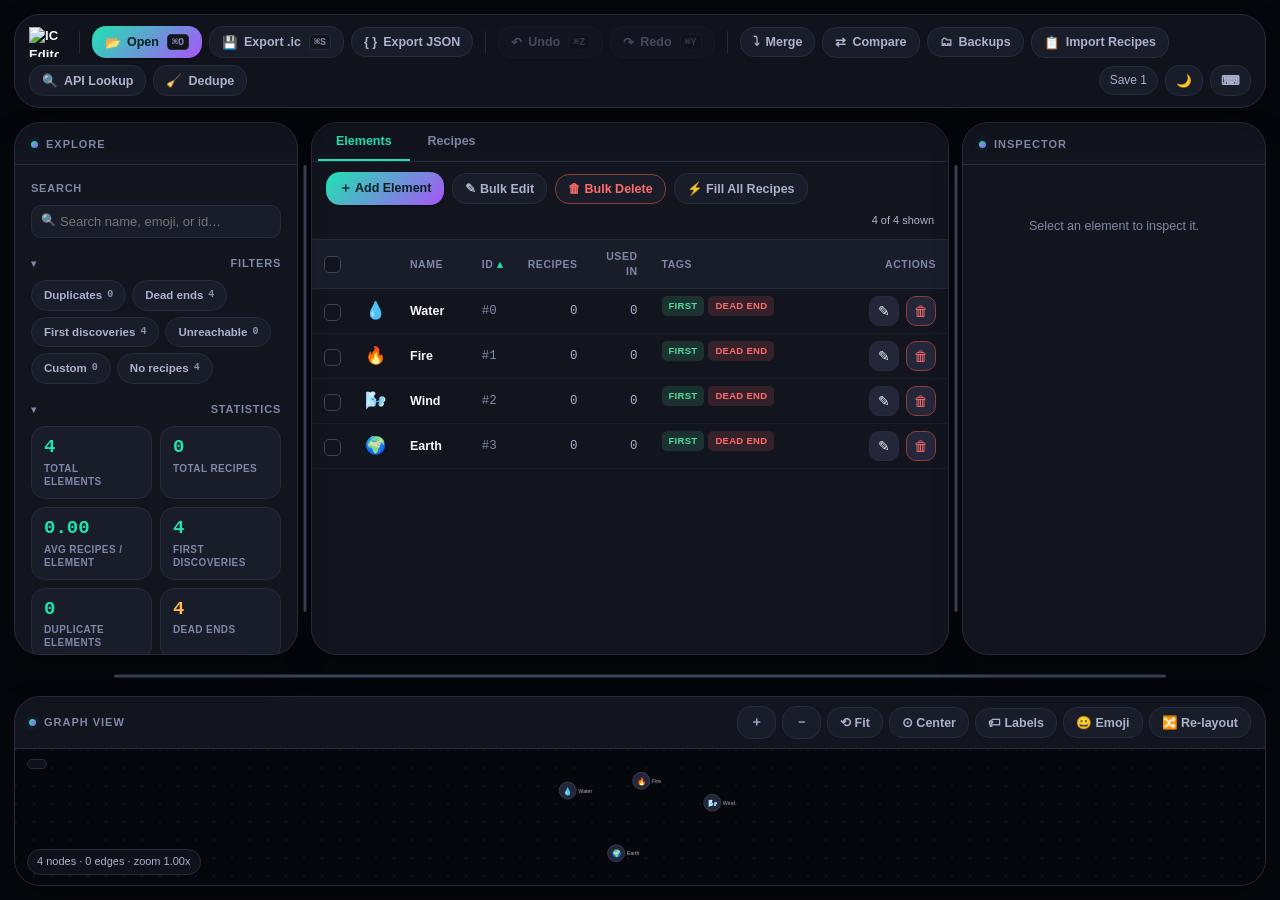
==== commit f211d8d6: "Promote test.html to index.html Also fixed the manifest link to point at manifest.webmanifest (the p" ====
--- a/index.html
+++ b/index.html
@@ -128,11 +128,15 @@
     <button class="tbtn" id="btn-undo" title="Undo">↶<span class="lbl">Undo</span><span class="kbd">⌘Z</span></button>
     <button class="tbtn" id="btn-redo" title="Redo">↷<span class="lbl">Redo</span><span class="kbd">⌘Y</span></button>
 
-    <!-- secondary tools -->
-    <div class="sep overflow-item"></div>
-    <button class="tbtn overflow-item" id="btn-merge" title="Merge another save">⤵<span class="lbl">Merge</span></button>
-    <button class="tbtn overflow-item" id="btn-compare" title="Compare with another save">⇄<span class="lbl">Compare</span></button>
-    <button class="tbtn overflow-item" id="btn-backups" title="Backups">🗂<span class="lbl">Backups</span></button>
+    <!-- secondary tools: tiered so the toolbar degrades gracefully instead of
+         dumping everything into the overflow menu at once. overflow-item-2
+         (Merge/Compare/Backups) is the core editing workflow and stays
+         visible down to a narrower width; overflow-item (the rest) is more
+         occasional/maintenance tooling and collapses earlier. -->
+    <div class="sep overflow-item-2"></div>
+    <button class="tbtn overflow-item-2" id="btn-merge" title="Merge another save">⤵<span class="lbl">Merge</span></button>
+    <button class="tbtn overflow-item-2" id="btn-compare" title="Compare with another save">⇄<span class="lbl">Compare</span></button>
+    <button class="tbtn overflow-item-2" id="btn-backups" title="Backups">🗂<span class="lbl">Backups</span></button>
     <button class="tbtn overflow-item" id="btn-import-recipes" title="Paste recipes like 'A + B = C'">📋<span class="lbl">Import Recipes</span></button>
     <button class="tbtn overflow-item" id="btn-api-lookup" title="Look up element on InfiniBrowser">🔍<span class="lbl">API Lookup</span></button>
     <button class="tbtn overflow-item" id="btn-dedupe" title="Merge elements with the exact same name, emoji, and symbols">🧹<span class="lbl">Dedupe</span></button>
@@ -153,7 +157,7 @@
         <button class="omenu-item" data-forward="btn-import-recipes">📋 Import Recipes</button>
         <button class="omenu-item" data-forward="btn-api-lookup">🔍 API Lookup</button>
         <button class="omenu-item" data-forward="btn-dedupe">🧹 Dedupe</button>
-        <button class="omenu-item" data-forward="btn-ai-help">✨ AI Help <span style="margin-left:auto;opacity:.6;font-weight:600">⌘K</span></button>
+        <button class="omenu-item" data-forward="btn-shortcuts">⌨ Shortcuts <span style="margin-left:auto;opacity:.6;font-weight:600">⌘/</span></button>
         <button class="omenu-item" data-forward="btn-about">❔ About</button>
       </div>
     </div>
@@ -163,7 +167,7 @@
     <button class="tbtn icon-only" id="btn-lowend" title="Low-end mode (disable graph)" aria-label="Toggle low-end mode" style="display:none">🐢</button>
     <button class="tbtn icon-only" id="btn-mobile-inspector" title="Inspector panel" aria-label="Open inspector panel">ℹ</button>
     <button class="tbtn icon-only" id="btn-about" title="About InfiniEdit" aria-label="About InfiniEdit" style="display:none">❔</button>
-    <button class="tbtn icon-only" id="btn-ai-help" title="AI Help (Ctrl/⌘ K)" aria-label="AI Help" style="display:none">✨</button>
+    <button class="tbtn icon-only" id="btn-shortcuts" title="Keyboard Shortcuts (Ctrl/⌘ /)" aria-label="Keyboard Shortcuts">⌨</button>
   </nav>
 
   <div id="mobile-backdrop"></div>
--- a/styles.css
+++ b/styles.css
@@ -410,20 +410,6 @@
 .modal-footer{padding:14px 20px;border-top:1px solid var(--border);display:flex;justify-content:flex-end;gap:8px}
 .modal-row{display:flex;gap:10px;align-items:flex-end}
 .modal-row>div{flex:1}
-/* ---- AI Help chat ---- */
-.ai-chat{display:flex;flex-direction:column;height:min(56vh,480px)}
-.ai-log{flex:1;overflow-y:auto;display:flex;flex-direction:column;gap:10px;padding-right:4px}
-.ai-msg{max-width:88%;padding:9px 12px;border-radius:var(--rad-md,10px);font-size:13px;line-height:1.5;white-space:pre-wrap;word-break:break-word}
-.ai-msg.user{align-self:flex-end;background:var(--bg-3);color:var(--text-0)}
-.ai-msg.bot{align-self:flex-start;background:var(--bg-2);color:var(--text-1);border:1px solid var(--border)}
-.ai-msg.err{align-self:flex-start;background:rgba(220,60,60,.12);color:#e06a6a;border:1px solid rgba(220,60,60,.3)}
-.ai-msg code{background:var(--bg-4,rgba(127,127,127,.18));padding:1px 4px;border-radius:4px;font-family:var(--mono,monospace);font-size:12px}
-.ai-msg strong{color:var(--text-0)}
-.ai-hint{font-size:11px;color:var(--text-2);margin-bottom:8px}
-.ai-form{display:flex;gap:8px;margin-top:12px}
-.ai-form textarea{flex:1;resize:none;min-height:42px;max-height:120px}
-.ai-dots::after{content:"…";animation:aidots 1s steps(4,end) infinite}
-@keyframes aidots{0%{opacity:.3}50%{opacity:1}100%{opacity:.3}}
 
 .emoji-input-row{display:flex;gap:8px}
 .emoji-input-row input{width:60px;text-align:center;font-size:18px;flex:none}
@@ -571,8 +557,10 @@
 .omenu-item.active{background:var(--accent-gradient);color:#04221d;box-shadow:0 0 0 4px var(--accent-glow),var(--shadow-sm)}
 .omenu-item.active:hover{filter:brightness(1.08)}
 
-@media (max-width:1080px){.overflow-item{display:none!important}.overflow-wrap{display:inline-flex}}
-@media (min-width:1081px){.overflow-wrap{display:none}}
+@media (max-width:1250px){.overflow-item{display:none!important}}
+@media (max-width:980px){.overflow-item-2{display:none!important}}
+@media (max-width:1250px){.overflow-wrap{display:inline-flex}}
+@media (min-width:1251px){.overflow-wrap{display:none}}
 
 /* =============================================================
    RESPONSIVE — TABLET / MOBILE PORTRAIT
@@ -647,3 +635,8 @@
 .recipe-vspacer{width:100%}
 
 body.lowend #graphpanel,body.lowend #graph-resizer{display:none!important}
+
+/* ---- Keyboard shortcuts modal ---- */
+.shortcut-list{display:flex;flex-direction:column;gap:8px}
+.shortcut-row{display:flex;align-items:center;justify-content:space-between;gap:16px}
+.shortcut-row kbd{background:var(--bg-2);border:1px solid var(--border);border-radius:6px;padding:2px 8px;font-family:inherit;font-size:.85em}
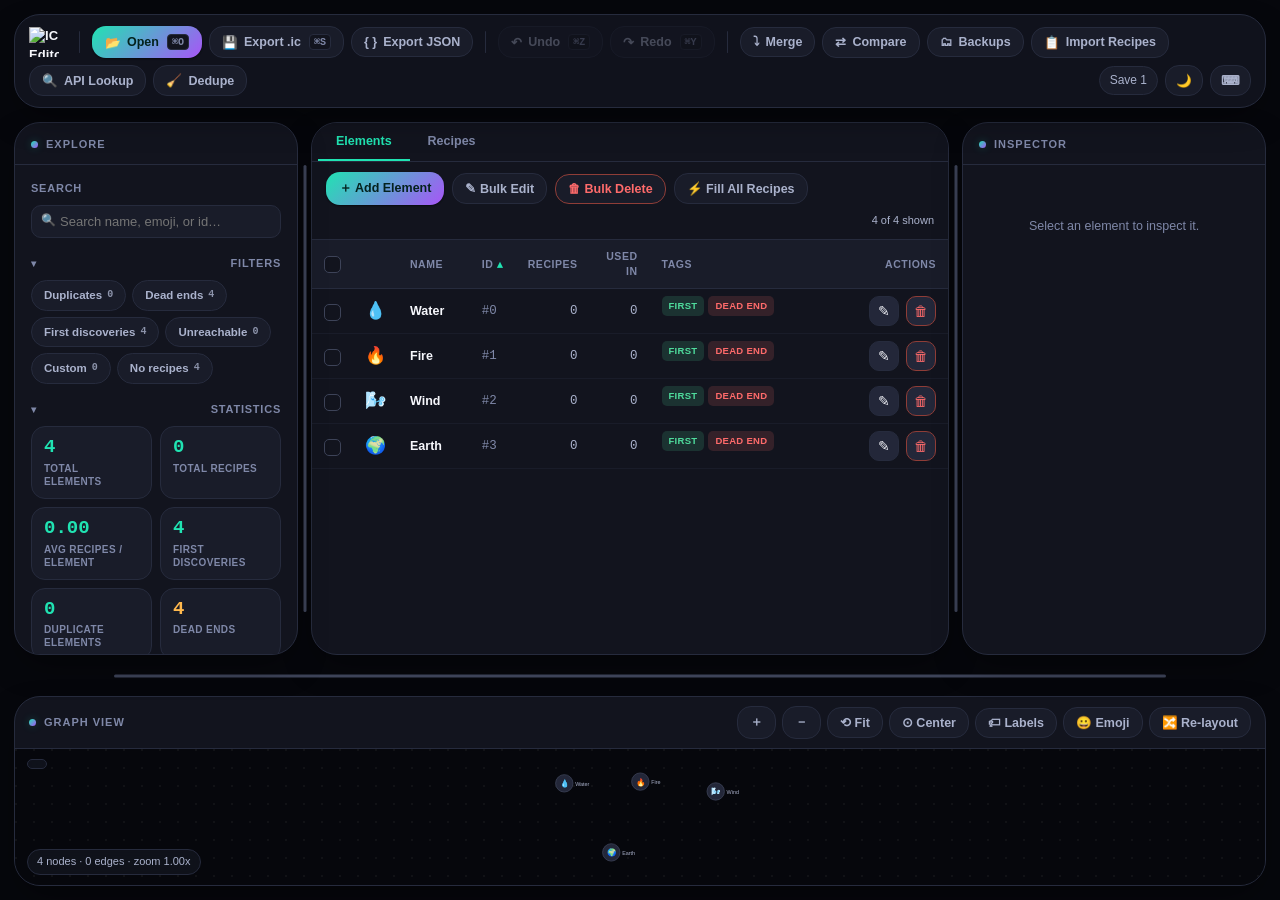
==== commit 616b4fae: "og:image: stop pointing at broken favicon.png (solid black), use android-chrome-512x512.png" ====
--- a/index.html
+++ b/index.html
@@ -1,4 +1,4 @@
-<!DOCTYPE html><html lang="en"><head><meta charset="UTF-8"><meta name="viewport" content="width=device-width,initial-scale=1"><meta http-equiv="X-UA-Compatible" content="IE=edge"><meta name="color-scheme" content="light dark"><meta name="referrer" content="strict-origin-when-cross-origin"><meta name="format-detection" content="telephone=no"><meta name="rating" content="general"><link rel="apple-touch-icon" sizes="180x180" href="/apple-touch-icon.png"><link rel="icon" type="image/png" sizes="48x48" href="/favicon-google.png"><link rel="icon" type="image/png" sizes="16x16" href="/favicon-16x16.png"><link rel="shortcut icon" href="/favicon.ico"><link rel="preload" as="image" href="icon.png" fetchpriority="high"><link rel="preconnect" href="https://infinibrowser-ws-test.vercel.app"><link rel="dns-prefetch" href="https://infinibrowser-ws-test.vercel.app"><link rel="preconnect" href="https://cors.qikseek.qzz.io"><link rel="dns-prefetch" href="https://cors.qikseek.qzz.io"><title>InfiniEdit</title><meta name="description" content="Fast, browser-based Infinite Craft save editor. Edit elements and recipes, analyze saves, visualize dependencies, and look up recipes live."><meta name="keywords" content="Infinite Craft, Infinite Craft save editor, .ic editor, Infinite Craft editor, Infinite Craft tools, save file editor, element editor, recipe editor, InfiniEdit"><meta name="author" content="InfiniEdit"><meta name="application-name" content="InfiniEdit"><meta name="robots" content="index, follow, max-image-preview:large, max-snippet:-1, max-video-preview:-1"><meta name="googlebot" content="index, follow"><link rel="canonical" href="https://infiniedit.qzz.io"><link rel="alternate" hreflang="en" href="https://infiniedit.qzz.io"><link rel="alternate" hreflang="x-default" href="https://infiniedit.qzz.io"><link rel="sitemap" type="application/xml" href="/sitemap.xml"><meta property="og:type" content="website"><meta property="og:url" content="https://infiniedit.qzz.io"><meta property="og:title" content="InfiniEdit"><meta property="og:description" content="Edit, analyze, and visualize Infinite Craft save files directly in your browser, with live recipe lookups. No uploads, no accounts."><meta property="og:image" content="https://infiniedit.qzz.io/favicon.png"><meta property="og:image:alt" content="InfiniEdit logo"><meta property="og:image:type" content="image/png"><meta property="og:site_name" content="InfiniEdit"><meta property="og:locale" content="en_US"><meta name="twitter:card" content="summary_large_image"><meta name="twitter:title" content="InfiniEdit"><meta name="twitter:description" content="A fast, private Infinite Craft save editor for .ic files. Edit elements, recipes, analyze saves, look up recipes live, and visualize your discoveries."><meta name="twitter:image" content="https://infiniedit.qzz.io/icon.png"><meta name="twitter:image:alt" content="InfiniEdit logo"><meta name="theme-color" content="#0e9787" media="(prefers-color-scheme: light)"><meta name="theme-color" content="#8A2BE2" media="(prefers-color-scheme: dark)"><meta name="mobile-web-app-capable" content="yes"><meta name="apple-mobile-web-app-capable" content="yes"><meta name="apple-mobile-web-app-status-bar-style" content="black-translucent"><meta name="apple-mobile-web-app-title" content="InfiniEdit"><link rel="manifest" href="manifest.webmanifest"><script type="application/ld+json">{
+<!DOCTYPE html><html lang="en"><head><meta charset="UTF-8"><meta name="viewport" content="width=device-width,initial-scale=1"><meta http-equiv="X-UA-Compatible" content="IE=edge"><meta name="color-scheme" content="light dark"><meta name="referrer" content="strict-origin-when-cross-origin"><meta name="format-detection" content="telephone=no"><meta name="rating" content="general"><link rel="apple-touch-icon" sizes="180x180" href="/apple-touch-icon.png"><link rel="icon" type="image/png" sizes="48x48" href="/favicon-google.png"><link rel="icon" type="image/png" sizes="16x16" href="/favicon-16x16.png"><link rel="shortcut icon" href="/favicon.ico"><link rel="preload" as="image" href="icon.png" fetchpriority="high"><link rel="preconnect" href="https://infinibrowser-ws-test.vercel.app"><link rel="dns-prefetch" href="https://infinibrowser-ws-test.vercel.app"><link rel="preconnect" href="https://cors.qikseek.qzz.io"><link rel="dns-prefetch" href="https://cors.qikseek.qzz.io"><title>InfiniEdit</title><meta name="description" content="Fast, browser-based Infinite Craft save editor. Edit elements and recipes, analyze saves, visualize dependencies, and look up recipes live."><meta name="keywords" content="Infinite Craft, Infinite Craft save editor, .ic editor, Infinite Craft editor, Infinite Craft tools, save file editor, element editor, recipe editor, InfiniEdit"><meta name="author" content="InfiniEdit"><meta name="application-name" content="InfiniEdit"><meta name="robots" content="index, follow, max-image-preview:large, max-snippet:-1, max-video-preview:-1"><meta name="googlebot" content="index, follow"><link rel="canonical" href="https://infiniedit.qzz.io"><link rel="alternate" hreflang="en" href="https://infiniedit.qzz.io"><link rel="alternate" hreflang="x-default" href="https://infiniedit.qzz.io"><link rel="sitemap" type="application/xml" href="/sitemap.xml"><meta property="og:type" content="website"><meta property="og:url" content="https://infiniedit.qzz.io"><meta property="og:title" content="InfiniEdit"><meta property="og:description" content="Edit, analyze, and visualize Infinite Craft save files directly in your browser, with live recipe lookups. No uploads, no accounts."><meta property="og:image" content="https://infiniedit.qzz.io/android-chrome-512x512.png"><meta property="og:image:alt" content="InfiniEdit logo"><meta property="og:image:type" content="image/png"><meta property="og:site_name" content="InfiniEdit"><meta property="og:locale" content="en_US"><meta name="twitter:card" content="summary_large_image"><meta name="twitter:title" content="InfiniEdit"><meta name="twitter:description" content="A fast, private Infinite Craft save editor for .ic files. Edit elements, recipes, analyze saves, look up recipes live, and visualize your discoveries."><meta name="twitter:image" content="https://infiniedit.qzz.io/icon.png"><meta name="twitter:image:alt" content="InfiniEdit logo"><meta name="theme-color" content="#0e9787" media="(prefers-color-scheme: light)"><meta name="theme-color" content="#8A2BE2" media="(prefers-color-scheme: dark)"><meta name="mobile-web-app-capable" content="yes"><meta name="apple-mobile-web-app-capable" content="yes"><meta name="apple-mobile-web-app-status-bar-style" content="black-translucent"><meta name="apple-mobile-web-app-title" content="InfiniEdit"><link rel="manifest" href="manifest.webmanifest"><script type="application/ld+json">{
   "@context": "https://schema.org",
   "@type": "WebApplication",
   "@id": "https://infiniedit.qzz.io/#app",
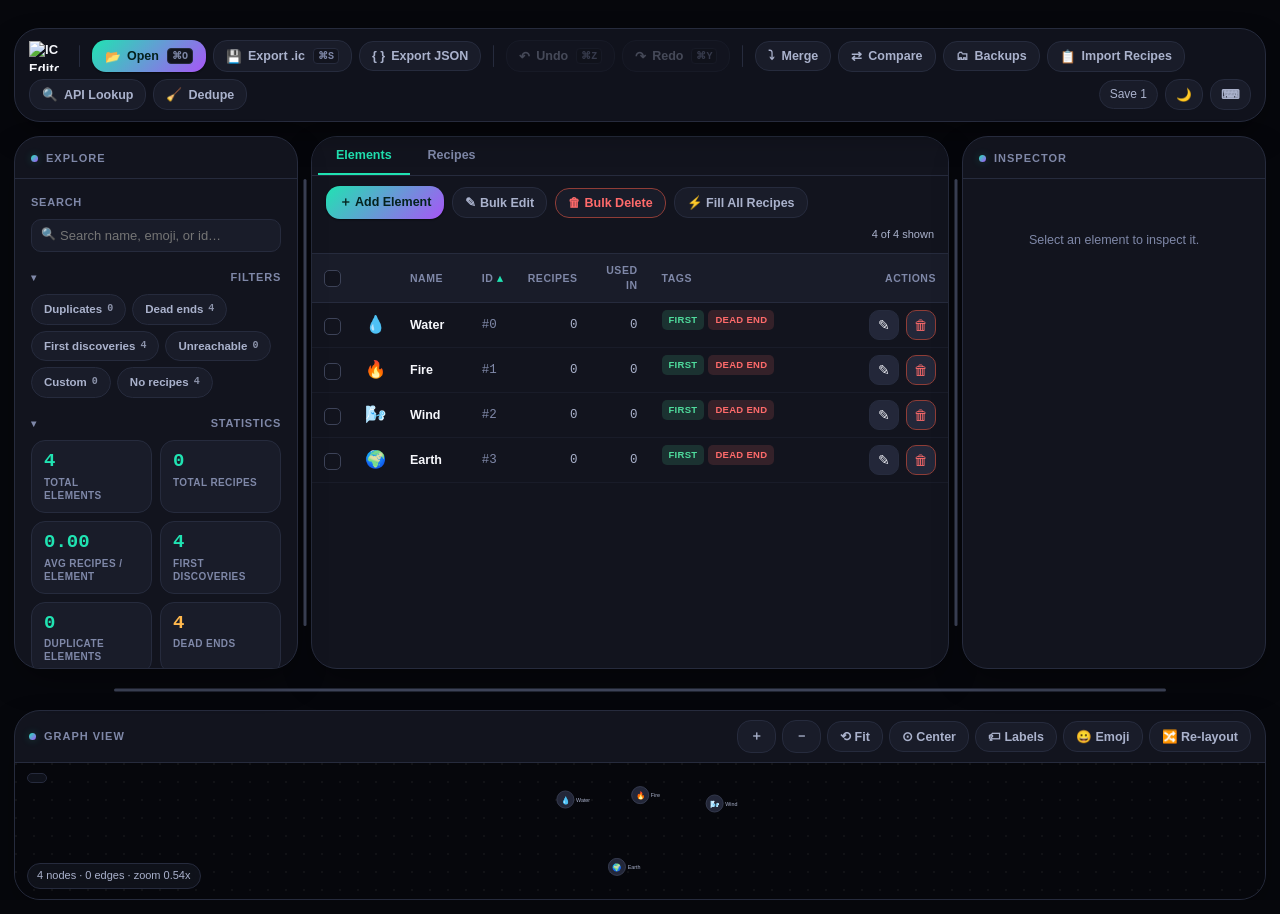
==== commit b416b069: "fix: claim full display area via viewport-fit=cover" ====
--- a/index.html
+++ b/index.html
@@ -1,4 +1,4 @@
-<!DOCTYPE html><html lang="en"><head><meta charset="UTF-8"><meta name="viewport" content="width=device-width,initial-scale=1"><meta http-equiv="X-UA-Compatible" content="IE=edge"><meta name="color-scheme" content="light dark"><meta name="referrer" content="strict-origin-when-cross-origin"><meta name="format-detection" content="telephone=no"><meta name="rating" content="general"><link rel="apple-touch-icon" sizes="180x180" href="/apple-touch-icon.png"><link rel="icon" type="image/png" sizes="48x48" href="/favicon-google.png"><link rel="icon" type="image/png" sizes="16x16" href="/favicon-16x16.png"><link rel="shortcut icon" href="/favicon.ico"><link rel="preload" as="image" href="icon.png" fetchpriority="high"><link rel="preconnect" href="https://infinibrowser-ws-test.vercel.app"><link rel="dns-prefetch" href="https://infinibrowser-ws-test.vercel.app"><link rel="preconnect" href="https://cors.qikseek.qzz.io"><link rel="dns-prefetch" href="https://cors.qikseek.qzz.io"><title>InfiniEdit</title><meta name="description" content="Fast, browser-based Infinite Craft save editor. Edit elements and recipes, analyze saves, visualize dependencies, and look up recipes live."><meta name="keywords" content="Infinite Craft, Infinite Craft save editor, .ic editor, Infinite Craft editor, Infinite Craft tools, save file editor, element editor, recipe editor, InfiniEdit"><meta name="author" content="InfiniEdit"><meta name="application-name" content="InfiniEdit"><meta name="robots" content="index, follow, max-image-preview:large, max-snippet:-1, max-video-preview:-1"><meta name="googlebot" content="index, follow"><link rel="canonical" href="https://infiniedit.qzz.io"><link rel="alternate" hreflang="en" href="https://infiniedit.qzz.io"><link rel="alternate" hreflang="x-default" href="https://infiniedit.qzz.io"><link rel="sitemap" type="application/xml" href="/sitemap.xml"><meta property="og:type" content="website"><meta property="og:url" content="https://infiniedit.qzz.io"><meta property="og:title" content="InfiniEdit"><meta property="og:description" content="Edit, analyze, and visualize Infinite Craft save files directly in your browser, with live recipe lookups. No uploads, no accounts."><meta property="og:image" content="https://infiniedit.qzz.io/android-chrome-512x512.png"><meta property="og:image:alt" content="InfiniEdit logo"><meta property="og:image:type" content="image/png"><meta property="og:site_name" content="InfiniEdit"><meta property="og:locale" content="en_US"><meta name="twitter:card" content="summary_large_image"><meta name="twitter:title" content="InfiniEdit"><meta name="twitter:description" content="A fast, private Infinite Craft save editor for .ic files. Edit elements, recipes, analyze saves, look up recipes live, and visualize your discoveries."><meta name="twitter:image" content="https://infiniedit.qzz.io/icon.png"><meta name="twitter:image:alt" content="InfiniEdit logo"><meta name="theme-color" content="#0e9787" media="(prefers-color-scheme: light)"><meta name="theme-color" content="#8A2BE2" media="(prefers-color-scheme: dark)"><meta name="mobile-web-app-capable" content="yes"><meta name="apple-mobile-web-app-capable" content="yes"><meta name="apple-mobile-web-app-status-bar-style" content="black-translucent"><meta name="apple-mobile-web-app-title" content="InfiniEdit"><link rel="manifest" href="manifest.webmanifest"><script type="application/ld+json">{
+<!DOCTYPE html><html lang="en"><head><meta charset="UTF-8"><meta name="viewport" content="width=device-width,initial-scale=1,viewport-fit=cover"><meta http-equiv="X-UA-Compatible" content="IE=edge"><meta name="color-scheme" content="light dark"><meta name="referrer" content="strict-origin-when-cross-origin"><meta name="format-detection" content="telephone=no"><meta name="rating" content="general"><link rel="apple-touch-icon" sizes="180x180" href="/apple-touch-icon.png"><link rel="icon" type="image/png" sizes="48x48" href="/favicon-google.png"><link rel="icon" type="image/png" sizes="16x16" href="/favicon-16x16.png"><link rel="shortcut icon" href="/favicon.ico"><link rel="preload" as="image" href="icon.png" fetchpriority="high"><link rel="preconnect" href="https://infinibrowser-ws-test.vercel.app"><link rel="dns-prefetch" href="https://infinibrowser-ws-test.vercel.app"><link rel="preconnect" href="https://cors.qikseek.qzz.io"><link rel="dns-prefetch" href="https://cors.qikseek.qzz.io"><title>InfiniEdit</title><meta name="description" content="Fast, browser-based Infinite Craft save editor. Edit elements and recipes, analyze saves, visualize dependencies, and look up recipes live."><meta name="keywords" content="Infinite Craft, Infinite Craft save editor, .ic editor, Infinite Craft editor, Infinite Craft tools, save file editor, element editor, recipe editor, InfiniEdit"><meta name="author" content="InfiniEdit"><meta name="application-name" content="InfiniEdit"><meta name="robots" content="index, follow, max-image-preview:large, max-snippet:-1, max-video-preview:-1"><meta name="googlebot" content="index, follow"><link rel="canonical" href="https://infiniedit.qzz.io"><link rel="alternate" hreflang="en" href="https://infiniedit.qzz.io"><link rel="alternate" hreflang="x-default" href="https://infiniedit.qzz.io"><link rel="sitemap" type="application/xml" href="/sitemap.xml"><meta property="og:type" content="website"><meta property="og:url" content="https://infiniedit.qzz.io"><meta property="og:title" content="InfiniEdit"><meta property="og:description" content="Edit, analyze, and visualize Infinite Craft save files directly in your browser, with live recipe lookups. No uploads, no accounts."><meta property="og:image" content="https://infiniedit.qzz.io/android-chrome-512x512.png"><meta property="og:image:alt" content="InfiniEdit logo"><meta property="og:image:type" content="image/png"><meta property="og:site_name" content="InfiniEdit"><meta property="og:locale" content="en_US"><meta name="twitter:card" content="summary_large_image"><meta name="twitter:title" content="InfiniEdit"><meta name="twitter:description" content="A fast, private Infinite Craft save editor for .ic files. Edit elements, recipes, analyze saves, look up recipes live, and visualize your discoveries."><meta name="twitter:image" content="https://infiniedit.qzz.io/icon.png"><meta name="twitter:image:alt" content="InfiniEdit logo"><meta name="theme-color" content="#0e9787" media="(prefers-color-scheme: light)"><meta name="theme-color" content="#8A2BE2" media="(prefers-color-scheme: dark)"><meta name="mobile-web-app-capable" content="yes"><meta name="apple-mobile-web-app-capable" content="yes"><meta name="apple-mobile-web-app-status-bar-style" content="black-translucent"><meta name="apple-mobile-web-app-title" content="InfiniEdit"><link rel="manifest" href="manifest.webmanifest"><script type="application/ld+json">{
   "@context": "https://schema.org",
   "@type": "WebApplication",
   "@id": "https://infiniedit.qzz.io/#app",
--- a/styles.css
+++ b/styles.css
@@ -56,7 +56,8 @@
    RESET / BASE
    ============================================================= */
 *{box-sizing:border-box;-webkit-tap-highlight-color:transparent}
-body,html{height:100%;margin:0;overscroll-behavior:none}
+body,html{height:100%;margin:0;overflow:hidden;overscroll-behavior:none;background:var(--bg-0)}
+body{position:fixed;inset:0;width:100%}
 body{
   background:var(--bg-0);color:var(--text-0);font-family:var(--sans);
   font-size:13.5px;line-height:1.45;overflow:hidden;-webkit-font-smoothing:antialiased;
@@ -71,11 +72,13 @@
 ::-webkit-scrollbar-track{background:0 0}
 ::-webkit-scrollbar-thumb{background:var(--bg-4);border-radius:var(--rad-full)}
 ::-webkit-scrollbar-thumb:hover{background:var(--border-light)}
+*{scrollbar-width:thin;scrollbar-color:var(--bg-4) transparent}
 
 /* =============================================================
    APP SHELL
    ============================================================= */
-#app{display:flex;flex-direction:column;height:100vh;opacity:0;transition:opacity .18s ease}
+#app{display:flex;flex-direction:column;height:100vh;height:100dvh;opacity:0;transform:translateY(14px);transition:opacity .6s var(--ease),transform .6s var(--ease)}
+#app.loaded{opacity:1;transform:none}
 
 /* --- skip link (accessibility) --- */
 .skip-link{
@@ -145,7 +148,7 @@
 }
 .panel-header h2{font-size:11px;text-transform:uppercase;letter-spacing:.09em;color:var(--text-2);margin:0;font-weight:800;display:flex;align-items:center;gap:8px}
 .panel-header h2::before{content:'';width:7px;height:7px;border-radius:50%;background:var(--accent-gradient);flex-shrink:0;box-shadow:0 0 8px var(--accent-glow)}
-.panel-body{flex:1;overflow-y:auto;padding:16px;contain:paint}
+.panel-body{flex:1;overflow-y:auto;padding:16px;contain:paint;overscroll-behavior:contain}
 #sidebar-left{width:284px;flex-shrink:0}
 #sidebar-right{width:304px;flex-shrink:0}
 #center{flex:1;min-width:200px;display:flex;flex-direction:column}
@@ -242,7 +245,7 @@
 #center-toolbar .grow{flex:1;min-width:140px}
 #center-content{flex:1;overflow:hidden;display:flex;flex-direction:column;min-height:0;contain:paint}
 
-.table-wrap{flex:1;overflow:auto}
+.table-wrap{flex:1;overflow:auto;overscroll-behavior:contain}
 table.elem-table{width:100%;border-collapse:collapse;font-size:12.5px}
 table.elem-table thead th{
   position:sticky;top:0;background:var(--bg-2);text-align:left;padding:9px 12px;color:var(--text-2);
@@ -341,7 +344,7 @@
 /* =============================================================
    RECIPES LIST
    ============================================================= */
-.recipe-table-wrap{flex:1;overflow:auto}
+.recipe-table-wrap{flex:1;overflow:auto;overscroll-behavior:contain}
 .recipe-row{display:grid;grid-template-columns:50px 1fr 28px 1fr 70px;gap:8px;align-items:center;padding:6px 12px;border-bottom:1px solid var(--bg-2);font-size:12.5px;transition:background .12s var(--ease)}
 .recipe-row:hover{background:var(--bg-2)}
 .recipe-row .ing{display:flex;align-items:center;gap:6px;color:var(--text-0);overflow:hidden}
@@ -444,9 +447,10 @@
 /* =============================================================
    DROPZONE
    ============================================================= */
-#dropzone-overlay{position:fixed;inset:0;background:rgba(45,220,194,.08);border:3px dashed var(--accent);z-index:5000;display:none;align-items:center;justify-content:center}
-#dropzone-overlay.active{display:flex}
-#dropzone-overlay .msg{background:var(--bg-1);padding:26px 40px;border-radius:var(--rad-lg);font-size:16px;color:var(--accent);border:1px solid var(--accent);font-weight:800;box-shadow:var(--shadow-lg)}
+#dropzone-overlay{position:fixed;inset:0;background:rgba(45,220,194,.08);border:3px dashed var(--accent);z-index:5000;display:flex;align-items:center;justify-content:center;opacity:0;pointer-events:none;transition:opacity .16s var(--ease)}
+#dropzone-overlay.active{opacity:1;pointer-events:auto}
+#dropzone-overlay .msg{background:var(--bg-1);padding:26px 40px;border-radius:var(--rad-lg);font-size:16px;color:var(--accent);border:1px solid var(--accent);font-weight:800;box-shadow:var(--shadow-lg);transform:scale(.94);transition:transform .16s var(--ease-spring)}
+#dropzone-overlay.active .msg{transform:scale(1)}
 
 .btn-text{background:0 0;border:none;color:var(--accent);cursor:pointer;font-size:12px;text-decoration:underline;padding:0;font-weight:600}
 .btn-text:hover{color:var(--text-0)}
@@ -622,9 +626,9 @@
 /* z-index / stacking (mobile drawers over toolbar) */
 #mainsplit{contain:none!important}
 #mobile-backdrop{z-index:35!important}
-#sidebar-left,#sidebar-right{z-index:60!important}
-#toolbar{position:relative;z-index:70!important}
-#btn-mobile-menu{position:relative;z-index:61}
+#sidebar-left,#sidebar-right{z-index:70!important}
+#toolbar{position:relative;z-index:60!important}
+#btn-mobile-menu{position:relative;z-index:71}
 
 /* row heights kept exact — must match virtualizeRows(..., 36, ...) in JS */
 table.elem-table tbody tr:not(.vspacer){height:36px}
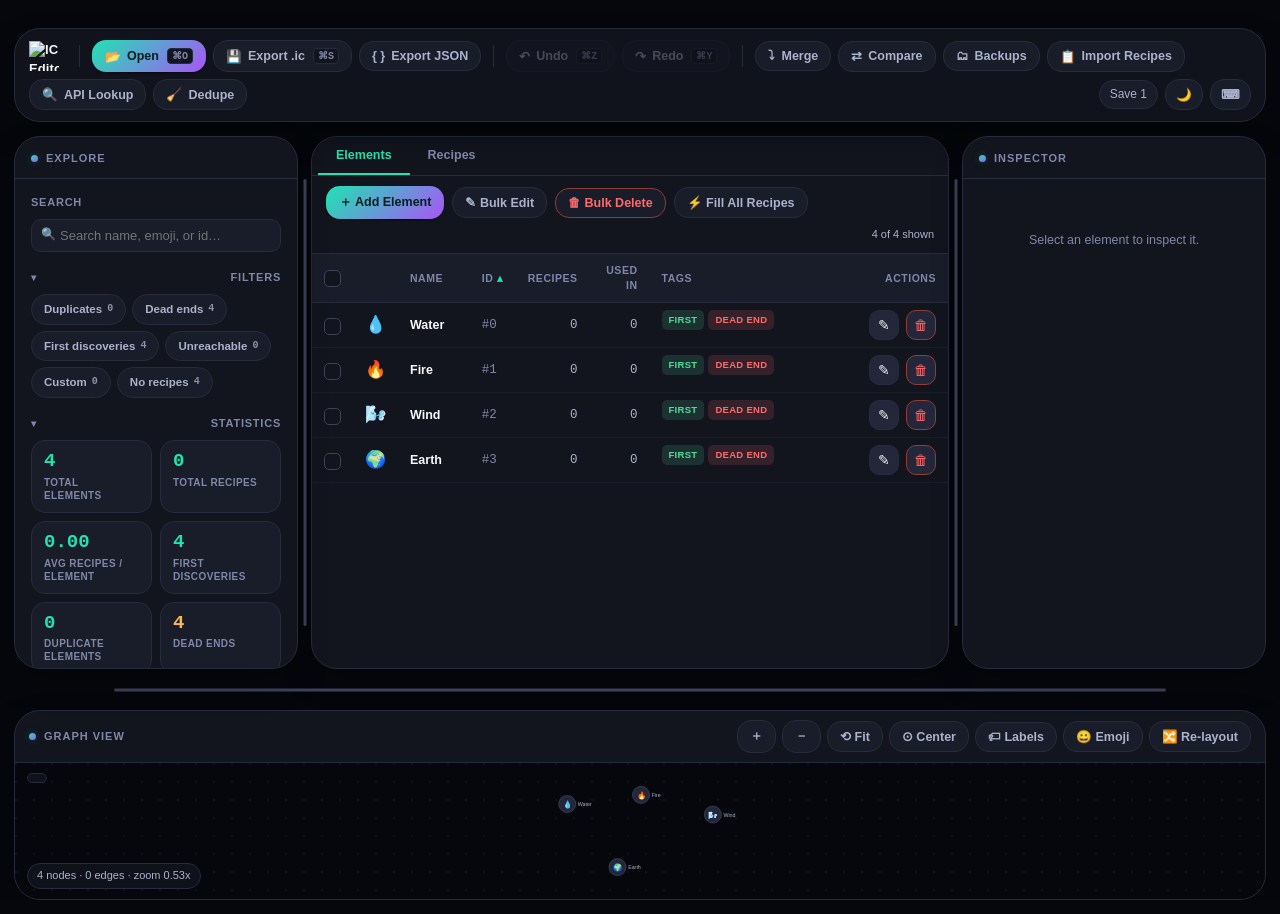
==== commit 5a6bd8f3: "Add error handling script to index.html" ====
--- a/index.html
+++ b/index.html
@@ -245,4 +245,5 @@
   <div class="toast-stack" id="toast-stack"></div>
   <div id="modal-root"></div>
 </div>
+<script>window.onerror=function(m,f,l){document.title='⚠️ '+m;var d=document.createElement('div');d.style.cssText='position:fixed;top:0;left:0;right:0;background:#c00;color:#fff;padding:8px;font:12px monospace;z-index:99999;white-space:pre-wrap';d.textContent='JS Error: '+m+' ('+f+':'+l+')';document.body.appendChild(d);};</script>
 <script src="script.js"></script><script>window.si=window.si||function(){(window.siq=window.siq||[]).push(arguments);};</script><script defer src="/_vercel/speed-insights/script.js"></script></body></html>
--- a/styles.css
+++ b/styles.css
@@ -77,7 +77,7 @@
 /* =============================================================
    APP SHELL
    ============================================================= */
-#app{display:flex;flex-direction:column;height:100vh;height:100dvh;opacity:0;transform:translateY(14px);transition:opacity .6s var(--ease),transform .6s var(--ease)}
+#app{display:flex;flex-direction:column;height:100vh;height:100dvh;padding-top:env(safe-area-inset-top);opacity:0;transform:translateY(14px);transition:opacity .6s var(--ease),transform .6s var(--ease)}
 #app.loaded{opacity:1;transform:none}
 
 /* --- skip link (accessibility) --- */
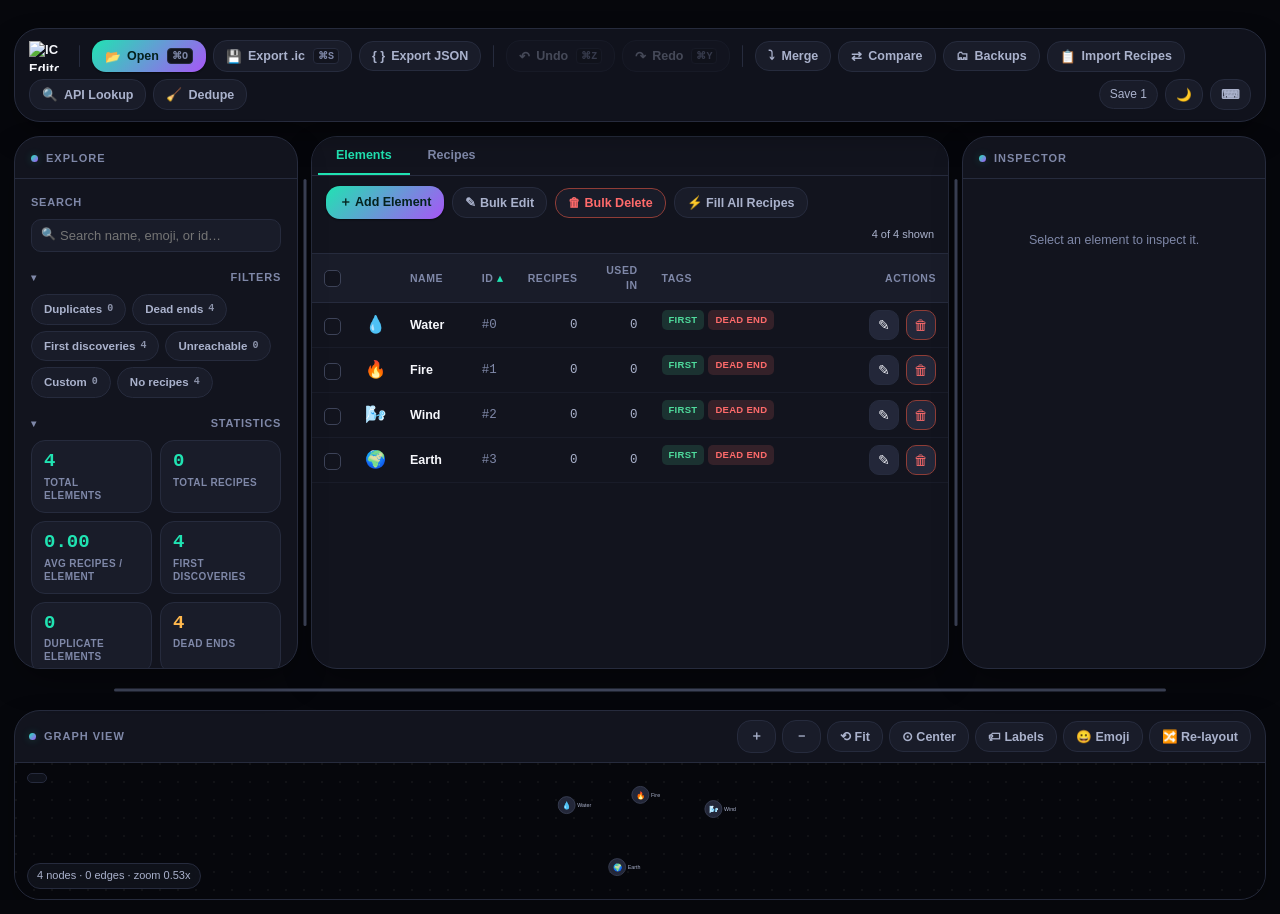
==== commit 0e33df57: "Fix HTML encoding issues in index.html" ====
--- a/index.html
+++ b/index.html
@@ -1,4 +1,4 @@
-<!DOCTYPE html><html lang="en"><head><meta charset="UTF-8"><meta name="viewport" content="width=device-width,initial-scale=1,viewport-fit=cover"><meta http-equiv="X-UA-Compatible" content="IE=edge"><meta name="color-scheme" content="light dark"><meta name="referrer" content="strict-origin-when-cross-origin"><meta name="format-detection" content="telephone=no"><meta name="rating" content="general"><link rel="apple-touch-icon" sizes="180x180" href="/apple-touch-icon.png"><link rel="icon" type="image/png" sizes="48x48" href="/favicon-google.png"><link rel="icon" type="image/png" sizes="16x16" href="/favicon-16x16.png"><link rel="shortcut icon" href="/favicon.ico"><link rel="preload" as="image" href="icon.png" fetchpriority="high"><link rel="preconnect" href="https://infinibrowser-ws-test.vercel.app"><link rel="dns-prefetch" href="https://infinibrowser-ws-test.vercel.app"><link rel="preconnect" href="https://cors.qikseek.qzz.io"><link rel="dns-prefetch" href="https://cors.qikseek.qzz.io"><title>InfiniEdit</title><meta name="description" content="Fast, browser-based Infinite Craft save editor. Edit elements and recipes, analyze saves, visualize dependencies, and look up recipes live."><meta name="keywords" content="Infinite Craft, Infinite Craft save editor, .ic editor, Infinite Craft editor, Infinite Craft tools, save file editor, element editor, recipe editor, InfiniEdit"><meta name="author" content="InfiniEdit"><meta name="application-name" content="InfiniEdit"><meta name="robots" content="index, follow, max-image-preview:large, max-snippet:-1, max-video-preview:-1"><meta name="googlebot" content="index, follow"><link rel="canonical" href="https://infiniedit.qzz.io"><link rel="alternate" hreflang="en" href="https://infiniedit.qzz.io"><link rel="alternate" hreflang="x-default" href="https://infiniedit.qzz.io"><link rel="sitemap" type="application/xml" href="/sitemap.xml"><meta property="og:type" content="website"><meta property="og:url" content="https://infiniedit.qzz.io"><meta property="og:title" content="InfiniEdit"><meta property="og:description" content="Edit, analyze, and visualize Infinite Craft save files directly in your browser, with live recipe lookups. No uploads, no accounts."><meta property="og:image" content="https://infiniedit.qzz.io/android-chrome-512x512.png"><meta property="og:image:alt" content="InfiniEdit logo"><meta property="og:image:type" content="image/png"><meta property="og:site_name" content="InfiniEdit"><meta property="og:locale" content="en_US"><meta name="twitter:card" content="summary_large_image"><meta name="twitter:title" content="InfiniEdit"><meta name="twitter:description" content="A fast, private Infinite Craft save editor for .ic files. Edit elements, recipes, analyze saves, look up recipes live, and visualize your discoveries."><meta name="twitter:image" content="https://infiniedit.qzz.io/icon.png"><meta name="twitter:image:alt" content="InfiniEdit logo"><meta name="theme-color" content="#0e9787" media="(prefers-color-scheme: light)"><meta name="theme-color" content="#8A2BE2" media="(prefers-color-scheme: dark)"><meta name="mobile-web-app-capable" content="yes"><meta name="apple-mobile-web-app-capable" content="yes"><meta name="apple-mobile-web-app-status-bar-style" content="black-translucent"><meta name="apple-mobile-web-app-title" content="InfiniEdit"><link rel="manifest" href="manifest.webmanifest"><script type="application/ld+json">{
+<!DOCTYPE html><html lang="en"><head><meta charset="UTF-8"><meta name="viewport" content="width=device-width,initial-scale=1,viewport-fit=cover"><meta http-equiv="X-UA-Compatible" content="IE=edge"><meta name="color-scheme" content="light dark"><meta name="referrer" content="strict-origin-when-cross-origin"><meta name="format-detection" content="telephone=no"><meta name="rating" content="general"><link rel="apple-touch-icon" sizes="180x180" href="/apple-touch-icon.png"><link rel="icon" type="image/png" sizes="48x48" href="/favicon-google.png"><link rel="icon" type="image/png" sizes="16x16" href="/favicon-16x16.png"><link rel="shortcut icon" href="/favicon.ico"><link rel="preload" as="image" href="icon.png" fetchpriority="high"><link rel="preconnect" href="https://infinibrowser-ws-test.vercel.app"><link rel="dns-prefetch" href="https://infinibrowser-ws-test.vercel.app"><link rel="preconnect" href="https://cors.infiniedit.qzz.io"><link rel="dns-prefetch" href="https://cors.qikseek.qzz.io"><title>InfiniEdit</title><meta name="description" content="Fast, browser-based Infinite Craft save editor. Edit elements and recipes, analyze saves, visualize dependencies, and look up recipes live."><meta name="keywords" content="Infinite Craft, Infinite Craft save editor, .ic editor, Infinite Craft editor, Infinite Craft tools, save file editor, element editor, recipe editor, InfiniEdit"><meta name="author" content="InfiniEdit"><meta name="application-name" content="InfiniEdit"><meta name="robots" content="index, follow, max-image-preview:large, max-snippet:-1, max-video-preview:-1"><meta name="googlebot" content="index, follow"><link rel="canonical" href="https://infiniedit.qzz.io"><link rel="alternate" hreflang="en" href="https://infiniedit.qzz.io"><link rel="alternate" hreflang="x-default" href="https://infiniedit.qzz.io"><link rel="sitemap" type="application/xml" href="/sitemap.xml"><meta property="og:type" content="website"><meta property="og:url" content="https://infiniedit.qzz.io"><meta property="og:title" content="InfiniEdit"><meta property="og:description" content="Edit, analyze, and visualize Infinite Craft save files directly in your browser, with live recipe lookups. No uploads, no accounts."><meta property="og:image" content="https://infiniedit.qzz.io/android-chrome-512x512.png"><meta property="og:image:alt" content="InfiniEdit logo"><meta property="og:image:type" content="image/png"><meta property="og:site_name" content="InfiniEdit"><meta property="og:locale" content="en_US"><meta name="twitter:card" content="summary_large_image"><meta name="twitter:title" content="InfiniEdit"><meta name="twitter:description" content="A fast, private Infinite Craft save editor for .ic files. Edit elements, recipes, analyze saves, look up recipes live, and visualize your discoveries."><meta name="twitter:image" content="https://infiniedit.qzz.io/icon.png"><meta name="twitter:image:alt" content="InfiniEdit logo"><meta name="theme-color" content="#0e9787" media="(prefers-color-scheme: light)"><meta name="theme-color" content="#8A2BE2" media="(prefers-color-scheme: dark)"><meta name="mobile-web-app-capable" content="yes"><meta name="apple-mobile-web-app-capable" content="yes"><meta name="apple-mobile-web-app-status-bar-style" content="black-translucent"><meta name="apple-mobile-web-app-title" content="InfiniEdit"><link rel="manifest" href="manifest.webmanifest"><script type="application/ld+json">{
   "@context": "https://schema.org",
   "@type": "WebApplication",
   "@id": "https://infiniedit.qzz.io/#app",
